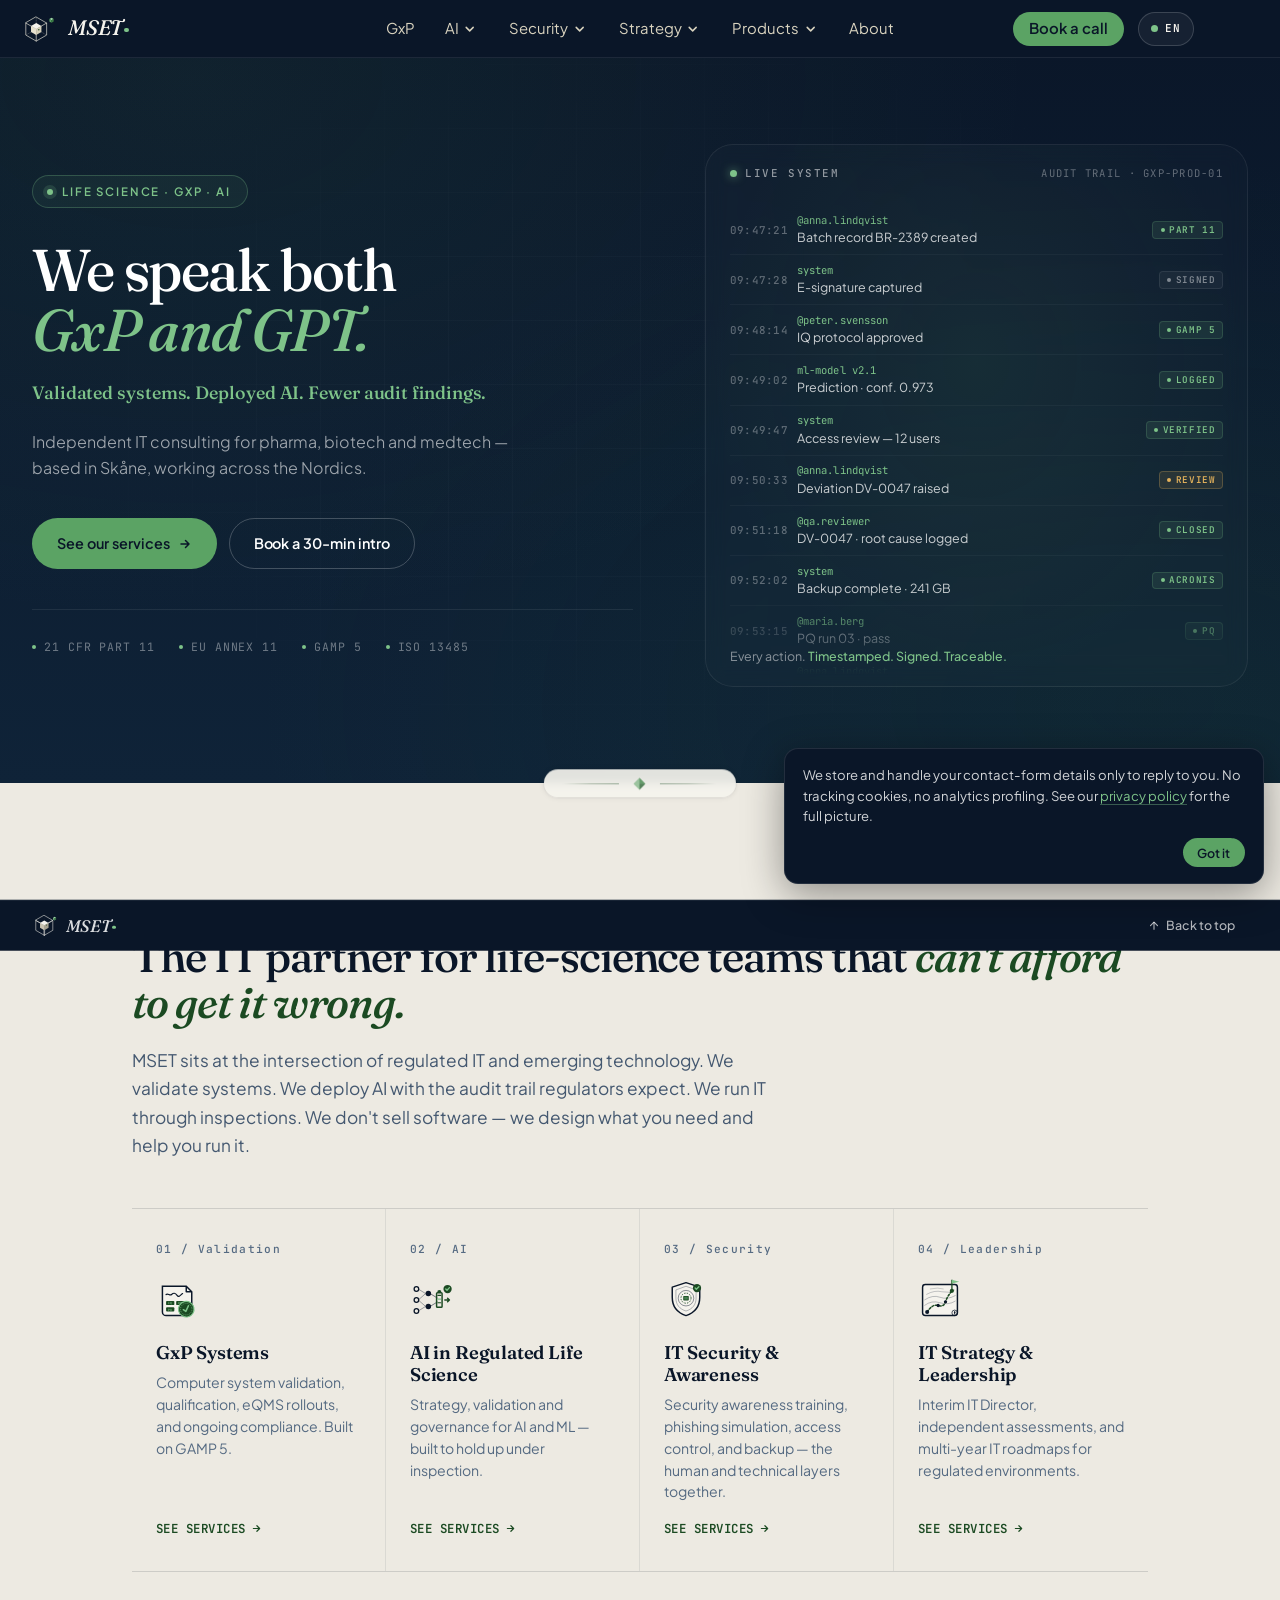
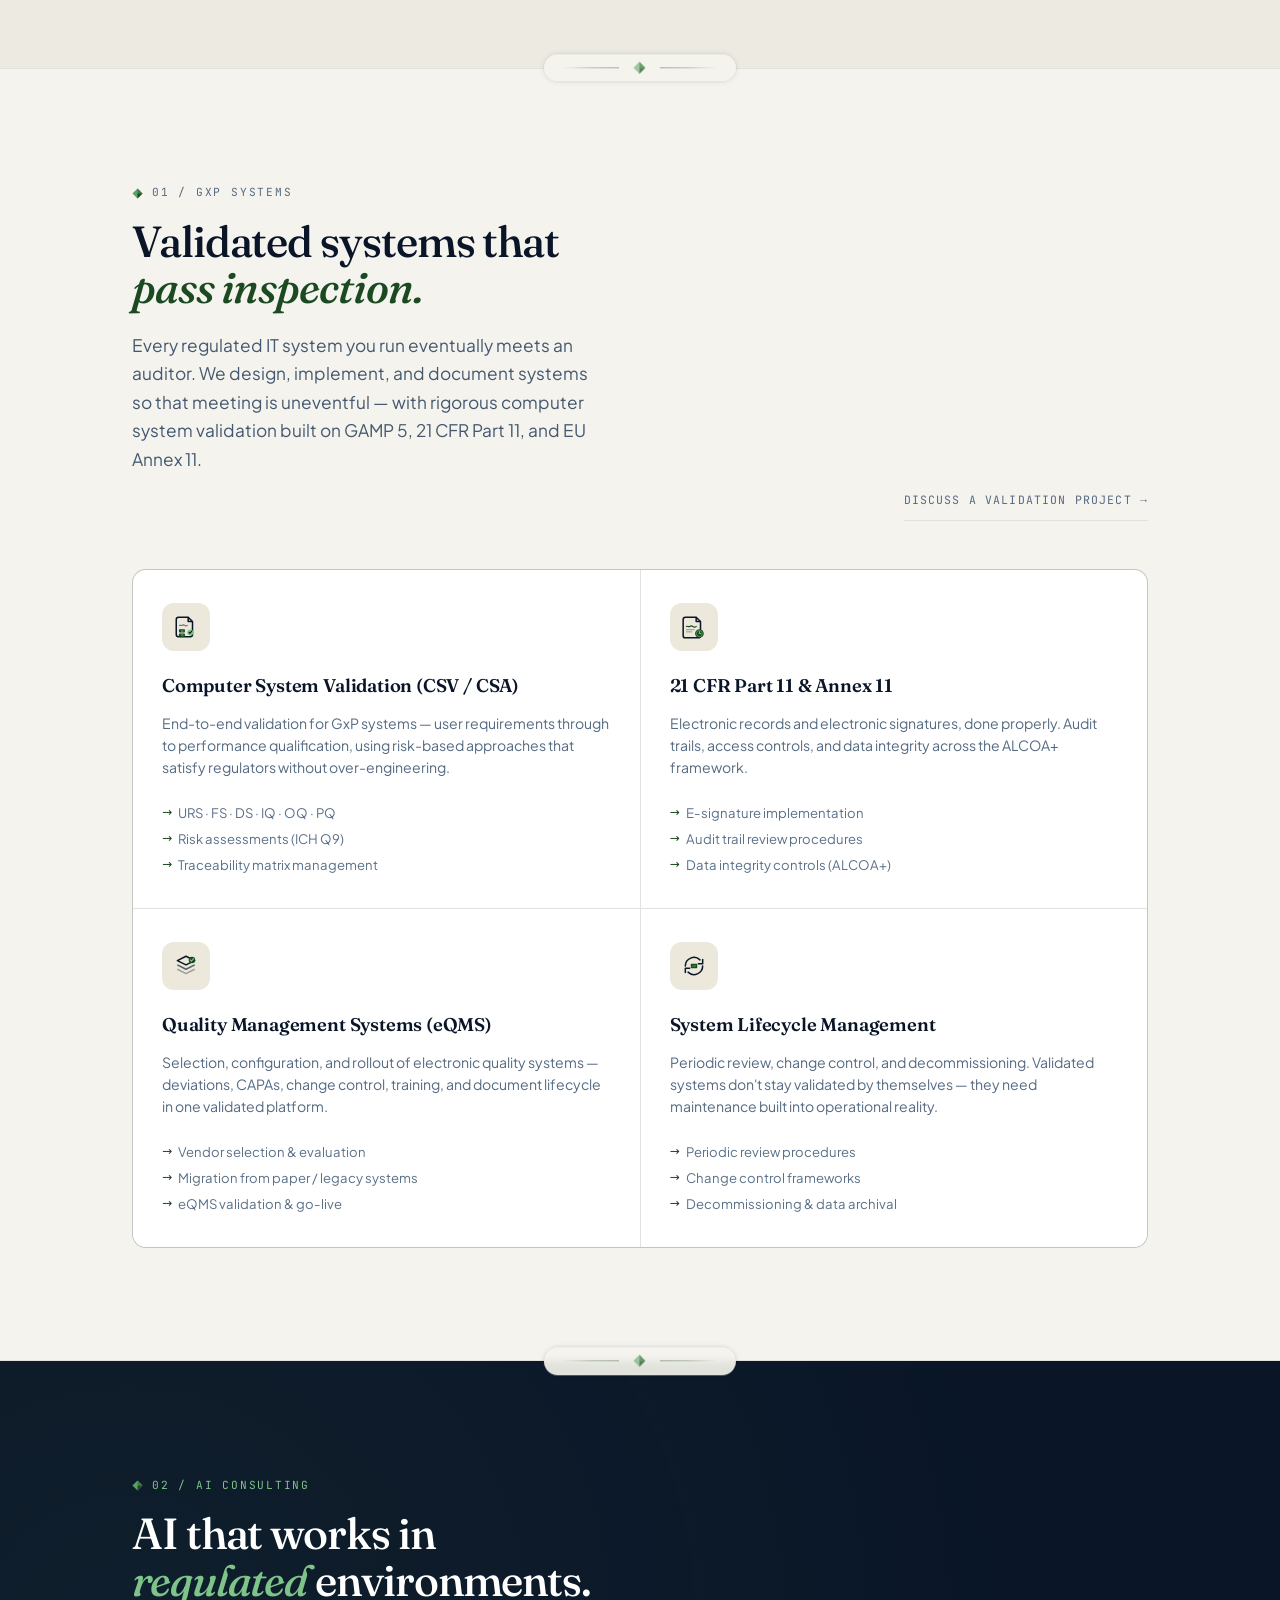
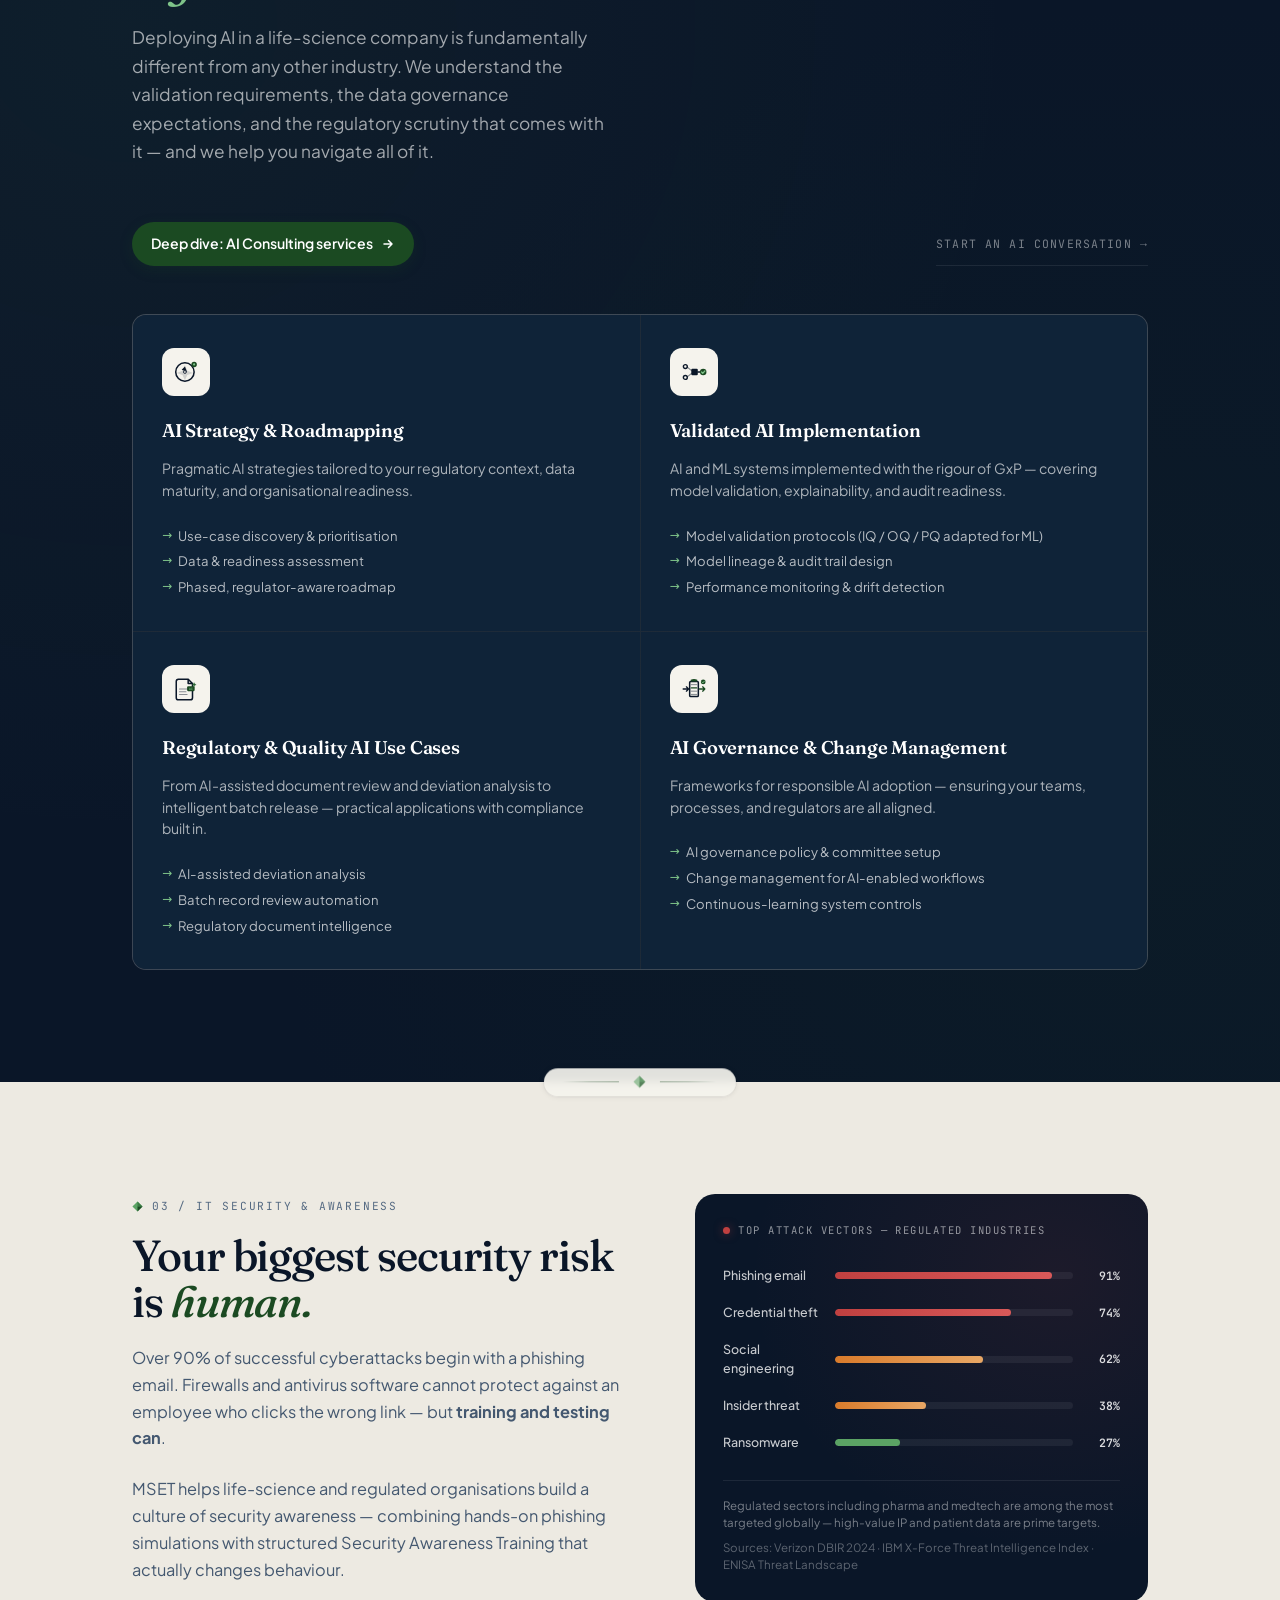
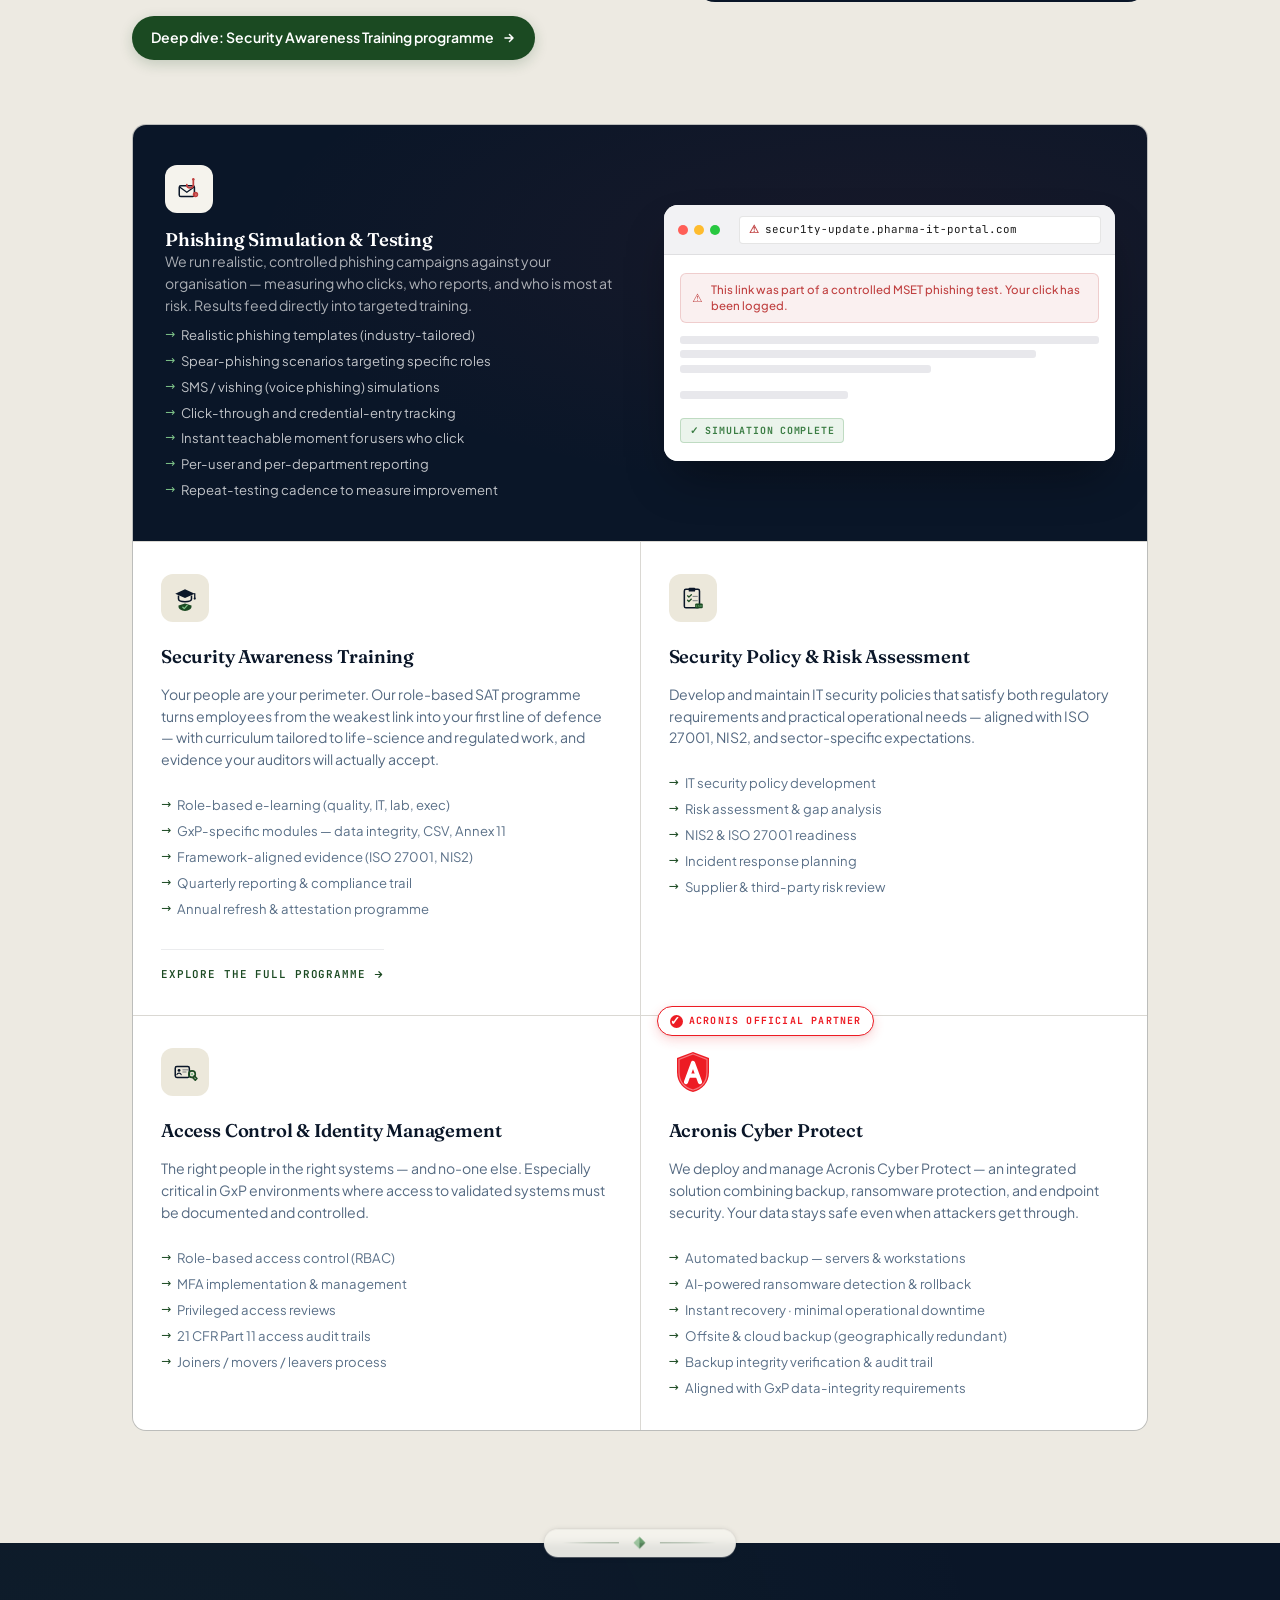
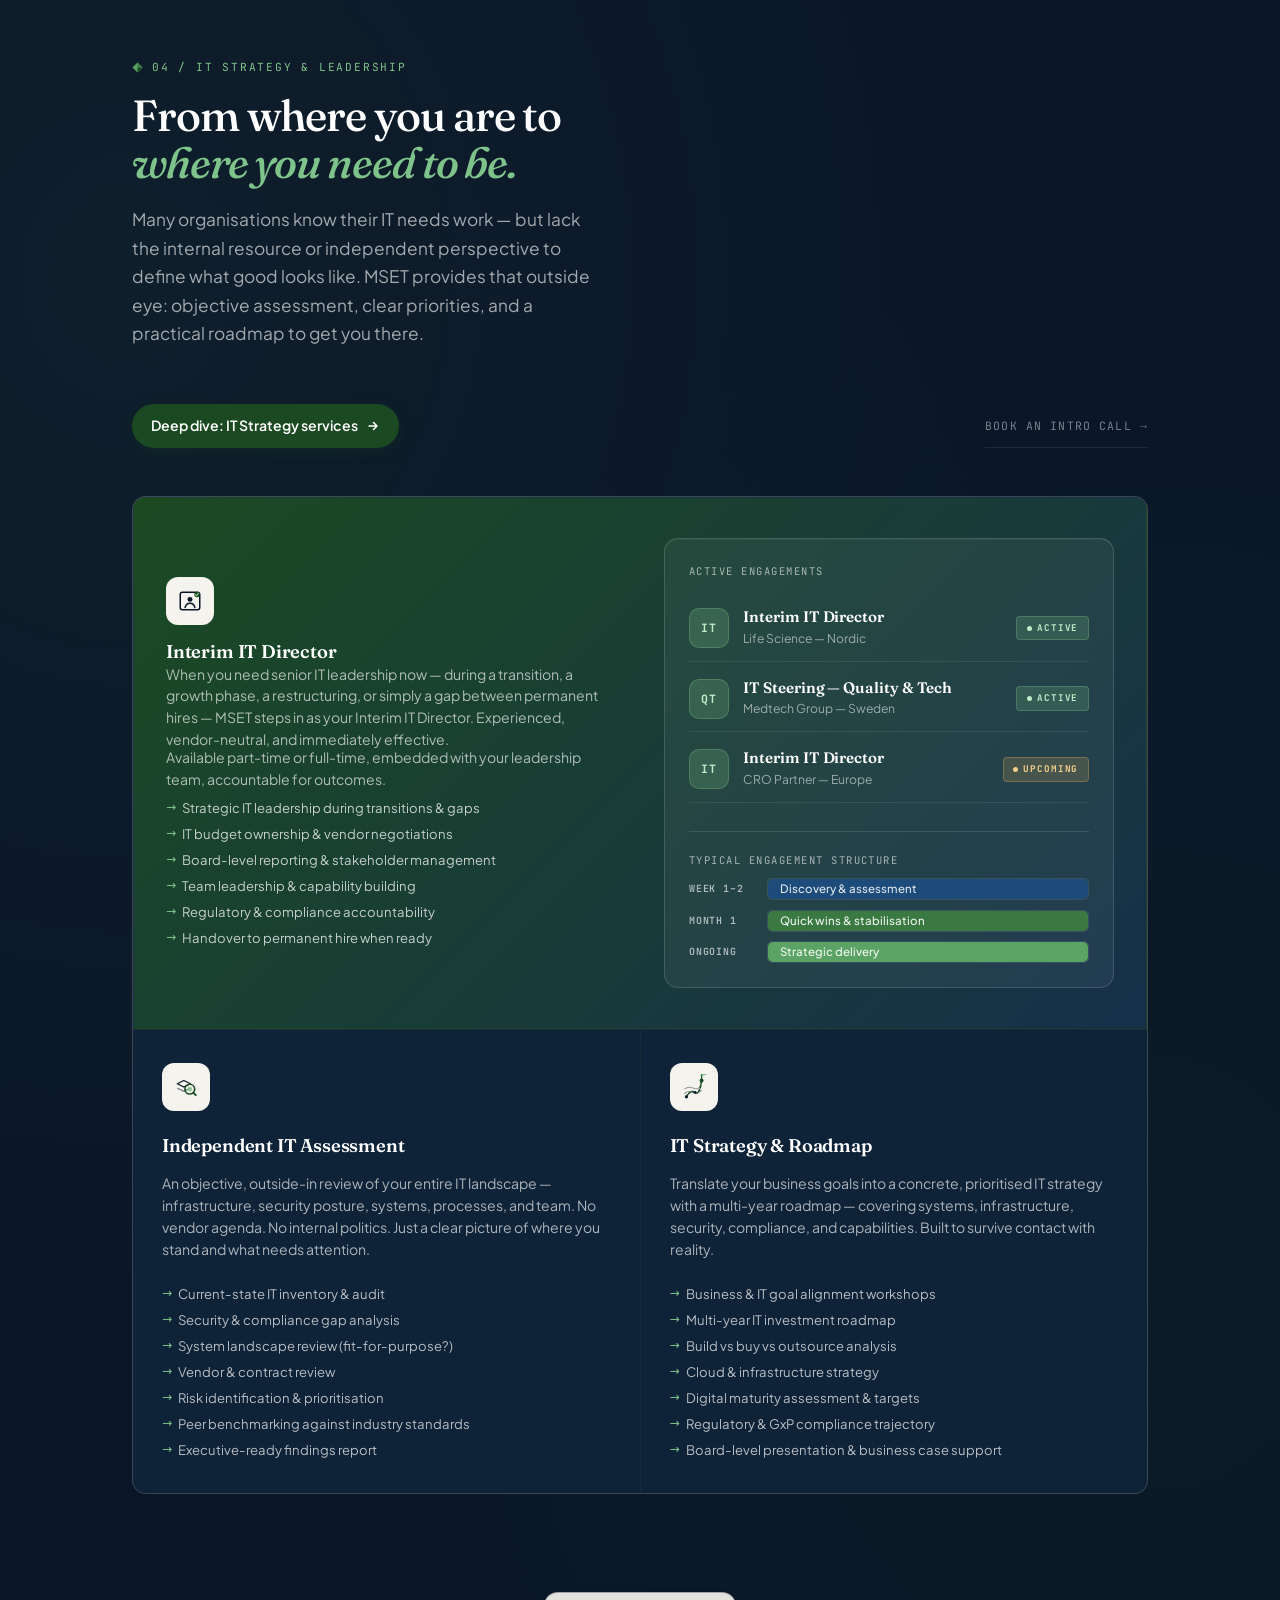
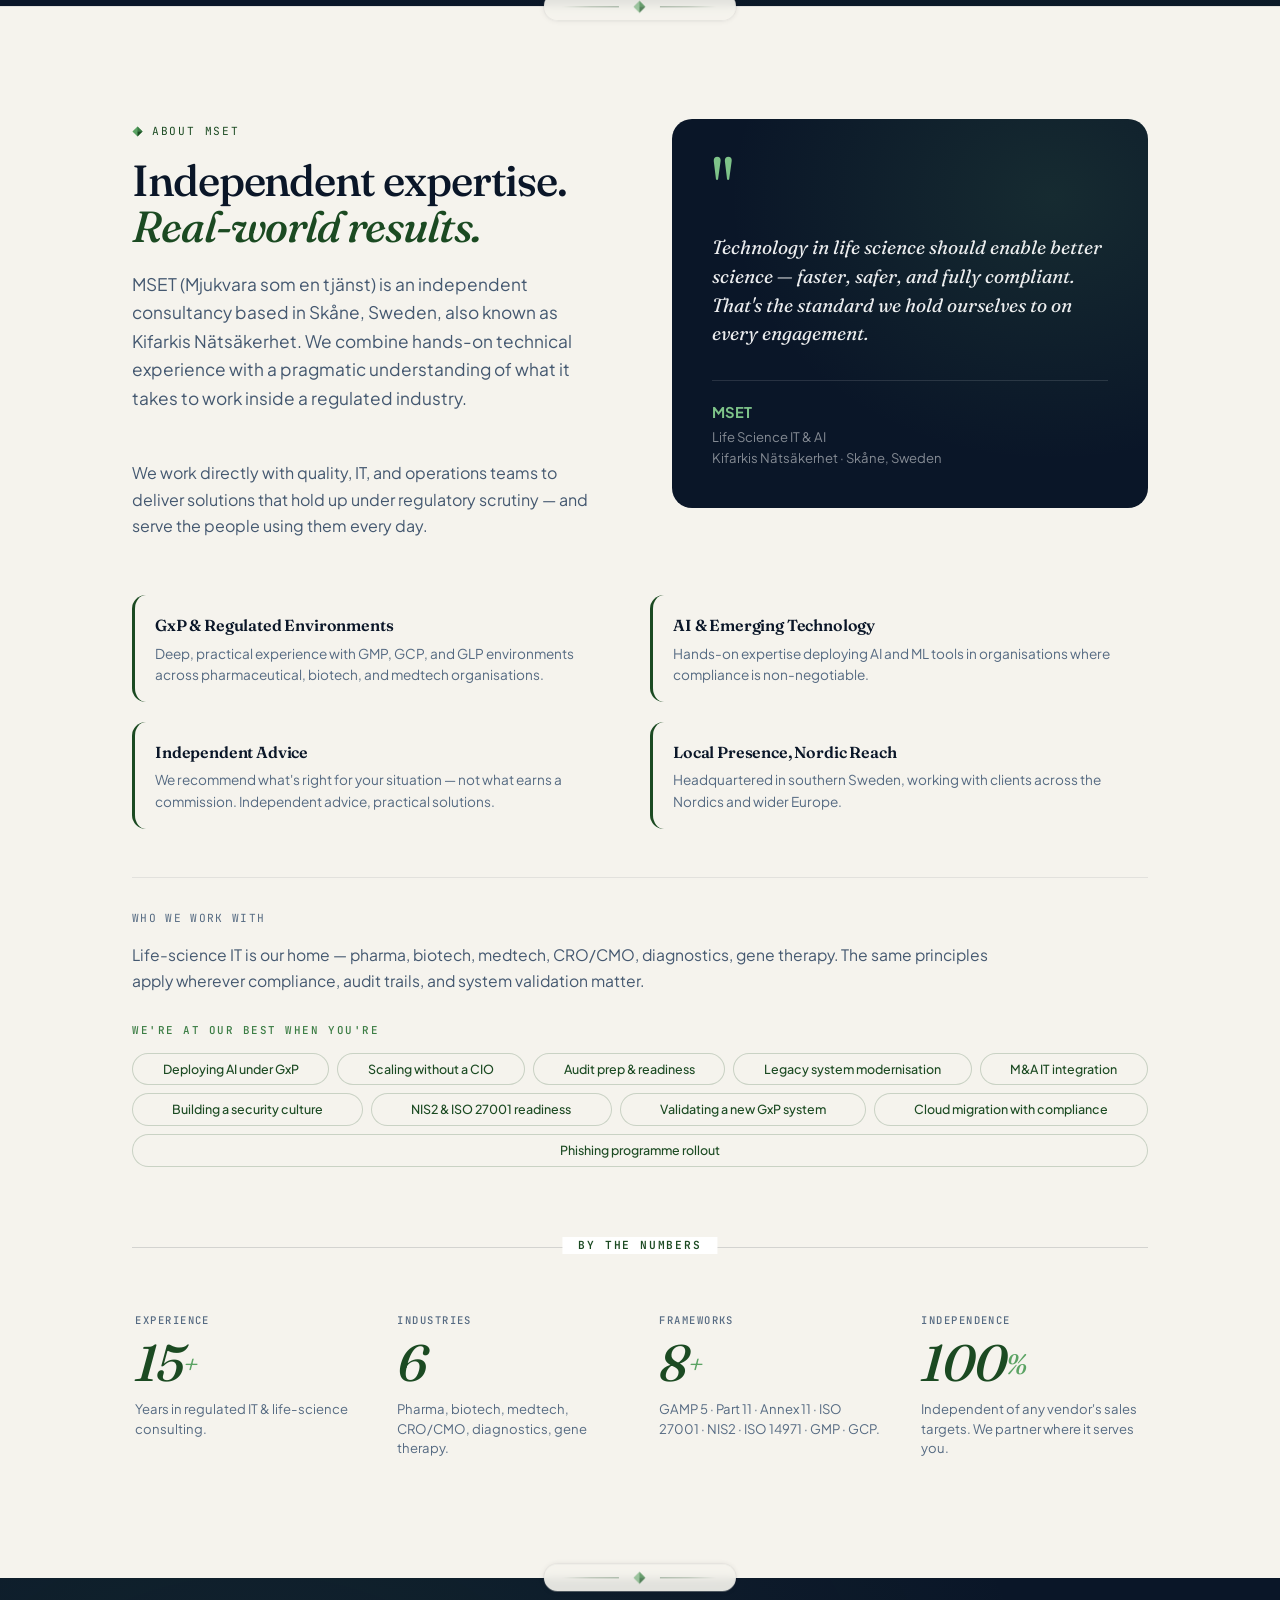
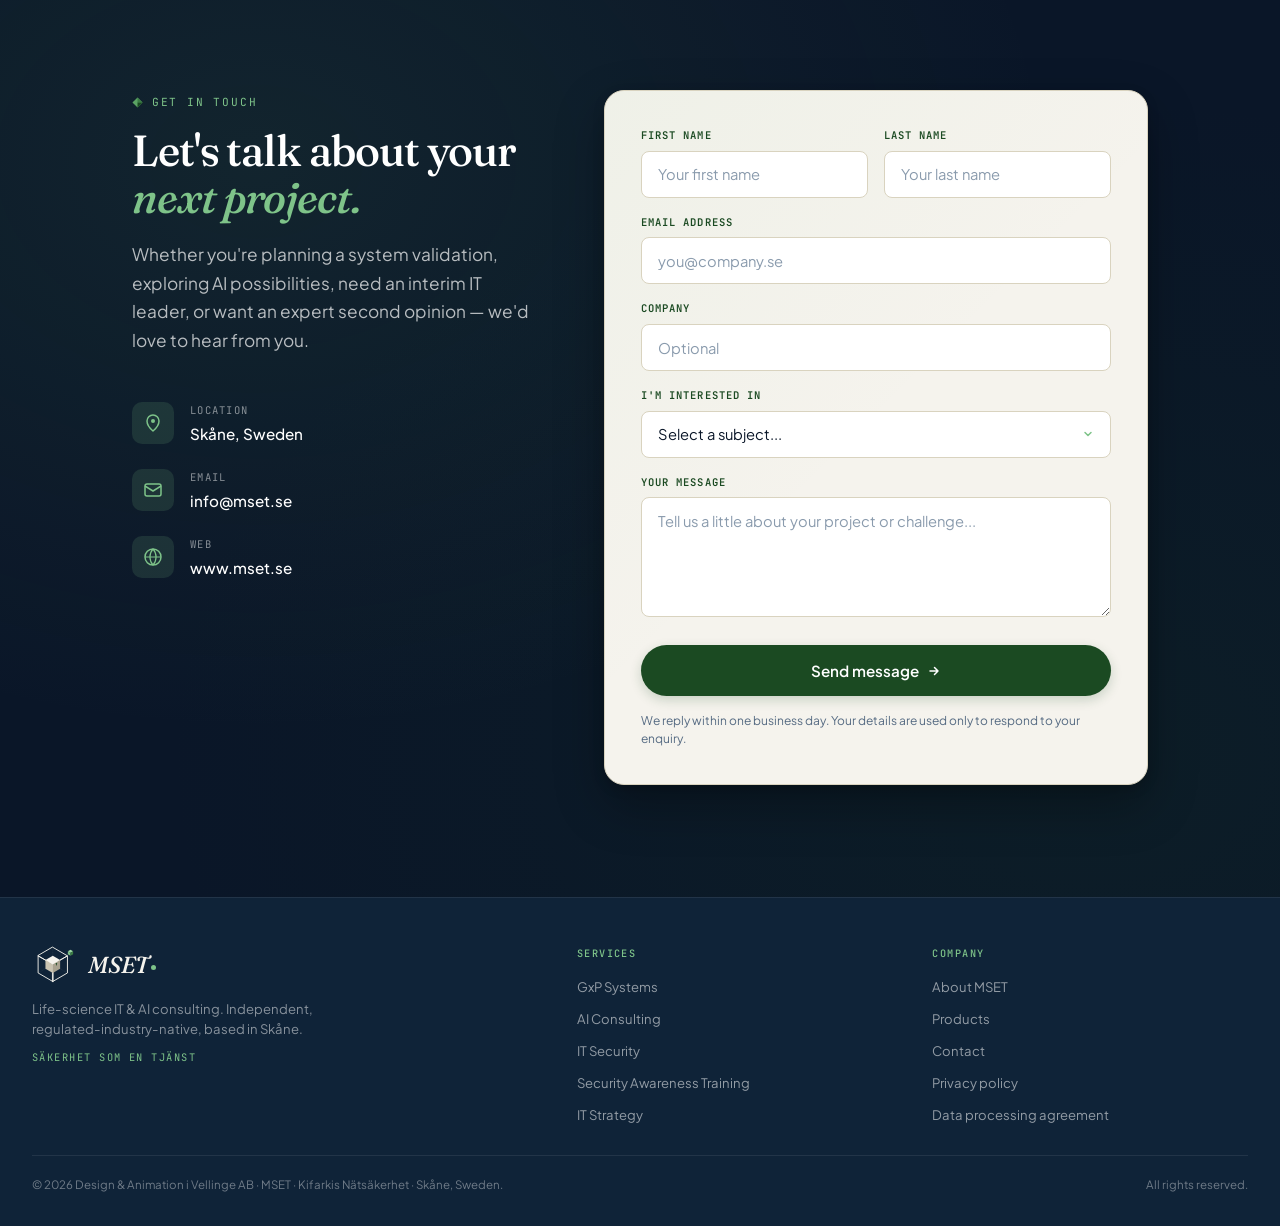
==== index.html @ 9d6210e9 "mset published from source e53536a" ====
<!DOCTYPE html>

<html lang="en">
<head>
<meta charset="utf-8"/>
<meta content="default-src 'self'; script-src 'self' 'unsafe-inline'; style-src 'self' 'unsafe-inline'; font-src 'self'; img-src 'self' data: https://mset.goatcounter.com; connect-src 'self' https://formspree.io https://mset.goatcounter.com; form-action 'self' https://formspree.io; object-src 'none'; base-uri 'self'" http-equiv="Content-Security-Policy"/>
<meta content="strict-origin-when-cross-origin" name="referrer"/>
<meta content="width=device-width, initial-scale=1" name="viewport"/>
<link href="data:image/svg+xml,&lt;svg xmlns='http://www.w3.org/2000/svg' viewBox='0 0 32 32'&gt;&lt;rect width='32' height='32' rx='6' fill='%230A1628'/&gt;&lt;path d='M16 7 L24 11.5 L24 20.5 L16 25 L8 20.5 L8 11.5 Z' fill='none' stroke='%237EC389' stroke-width='1.8' stroke-linejoin='round'/&gt;&lt;circle cx='16' cy='17' r='1.4' fill='%237EC389'/&gt;&lt;rect x='15.3' y='17.6' width='1.4' height='2.8' rx='.4' fill='%237EC389'/&gt;&lt;/svg&gt;" rel="icon" type="image/svg+xml"/>
<link href="favicon-32.png" rel="icon" sizes="32x32" type="image/png"/>
<link href="favicon-16.png" rel="icon" sizes="16x16" type="image/png"/>
<link href="favicon-192.png" rel="apple-touch-icon" sizes="192x192"/>
<link href="favicon.ico" rel="alternate icon"/>
<title data-i18n="title.index">MSET — Säkerhet som en tjänst · Life Science IT &amp; AI Consulting</title>
<meta content="Independent IT consulting for pharma, biotech and medtech — GxP validation, AI governance, cybersecurity, and IT leadership. Based in Skåne, working across the Nordics." name="description"/>
<link href="https://mset.se/" rel="canonical"/>
<meta content="website" property="og:type"/>
<meta content="https://mset.se/" property="og:url"/>
<meta content="MSET — Säkerhet som en tjänst" property="og:title"/>
<meta content="Independent IT consulting for pharma, biotech and medtech. GxP validation, AI governance, cybersecurity, and IT leadership — based in Skåne, working across the Nordics." property="og:description"/>
<meta content="https://mset.se/og-image.png" property="og:image"/>
<meta content="1200" property="og:image:width"/>
<meta content="630" property="og:image:height"/>
<meta content="MSET — Säkerhet som en tjänst. Life Science IT &amp; AI Consulting." property="og:image:alt"/>
<meta content="en_GB" property="og:locale"/>
<meta content="MSET" property="og:site_name"/>
<meta content="summary_large_image" name="twitter:card"/>
<meta content="MSET — Life Science IT &amp; AI Consulting" name="twitter:title"/>
<meta content="Independent IT consulting for pharma, biotech and medtech. GxP-validated, AI-governance-ready. Skåne → Nordics." name="twitter:description"/>
<meta content="https://mset.se/og-image.png" name="twitter:image"/>
<meta content="MSET — Säkerhet som en tjänst" name="twitter:image:alt"/>
<link as="font" crossorigin="" href="/fonts/plus-jakarta-sans-latin-wght-normal.woff2" rel="preload" type="font/woff2"/>
<link href="/fonts/fonts.css" rel="stylesheet"/>
<style>
:root{
  --ink:#0A1628; --ink-2:#0F2338; --ink-3:#16304A; --ink-4:#1E3A55; --ink-5:#2A4A6A;
  --sage-50:#F5F3ED; --sage-100:#ECE8DB; --sage-200:#D9D3BF;
  --forest:#1B4A22; --forest-2:#0F3414; --forest-light:#2E6E38;
  --emerald:#5BA364; --emerald-bright:#7EC389; --emerald-glow:#9BD7A4; --emerald-deep:#3B7D44;
  --seal:#B8934A;
  --danger:#C04040; --warn:#D97B2B;
  --muted:#556a82; --muted-soft:#9AA7B6;
  --line:rgba(10,22,40,.08); --line-strong:rgba(10,22,40,.14);
  --line-dark:rgba(255,255,255,.08); --line-dark-2:rgba(255,255,255,.14);
  --f-display:'Fraunces',Georgia,serif;
  --f-body:'Plus Jakarta Sans',system-ui,sans-serif;
  --f-mono:'JetBrains Mono',ui-monospace,monospace;
  --r-sm:8px; --r-md:14px; --r-lg:20px; --r-xl:28px; --r-full:999px;
  --ease:cubic-bezier(0.16,1,0.3,1);
  --ease-spring:cubic-bezier(0.34,1.56,0.64,1);
}

*,*::before,*::after{box-sizing:border-box;margin:0;padding:0}
html{scroll-behavior:smooth}
body{
  font-family:var(--f-body);background:var(--sage-50);color:var(--ink);
  font-size:16px;line-height:1.55;-webkit-font-smoothing:antialiased;
  text-rendering:optimizeLegibility;
}
a{color:inherit;text-decoration:none}
img{display:block;max-width:100%}
svg{display:block}
button{font-family:inherit;cursor:pointer;border:none;background:none}
input,textarea,select{font-family:inherit;font-size:inherit;color:inherit}

.container{max-width:1080px;margin:0 auto;padding:0 2rem}
.wide{max-width:1280px;margin:0 auto;padding:0 2rem}

.eyebrow{
  font-family:var(--f-mono);
  font-size:.7rem;letter-spacing:.16em;
  text-transform:uppercase;color:var(--forest);
  margin-bottom:1rem;display:inline-flex;align-items:center;gap:.5rem;
}
.eyebrow.dark{color:var(--emerald-bright)}
.eyebrow.num{color:var(--muted)}

.section-title{
  font-family:var(--f-display);font-weight:500;
  font-size:clamp(1.9rem,3.4vw,2.75rem);
  line-height:1.07;letter-spacing:-.025em;
  margin-bottom:1.25rem;color:var(--ink);
}
.section-title em{font-style:italic;font-weight:500;color:var(--forest)}
.dark .section-title{color:#fff}
.dark .section-title em{color:var(--emerald-bright)}

.section-lede{
  font-size:1.08rem;line-height:1.65;color:#445870;
  max-width:640px;margin-bottom:3rem;
}
.section-lede + .section-lede{margin-top:-2rem}
.dark .section-lede{color:rgba(255,255,255,.62)}

.btn{
  display:inline-flex;align-items:center;gap:.5rem;
  padding:.85rem 1.5rem;border-radius:var(--r-full);
  font-weight:600;font-size:.9rem;letter-spacing:-.002em;
  transition:all .2s var(--ease);cursor:pointer;
  border:1px solid transparent;font-family:var(--f-body);
}
.btn-primary{background:var(--emerald);color:var(--ink)}
.btn-primary:hover{
  background:var(--emerald-bright);transform:translateY(-1px);
  box-shadow:0 12px 24px -8px rgba(91,163,100,.4);
}
.btn-ghost{color:var(--ink);border-color:var(--line-strong);background:transparent}
.btn-ghost:hover{border-color:var(--forest);color:var(--forest)}
.dark .btn-ghost{color:#fff;border-color:rgba(255,255,255,.22)}
.dark .btn-ghost:hover{border-color:var(--emerald-bright);color:var(--emerald-bright)}
.btn-arrow{transition:transform .2s}
.btn:hover .btn-arrow{transform:translateX(3px)}

nav.site-nav{
  position:fixed;top:0;left:0;right:0;z-index:100;
  background:#0A1628;
  border-bottom:1px solid var(--line-dark);
  transition:background .2s;
}
nav.site-nav.scrolled{background:#0A1628}
.nav-inner{
  max-width:1280px;margin:0 auto;padding:.85rem 2rem;
  display:flex;align-items:center;justify-content:space-between;gap:2rem;
}
.nav-logo{display:flex;align-items:center;gap:.75rem}
.nav-logo .mark{width:44px;height:38px}
.nav-logo .wordmark{
  font-family:var(--f-display);font-style:italic;font-weight:500;
  font-size:1.45rem;line-height:.9;letter-spacing:-.01em;color:var(--sage-50);
}
.nav-logo .dot{
  display:inline-block;width:.22em;height:.22em;
  background:var(--emerald-bright);border-radius:50%;
  vertical-align:.14em;margin-left:.08em;
}
.nav-links{display:flex;align-items:center;gap:2rem;list-style:none}
.nav-links a{
  font-size:.8rem;font-weight:500;
  color:rgba(255,255,255,.68);letter-spacing:.005em;
  transition:color .2s;
}
.nav-links a:hover{color:var(--emerald-bright)}
.nav-cta{
  padding:.55rem 1.15rem;background:var(--emerald);
  color:var(--ink)!important;border-radius:var(--r-full);
  font-weight:600!important;transition:all .2s;
}
.nav-cta:hover{background:var(--emerald-bright);transform:translateY(-1px)}

.nav-hamburger{
  display:none;width:40px;height:40px;
  flex-direction:column;justify-content:center;align-items:center;gap:5px;
  background:transparent;
}
.nav-hamburger span{
  width:22px;height:2px;background:#fff;border-radius:2px;
  transition:all .3s ease;
}
.nav-hamburger.open span:nth-child(1){transform:translateY(7px) rotate(45deg)}
.nav-hamburger.open span:nth-child(2){opacity:0}
.nav-hamburger.open span:nth-child(3){transform:translateY(-7px) rotate(-45deg)}

.mobile-menu{
  display:none;position:fixed;top:62px;left:0;right:0;
  background:rgba(10,22,40,.98);
  backdrop-filter:blur(14px);
  border-bottom:1px solid var(--line-dark);
  z-index:99;padding:1.25rem 1.5rem;
  flex-direction:column;
  max-height:calc(100vh - 62px);
  overflow-y:auto;
  -webkit-overflow-scrolling:touch;
  overscroll-behavior:contain;
  opacity:0;transform:translateY(-8px);
  transition:opacity .25s ease, transform .25s ease;
}
.mobile-menu.open{display:flex;opacity:1;transform:translateY(0)}
.mobile-menu a{
  color:rgba(255,255,255,.8);font-size:1rem;font-weight:500;
  padding:.85rem 0;border-bottom:1px solid rgba(255,255,255,.06);
}
.mobile-menu a:last-child{border-bottom:none;margin-top:.5rem}
.mobile-menu .nav-cta{text-align:center;margin-top:.75rem}

.hero{
  position:relative;padding:9rem 0 6rem;
  background:
    radial-gradient(ellipse at 15% 10%, rgba(91,163,100,.08) 0%, transparent 55%),
    radial-gradient(ellipse at 90% 90%, rgba(27,74,34,.14) 0%, transparent 55%),
    linear-gradient(180deg, var(--ink) 0%, var(--ink-2) 100%);
  color:#fff;overflow:hidden;
}
.hero::before{
  content:'';position:absolute;inset:0;
  background-image:
    linear-gradient(rgba(255,255,255,.02) 1px, transparent 1px),
    linear-gradient(90deg, rgba(255,255,255,.02) 1px, transparent 1px);
  background-size:64px 64px;pointer-events:none;
  mask-image:radial-gradient(ellipse at center, black 30%, transparent 75%);
  -webkit-mask-image:radial-gradient(ellipse at center, black 30%, transparent 75%);
}
.hero-inner{max-width:1280px;margin:0 auto;padding:0 2rem;position:relative}
.hero-grid{display:grid;grid-template-columns:1.05fr .95fr;gap:4.5rem;align-items:center}
.hero-eyebrow{
  display:inline-flex;align-items:center;gap:.6rem;
  font-size:.72rem;font-weight:600;
  letter-spacing:.16em;text-transform:uppercase;
  color:var(--emerald-bright);
  padding:.4rem 1rem .4rem .85rem;
  border:1px solid rgba(126,195,137,.28);
  background:rgba(126,195,137,.06);
  border-radius:var(--r-full);margin-bottom:2rem;
}
.hero-eyebrow::before{
  content:'';width:6px;height:6px;border-radius:50%;
  background:var(--emerald-bright);
  box-shadow:0 0 0 4px rgba(126,195,137,.16);
  animation:pulse 2.6s ease-in-out infinite;
}
@keyframes pulse{0%,100%{opacity:1;transform:scale(1)}50%{opacity:.5;transform:scale(.8)}}

.hero h1{
  font-family:var(--f-display);font-weight:500;
  font-size:clamp(2.2rem,4.6vw,3.9rem);
  line-height:1.02;letter-spacing:-.028em;
  color:#fff;margin-bottom:1.25rem;max-width:640px;
}
.hero h1 em{font-style:italic;font-weight:500;color:var(--emerald-bright)}
.hero-promise{
  font-family:var(--f-display);
  font-size:clamp(1rem,1.4vw,1.2rem);
  font-weight:400;color:rgba(255,255,255,.92);
  margin-bottom:1.5rem;letter-spacing:-.005em;line-height:1.4;
}
.hero-promise strong{color:var(--emerald-bright);font-weight:500}
.hero-lede{
  font-size:1rem;line-height:1.65;
  color:rgba(255,255,255,.6);max-width:480px;
  margin-bottom:2.25rem;font-weight:350;
}
.hero-actions{display:flex;gap:.75rem;flex-wrap:wrap;margin-bottom:2.5rem}
.hero-strip{
  display:flex;align-items:center;gap:1.5rem;flex-wrap:wrap;
  padding-top:1.75rem;border-top:1px solid rgba(255,255,255,.08);
  font-size:.72rem;font-family:var(--f-mono);
  letter-spacing:.08em;text-transform:uppercase;color:rgba(255,255,255,.4);
}
.hero-strip span{display:inline-flex;align-items:center;gap:.5rem}
.hero-strip span::before{content:'';width:4px;height:4px;border-radius:50%;background:var(--emerald-bright)}

.visual{
  position:relative;width:100%;aspect-ratio:1/1;max-width:520px;margin-left:auto;
  background:
    radial-gradient(ellipse at 50% 40%, rgba(91,163,100,.08) 0%, transparent 70%),
    rgba(255,255,255,.015);
  border:1px solid rgba(255,255,255,.07);
  border-radius:var(--r-xl);overflow:hidden;
  backdrop-filter:blur(10px);
}
.visual-label{
  position:absolute;top:1.25rem;left:1.5rem;
  display:flex;align-items:center;gap:.55rem;
  font-family:var(--f-mono);font-size:.68rem;font-weight:500;
  letter-spacing:.14em;text-transform:uppercase;
  color:rgba(255,255,255,.55);z-index:3;
}
.visual-label::before{
  content:'';width:7px;height:7px;border-radius:50%;
  background:var(--emerald-bright);
  box-shadow:0 0 10px rgba(126,195,137,.7);
  animation:pulse 2s ease-in-out infinite;
}
.visual-title{
  position:absolute;top:1.25rem;right:1.5rem;
  font-family:var(--f-mono);font-size:.66rem;
  letter-spacing:.12em;text-transform:uppercase;
  color:rgba(255,255,255,.35);z-index:3;
}
.visual-caption{
  position:absolute;bottom:1.35rem;left:1.5rem;right:1.5rem;
  font-size:.78rem;color:rgba(255,255,255,.5);
  line-height:1.45;z-index:3;
}
.visual-caption strong{color:var(--emerald-bright);font-weight:500}

.audit-stream{
  position:absolute;inset:0;
  padding:3.75rem 1.5rem 4rem;overflow:hidden;
  mask-image:linear-gradient(180deg, transparent 0%, black 15%, black 82%, transparent 98%);
  -webkit-mask-image:linear-gradient(180deg, transparent 0%, black 15%, black 82%, transparent 98%);
}
.audit-stream-inner{animation:streamScroll 28s linear infinite;will-change:transform}
@keyframes streamScroll{from{transform:translateY(0)}to{transform:translateY(-50%)}}
.audit-row{
  display:grid;grid-template-columns:54px 1fr auto;gap:.8rem;
  padding:.55rem 0;font-family:var(--f-mono);
  font-size:.68rem;line-height:1.3;
  border-bottom:1px solid rgba(255,255,255,.04);align-items:center;
}
.audit-row .time{color:rgba(255,255,255,.32);font-weight:500;letter-spacing:.02em}
.audit-row .action{
  color:rgba(255,255,255,.75);font-family:var(--f-body);
  font-size:.78rem;font-weight:400;
  display:flex;flex-direction:column;gap:.1rem;min-width:0;
}
.audit-row .action .actor{color:var(--emerald-bright);font-family:var(--f-mono);font-size:.66rem;letter-spacing:.01em}
.audit-row .action .act{color:rgba(255,255,255,.78);text-overflow:ellipsis;white-space:nowrap;overflow:hidden}
.audit-row .check{
  display:inline-flex;align-items:center;gap:.3rem;
  padding:.12rem .45rem;border-radius:4px;
  font-size:.58rem;font-weight:600;letter-spacing:.06em;text-transform:uppercase;
  background:rgba(126,195,137,.1);color:var(--emerald-bright);
  border:1px solid rgba(126,195,137,.2);
}
.audit-row .check.warn{background:rgba(229,179,92,.1);color:#E5B35C;border-color:rgba(229,179,92,.25)}
.audit-row .check.sys{background:rgba(255,255,255,.04);color:rgba(255,255,255,.45);border-color:rgba(255,255,255,.08)}
.audit-row .check::before{content:'';width:4px;height:4px;border-radius:50%;background:currentColor}

.pillars{padding:7rem 0 6rem;background:var(--sage-50)}
.pillars-inner{max-width:1080px;margin:0 auto;padding:0 2rem}
.pillars-grid{
  display:grid;grid-template-columns:repeat(4,1fr);gap:0;
  border-top:1px solid var(--line-strong);border-bottom:1px solid var(--line-strong);
  margin-top:1rem;
}
.pillar{
  padding:2rem 1.5rem;border-right:1px solid var(--line);position:relative;
  transition:background .2s;cursor:pointer;
  display:flex;flex-direction:column;
}
.pillar:hover{background:var(--sage-100)}
.pillar:last-child{border-right:none}
.pillar-num{
  font-family:var(--f-mono);font-size:.7rem;font-weight:500;
  color:var(--muted);letter-spacing:.12em;
  margin-bottom:1.25rem;display:block;
}
.pillar-icon{width:44px;height:44px;margin-bottom:1.25rem}
.pillar-title{
  font-family:var(--f-display);font-size:1.15rem;font-weight:600;
  line-height:1.2;margin-bottom:.5rem;
  letter-spacing:-.01em;color:var(--ink);
}
.pillar-body{font-size:.88rem;color:#556a82;line-height:1.55;flex-grow:1}
.pillar-link{
  margin-top:1rem;font-size:.78rem;font-weight:600;
  color:var(--forest);display:inline-flex;align-items:center;gap:.3rem;
  font-family:var(--f-mono);letter-spacing:.04em;text-transform:uppercase;
  align-self:flex-start;
}
.pillar-link svg{width:11px;height:11px;transition:transform .2s}
.pillar:hover .pillar-link svg{transform:translateX(3px)}

.service-section{padding:7rem 0;position:relative;overflow:hidden}
.service-section.alt{background:#fff;border-top:1px solid var(--line);border-bottom:1px solid var(--line)}
.service-section.dark{background:var(--ink);color:#fff}
.service-section.dark::before{
  content:'';position:absolute;inset:0;
  background:
    radial-gradient(ellipse at 10% 20%, rgba(91,163,100,.06) 0%, transparent 55%),
    radial-gradient(ellipse at 90% 80%, rgba(27,74,34,.1) 0%, transparent 55%);
  pointer-events:none;
}
.service-inner{max-width:1080px;margin:0 auto;padding:0 2rem;position:relative}
.service-header{
  display:grid;grid-template-columns:1fr 1fr;gap:4rem;
  align-items:end;margin-bottom:3rem;
}
.service-header > div:first-child{max-width:520px}
.service-header > div:last-child{align-self:end;text-align:right}
.service-cta{
  font-family:var(--f-mono);font-size:.72rem;
  color:var(--muted);letter-spacing:.1em;text-transform:uppercase;
  padding-bottom:.75rem;border-bottom:1px solid var(--line);
  display:inline-block;
}
.service-section.dark .service-cta{color:rgba(255,255,255,.45);border-bottom-color:var(--line-dark)}

.service-items{
  display:grid;grid-template-columns:repeat(2,1fr);gap:1px;
  background:var(--line);
  border:1px solid var(--line-strong);
  border-radius:var(--r-md);overflow:hidden;
}
.service-section.dark .service-items{background:var(--line-dark);border-color:var(--line-dark-2)}
.service-item{
  padding:2rem 1.75rem;background:var(--sage-50);
  display:flex;flex-direction:column;gap:1rem;
  transition:background .25s var(--ease), transform .25s var(--ease), box-shadow .25s var(--ease), border-color .25s;
  position:relative;border:1px solid transparent;
}
.service-section.alt .service-item{background:#fff}
.service-section.dark .service-item{background:var(--ink-2)}
.service-item:not(.featured):hover{
  background:var(--sage-100);
  transform:translateY(-3px);
  box-shadow:0 10px 24px rgba(10,22,40,.06), 0 1px 3px rgba(10,22,40,.04);
  border-color:rgba(27,74,34,.12);
}
.service-section.alt .service-item:not(.featured):hover{
  background:var(--sage-50);border-color:rgba(27,74,34,.12);
}
.service-section.dark .service-item:not(.featured):hover{
  background:var(--ink-3);
  border-color:rgba(126,195,137,.25);
  box-shadow:0 10px 24px rgba(0,0,0,.3), inset 0 1px 0 rgba(255,255,255,.04);
}

.service-item.featured{
  grid-column:span 2;background:var(--ink);color:#fff;
  padding:2.5rem 2rem;display:grid;grid-template-columns:1fr 1fr;gap:3rem;align-items:center;
}
.service-section.dark .service-item.featured{
  background:linear-gradient(135deg, var(--forest) 0%, var(--ink-3) 100%);
}
.service-item-icon{
  width:48px;height:48px;border-radius:12px;
  background:var(--sage-100);
  color:var(--ink);
  display:inline-flex;align-items:center;justify-content:center;
  flex-shrink:0;margin-bottom:.5rem;
  transition:transform .25s var(--ease-spring), background .25s;
}
.service-item-icon svg{width:26px;height:26px}
.service-item:hover .service-item-icon{transform:scale(1.06) rotate(-3deg)}

.service-item.featured .service-item-icon,
.security-card.featured .service-item-icon{margin-bottom:1rem}

.service-section.alt .service-item-icon{background:var(--sage-100);color:var(--ink)}

.service-section.dark .service-item-icon{
  background:var(--sage-50);color:var(--ink);
}

.service-item.featured .service-item-icon{
  background:var(--sage-50);color:var(--ink);
}

.security-card.featured .service-item-icon{
  background:var(--sage-50);color:var(--ink);
}
.security-card:not(.featured) .service-item-icon{
  background:var(--sage-100);color:var(--ink);
}
.security-card:hover .service-item-icon{transform:scale(1.06) rotate(-3deg)}

.security-card:has(.partner-badge) .service-item-icon{
  background:transparent;padding:0;
  width:48px;height:48px;overflow:hidden;border-radius:12px;
}
.security-card:has(.partner-badge) .service-item-icon svg{
  width:48px;height:48px;
}

.service-item-title{
  font-family:var(--f-display);font-size:1.15rem;font-weight:600;
  letter-spacing:-.01em;line-height:1.2;color:var(--ink);
}
.service-section.dark .service-item-title,
.service-item.featured .service-item-title{color:#fff}
.service-item-body{font-size:.88rem;line-height:1.55;color:#556a82}
.service-section.dark .service-item-body,
.service-item.featured .service-item-body{color:rgba(255,255,255,.65)}
.service-item-body + .service-item-body{margin-top:-.25rem}
.service-item-list{list-style:none;display:flex;flex-direction:column;gap:.35rem;margin-top:.5rem}
.service-item-list li{
  font-size:.82rem;color:#5a7088;padding-left:1rem;position:relative;
}
.service-item-list li::before{content:'→';position:absolute;left:0;color:var(--forest);font-size:.75rem}
.service-section.dark .service-item-list li{color:rgba(255,255,255,.7)}
.service-section.dark .service-item-list li::before{color:var(--emerald-bright)}
.service-item.featured .service-item-list li{color:rgba(255,255,255,.75)}
.service-item.featured .service-item-list li::before{color:var(--emerald-bright)}

.expand-link{
  margin-top:.9rem;display:inline-flex;align-items:center;gap:.45rem;
  font-family:var(--f-mono);font-size:.68rem;font-weight:600;
  color:var(--forest);letter-spacing:.08em;text-transform:uppercase;
  padding-top:1rem;border-top:1px solid var(--line);
  align-self:flex-start;transition:color .2s;
}
.expand-link svg{width:11px;height:11px;transition:transform .2s}
.expand-link:hover{color:var(--emerald-deep)}
.expand-link:hover svg{transform:translateX(3px)}

.partner-badge{
  position:absolute;top:-10px;left:16px;z-index:2;
  display:inline-flex;align-items:center;gap:.4rem;
  font-family:var(--f-mono);font-size:.62rem;
  letter-spacing:.12em;text-transform:uppercase;font-weight:700;
  padding:.38rem .75rem;border-radius:var(--r-full);
  background:#fff;color:#ED1C24;
  border:1.5px solid #ED1C24;
  box-shadow:0 4px 12px rgba(237,28,36,.18), 0 1px 3px rgba(10,22,40,.06);
  transition:transform .25s var(--ease-spring), box-shadow .25s;
}
.partner-badge::before{
  content:'✓';font-weight:800;font-size:.72rem;
  width:13px;height:13px;border-radius:50%;
  background:#ED1C24;color:#fff;
  display:inline-flex;align-items:center;justify-content:center;
  line-height:1;
}
.security-card:has(.partner-badge):hover .partner-badge{
  transform:translateY(-2px) scale(1.03);
  box-shadow:0 8px 20px rgba(237,28,36,.28), 0 2px 6px rgba(10,22,40,.08);
}

.interim-visual{
  background:rgba(255,255,255,.055);
  border:1px solid rgba(255,255,255,.14);
  border-radius:var(--r-md);padding:1.5rem;
  display:flex;flex-direction:column;gap:.25rem;
  box-shadow:inset 0 1px 0 rgba(255,255,255,.04);
}
.interim-visual-title{
  font-family:var(--f-mono);font-size:.66rem;
  color:rgba(255,255,255,.6);letter-spacing:.14em;
  text-transform:uppercase;margin-bottom:.75rem;
}
.interim-row{
  display:grid;grid-template-columns:40px 1fr 82px;
  gap:.9rem;align-items:center;
  padding:.8rem 0;border-bottom:1px solid rgba(255,255,255,.08);
  transition:padding-left .25s var(--ease);
}
.interim-row:hover{padding-left:.4rem}
.interim-row:last-child{border-bottom:none;padding-bottom:.5rem}
.interim-avatar{
  width:40px;height:40px;border-radius:10px;
  display:inline-flex;align-items:center;justify-content:center;
  background:rgba(126,195,137,.22);color:#BEEBC8;
  font-family:var(--f-mono);font-size:.72rem;font-weight:700;
  letter-spacing:.05em;
  border:1px solid rgba(126,195,137,.3);
}
.interim-role{
  font-family:var(--f-display);font-size:.95rem;font-weight:600;
  color:#fff;letter-spacing:-.005em;line-height:1.2;margin-bottom:.15rem;
}
.interim-dept{font-size:.76rem;color:rgba(255,255,255,.55)}
.interim-badge{
  font-family:var(--f-mono);font-size:.58rem;font-weight:700;
  letter-spacing:.1em;text-transform:uppercase;
  padding:.26rem .6rem;border-radius:4px;
  display:inline-flex;align-items:center;gap:.3rem;
  justify-self:end;white-space:nowrap;
}
.interim-badge::before{content:'';width:5px;height:5px;border-radius:50%;background:currentColor}
.interim-badge.active{background:rgba(126,195,137,.2);color:#BEEBC8;border:1px solid rgba(126,195,137,.3)}
.interim-badge.pending{background:rgba(229,179,92,.18);color:#F5CF8A;border:1px solid rgba(229,179,92,.3)}

.roadmap-visual{margin-top:1.5rem;padding-top:1.25rem;border-top:1px solid rgba(255,255,255,.12)}
.roadmap-phase{display:flex;align-items:center;gap:.9rem;margin-top:.6rem}
.roadmap-phase-label{
  font-family:var(--f-mono);font-size:.62rem;font-weight:600;
  color:rgba(255,255,255,.65);letter-spacing:.08em;text-transform:uppercase;
  flex-shrink:0;width:64px;
}
.roadmap-bar-outer{
  flex:1;height:22px;background:rgba(255,255,255,.06);
  border-radius:5px;overflow:hidden;position:relative;
  border:1px solid rgba(255,255,255,.04);
}
.roadmap-bar-inner{
  height:100%;border-radius:5px;
  display:flex;align-items:center;padding:0 .7rem;
  width:0;transition:width 1.2s var(--ease);
}
.roadmap-bar-text{
  font-size:.72rem;font-weight:500;color:rgba(255,255,255,.9);
  white-space:nowrap;
}

.security{
  padding:7rem 0;position:relative;overflow:hidden;
  background:var(--sage-50);
}
.security-inner{max-width:1080px;margin:0 auto;padding:0 2rem;position:relative}
.security-header{
  display:grid;grid-template-columns:1.1fr 1fr;gap:4rem;align-items:start;
  margin-bottom:4rem;
}
.security-header > div:first-child{max-width:560px}
.security-header .section-lede{font-size:1.02rem;margin-bottom:1.5rem}
.security-header .section-lede + .section-lede{margin-top:0}
.security-deep-link{
  display:inline-flex;align-items:center;gap:.5rem;
  padding:.7rem 1.2rem;margin-top:.5rem;
  background:var(--forest);color:#fff;
  border-radius:var(--r-full);font-size:.88rem;font-weight:600;
  transition:all .25s var(--ease-spring);
  box-shadow:0 4px 14px rgba(27,74,34,.2);
}
.security-deep-link:hover{
  background:var(--forest-light);transform:translateY(-2px);
  box-shadow:0 8px 20px rgba(27,74,34,.3);
}
.security-deep-link svg{transition:transform .25s}
.security-deep-link:hover svg{transform:translateX(3px)}

.threat-meter{
  background:var(--ink);color:#fff;
  border-radius:var(--r-lg);padding:1.75rem;
  position:relative;overflow:hidden;
}
.threat-meter::before{
  content:'';position:absolute;inset:0;
  background:radial-gradient(ellipse at 80% 20%, rgba(192,64,64,.1) 0%, transparent 60%);
  pointer-events:none;
}
.threat-meter > *{position:relative}
.threat-meter-title{
  font-family:var(--f-mono);font-size:.66rem;
  color:rgba(255,255,255,.55);letter-spacing:.14em;
  text-transform:uppercase;margin-bottom:1.15rem;
  display:flex;align-items:center;gap:.55rem;
}
.threat-meter-title::before{
  content:'';width:7px;height:7px;border-radius:50%;
  background:var(--danger);
  box-shadow:0 0 10px rgba(192,64,64,.5);
  animation:pulse 2s ease-in-out infinite;
}
.threat-row{
  display:grid;grid-template-columns:100px 1fr 34px;
  gap:.8rem;align-items:center;
  padding:.55rem 0;
}
.threat-label{font-size:.78rem;color:rgba(255,255,255,.78);font-weight:500}
.threat-bar-wrap{
  height:7px;background:rgba(255,255,255,.06);
  border-radius:4px;overflow:hidden;position:relative;
}
.threat-bar{
  height:100%;background:var(--emerald);border-radius:4px;
  width:0;transition:width 1.4s var(--ease);
}
.threat-bar.high{background:linear-gradient(90deg, var(--danger), #D95959)}
.threat-bar.mid{background:linear-gradient(90deg, var(--warn), #E8A765)}
.threat-pct{
  font-family:var(--f-mono);font-size:.72rem;font-weight:600;
  color:rgba(255,255,255,.85);text-align:right;
}
.threat-note{
  font-size:.72rem;color:rgba(255,255,255,.45);
  line-height:1.5;margin-top:1.15rem;
  padding-top:1rem;border-top:1px solid rgba(255,255,255,.08);
}

.security-cards{
  display:grid;grid-template-columns:repeat(2,1fr);gap:1px;
  background:var(--line);
  border:1px solid var(--line-strong);
  border-radius:var(--r-md);overflow:hidden;
}
.security-card{
  padding:2rem 1.75rem;background:#fff;
  display:flex;flex-direction:column;gap:1rem;
  transition:background .2s, transform .25s var(--ease), box-shadow .25s var(--ease);
  position:relative;
}
.security-card:not(.featured):hover{
  transform:translateY(-3px);
  box-shadow:0 12px 28px rgba(10,22,40,.08), 0 2px 6px rgba(10,22,40,.04);
}
.security-card:hover{background:var(--sage-50)}
.security-card-title{
  font-family:var(--f-display);font-size:1.15rem;font-weight:600;
  letter-spacing:-.01em;line-height:1.2;color:var(--ink);
}
.security-card-body{font-size:.88rem;line-height:1.55;color:#556a82}
.security-card-list{list-style:none;display:flex;flex-direction:column;gap:.35rem;margin-top:.5rem}
.security-card-list li{font-size:.82rem;color:#5a7088;padding-left:1rem;position:relative}
.security-card-list li::before{content:'→';position:absolute;left:0;color:var(--forest);font-size:.75rem}

.security-card.featured{
  grid-column:span 2;background:var(--ink);color:#fff;
  padding:2.5rem 2rem;display:grid;grid-template-columns:1fr 1fr;gap:3rem;align-items:center;
  position:relative;overflow:hidden;
}
.security-card.featured::before{
  content:'';position:absolute;inset:0;
  background:radial-gradient(ellipse at 75% 30%, rgba(192,64,64,.08), transparent 60%);
  pointer-events:none;
}
.security-card.featured > *{position:relative}
.security-card.featured .security-card-title{color:#fff}
.security-card.featured .security-card-body{color:rgba(255,255,255,.65)}
.security-card.featured .security-card-list li{color:rgba(255,255,255,.75)}
.security-card.featured .security-card-list li::before{color:var(--emerald-bright)}

.phishing-demo{
  background:#fff;border-radius:var(--r-md);
  overflow:hidden;position:relative;
  box-shadow:0 24px 48px -12px rgba(0,0,0,.4);
}
.phish-bar{
  background:#F2F2F4;padding:.65rem .85rem;
  display:flex;align-items:center;gap:.4rem;
  border-bottom:1px solid rgba(0,0,0,.08);
}
.phish-dot{width:10px;height:10px;border-radius:50%;flex-shrink:0}
.phish-url{
  margin-left:.75rem;flex:1;
  font-family:var(--f-mono);font-size:.68rem;
  color:#1A1A1A;background:#fff;
  padding:.3rem .6rem;border-radius:4px;
  border:1px solid rgba(0,0,0,.1);
  display:inline-flex;align-items:center;gap:.35rem;
  white-space:nowrap;overflow:hidden;text-overflow:ellipsis;
}
.phish-url .warn{color:var(--danger);font-weight:700}
.phish-body{padding:1.1rem 1rem;background:#fff;min-height:170px;display:flex;flex-direction:column;gap:.4rem}
.phish-warning{
  display:flex;align-items:center;gap:.55rem;
  background:rgba(192,64,64,.08);
  border:1px solid rgba(192,64,64,.2);
  color:var(--danger);
  padding:.5rem .7rem;border-radius:6px;
  font-size:.72rem;font-weight:500;line-height:1.4;
  margin-bottom:.4rem;
}
.phish-warning .w-icon{font-weight:700;flex-shrink:0}
.phish-email-line{height:8px;background:#E8E8EC;border-radius:3px}
.badge-caught{
  margin-top:.75rem;display:inline-flex;align-items:center;gap:.3rem;
  font-family:var(--f-mono);font-size:.62rem;font-weight:700;
  color:var(--emerald-deep);background:rgba(91,163,100,.12);
  border:1px solid rgba(91,163,100,.3);
  padding:.25rem .55rem;border-radius:4px;
  letter-spacing:.08em;text-transform:uppercase;
  align-self:flex-start;
}

.about{padding:7rem 0;background:#fff;border-top:1px solid var(--line)}
.about-inner{max-width:1080px;margin:0 auto;padding:0 2rem}
.about-grid{display:grid;grid-template-columns:1fr 1fr;gap:4rem;align-items:start}
.about-quote{
  background:var(--ink);color:#fff;border-radius:var(--r-lg);
  padding:2.5rem;position:sticky;top:6rem;overflow:hidden;
  transition:transform .4s var(--ease), box-shadow .4s var(--ease);
}
.about-quote:hover{
  transform:translateY(-4px);
  box-shadow:0 18px 44px rgba(10,22,40,.22), 0 4px 12px rgba(10,22,40,.1);
}
.about-quote::before{
  content:'';position:absolute;inset:0;
  background:radial-gradient(ellipse at 80% 20%, rgba(91,163,100,.15), transparent 60%);
  pointer-events:none;
  transition:opacity .4s;
}
.about-quote:hover::before{opacity:1.3}
.about-quote > *{position:relative}
.quote-mark{
  font-family:var(--f-display);font-size:4.5rem;line-height:.8;
  color:var(--emerald-bright);margin-bottom:1rem;display:block;
  animation:quote-pulse 4.5s ease-in-out infinite;
}
@keyframes quote-pulse{
  0%,100%{opacity:1;transform:translateY(0)}
  50%{opacity:.7;transform:translateY(-4px)}
}
.quote-text{
  font-family:var(--f-display);font-size:1.2rem;font-style:italic;
  color:rgba(255,255,255,.92);line-height:1.5;margin-bottom:2rem;
}
.quote-meta{
  font-size:.82rem;color:rgba(255,255,255,.5);
  padding-top:1.25rem;border-top:1px solid rgba(255,255,255,.12);
}
.quote-meta strong{color:var(--emerald-bright);display:block;font-size:.92rem;margin-bottom:.2rem}
.credentials{display:grid;grid-template-columns:1fr 1fr;gap:1.25rem;margin-top:3.5rem}
.credential{
  padding:1.1rem 1.25rem;background:var(--sage-50);
  border-radius:var(--r-md);border-left:3px solid var(--forest);
  transition:transform .28s var(--ease-spring), box-shadow .28s, border-left-color .28s, background .28s;
  cursor:default;
}
.credential:hover{
  transform:translateX(5px);
  box-shadow:0 6px 18px rgba(10,22,40,.06), 0 1px 3px rgba(10,22,40,.04);
  border-left-color:var(--emerald);
  background:#fff;
}
.credential-title{
  font-family:var(--f-display);font-size:1rem;font-weight:600;
  letter-spacing:-.01em;margin-bottom:.3rem;color:var(--ink);
}
.credential-body{font-size:.85rem;color:#556a82;line-height:1.55}
.industries{margin-top:3rem;padding-top:2rem;border-top:1px solid var(--line)}
.industries-label{
  font-family:var(--f-mono);font-size:.7rem;
  color:var(--muted);letter-spacing:.12em;text-transform:uppercase;
  display:block;margin-bottom:.9rem;
}
.industries-intro{
  font-size:.98rem;color:#445870;line-height:1.65;
  max-width:880px;margin:0 0 1.75rem;
}
.industries-subhead{
  font-family:var(--f-mono);font-size:.68rem;
  color:var(--emerald-deep);letter-spacing:.14em;text-transform:uppercase;font-weight:500;
  display:block;margin-bottom:.9rem;
}
.industry-chips{display:flex;flex-wrap:wrap;gap:.5rem;justify-content:center}
.industry-chip{
  font-size:.78rem;font-weight:500;
  padding:.35rem .9rem;border-radius:var(--r-full);
  background:var(--sage-50);color:var(--forest);
  border:1px solid rgba(27,74,34,.2);
  transition:all .25s var(--ease-spring);cursor:default;
  flex:1 1 auto;text-align:center;
}
.industry-chip:hover{background:var(--forest);color:#fff;border-color:var(--forest);transform:translateY(-2px)}

.about-numbers{
  margin-top:5rem;padding-top:3.5rem;
  border-top:1px solid var(--line-strong);
  display:grid;grid-template-columns:repeat(4,1fr);gap:2rem;
  position:relative;
}
.about-numbers::before{
  content:'By the numbers';
  position:absolute;top:-.65rem;left:50%;transform:translateX(-50%);
  background:#fff;padding:0 1rem;
  font-family:var(--f-mono);font-size:.7rem;letter-spacing:.16em;
  text-transform:uppercase;color:var(--forest);font-weight:600;
}
.num-card{
  transition:transform .3s var(--ease-spring);
  padding:.5rem .2rem;
  cursor:default;
}
.num-card:hover{transform:translateY(-4px)}
.num-label{
  font-family:var(--f-mono);font-size:.66rem;
  letter-spacing:.14em;text-transform:uppercase;
  color:var(--muted);font-weight:500;margin-bottom:.7rem;
}
.num-val{
  font-family:var(--f-display);font-style:italic;font-weight:500;
  font-size:3.2rem;line-height:.95;letter-spacing:-.025em;
  color:var(--ink);margin-bottom:.7rem;
}
.num-val em{color:var(--forest);font-style:italic;font-weight:500}
.num-val .plus{color:var(--emerald);font-size:.55em;vertical-align:.25em;margin-left:.03em}
.num-caption{font-size:.82rem;color:#556a82;line-height:1.5;margin:0}

.contact{
  padding:7rem 0;background:var(--ink);color:#fff;
  position:relative;overflow:hidden;
}
.contact::before{
  content:'';position:absolute;inset:0;
  background:
    radial-gradient(ellipse at 20% 20%, rgba(91,163,100,.1) 0%, transparent 55%),
    radial-gradient(ellipse at 85% 85%, rgba(27,74,34,.14) 0%, transparent 60%);
  pointer-events:none;
}
.contact-inner{
  max-width:1080px;margin:0 auto;padding:0 2rem;
  position:relative;
  display:grid;grid-template-columns:1fr 1.2fr;gap:4rem;align-items:start;
}
.contact-info .section-lede{color:rgba(255,255,255,.7)}
.contact-info .section-title{color:#fff}
.contact-info .section-title em{color:var(--emerald-bright)}
.contact-detail{
  display:flex;align-items:flex-start;gap:1rem;margin-top:1.5rem;
  transition:transform .25s var(--ease);
}
.contact-detail:hover{transform:translateX(3px)}
.contact-detail-icon{
  width:42px;height:42px;border-radius:10px;flex-shrink:0;
  background:rgba(126,195,137,.14);color:var(--emerald-bright);
  display:flex;align-items:center;justify-content:center;
  transition:transform .3s var(--ease-spring),background .25s;
}
.contact-detail:hover .contact-detail-icon{transform:scale(1.08) rotate(-4deg);background:rgba(126,195,137,.26)}
.contact-detail-label{
  font-family:var(--f-mono);font-size:.66rem;
  color:rgba(255,255,255,.5);letter-spacing:.12em;
  text-transform:uppercase;margin-bottom:.2rem;
}
.contact-detail-value{font-size:.95rem;font-weight:500;color:#fff}
.contact-detail-value a{color:inherit;text-decoration:none}
.contact-detail-value a:hover,.contact-detail-value a:focus-visible{text-decoration:underline}

.contact-form{
  background:var(--sage-50);
  border:1px solid var(--sage-200);
  border-radius:var(--r-lg);padding:2.25rem;
  box-shadow:0 20px 50px rgba(0,0,0,.3), 0 4px 12px rgba(0,0,0,.15);
  position:relative;
}
.contact-form::before{
  content:'';position:absolute;inset:0;
  background:linear-gradient(135deg, rgba(126,195,137,.05) 0%, transparent 50%);
  border-radius:var(--r-lg);pointer-events:none;
}
.contact-form > *{position:relative}
.form-row{display:grid;grid-template-columns:1fr 1fr;gap:1rem;margin-bottom:1rem}
.form-group{display:flex;flex-direction:column;gap:.45rem;margin-bottom:1rem}
.form-group label{
  font-family:var(--f-mono);font-size:.66rem;
  color:var(--forest);letter-spacing:.1em;
  text-transform:uppercase;font-weight:600;
}
.form-group input,.form-group textarea,.form-group select{
  padding:.85rem 1rem;border-radius:var(--r-sm);
  background:#fff;
  border:1px solid var(--sage-200);
  color:var(--ink);font-size:.92rem;outline:none;
  transition:border-color .2s, background .2s, box-shadow .2s;
  font-family:var(--f-body);appearance:none;
}
.form-group input::placeholder,.form-group textarea::placeholder{color:#8a9bad}
.form-group input:hover,.form-group textarea:hover,.form-group select:hover{
  border-color:var(--emerald);
}
.form-group input:focus,.form-group textarea:focus,.form-group select:focus{
  border-color:var(--forest);background:#fff;
  box-shadow:0 0 0 3px rgba(91,163,100,.15);
}
.form-group select{
  cursor:pointer;
  background-image:url("data:image/svg+xml;charset=utf-8,%3Csvg xmlns='http://www.w3.org/2000/svg' viewBox='0 0 12 12'%3E%3Cpath d='M3 4.5l3 3 3-3' stroke='%237EC389' stroke-width='1.5' fill='none' stroke-linecap='round' stroke-linejoin='round'/%3E%3C/svg%3E");
  background-repeat:no-repeat;background-position:right 1rem center;background-size:12px;
  padding-right:2.5rem;
}
.form-group select option{background:#fff;color:var(--ink)}
.form-group textarea{min-height:120px;resize:vertical;font-family:var(--f-body)}
.form-submit{
  width:100%;padding:1rem;margin-top:.75rem;
  background:var(--forest);color:#fff;
  border-radius:var(--r-full);
  font-weight:600;font-size:.95rem;
  transition:all .25s var(--ease);cursor:pointer;
  display:inline-flex;align-items:center;justify-content:center;gap:.5rem;
  box-shadow:0 4px 12px rgba(27,74,34,.2);
}
.form-submit:hover{
  background:var(--forest-light);
  transform:translateY(-2px);
  box-shadow:0 10px 24px rgba(27,74,34,.3);
}
.form-note{font-size:.75rem;color:var(--muted);margin-top:1rem;line-height:1.5}

.form-submit:disabled{opacity:.7;cursor:wait;transform:none}
.form-submit.error-state{background:var(--danger)}
.form-error{
  margin-top:.9rem;padding:.75rem 1rem;border-radius:var(--r-md);
  background:rgba(192,64,64,.08);border:1px solid rgba(192,64,64,.25);
  color:var(--danger);font-size:.85rem;line-height:1.5;
}
.form-success{
  background:linear-gradient(180deg, rgba(126,195,137,.12), rgba(126,195,137,.04));
  border:1px solid rgba(126,195,137,.4);
  border-radius:var(--r-lg);
  padding:2.5rem 2rem;text-align:center;
  animation:fadeUp .5s var(--ease);
}
.form-success svg{margin:0 auto 1rem}
.form-success h3{
  font-family:var(--f-display);font-size:1.5rem;font-weight:500;
  color:var(--sage-50);margin:0 0 .5rem;letter-spacing:-.015em;
}
.form-success p{font-size:.95rem;color:rgba(255,255,255,.75);line-height:1.6;margin:0;max-width:380px;margin-inline:auto}
.form-success a{color:var(--emerald-bright);font-weight:500;border-bottom:1px solid currentColor}

footer{
  background:var(--ink-2);color:rgba(255,255,255,.55);
  padding:2.25rem 0 1.5rem;border-top:1px solid var(--line-dark);
}
.footer-inner{max-width:1280px;margin:0 auto;padding:0 2rem}
.footer-grid{
  display:grid;grid-template-columns:1.6fr 1fr 1fr;gap:2.5rem;
  padding-bottom:1.75rem;border-bottom:1px solid var(--line-dark);margin-bottom:1.25rem;
}
.footer-brand .nav-logo{margin-bottom:.9rem}
.footer-brand p{font-size:.82rem;line-height:1.55;color:rgba(255,255,255,.5);max-width:340px;margin:0}
.footer-brand .tag{
  font-family:var(--f-mono);font-size:.65rem;color:var(--emerald-bright);
  letter-spacing:.14em;text-transform:uppercase;margin-top:.6rem;display:block;
}
.footer-col h4{
  font-family:var(--f-mono);font-size:.64rem;color:var(--emerald-bright);
  letter-spacing:.14em;text-transform:uppercase;font-weight:500;margin:0 0 .75rem;
}
.footer-col ul{list-style:none;display:flex;flex-direction:column;gap:.45rem;margin:0;padding:0}
.footer-col a{font-size:.82rem;color:rgba(255,255,255,.55);transition:color .2s}
.footer-col a:hover{color:var(--emerald-bright)}
.footer-bottom{
  display:flex;justify-content:space-between;align-items:center;flex-wrap:wrap;gap:.5rem 1.5rem;
  font-size:.72rem;color:rgba(255,255,255,.4);
}
.footer-bottom a{color:rgba(255,255,255,.55);transition:color .2s}
.footer-bottom a:hover{color:var(--emerald-bright)}

.floating-footer{
  position:fixed;bottom:0;left:0;right:0;z-index:90;
  background:#0A1628;
  border-top:1px solid rgba(255,255,255,.08);
  transform:translateY(100%);
  transition:transform .35s var(--ease);
  pointer-events:none;
}
.floating-footer.visible{transform:translateY(0);pointer-events:auto}
.floating-footer.hidden{transform:translateY(100%);pointer-events:none}
.ff-inner{
  max-width:1280px;margin:0 auto;padding:.55rem 2rem;
  display:flex;align-items:center;justify-content:space-between;gap:1.5rem;
}
.ff-brand{
  display:inline-flex;align-items:center;gap:.5rem;
  color:rgba(255,255,255,.85);transition:color .2s;
}
.ff-brand:hover{color:var(--emerald-bright)}
.ff-brand svg{width:26px;height:22px}
.ff-brand .wordmark{
  font-family:var(--f-display);font-style:italic;font-weight:500;
  font-size:1.05rem;line-height:1;letter-spacing:-.005em;color:inherit;
}
.ff-brand .wordmark .dot{
  display:inline-block;width:.22em;height:.22em;
  background:var(--emerald-bright);border-radius:50%;
  vertical-align:.14em;margin-left:.08em;
}
.ff-action{
  display:inline-flex;align-items:center;gap:.4rem;
  color:rgba(255,255,255,.7);font-size:.78rem;font-weight:500;
  padding:.4rem .8rem;border-radius:var(--r-full);
  transition:color .2s, background .2s;
}
.ff-action:hover{color:var(--emerald-bright);background:rgba(255,255,255,.04)}
.ff-action svg{width:12px;height:12px}

.privacy-notice{
  position:fixed;bottom:1rem;left:1rem;right:1rem;z-index:95;
  max-width:480px;margin-left:auto;
  background:#0A1628;color:rgba(255,255,255,.85);
  border:1px solid rgba(255,255,255,.1);border-radius:var(--r-md);
  padding:1rem 1.15rem;box-shadow:0 10px 40px rgba(0,0,0,.4);
  font-size:.82rem;line-height:1.55;
  opacity:0;transform:translateY(20px);pointer-events:none;
  transition:opacity .35s var(--ease), transform .35s var(--ease);
}
.privacy-notice.visible{opacity:1;transform:translateY(0);pointer-events:auto}
.privacy-notice p{margin:0 0 .75rem;color:rgba(255,255,255,.82)}
.privacy-notice a{color:var(--emerald-bright);border-bottom:1px solid rgba(126,195,137,.4);transition:color .2s}
.privacy-notice a:hover{color:#fff}
.privacy-notice-actions{display:flex;gap:.5rem;align-items:center;justify-content:flex-end}
.privacy-notice-dismiss{
  padding:.4rem .9rem;background:var(--emerald);color:var(--ink);
  border-radius:var(--r-full);font-size:.78rem;font-weight:600;
  cursor:pointer;transition:background .2s;
}
.privacy-notice-dismiss:hover{background:var(--emerald-bright)}
@media (max-width:560px){
  .privacy-notice{left:.75rem;right:.75rem;bottom:.75rem;padding:.85rem 1rem;font-size:.78rem}
}

.reveal{opacity:0;transform:translateY(24px);transition:opacity .7s var(--ease), transform .7s var(--ease)}
.reveal.visible{opacity:1;transform:translateY(0)}
.reveal-left{opacity:0;transform:translateX(-24px);transition:opacity .7s var(--ease), transform .7s var(--ease)}
.reveal-left.visible{opacity:1;transform:translateX(0)}
.reveal-right{opacity:0;transform:translateX(24px);transition:opacity .7s var(--ease), transform .7s var(--ease)}
.reveal-right.visible{opacity:1;transform:translateX(0)}
@media (max-width:960px){.reveal-left,.reveal-right{transform:translateY(16px)}}
.stagger > *{opacity:0;transform:translateY(16px);transition:opacity .5s var(--ease), transform .5s var(--ease)}
.stagger.visible > *{opacity:1;transform:translateY(0)}
.stagger.visible > *:nth-child(1){transition-delay:.05s}
.stagger.visible > *:nth-child(2){transition-delay:.15s}
.stagger.visible > *:nth-child(3){transition-delay:.25s}
.stagger.visible > *:nth-child(4){transition-delay:.35s}
.stagger.visible > *:nth-child(5){transition-delay:.45s}
.stagger.visible > *:nth-child(6){transition-delay:.55s}

.hero-eyebrow{animation:fadeUp .7s var(--ease) .2s both}
.hero h1{animation:fadeUp .7s var(--ease) .35s both}
.hero-promise{animation:fadeUp .7s var(--ease) .5s both}
.hero-lede{animation:fadeUp .7s var(--ease) .65s both}
.hero-actions{animation:fadeUp .7s var(--ease) .8s both}
.hero-strip{animation:fadeUp .7s var(--ease) .95s both}
.visual{animation:fadeUp .9s var(--ease) .5s both}
@keyframes fadeUp{from{opacity:0;transform:translateY(20px)}to{opacity:1;transform:translateY(0)}}

@media (min-width:1200px){
  .hero-inner{max-width:1360px}
  .visual{max-width:576px}
}
@media (max-width:960px){
  .about-numbers{grid-template-columns:repeat(2,1fr);gap:1.5rem}
  .nav-hamburger{display:flex}
  .nav-links{display:none}
  .hero-grid{grid-template-columns:1fr;gap:3.5rem}
  .visual{margin:0 auto;max-width:440px}
  .hero{padding:7rem 0 5rem}
  .pillars-grid{grid-template-columns:repeat(2,1fr)}
  .pillar:nth-child(2){border-right:none}
  .pillar:nth-child(1),.pillar:nth-child(2){border-bottom:1px solid var(--line)}
  .service-header{grid-template-columns:1fr;gap:1.5rem}
  .service-header > div:last-child{text-align:left}
  .service-items{grid-template-columns:1fr}
  .service-item.featured{grid-column:span 1;grid-template-columns:1fr}
  .security-header{grid-template-columns:1fr;gap:2rem}
  .security-cards{grid-template-columns:1fr}
  .security-card.featured{grid-column:span 1;grid-template-columns:1fr}
  .about-grid{grid-template-columns:1fr;gap:2.5rem}
  .about-quote{position:static}
  .contact-inner{grid-template-columns:1fr;gap:2.5rem}
  .footer-grid{grid-template-columns:1fr 1fr;gap:2rem 1.5rem}
  .footer-brand{grid-column:1 / -1}
}
@media (max-width:560px){
  .nav-inner{padding:.75rem 1.25rem}
  .hero-inner,.pillars-inner,.service-inner,.security-inner,.about-inner,.contact-inner,.footer-inner{padding:0 1.25rem}
  .hero{padding:6rem 0 4rem}
  .pillars-grid{grid-template-columns:1fr}
  .pillar{border-right:none;border-bottom:1px solid var(--line)}
  .pillar:last-child{border-bottom:none}
  .form-row{grid-template-columns:1fr}
  .contact-form{padding:1.5rem}
  .credentials{grid-template-columns:1fr}
  .threat-row{grid-template-columns:88px 1fr 30px;gap:.6rem}
  .threat-label{font-size:.72rem}
  .form-success{padding:2rem 1.25rem}
  .form-success h3{font-size:1.3rem}
}
@media (max-width:420px){
  .footer-grid{grid-template-columns:1fr;gap:1.75rem}
  .footer-brand{grid-column:auto}
  .footer-bottom{font-size:.7rem;gap:.35rem}
}

.i18n > [lang]{display:none}
body[data-lang="en"] .i18n > [lang="en"],
body[data-lang="sv"] .i18n > [lang="sv"],
body[data-lang="da"] .i18n > [lang="da"]{display:inline}
.i18n-block > [lang]{display:none}
body[data-lang="en"] .i18n-block > [lang="en"],
body[data-lang="sv"] .i18n-block > [lang="sv"],
body[data-lang="da"] .i18n-block > [lang="da"]{display:block}

.nav-links{position:relative}
.nav-links > li{position:relative}

.nav-links .has-deep{
  display:inline-flex;align-items:center;gap:.25rem;
  padding:.35rem 0;margin:-.35rem 0;
  cursor:default;
}
.nav-links .has-deep > a{padding:.1rem 0}
.deep-toggle{
  width:18px;height:18px;
  display:inline-flex;align-items:center;justify-content:center;
  color:rgba(255,255,255,.5);border-radius:3px;padding:0;
  margin-left:-.1rem;background:transparent;border:none;cursor:pointer;
  transition:color .2s var(--ease,cubic-bezier(.16,1,.3,1)),transform .25s var(--ease,cubic-bezier(.16,1,.3,1));
}
.deep-toggle:hover,.deep-toggle:focus-visible{color:var(--emerald-bright);outline:none}
.deep-toggle svg{
  width:10px;height:10px;
  transition:transform .25s var(--ease,cubic-bezier(.16,1,.3,1));
}
.has-deep.open .deep-toggle{color:var(--emerald-bright)}
.has-deep.open .deep-toggle svg{transform:rotate(180deg)}

.deep-card{
  position:absolute;top:calc(100% + .85rem);left:50%;
  transform:translateX(-50%) translateY(-8px);
  width:340px;background:#fff;
  border:1px solid rgba(10,22,40,.1);border-radius:12px;
  box-shadow:0 10px 24px rgba(10,22,40,.12),0 2px 6px rgba(10,22,40,.06);
  padding:.5rem;opacity:0;visibility:hidden;pointer-events:none;
  transition:opacity .22s var(--ease,cubic-bezier(.16,1,.3,1)),transform .28s var(--ease,cubic-bezier(.16,1,.3,1)),visibility .22s;
  z-index:101;
}
.deep-card::before{
  content:"";position:absolute;top:0;left:24px;right:24px;height:2px;
  background:linear-gradient(90deg,transparent 0%,var(--emerald) 20%,var(--emerald-bright) 50%,var(--emerald) 80%,transparent 100%);
  border-radius:0 0 2px 2px;
}
.deep-card::after{
  content:"";position:absolute;top:-7px;left:50%;
  transform:translateX(-50%) rotate(45deg);
  width:12px;height:12px;background:#fff;
  border-left:1px solid rgba(10,22,40,.1);border-top:1px solid rgba(10,22,40,.1);
}
.has-deep.open .deep-card{
  opacity:1;visibility:visible;pointer-events:auto;
  transform:translateX(-50%) translateY(0);
}

.deep-row{
  display:block;padding:.85rem 1rem;border-radius:8px;
  transition:background .18s var(--ease,cubic-bezier(.16,1,.3,1));
}
.deep-row + .deep-row{margin-top:.2rem}
.deep-row:hover,.deep-row:focus-visible{background:var(--sage-50);outline:none}
.deep-row-label{
  font-family:var(--f-display,'Fraunces',Georgia,serif);font-style:italic;
  font-size:1rem;font-weight:500;color:var(--ink);
  display:flex;align-items:center;gap:.4rem;margin-bottom:.18rem;
}
.deep-row-label .arrow{
  display:inline-block;font-size:.85em;color:var(--emerald);
  transition:transform .2s var(--ease,cubic-bezier(.16,1,.3,1));
}
.deep-row:hover .deep-row-label .arrow{transform:translateX(3px)}
.deep-row-desc{
  font-family:var(--f-body,'Plus Jakarta Sans',sans-serif);
  font-size:.76rem;line-height:1.45;color:var(--muted);font-style:normal;
}
.deep-row.primary .deep-row-label::before{
  content:"";width:5px;height:5px;border-radius:50%;
  background:var(--emerald);display:inline-block;flex-shrink:0;
}

.lang-switch{position:relative;margin-left:.5rem;display:inline-flex;align-items:center}
.lang-pill{
  display:inline-flex;align-items:center;gap:.35rem;
  background:rgba(255,255,255,.06);border:1px solid rgba(255,255,255,.1);
  border-radius:999px;padding:.35rem .72rem .35rem .8rem;
  font-family:var(--f-mono,'JetBrains Mono',ui-monospace,monospace);
  font-size:.68rem;font-weight:600;letter-spacing:.1em;text-transform:uppercase;
  color:rgba(255,255,255,.85);cursor:pointer;
  transition:all .2s var(--ease,cubic-bezier(.16,1,.3,1));
}
.lang-pill:hover,.lang-pill:focus-visible{
  background:rgba(255,255,255,.1);border-color:rgba(126,195,137,.3);
  color:#fff;outline:none;
}
.lang-pill .chevron{
  width:8px;height:8px;opacity:.7;
  transition:transform .25s var(--ease,cubic-bezier(.16,1,.3,1));
}
.lang-switch.open .lang-pill .chevron{transform:rotate(180deg)}
.lang-pill .dot{
  width:5px;height:5px;border-radius:50%;
  background:var(--emerald-bright);display:inline-block;
}

.lang-pop{
  position:absolute;top:calc(100% + .75rem);right:0;
  min-width:220px;background:#fff;
  border:1px solid rgba(10,22,40,.1);border-radius:12px;
  box-shadow:0 10px 24px rgba(10,22,40,.12),0 2px 6px rgba(10,22,40,.06);
  padding:1.2rem 1.3rem 1.1rem;
  opacity:0;visibility:hidden;pointer-events:none;
  transform:translateY(-6px) scale(.97);transform-origin:top right;
  transition:opacity .22s var(--ease,cubic-bezier(.16,1,.3,1)),transform .28s var(--ease,cubic-bezier(.16,1,.3,1)),visibility .22s;
  z-index:101;
}
.lang-pop::after{
  content:"";position:absolute;top:-7px;right:18px;
  width:12px;height:12px;background:#fff;transform:rotate(45deg);
  border-left:1px solid rgba(10,22,40,.1);border-top:1px solid rgba(10,22,40,.1);
}
.lang-switch.open .lang-pop{
  opacity:1;visibility:visible;pointer-events:auto;
  transform:translateY(0) scale(1);
}
.lang-pop-label{
  font-family:var(--f-mono,'JetBrains Mono',ui-monospace,monospace);
  font-size:.55rem;font-weight:600;letter-spacing:.18em;
  text-transform:uppercase;color:var(--muted);margin-bottom:.75rem;
}
.lang-pop ul{display:flex;flex-direction:column;gap:.1rem;list-style:none;padding:0;margin:0}
.lang-pop button{
  display:flex;align-items:center;justify-content:space-between;gap:1rem;
  width:100%;padding:.55rem .6rem;border-radius:6px;text-align:left;
  background:transparent;border:none;cursor:pointer;font:inherit;
  transition:background .18s var(--ease,cubic-bezier(.16,1,.3,1));
}
.lang-pop button:hover,.lang-pop button:focus-visible{background:var(--sage-50);outline:none}
.lang-pop .native{
  font-family:var(--f-display,'Fraunces',Georgia,serif);font-style:italic;
  font-size:1.15rem;font-weight:400;color:var(--ink);letter-spacing:-.005em;
}
.lang-pop .code{
  font-family:var(--f-mono,'JetBrains Mono',ui-monospace,monospace);
  font-size:.62rem;font-weight:600;letter-spacing:.14em;
  color:var(--muted);text-transform:uppercase;
}
.lang-pop button[aria-pressed="true"] .native{color:var(--forest)}
.lang-pop button[aria-pressed="true"] .native::after{
  content:"";display:inline-block;width:6px;height:6px;border-radius:50%;
  background:var(--emerald);margin-left:.5rem;vertical-align:middle;
}
.lang-pop button[aria-pressed="true"] .code{color:var(--forest)}

@media (max-width:980px){
  .lang-switch{display:none}
  .mobile-menu .lang-switch{display:block;margin-top:1rem;position:static}
  .mobile-menu .lang-pop{
    position:static;opacity:1;visibility:visible;pointer-events:auto;
    transform:none;box-shadow:none;padding:1rem 0 0;
    background:transparent;border:none;border-top:1px solid rgba(255,255,255,.08);
  }
  .mobile-menu .lang-pop::after{display:none}
  .mobile-menu .lang-pop .native{color:rgba(255,255,255,.85)}
  .mobile-menu .lang-pop .code{color:rgba(255,255,255,.5)}
  .mobile-menu .lang-pop-label{color:rgba(255,255,255,.45)}
  .mobile-menu .lang-pop button:hover{background:rgba(255,255,255,.05)}
  .mobile-menu .lang-pop button[aria-pressed="true"] .native{color:var(--emerald-glow)}
  .mobile-menu .lang-pop button[aria-pressed="true"] .code{color:var(--emerald-bright)}
  .mobile-menu .deep-child{
    padding-left:1.2rem;font-size:.88rem;color:rgba(255,255,255,.6);
    border-bottom:1px solid rgba(255,255,255,.04)!important;
  }
  .mobile-menu .deep-child::before{content:"→ ";color:var(--emerald-bright)}
}


body {
  font-feature-settings: "onum" 1, "liga" 1, "kern" 1;
}
h1, h2, h3, h4,
.stat, .stat-num, .big-number,
.kpi-value, .reel, .scare-num,
.threat-pct, .threat-bar,
.phase-dur, .eng-duration, .eng-num, .gov-num,
.m-stat-num {
  font-feature-settings: "lnum" 1, "liga" 1, "kern" 1;
}
.eyebrow, .mono, .scare-label, .scare-meta,
.nav-links .lang-pill, .lang-pop .code,
.dash-title, .chart-title, .kpi-label,
.eng-duration, .arch-label {
  font-feature-settings: "lnum" 1;
}

abbr {
  font-variant-caps: all-small-caps;
  font-feature-settings: "smcp" 1, "c2sc" 1, "lnum" 1;
  letter-spacing: .05em;
  text-decoration: none;
}

.eyebrow {
  display: inline-flex;
  align-items: center;
  gap: .55rem;
}
.eyebrow::before {
  content: "";
  display: inline-block;
  width: 11px;
  height: 11px;
  flex-shrink: 0;
  background-image: url("data:image/svg+xml;utf8,<svg xmlns='http://www.w3.org/2000/svg' viewBox='0 0 12 12'><path d='M6 0.5 L11.5 6 L6 11.5 L0.5 6 Z' fill='%235BA364'/><path d='M6 0.5 L11.5 6 L6 6 Z' fill='%233B7D44'/><path d='M6 6 L11.5 6 L6 11.5 Z' fill='%231B4A22'/></svg>");
  background-size: contain;
  background-repeat: no-repeat;
  background-position: center;
}
.hero .eyebrow::before,
.rollout .eyebrow::before,
.scare-strip .eyebrow::before,
.dark-section .eyebrow::before,
.problem .eyebrow::before,
.final-cta .eyebrow::before {
  background-image: url("data:image/svg+xml;utf8,<svg xmlns='http://www.w3.org/2000/svg' viewBox='0 0 12 12'><path d='M6 0.5 L11.5 6 L6 11.5 L0.5 6 Z' fill='%237EC389'/><path d='M6 0.5 L11.5 6 L6 6 Z' fill='%239BD7A4'/><path d='M6 6 L11.5 6 L6 11.5 Z' fill='%235BA364'/></svg>");
}

.section-mark {
  display: inline-flex;
  align-items: center;
  justify-content: center;
  gap: .9rem;
  padding: .45rem 1.2rem;
  background: rgba(245,243,237,.92);
  backdrop-filter: blur(4px);
  -webkit-backdrop-filter: blur(4px);
  border-radius: 999px;
  box-shadow: 0 0 6px rgba(10,22,40,.1), 0 0 0 1px rgba(10,22,40,.04);
  position: relative;
  z-index: 2;
}
.section-mark-wrap {
  position: relative;
  height: 0;
  display: flex;
  justify-content: center;
  pointer-events: none;
  z-index: 3;
}
.section-mark-wrap .section-mark {
  position: absolute;
  top: 0;
  left: 50%;
  transform: translate(-50%, -50%);
  pointer-events: auto;
}

.section-mark::before,
.section-mark::after {
  content: "";
  width: 56px;
  max-width: 56px;
  flex: 0 0 56px;
  height: 1px;
  background: linear-gradient(90deg, transparent, rgba(27,74,34,.3), rgba(27,74,34,.42));
}
.section-mark::after {
  background: linear-gradient(90deg, rgba(27,74,34,.42), rgba(27,74,34,.3), transparent);
}
.section-mark .mark {
  width: 13px;
  height: 13px;
  flex-shrink: 0;
  background-image: url("data:image/svg+xml;utf8,<svg xmlns='http://www.w3.org/2000/svg' viewBox='0 0 12 12'><path d='M6 0.5 L11.5 6 L6 11.5 L0.5 6 Z' fill='%235BA364' opacity='.55'/><path d='M6 0.5 L11.5 6 L6 6 Z' fill='%233B7D44' opacity='.55'/><path d='M6 6 L11.5 6 L6 11.5 Z' fill='%231B4A22' opacity='.55'/></svg>");
  background-size: contain;
  background-repeat: no-repeat;
}
.section-mark-wrap.dark .section-mark::before,
.section-mark-wrap.dark .section-mark::after {
  background: linear-gradient(90deg, transparent, rgba(255,255,255,.08), rgba(255,255,255,.14));
}
.section-mark-wrap.dark .section-mark::after {
  background: linear-gradient(90deg, rgba(255,255,255,.14), rgba(255,255,255,.08), transparent);
}
.section-mark-wrap.dark .section-mark .mark {
  background-image: url("data:image/svg+xml;utf8,<svg xmlns='http://www.w3.org/2000/svg' viewBox='0 0 12 12'><path d='M6 0.5 L11.5 6 L6 11.5 L0.5 6 Z' fill='%237EC389' opacity='.55'/><path d='M6 0.5 L11.5 6 L6 6 Z' fill='%239BD7A4' opacity='.55'/><path d='M6 6 L11.5 6 L6 11.5 Z' fill='%235BA364' opacity='.55'/></svg>");
}

.use-list li::before,
.eng-deliverables li::before,
.comp-list li::before,
.report-meta li::before {
  content: "—" !important;
  position: absolute !important;
  left: 0 !important;
  top: 0 !important;
  width: 1rem !important;
  height: auto !important;
  color: var(--emerald) !important;
  font-weight: 500 !important;
  font-family: var(--font-body, inherit) !important;
  border: none !important;
  background: transparent !important;
  transform: none !important;
}
.use-list li,
.eng-deliverables li,
.comp-list li,
.report-meta li {
  padding-left: 1.3rem !important;
}

.final-cta::after {
  content: "";
  position: absolute;
  top: 50%;
  right: -60px;
  transform: translateY(-50%);
  width: 340px;
  height: 300px;
  background-image: url("data:image/svg+xml;utf8,<svg xmlns='http://www.w3.org/2000/svg' viewBox='0 0 72 62'><g fill='none' stroke='%23F5F3ED' stroke-linecap='round' stroke-linejoin='round' stroke-width='1.5'><path d='M34,2 L58,16 L34,30 L10,16 Z'/><path d='M34,30 L58,16 L58,44 L34,58 Z'/><path d='M34,30 L10,16 L10,44 L34,58 Z'/></g><path d='M34,16 L46,23 L34,30 L22,23 Z' fill='%23F5F3ED'/><path d='M34,30 L22,23 L22,37 L34,44 Z' fill='%23C9C3B1'/><path d='M34,30 L46,23 L46,37 L34,44 Z' fill='%23A8A290'/><circle cx='40' cy='29' fill='%231B4A22' r='1.2'/><path d='M63,6 L67.3,8.5 L63,11 L58.7,8.5 Z' fill='%239BD7A4'/><path d='M63,11 L58.7,8.5 L58.7,13.5 L63,16 Z' fill='%237EC389'/><path d='M63,11 L67.3,8.5 L67.3,13.5 L63,16 Z' fill='%233B7D44'/></svg>");
  background-size: contain;
  background-repeat: no-repeat;
  background-position: center;
  opacity: .05;
  pointer-events: none;
  z-index: 1;
}
.final-cta-inner {
  position: relative;
  z-index: 2;
}
@media (max-width: 760px) {
  .final-cta::after {
    width: 240px;
    height: 210px;
    right: -80px;
    opacity: .04;
  }
}


.field-note {
  margin: 1.8rem 0;
  padding: 0 0 0 1.2rem;
  border-left: 1.5px solid var(--emerald);
  max-width: 680px;
}
.field-note + .hero-ctas {
  margin-top: 2.4rem;
}
section:has(.field-note:last-child) {
  padding-bottom: 3rem;
}
.field-note-label {
  font-family: var(--font-mono);
  font-size: .58rem;
  font-weight: 700;
  letter-spacing: .16em;
  text-transform: uppercase;
  color: var(--forest);
  margin-right: .35rem;
  display: inline;
}
.field-note-dash {
  color: var(--emerald);
  font-weight: 500;
  margin: 0 .25rem 0 .1rem;
  display: inline;
}
.field-note-body {
  font-family: var(--font-display);
  font-style: italic;
  font-size: .97rem;
  line-height: 1.55;
  color: var(--ink);
  display: inline;
}
.rollout .field-note,
.final-cta .field-note,
.scare-strip .field-note {
  border-left-color: var(--emerald-bright);
}
.rollout .field-note-label,
.final-cta .field-note-label,
.scare-strip .field-note-label {
  color: var(--emerald-bright);
}
.rollout .field-note-dash,
.final-cta .field-note-dash,
.scare-strip .field-note-dash {
  color: var(--emerald-bright);
}
.rollout .field-note-body,
.final-cta .field-note-body,
.scare-strip .field-note-body {
  color: rgba(245,243,237,.85);
}

html{overflow-x:clip}

nav.site-nav{height:58px;box-sizing:border-box;background:#0A1628;border-bottom:1px solid rgba(255,255,255,.08)}
nav.site-nav .nav-inner{max-width:none;height:100%;margin:0;padding:0 22px;gap:16px}
nav.site-nav .sb-brand{display:flex;align-items:center;gap:11px;color:var(--sage-50);text-decoration:none;line-height:1.5}
nav.site-nav .sb-brand svg{width:35px;height:35px;flex:none}
nav.site-nav .sb-brand .brand-wm{display:flex;align-items:baseline;gap:9px}
nav.site-nav .sb-brand .wordmark{font-family:'Fraunces',Georgia,serif;font-style:italic;font-weight:500;font-size:21px;letter-spacing:-.01em;color:var(--sage-50);line-height:1}
nav.site-nav .sb-brand .wordmark .dot{display:inline-block;width:.2em;height:.2em;background:var(--emerald-bright);border-radius:50%;vertical-align:.12em;margin-left:.06em}
nav.site-nav .sb-brand .tag{font-family:'JetBrains Mono',ui-monospace,monospace;font-size:10px;letter-spacing:.22em;text-transform:uppercase;color:rgba(255,255,255,.42);padding-bottom:1px}
nav.site-nav .nav-links{gap:30px;margin-left:auto}
nav.site-nav .nav-links a{color:var(--sage-200);font-size:.93rem;font-weight:400;letter-spacing:0}
nav.site-nav .nav-links a:hover{color:var(--emerald-bright)}
nav.site-nav .deep-toggle{color:var(--sage-200)}
nav.site-nav .nav-links a.nav-cta{display:inline-flex;align-items:center;height:34px;padding:0 16px;font-size:.93rem;font-weight:600;color:var(--ink)!important}
nav.site-nav .nav-links > li:last-child{margin-left:-14px}
nav.site-nav .lang-switch{margin-left:0}
nav.site-nav .lang-pill{gap:7px;height:34px;padding:0 12px;border-radius:999px;border:1px solid rgba(255,255,255,.16);background:rgba(255,255,255,.05);color:var(--sage-50);font:600 11px/1 'JetBrains Mono',ui-monospace,monospace;letter-spacing:.08em}
nav.site-nav .lang-pill:hover{background:rgba(255,255,255,.1);border-color:rgba(255,255,255,.16)}
nav.site-nav .lang-pill .dot{width:7px;height:7px}
nav.site-nav .lang-pill .chevron{display:none}
nav.site-nav .acct-slot{width:34px;height:34px;flex:none;margin-left:14px}
.mobile-menu{top:58px}
@media (max-width:960px){
  nav.site-nav .nav-inner{padding:0 22px}
  nav.site-nav .acct-slot{display:none}
}
body{background:#EDEAE2}
.pillars,.security{background:#EDEAE2}
.service-section.alt,.about{background:#F5F3ED}
footer{background:var(--ink-2);border-top:1px solid rgba(255,255,255,.08);padding:48px 0 32px}
</style>
<style id="nav-2026-10">
nav.site-nav .nav-inner{position:relative}
nav.site-nav .nav-links > li:last-child{margin-left:0}
nav.site-nav .nav-actions{margin:0 0 0 auto;display:flex;align-items:center;gap:14px;list-style:none;padding:0}
nav.site-nav .nav-actions a.nav-cta{display:inline-flex;align-items:center;height:34px;padding:0 16px;font-size:.93rem;font-weight:600;color:var(--ink)!important;text-decoration:none}
@media (min-width:1180px){nav.site-nav .nav-links{position:absolute;left:50%;top:50%;transform:translate(-50%,-50%);margin:0!important}}
@media (max-width:960px){nav.site-nav .nav-actions{display:none}}
.deep-card.deep-wide{width:380px}
.soon{display:inline-block;margin-left:6px;font:600 9.5px/1.7 'JetBrains Mono',ui-monospace,monospace;letter-spacing:.06em;text-transform:uppercase;background:#E3EEE4;color:#1B4A22;border-radius:999px;padding:0 8px;vertical-align:1px}
</style>
<style id="form-2026-10">
.form-row{align-items:end}
.form-row>.form-group{margin-bottom:0}
.pq-box{border:1px solid rgba(10,22,40,.12);border-radius:14px;padding:16px 16px 4px;margin:0 0 1rem;background:rgba(91,163,100,.06)}
.pq-box .form-row{margin-bottom:1rem}
.pq-h{font:600 10.5px/1 'JetBrains Mono',ui-monospace,monospace;letter-spacing:.09em;text-transform:uppercase;color:#3B7D44;margin:0 0 12px}
.pq-lbl{font-family:var(--f-mono);font-size:.66rem;color:var(--forest);letter-spacing:.1em;text-transform:uppercase;font-weight:600}
.pq-chips{display:flex;flex-wrap:wrap;gap:8px}
.pq-chip{position:relative;display:inline-flex;align-items:center;padding:6px 12px;border-radius:999px;border:1px solid rgba(10,22,40,.16);font-size:.85rem;font-weight:500;color:#36433d;background:#fff;cursor:pointer}
.pq-chip input{position:absolute;opacity:0;width:1px;height:1px;pointer-events:none}
.form-group label.pq-chip{font-family:var(--f-body);font-size:.85rem;text-transform:none;letter-spacing:0;font-weight:500;color:#36433d}
.pq-chip.on,.form-group label.pq-chip.on{border-color:#3B7D44;background:#E3EEE4;color:#1B4A22;font-weight:600}
.pq-chip:focus-within{box-shadow:0 0 0 3px rgba(91,163,100,.3)}
.pq-gloss{font-size:.78rem;line-height:1.5;color:#526477;margin:-6px 0 1rem}
.pq-gloss b{color:#1B4A22;font-weight:600}
.pq-gloss a{color:#3B7D44;font-weight:600}
</style>
</head>
<body data-lang="en">
<svg aria-hidden="true" height="0" style="position:absolute" width="0">
<defs>
<symbol id="logo-vault" viewbox="0 0 72 62">
<g fill="none" opacity=".3" stroke="#0A1628" stroke-dasharray="1.2 1.4" stroke-width=".5">
<line x1="34" x2="34" y1="2" y2="30"></line>
<line x1="58" x2="34" y1="44" y2="30"></line>
<line x1="10" x2="34" y1="44" y2="30"></line>
</g>
<g fill="none" stroke="#0A1628" stroke-linecap="round" stroke-linejoin="round" stroke-width="1.5">
<path d="M34,2 L58,16 L34,30 L10,16 Z"></path>
<path d="M34,30 L58,16 L58,44 L34,58 Z"></path>
<path d="M34,30 L10,16 L10,44 L34,58 Z"></path>
</g>
<path d="M34,16 L46,23 L34,30 L22,23 Z" fill="#2A4A6A"></path>
<path d="M34,30 L22,23 L22,37 L34,44 Z" fill="#16304A"></path>
<path d="M34,30 L46,23 L46,37 L34,44 Z" fill="#0A1628"></path>
<circle cx="40" cy="29" fill="#7EC389" r="1.2"></circle>
<rect fill="#7EC389" height="2.5" rx=".3" width="1" x="39.5" y="29.5"></rect>
<path d="M63,6 L67.3,8.5 L63,11 L58.7,8.5 Z" fill="#9BD7A4"></path>
<path d="M63,11 L58.7,8.5 L58.7,13.5 L63,16 Z" fill="#7EC389"></path>
<path d="M63,11 L67.3,8.5 L67.3,13.5 L63,16 Z" fill="#3B7D44"></path>
<line opacity=".6" stroke="#7EC389" stroke-dasharray=".8 .8" stroke-width=".6" x1="58.7" x2="58" y1="12" y2="16"></line>
</symbol>
<symbol id="logo-vault-dark" viewbox="0 0 72 62">
<g fill="none" opacity=".25" stroke="#F5F3ED" stroke-dasharray="1.2 1.4" stroke-width=".5">
<line x1="34" x2="34" y1="2" y2="30"></line>
<line x1="58" x2="34" y1="44" y2="30"></line>
<line x1="10" x2="34" y1="44" y2="30"></line>
</g>
<g fill="none" stroke="#F5F3ED" stroke-linecap="round" stroke-linejoin="round" stroke-width="1.5">
<path d="M34,2 L58,16 L34,30 L10,16 Z"></path>
<path d="M34,30 L58,16 L58,44 L34,58 Z"></path>
<path d="M34,30 L10,16 L10,44 L34,58 Z"></path>
</g>
<path d="M34,16 L46,23 L34,30 L22,23 Z" fill="#F5F3ED"></path>
<path d="M34,30 L22,23 L22,37 L34,44 Z" fill="#C9C3B1"></path>
<path d="M34,30 L46,23 L46,37 L34,44 Z" fill="#A8A290"></path>
<circle cx="40" cy="29" fill="#1B4A22" r="1.2"></circle>
<rect fill="#1B4A22" height="2.5" rx=".3" width="1" x="39.5" y="29.5"></rect>
<path d="M63,6 L67.3,8.5 L63,11 L58.7,8.5 Z" fill="#9BD7A4"></path>
<path d="M63,11 L58.7,8.5 L58.7,13.5 L63,16 Z" fill="#7EC389"></path>
<path d="M63,11 L67.3,8.5 L67.3,13.5 L63,16 Z" fill="#3B7D44"></path>
<line opacity=".7" stroke="#9BD7A4" stroke-dasharray=".8 .8" stroke-width=".6" x1="58.7" x2="58" y1="12" y2="16"></line>
</symbol>
<symbol id="icon-gxp" viewbox="0 0 48 48">
<path d="M7 9h26l6 6v22a4 4 0 0 1-4 4H11a4 4 0 0 1-4-4V9z" fill="#F5F3ED" stroke="#0A1628" stroke-width="1.6"></path>
<path d="M33 9v6h6" fill="none" stroke="#0A1628" stroke-linejoin="round" stroke-width="1.6"></path>
<path d="M11 18 C 13 16, 15 20, 17 18 S 21 16, 23 19 S 27 18, 29 17" fill="none" stroke="#0A1628" stroke-linecap="round" stroke-width="1.3"></path>
<g transform="translate(11 25)">
<rect fill="#1B4A22" height="4.5" rx="1" width="9" x="0" y="0"></rect>
<text fill="#7EC389" font-family="'JetBrains Mono',monospace" font-size="3.2" font-weight="700" text-anchor="middle" x="4.5" y="3.5">IQ</text>
</g>
<g transform="translate(22 25)">
<rect fill="#1B4A22" height="4.5" rx="1" width="9" x="0" y="0"></rect>
<text fill="#7EC389" font-family="'JetBrains Mono',monospace" font-size="3.2" font-weight="700" text-anchor="middle" x="4.5" y="3.5">OQ</text>
</g>
<g transform="translate(11 32)">
<rect fill="#1B4A22" height="4.5" rx="1" width="9" x="0" y="0"></rect>
<text fill="#7EC389" font-family="'JetBrains Mono',monospace" font-size="3.2" font-weight="700" text-anchor="middle" x="4.5" y="3.5">PQ</text>
</g>
<g transform="translate(33 34) rotate(-14)">
<circle fill="#1B4A22" r="8.5" stroke="#7EC389" stroke-width="1.2"></circle>
<circle fill="none" r="6.3" stroke="#7EC389" stroke-dasharray="1.2 1" stroke-width=".6"></circle>
<path d="M-3.2 -.2 L-1 2.2 L3.2 -3" fill="none" stroke="#7EC389" stroke-linecap="round" stroke-linejoin="round" stroke-width="1.7"></path>
</g>
</symbol>
<symbol id="icon-ai" viewbox="0 0 48 48">
<circle cx="7" cy="12" fill="none" r="2.5" stroke="#0A1628" stroke-width="1.4"></circle>
<circle cx="7" cy="24" fill="none" r="2.5" stroke="#0A1628" stroke-width="1.4"></circle>
<circle cx="7" cy="36" fill="none" r="2.5" stroke="#0A1628" stroke-width="1.4"></circle>
<circle cx="20" cy="17" fill="#0A1628" r="3"></circle>
<circle cx="20" cy="31" fill="#0A1628" r="3"></circle>
<path d="M9 12 L17 17 M9 24 L17 17 M9 24 L17 31 M9 36 L17 31" opacity=".4" stroke="#0A1628" stroke-width="1"></path>
<path d="M22 17 L30 22 M22 31 L30 26" opacity=".6" stroke="#0A1628" stroke-width="1"></path>
<g transform="translate(32 24)">
<rect fill="none" height="16" rx="1" stroke="#1B4A22" stroke-width="1.6" width="6" x="-3" y="-8"></rect>
<line stroke="#1B4A22" stroke-linecap="round" stroke-width="1.3" x1="-1.5" x2="1.5" y1="-5" y2="-5"></line>
<line stroke="#7EC389" stroke-linecap="round" stroke-width="1.3" x1="-1.5" x2="1.5" y1="-1" y2="-1"></line>
<line stroke="#1B4A22" stroke-linecap="round" stroke-width="1.3" x1="-1.5" x2="1.5" y1="3" y2="3"></line>
<path d="M-2 -10 Q 0 -12, 2 -10 L 2 -8 L -2 -8 Z" fill="#1B4A22"></path>
</g>
<path d="M38 24 L43 24 M41 22 L43 24 L41 26" fill="none" stroke="#1B4A22" stroke-linecap="round" stroke-linejoin="round" stroke-width="1.6"></path>
<circle cx="41" cy="12" fill="#1B4A22" r="4.5"></circle>
<path d="M39 12 l1.4 1.4 L43 10.5" fill="none" stroke="#7EC389" stroke-linecap="round" stroke-linejoin="round" stroke-width="1.5"></path>
</symbol>
<symbol id="icon-sec" viewbox="0 0 48 48">
<path d="M24 5l15 5v11c0 10-6 17-15 20-9-3-15-10-15-20V10l15-5z" fill="#F5F3ED" stroke="#0A1628" stroke-linejoin="round" stroke-width="1.6"></path>
<path d="M24 9l11 4v9c0 7-4 12-11 14-7-2-11-7-11-14v-9l11-4z" fill="none" opacity=".35" stroke="#0A1628" stroke-width=".9"></path>
<circle cx="24" cy="22" fill="none" opacity=".55" r="8.5" stroke="#0A1628" stroke-width=".9"></circle>
<circle cx="24" cy="22" fill="none" r="5.5" stroke="#1B4A22" stroke-dasharray="1.5 1.4" stroke-width="1"></circle>
<g transform="translate(24 22)">
<rect fill="#1B4A22" height="5" rx=".8" width="6" x="-3" y="-2.5"></rect>
<line stroke="#7EC389" stroke-width=".5" x1="-2" x2="2" y1="-1" y2="-1"></line>
<line stroke="#7EC389" stroke-width=".5" x1="-2" x2="2" y1="0" y2="0"></line>
<line stroke="#7EC389" stroke-width=".5" x1="-2" x2="2" y1="1" y2="1"></line>
</g>
<g transform="translate(36 11)">
<circle fill="#1B4A22" r="4.5"></circle>
<path d="M-2 0 L-.7 1.3 L2 -1.5" fill="none" stroke="#7EC389" stroke-linecap="round" stroke-linejoin="round" stroke-width="1.5"></path>
</g>
</symbol>
<symbol id="icon-strat" viewbox="0 0 48 48">
<rect fill="#F5F3ED" height="34" rx="3" stroke="#0A1628" stroke-width="1.6" width="38" x="5" y="7"></rect>
<path d="M7 30 Q 15 24, 24 27 T 41 25" fill="none" opacity=".4" stroke="#0A1628" stroke-width=".7"></path>
<path d="M7 24 Q 16 18, 24 21 T 41 19" fill="none" opacity=".4" stroke="#0A1628" stroke-width=".7"></path>
<path d="M9 18 Q 18 13, 26 15 T 40 13" fill="none" opacity=".35" stroke="#0A1628" stroke-width=".7"></path>
<path d="M13 12 Q 22 10, 28 12" fill="none" opacity=".3" stroke="#0A1628" stroke-width=".7"></path>
<path d="M10 37 Q 16 28, 22 30 Q 28 32, 30 26 Q 32 20, 37 14" fill="none" stroke="#1B4A22" stroke-dasharray="2 2" stroke-linecap="round" stroke-width="1.7"></path>
<circle cx="10" cy="37" fill="#0A1628" r="2.2"></circle>
<circle cx="22" cy="30" fill="#0A1628" r="1.8"></circle>
<circle cx="30" cy="26" fill="#0A1628" r="1.8"></circle>
<g transform="translate(37 14)">
<circle fill="#1B4A22" r="2.3"></circle>
<line stroke="#1B4A22" stroke-width="1.4" x1="0" x2="0" y1="-2" y2="-12"></line>
<path d="M0 -12 L 8 -10 L 0 -8 Z" fill="#7EC389"></path>
</g>
<g transform="translate(40 38)">
<circle fill="none" r="3" stroke="#0A1628" stroke-width=".8"></circle>
<path d="M0 -2.3 L.8 0 L0 2.3 L-.8 0 Z" fill="#0A1628"></path>
<text fill="#0A1628" font-family="'JetBrains Mono',monospace" font-size="2.6" font-weight="700" text-anchor="middle" x="0" y=".7">N</text>
</g>
</symbol>
<symbol id="sc-csv" viewbox="0 0 24 24">
<path d="M5 3h9l4 4v12a2 2 0 0 1-2 2H5a2 2 0 0 1-2-2V5a2 2 0 0 1 2-2z" fill="none" stroke="currentColor" stroke-width="1.4"></path>
<path d="M14 3v4h4" fill="none" stroke="currentColor" stroke-linejoin="round" stroke-width="1.4"></path>
<path d="M6 10.5c.8-.6 1.6.6 2.4 0s1.6-.6 2.4 0 1.6.6 2.4 0" fill="none" opacity=".6" stroke="currentColor" stroke-linecap="round" stroke-width="1"></path>
<rect fill="#1B4A22" height="3" rx=".6" width="5.5" x="5.5" y="14"></rect>
<text fill="#7EC389" font-family="'JetBrains Mono',monospace" font-size="2.2" font-weight="700" text-anchor="middle" x="8.25" y="16.3">IQ</text>
<rect fill="#1B4A22" height="3" rx=".6" width="5.5" x="5.5" y="18"></rect>
<text fill="#7EC389" font-family="'JetBrains Mono',monospace" font-size="2.2" font-weight="700" text-anchor="middle" x="8.25" y="20.3">PQ</text>
<circle cx="16" cy="17" fill="#7EC389" r="2.8"></circle>
<path d="M14.8 17l.8.8 1.7-2" fill="none" stroke="currentColor" stroke-linecap="round" stroke-linejoin="round" stroke-width="1"></path>
</symbol>
<symbol id="sc-part11" viewbox="0 0 24 24">
<path d="M4 3h10l4 4v13a2 2 0 0 1-2 2H4a2 2 0 0 1-2-2V5a2 2 0 0 1 2-2z" fill="none" stroke="currentColor" stroke-width="1.4"></path>
<path d="M14 3v4h4" fill="none" stroke="currentColor" stroke-linejoin="round" stroke-width="1.4"></path>
<path d="M5 11.5c1-.8 2 .8 3 0s2-.8 3 0 2 .8 3 0" fill="none" stroke="#1B4A22" stroke-linecap="round" stroke-width="1.1"></path>
<path d="M5 14.5 L12 14.5" opacity=".4" stroke="currentColor" stroke-linecap="round" stroke-width=".9"></path>
<path d="M5 16.5 L10 16.5" opacity=".4" stroke="currentColor" stroke-linecap="round" stroke-width=".9"></path>
<circle cx="17" cy="18" fill="#1B4A22" r="4"></circle>
<circle cx="17" cy="18" fill="none" r="2.8" stroke="#7EC389" stroke-width=".5"></circle>
<line stroke="#7EC389" stroke-linecap="round" stroke-width=".9" x1="17" x2="17" y1="18" y2="16.2"></line>
<line stroke="#7EC389" stroke-linecap="round" stroke-width=".9" x1="17" x2="18.4" y1="18" y2="18"></line>
</symbol>
<symbol id="sc-eqms" viewbox="0 0 24 24">
<path d="M12 3l8 4-8 4-8-4 8-4z" fill="none" stroke="currentColor" stroke-linejoin="round" stroke-width="1.4"></path>
<path d="M4 11l8 4 8-4" fill="none" opacity=".65" stroke="currentColor" stroke-linejoin="round" stroke-width="1.4"></path>
<path d="M4 15l8 4 8-4" fill="none" opacity=".35" stroke="currentColor" stroke-linejoin="round" stroke-width="1.4"></path>
<circle cx="17.5" cy="6.5" fill="#1B4A22" r="3"></circle>
<path d="M16 6.5l1 1 2-2.3" fill="none" stroke="#7EC389" stroke-linecap="round" stroke-linejoin="round" stroke-width="1.1"></path>
</symbol>
<symbol id="sc-lifecycle" viewbox="0 0 24 24">
<path d="M20 12a8 8 0 0 1-13.5 5.7M4 12a8 8 0 0 1 13.5-5.7" fill="none" stroke="currentColor" stroke-linecap="round" stroke-width="1.4"></path>
<path d="M20 6v4h-4" fill="none" stroke="currentColor" stroke-linecap="round" stroke-linejoin="round" stroke-width="1.4"></path>
<path d="M4 18v-4h4" fill="none" stroke="currentColor" stroke-linecap="round" stroke-linejoin="round" stroke-width="1.4"></path>
<rect fill="#1B4A22" height="4" rx=".6" width="6" x="9" y="10"></rect>
<text fill="#7EC389" font-family="'JetBrains Mono',monospace" font-size="2.6" font-weight="700" text-anchor="middle" x="12" y="13">v2</text>
</symbol>
<symbol id="sc-ai-strategy" viewbox="0 0 24 24">
<circle cx="11" cy="12" fill="none" r="8.5" stroke="currentColor" stroke-width="1.4"></circle>
<path d="M11 5.5l2.2 5.3L18.5 13 13.2 14.8 11 19.5 8.8 14.8 3.5 13 8.8 10.8 11 5.5z" fill="currentColor" opacity=".15"></path>
<path d="M11 7l2 5-5-2z" fill="currentColor"></path>
<circle cx="11" cy="12" fill="#F5F3ED" r="1.3" stroke="currentColor" stroke-width=".8"></circle>
<circle cx="19.5" cy="5" fill="#1B4A22" r="2.5"></circle>
<circle cx="19.5" cy="5" fill="#7EC389" r="1"></circle>
</symbol>
<symbol id="sc-ai-validated" viewbox="0 0 24 24">
<circle cx="4" cy="7" fill="none" r="1.8" stroke="currentColor" stroke-width="1.3"></circle>
<circle cx="4" cy="17" fill="none" r="1.8" stroke="currentColor" stroke-width="1.3"></circle>
<path d="M5.8 7.5 L10 11 M5.8 16.5 L10 13" opacity=".5" stroke="currentColor" stroke-width="1"></path>
<rect fill="currentColor" height="6" rx="1" width="6" x="9.5" y="9"></rect>
<path d="M15.5 12 L19 12" stroke="currentColor" stroke-linecap="round" stroke-width="1.2"></path>
<circle cx="20.5" cy="12" fill="#1B4A22" r="3"></circle>
<path d="M19 12l1.1 1.2 2-2.2" fill="none" stroke="#7EC389" stroke-linecap="round" stroke-linejoin="round" stroke-width="1.2"></path>
</symbol>
<symbol id="sc-ai-usecase" viewbox="0 0 24 24">
<path d="M5 3h9l4 4v13a2 2 0 0 1-2 2H5a2 2 0 0 1-2-2V5a2 2 0 0 1 2-2z" fill="none" stroke="currentColor" stroke-width="1.4"></path>
<path d="M14 3v4h4" fill="none" stroke="currentColor" stroke-linejoin="round" stroke-width="1.4"></path>
<path d="M6 12h8M6 14.5h6M6 17h7" opacity=".45" stroke="currentColor" stroke-linecap="round" stroke-width="1"></path>
<rect fill="#1B4A22" height="4.5" rx="1" width="7" x="13" y="9.5"></rect>
<text fill="#7EC389" font-family="'JetBrains Mono',monospace" font-size="2.8" font-weight="700" text-anchor="middle" x="16.5" y="12.9">AI</text>
<circle cx="19.5" cy="8" fill="#7EC389" r="1.2"></circle>
<path d="M19.5 6.5v3M18 8h3" stroke="#1B4A22" stroke-linecap="round" stroke-width=".7"></path>
</symbol>
<symbol id="sc-ai-governance" viewbox="0 0 24 24">
<rect fill="none" height="14" rx="1" stroke="currentColor" stroke-width="1.4" width="8" x="8" y="5"></rect>
<line opacity=".5" stroke="currentColor" stroke-linecap="round" stroke-width=".9" x1="9.5" x2="14.5" y1="8" y2="8"></line>
<line stroke="#1B4A22" stroke-linecap="round" stroke-width="1.1" x1="9.5" x2="14.5" y1="11" y2="11"></line>
<line opacity=".5" stroke="currentColor" stroke-linecap="round" stroke-width=".9" x1="9.5" x2="14.5" y1="14" y2="14"></line>
<line opacity=".5" stroke="currentColor" stroke-linecap="round" stroke-width=".9" x1="9.5" x2="14.5" y1="17" y2="17"></line>
<path d="M9 3.5 Q 12 2, 15 3.5 L15 5 L9 5 Z" fill="#1B4A22"></path>
<path d="M2 12h5m-2-2l2 2-2 2" fill="none" stroke="currentColor" stroke-linecap="round" stroke-linejoin="round" stroke-width="1.2"></path>
<path d="M17 12h5m-2-2l2 2-2 2" fill="none" stroke="#1B4A22" stroke-linecap="round" stroke-linejoin="round" stroke-width="1.2"></path>
<circle cx="20.5" cy="5.5" fill="#1B4A22" r="2.2"></circle>
<path d="M19.5 5.5l.7.8 1.4-1.6" fill="none" stroke="#7EC389" stroke-linecap="round" stroke-linejoin="round" stroke-width=".9"></path>
</symbol>
<symbol id="sc-interim" viewbox="0 0 24 24">
<rect fill="none" height="16" rx="2" stroke="currentColor" stroke-width="1.4" width="18" x="3" y="4"></rect>
<circle cx="12" cy="10.5" fill="currentColor" r="2.3"></circle>
<path d="M7.5 18c.5-2.5 2.3-4 4.5-4s4 1.5 4.5 4" fill="none" stroke="currentColor" stroke-linecap="round" stroke-width="1.4"></path>
<circle cx="18.5" cy="6" fill="#1B4A22" r="2.5"></circle>
<path d="M17 6l1 1 2-2.2" fill="none" stroke="#7EC389" stroke-linecap="round" stroke-linejoin="round" stroke-width="1"></path>
</symbol>
<symbol id="sc-assessment" viewbox="0 0 24 24">
<path d="M4 9l6-3 6 3-6 3-6-3z" fill="none" stroke="currentColor" stroke-linejoin="round" stroke-width="1.2"></path>
<path d="M4 13l6 3 6-3" fill="none" opacity=".5" stroke="currentColor" stroke-linejoin="round" stroke-width="1.2"></path>
<circle cx="15.5" cy="14" fill="none" r="4.5" stroke="#1B4A22" stroke-width="1.5"></circle>
<line stroke="#1B4A22" stroke-linecap="round" stroke-width="1.8" x1="18.7" x2="21" y1="17.2" y2="19.5"></line>
<circle cx="15.5" cy="14" fill="#7EC389" opacity=".8" r="2.2"></circle>
</symbol>
<symbol id="sc-roadmap" viewbox="0 0 24 24">
<path d="M3 14 Q 7 11, 11 13 T 19 11" fill="none" opacity=".4" stroke="currentColor" stroke-width="1"></path>
<path d="M3 18 Q 7 15, 11 17 T 19 15" fill="none" opacity=".4" stroke="currentColor" stroke-width="1"></path>
<path d="M5 21 Q 9 14, 13 17 Q 17 20, 19 6" fill="none" stroke="#1B4A22" stroke-dasharray="2 1.6" stroke-linecap="round" stroke-width="1.5"></path>
<circle cx="5" cy="21" fill="currentColor" r="1.5"></circle>
<circle cx="13" cy="17" fill="currentColor" r="1.3"></circle>
<g transform="translate(19 6)">
<circle fill="#1B4A22" r="1.8"></circle>
<line stroke="#1B4A22" stroke-width="1.2" x1="0" x2="0" y1="-1.5" y2="-7"></line>
<path d="M0 -7 L 5 -5.5 L 0 -4 Z" fill="#7EC389"></path>
</g>
</symbol>
<symbol id="sc-phishing" viewbox="0 0 24 24">
<rect fill="none" height="10" rx="1.5" stroke="currentColor" stroke-width="1.4" width="14" x="3" y="9"></rect>
<path d="M3 10l7 5 7-5" fill="none" stroke="currentColor" stroke-linejoin="round" stroke-width="1.2"></path>
<path d="M16 3 L16 8 Q 16 11, 13 11 Q 10 11, 10 8" fill="none" stroke="#C04040" stroke-linecap="round" stroke-width="1.6"></path>
<circle cx="16" cy="3" fill="#C04040" r="1.1"></circle>
<circle cx="18" cy="17" fill="#C04040" r="2.5"></circle>
<text fill="#fff" font-family="'JetBrains Mono',monospace" font-size="3" font-weight="700" text-anchor="middle" x="18" y="18.2">!</text>
</symbol>
<symbol id="sc-sat" viewbox="0 0 24 24">
<path d="M12 4 L21 8 L12 12 L3 8 Z" fill="currentColor"></path>
<path d="M6 9.8 L6 13 Q 6 15.5, 12 15.5 Q 18 15.5, 18 13 L 18 9.8" fill="none" stroke="currentColor" stroke-width="1.4"></path>
<line stroke="currentColor" stroke-linecap="round" stroke-width="1.2" x1="21" x2="21" y1="8" y2="12"></line>
<circle cx="21" cy="12.5" fill="currentColor" r="1"></circle>
<path d="M12 17l6 2v1c0 2-2.5 3.5-6 4-3.5-.5-6-2-6-4v-1l6-2z" fill="#1B4A22"></path>
<path d="M10 20.5l1.3 1.3 2.7-3" fill="none" stroke="#7EC389" stroke-linecap="round" stroke-linejoin="round" stroke-width="1.2"></path>
</symbol>
<symbol id="sc-policy" viewbox="0 0 24 24">
<rect fill="none" height="17" rx="1.5" stroke="currentColor" stroke-width="1.4" width="14" x="4" y="4"></rect>
<rect fill="currentColor" height="3.5" rx=".8" width="6" x="8" y="2.5"></rect>
<path d="M7 10l1.2 1.2L10.5 9" fill="none" stroke="#1B4A22" stroke-linecap="round" stroke-linejoin="round" stroke-width="1.2"></path>
<line opacity=".5" stroke="currentColor" stroke-linecap="round" stroke-width=".9" x1="12" x2="16" y1="10.5" y2="10.5"></line>
<path d="M7 14l1.2 1.2L10.5 13" fill="none" stroke="#1B4A22" stroke-linecap="round" stroke-linejoin="round" stroke-width="1.2"></path>
<line opacity=".5" stroke="currentColor" stroke-linecap="round" stroke-width=".9" x1="12" x2="16" y1="14.5" y2="14.5"></line>
<rect fill="#1B4A22" height="4.5" rx="1" width="7" x="14" y="17"></rect>
<text fill="#7EC389" font-family="'JetBrains Mono',monospace" font-size="2.6" font-weight="700" text-anchor="middle" x="17.5" y="20.3">ISO</text>
</symbol>
<symbol id="sc-access" viewbox="0 0 24 24">
<rect fill="none" height="10" rx="1.5" stroke="currentColor" stroke-width="1.4" width="13" x="3" y="7"></rect>
<circle cx="6.5" cy="10.5" fill="currentColor" r="1.3"></circle>
<path d="M4.5 14.5c.3-1 1-1.5 2-1.5s1.7.5 2 1.5" fill="none" stroke="currentColor" stroke-linecap="round" stroke-width="1"></path>
<line opacity=".5" stroke="currentColor" stroke-linecap="round" stroke-width=".9" x1="10" x2="14.5" y1="10" y2="10"></line>
<line opacity=".5" stroke="currentColor" stroke-linecap="round" stroke-width=".9" x1="10" x2="13" y1="12" y2="12"></line>
<circle cx="18.5" cy="14" fill="none" r="3" stroke="#1B4A22" stroke-width="1.5"></circle>
<path d="M20.5 15.5 L23 18 L21.5 19.5 L19.5 17.5" fill="none" stroke="#1B4A22" stroke-linecap="round" stroke-linejoin="round" stroke-width="1.5"></path>
<circle cx="18.5" cy="14" fill="#7EC389" r="1"></circle>
</symbol>
<symbol id="sc-acronis" viewbox="0 0 24 24">
<path d="M12 2 L 20 5 L 20 12 C 20 17.5, 16.5 20.8, 12 22 C 7.5 20.8, 4 17.5, 4 12 L 4 5 Z" fill="#ED1C24"></path>
<path d="M12 3 L 19 5.7 L 19 12 C 19 16.9, 16 19.9, 12 21 C 8 19.9, 5 16.9, 5 12 L 5 5.7 Z" fill="none" opacity=".4" stroke="#fff" stroke-width=".6"></path>
<path d="M8.5 17 L 12 7.5 L 15.5 17" fill="none" stroke="#fff" stroke-linecap="round" stroke-linejoin="round" stroke-width="2.1"></path>
<path d="M10.3 13.8 L 13.7 13.8" fill="none" stroke="#fff" stroke-linecap="round" stroke-width="2.1"></path>
</symbol>
<symbol id="arrow" viewbox="0 0 14 14">
<path d="M3 7h8m0 0L7.5 3.5M11 7 7.5 10.5" fill="none" stroke="currentColor" stroke-linecap="round" stroke-linejoin="round" stroke-width="1.5"></path>
</symbol>
<symbol id="chevron-down" viewBox="0 0 10 10">
<path d="M1.5 3.5 L5 7 L8.5 3.5" fill="none" stroke="currentColor" stroke-width="1.5" stroke-linecap="round" stroke-linejoin="round"/>
</symbol>
</defs>
</svg>
<nav class="site-nav" id="siteNav">
<div class="nav-inner">
<a aria-label="MSET — Kifarkis Nätsäkerhet, back to top" data-i18n-aria="aria.logo-top" class="sb-brand" href="#">
<svg viewBox="0 0 128 120" fill="none"><path d="M52 62 52 18M52 62 90.1 84M52 62 13.9 84" stroke="#ECE8DB" stroke-width="2" stroke-dasharray="3 4.5" stroke-linecap="round" opacity=".4"/><g stroke="#ECE8DB" stroke-width="2.4" stroke-linejoin="round" stroke-linecap="round"><polygon points="52,18 90.1,40 90.1,84 52,106 13.9,84 13.9,40"/><path d="M52 62 90.1 40M52 62 52 106M52 62 13.9 40"/></g><polygon points="52,40 71,51 52,62 33,51" fill="#F5F3ED"/><polygon points="33,51 52,62 52,84 33,73" fill="#E7E1CE"/><polygon points="52,62 71,51 71,73 52,84" fill="#D6CFB8"/><circle cx="61.5" cy="64.5" r="2.6" fill="#1B4A22"/><g stroke-linejoin="round"><polygon points="108,21 115.8,25.5 108,30 100.2,25.5" fill="#9BD7A4"/><polygon points="100.2,25.5 108,30 108,39 100.2,34.5" fill="#5BA364"/><polygon points="108,30 115.8,25.5 115.8,34.5 108,39" fill="#3B7D44"/></g></svg>
<span class="brand-wm"><span class="wordmark">MSET<span class="dot"></span></span><span class="tag" aria-hidden="true">&#8203;</span></span>
</a>
<ul class="nav-links">
<li><a data-i18n="nav.gxp" href="#services">GxP</a></li>
<li class="has-deep" data-deep="ai">
<a data-i18n="nav.ai" href="#ai">AI</a>
<button class="deep-toggle" type="button" aria-label="AI — show more" data-i18n-aria="aria.ai-more" aria-expanded="false" aria-controls="deep-ai">
<svg aria-hidden="true"><use href="#chevron-down"></use></svg>
</button>
<div class="deep-card" id="deep-ai" role="menu">
<a class="deep-row" href="#ai" role="menuitem">
<div class="deep-row-label"><span data-i18n="nav.ai.overview">Overview</span></div>
<div class="deep-row-desc" data-i18n="nav.ai.desc">The 4 service cards on the homepage.</div>
</a>
<a class="deep-row primary" href="/ai" role="menuitem">
<div class="deep-row-label"><span data-i18n="nav.ai.deep">Deep dive</span> <span class="arrow">→</span></div>
<div class="deep-row-desc" data-i18n="nav.ai.deep-desc">Full AI Consulting page — 9 use cases, 3 architecture patterns, 7 governance docs.</div>
</a>
</div>
</li>
<li class="has-deep" data-deep="security">
<a data-i18n="nav.security" href="#security">Security</a>
<button class="deep-toggle" type="button" aria-label="Security — show more" data-i18n-aria="aria.sec-more" aria-expanded="false" aria-controls="deep-security">
<svg aria-hidden="true"><use href="#chevron-down"></use></svg>
</button>
<div class="deep-card" id="deep-security" role="menu"><a class="deep-row" href="#security" role="menuitem">
<div class="deep-row-label"><span data-i18n="nav.security.overview">Overview</span></div>
<div class="deep-row-desc" data-i18n="nav.security.desc">The IT security service cards on the homepage.</div>
</a>
<a class="deep-row primary" href="/sat" role="menuitem">
<div class="deep-row-label"><span data-i18n="nav.security.deep">Deep dive</span> <span class="arrow">→</span></div>
<div class="deep-row-desc" data-i18n="nav.security.deep-desc">Full Security Awareness Training page — phishing simulations, training programmes.</div>
</a>
</div>
</li>
<li class="has-deep" data-deep="strategy">
<a data-i18n="nav.strategy" href="#strategy">Strategy</a>
<button class="deep-toggle" type="button" aria-label="Strategy — show more" data-i18n-aria="aria.str-more" aria-expanded="false" aria-controls="deep-strategy">
<svg aria-hidden="true"><use href="#chevron-down"></use></svg>
</button>
<div class="deep-card" id="deep-strategy" role="menu">
<a class="deep-row" href="#strategy" role="menuitem">
<div class="deep-row-label"><span data-i18n="nav.strategy.overview">Overview</span></div>
<div class="deep-row-desc" data-i18n="nav.strategy.desc">The IT Strategy card on the homepage.</div>
</a>
<a class="deep-row primary" href="/strategy" role="menuitem">
<div class="deep-row-label"><span data-i18n="nav.strategy.deep">Deep dive</span> <span class="arrow">→</span></div>
<div class="deep-row-desc" data-i18n="nav.strategy.deep-desc">Full Strategy page — three stages (Assessment, Strategy &amp; Roadmap, Interim IT Director).</div>
</a>
</div>
</li>
<li class="has-deep" data-deep="products">
<a data-i18n="nav.products" href="/products">Products</a>
<button class="deep-toggle" type="button" aria-label="Products — show more" data-i18n-aria="aria.prod-more" aria-expanded="false" aria-controls="deep-products">
<svg aria-hidden="true"><use href="#chevron-down"></use></svg>
</button>
<div class="deep-card deep-wide" id="deep-products" role="menu">
<a class="deep-row" data-goatcounter-click="to-products-sign" data-goatcounter-title="To the sign product" href="/products#sign" role="menuitem">
<div class="deep-row-label"><span>MSET Sign</span> <span class="soon" data-i18n="nav.soon">Coming soon</span></div>
<div class="deep-row-desc" data-i18n="nav.products.sign-desc">Electronic signatures for regulated work - SES, eID and 21 CFR Part 11.</div>
</a>
<a class="deep-row" data-goatcounter-click="to-products-trust" data-goatcounter-title="To the trust product" href="/products#trust" role="menuitem">
<div class="deep-row-label"><span>MSET Trust</span> <span class="soon" data-i18n="nav.soon">Coming soon</span></div>
<div class="deep-row-desc" data-i18n="nav.products.trust-desc">A trust centre: your compliance status on the web, easy access for auditors.</div>
</a>
<a class="deep-row" data-goatcounter-click="to-products-transcribe" data-goatcounter-title="To the transcribe product" href="/products#transcribe" role="menuitem">
<div class="deep-row-label"><span>MSET Transcribe</span> <span class="soon" data-i18n="nav.soon">Coming soon</span></div>
<div class="deep-row-desc" data-i18n="nav.products.transcribe-desc">Meeting transcription, with summaries and actions to share.</div>
</a>
<a class="deep-row primary" href="/products" role="menuitem">
<div class="deep-row-label"><span data-i18n="nav.products.all">All products</span> <span class="arrow">→</span></div>
<div class="deep-row-desc" data-i18n="nav.products.all-desc">What each product does, and when it is released.</div>
</a>
</div>
</li>
<li><a data-i18n="nav.about" href="#about">About</a></li>
</ul>
<ul class="nav-actions">
<li><a class="nav-cta" data-i18n="nav.cta" href="#contact">Book a call</a></li>
<li>
<div class="lang-switch" id="langSwitch">
<button class="lang-pill" type="button" aria-haspopup="true" aria-expanded="false" aria-controls="langPop">
<span class="dot" aria-hidden="true"></span>
<span class="current-code">EN</span>
<svg class="chevron" aria-hidden="true"><use href="#chevron-down"></use></svg>
</button>
<div class="lang-pop" id="langPop" role="menu">
<div class="lang-pop-label" data-i18n="nav.lang-label">Language</div>
<ul>
<li><button type="button" data-lang="en" aria-pressed="true" role="menuitemradio"><span class="native">English</span><span class="code">EN</span></button></li>
<li><button type="button" data-lang="sv" aria-pressed="false" role="menuitemradio"><span class="native">Svenska</span><span class="code">SV</span></button></li>
<li><button type="button" data-lang="da" aria-pressed="false" role="menuitemradio"><span class="native">Dansk</span><span class="code">DA</span></button></li>
</ul>
</div>
</div>
</li>
</ul>
<span class="acct-slot" aria-hidden="true"></span>
<button aria-label="Menu" data-i18n-aria="aria.menu" class="nav-hamburger" id="hamburger">
<span></span><span></span><span></span>
</button>
</div>
</nav>
<div class="mobile-menu" id="mobileMenu">
<a data-i18n="nav.gxp" href="#services">GxP</a>
<a data-i18n="nav.ai" href="#ai">AI</a>
<a data-i18n="nav.ai.deep" class="deep-child" href="/ai">Deep dive: AI Consulting</a>
<a data-i18n="nav.security" href="#security">Security</a>
<a data-i18n="nav.security.deep" class="deep-child" href="/sat">Deep dive: Security Awareness Training</a>
<a data-i18n="nav.strategy" href="#strategy">Strategy</a>
<a data-i18n="nav.strategy.deep" class="deep-child" href="/strategy">Deep dive: Strategy</a>
<a data-i18n="nav.products" href="/products">Products</a>
<a data-i18n="nav.about" href="#about">About</a>
<a class="nav-cta" data-i18n="nav.cta" href="#contact">Book a call</a>

<div class="lang-switch" role="group" aria-label="Language" data-i18n-aria="aria.language">
<div class="lang-pop" id="langPopMobile">
<div class="lang-pop-label" data-i18n="nav.lang-label">Language</div>
<ul>
<li><button type="button" data-lang="en" aria-pressed="true"><span class="native">English</span><span class="code">EN</span></button></li>
<li><button type="button" data-lang="sv" aria-pressed="false"><span class="native">Svenska</span><span class="code">SV</span></button></li>
<li><button type="button" data-lang="da" aria-pressed="false"><span class="native">Dansk</span><span class="code">DA</span></button></li>
</ul>
</div>
</div>
</div>
<section class="hero">
<div class="hero-inner">
<div class="hero-grid">
<div>
<div class="hero-eyebrow" data-i18n="hero.eyebrow">Life Science · GxP · AI</div>
<h1><span data-i18n="hero.h1.line1">We speak both</span><br/><em data-i18n="hero.h1.line2">GxP and GPT.</em></h1>
<p class="hero-promise"><strong data-i18n="hero.promise.1">Validated systems.</strong> <strong data-i18n="hero.promise.2">Deployed AI.</strong> <strong data-i18n="hero.promise.3">Fewer audit findings.</strong></p>
<p class="hero-lede" data-i18n="hero.lede">
          Independent IT consulting for pharma, biotech and medtech — based in Skåne, working across the Nordics.
        </p>
<div class="hero-actions">
<a class="btn btn-primary" data-i18n="hero.cta.services" href="#services">
            See our services
            <svg class="btn-arrow" height="14" width="14"><use href="#arrow"></use></svg>
</a>
<a class="btn btn-ghost" data-i18n="hero.cta.intro" href="#contact" style="color:#fff;border-color:rgba(255,255,255,.22)">Book a 30-min intro</a>
</div>
<div class="hero-strip">
<span>21 CFR Part 11</span>
<span>EU Annex 11</span>
<span>GAMP 5</span>
<span>ISO 13485</span>
</div>
</div>
<div class="visual">
<div class="visual-label">Live system</div>
<div class="visual-title">audit trail · gxp-prod-01</div>
<div class="audit-stream">
<div class="audit-stream-inner">
<div class="audit-row"><span class="time">09:47:21</span><span class="action"><span class="actor">@anna.lindqvist</span><span class="act">Batch record BR-2389 created</span></span><span class="check">Part 11</span></div>
<div class="audit-row"><span class="time">09:47:28</span><span class="action"><span class="actor">system</span><span class="act">E-signature captured</span></span><span class="check sys">signed</span></div>
<div class="audit-row"><span class="time">09:48:14</span><span class="action"><span class="actor">@peter.svensson</span><span class="act">IQ protocol approved</span></span><span class="check">GAMP 5</span></div>
<div class="audit-row"><span class="time">09:49:02</span><span class="action"><span class="actor">ml-model v2.1</span><span class="act">Prediction · conf. 0.973</span></span><span class="check">logged</span></div>
<div class="audit-row"><span class="time">09:49:47</span><span class="action"><span class="actor">system</span><span class="act">Access review — 12 users</span></span><span class="check">verified</span></div>
<div class="audit-row"><span class="time">09:50:33</span><span class="action"><span class="actor">@anna.lindqvist</span><span class="act">Deviation DV-0047 raised</span></span><span class="check warn">review</span></div>
<div class="audit-row"><span class="time">09:51:18</span><span class="action"><span class="actor">@qa.reviewer</span><span class="act">DV-0047 · root cause logged</span></span><span class="check">closed</span></div>
<div class="audit-row"><span class="time">09:52:02</span><span class="action"><span class="actor">system</span><span class="act">Backup complete · 241 GB</span></span><span class="check">Acronis</span></div>
<div class="audit-row"><span class="time">09:53:15</span><span class="action"><span class="actor">@maria.berg</span><span class="act">PQ run 03 · pass</span></span><span class="check">PQ</span></div>
<div class="audit-row"><span class="time">09:47:21</span><span class="action"><span class="actor">@anna.lindqvist</span><span class="act">Batch record BR-2389 created</span></span><span class="check">Part 11</span></div>
<div class="audit-row"><span class="time">09:47:28</span><span class="action"><span class="actor">system</span><span class="act">E-signature captured</span></span><span class="check sys">signed</span></div>
<div class="audit-row"><span class="time">09:48:14</span><span class="action"><span class="actor">@peter.svensson</span><span class="act">IQ protocol approved</span></span><span class="check">GAMP 5</span></div>
<div class="audit-row"><span class="time">09:49:02</span><span class="action"><span class="actor">ml-model v2.1</span><span class="act">Prediction · conf. 0.973</span></span><span class="check">logged</span></div>
<div class="audit-row"><span class="time">09:49:47</span><span class="action"><span class="actor">system</span><span class="act">Access review — 12 users</span></span><span class="check">verified</span></div>
<div class="audit-row"><span class="time">09:50:33</span><span class="action"><span class="actor">@anna.lindqvist</span><span class="act">Deviation DV-0047 raised</span></span><span class="check warn">review</span></div>
<div class="audit-row"><span class="time">09:51:18</span><span class="action"><span class="actor">@qa.reviewer</span><span class="act">DV-0047 · root cause logged</span></span><span class="check">closed</span></div>
<div class="audit-row"><span class="time">09:52:02</span><span class="action"><span class="actor">system</span><span class="act">Backup complete · 241 GB</span></span><span class="check">Acronis</span></div>
<div class="audit-row"><span class="time">09:53:15</span><span class="action"><span class="actor">@maria.berg</span><span class="act">PQ run 03 · pass</span></span><span class="check">PQ</span></div>
</div>
</div>
<div class="visual-caption">Every action. <strong>Timestamped. Signed. Traceable.</strong></div>
</div>
</div>
</div>
</section>
<div class="section-mark-wrap"><div class="section-mark"><div class="mark"></div></div></div>
<section class="pillars">
<div class="pillars-inner">
<span class="eyebrow reveal" data-i18n="pillars.eyebrow">What we do</span>
<h2 class="section-title reveal"><span data-i18n="pillars.title.1">The IT partner for life-science teams that</span> <em data-i18n="pillars.title.2">can't afford to get it wrong.</em></h2>
<p class="section-lede reveal" data-i18n="pillars.intro">
      MSET sits at the intersection of regulated IT and emerging technology. We validate systems.
      We deploy AI with the audit trail regulators expect. We run IT through inspections.
      We don't sell software — we design what you need and help you run it.
    </p>
<div class="pillars-grid stagger">
<a class="pillar" href="#services">
<span class="pillar-num" data-i18n="pillar.gxp.num">01 / Validation</span>
<svg class="pillar-icon"><use href="#icon-gxp"></use></svg>
<h3 class="pillar-title" data-i18n="pillar.gxp.title">GxP Systems</h3>
<p class="pillar-body" data-i18n="pillar.gxp.body">Computer system validation, qualification, eQMS rollouts, and ongoing compliance. Built on GAMP 5.</p>
<span class="pillar-link">See services <svg><use href="#arrow"></use></svg></span>
</a>
<a class="pillar" href="#ai">
<span class="pillar-num" data-i18n="pillar.ai.num">02 / AI</span>
<svg class="pillar-icon"><use href="#icon-ai"></use></svg>
<h3 class="pillar-title" data-i18n="pillar.ai.title">AI in Regulated Life Science</h3>
<p class="pillar-body" data-i18n="pillar.ai.body">Strategy, validation and governance for AI and ML — built to hold up under inspection.</p>
<span class="pillar-link">See services <svg><use href="#arrow"></use></svg></span>
</a>
<a class="pillar" href="#security">
<span class="pillar-num" data-i18n="pillar.sec.num">03 / Security</span>
<svg class="pillar-icon"><use href="#icon-sec"></use></svg>
<h3 class="pillar-title" data-i18n="pillar.sec.title">IT Security &amp; Awareness</h3>
<p class="pillar-body" data-i18n="pillar.sec.body">Security awareness training, phishing simulation, access control, and backup — the human and technical layers together.</p>
<span class="pillar-link">See services <svg><use href="#arrow"></use></svg></span>
</a>
<a class="pillar" href="#strategy">
<span class="pillar-num" data-i18n="pillar.strat.num">04 / Leadership</span>
<svg class="pillar-icon"><use href="#icon-strat"></use></svg>
<h3 class="pillar-title" data-i18n="pillar.strat.title">IT Strategy &amp; Leadership</h3>
<p class="pillar-body" data-i18n="pillar.strat.body">Interim IT Director, independent assessments, and multi-year IT roadmaps for regulated environments.</p>
<span class="pillar-link">See services <svg><use href="#arrow"></use></svg></span>
</a>
</div>
</div>
</section>
<div class="section-mark-wrap"><div class="section-mark"><div class="mark"></div></div></div>
<section class="service-section alt" id="services">
<div class="service-inner">
<div class="service-header">
<div class="reveal-left">
<span class="eyebrow num" data-i18n="gxp.eyebrow">01 / GxP Systems</span>
<h2 class="section-title"><span data-i18n="gxp.title.1">Validated systems that</span> <em data-i18n="gxp.title.2">pass inspection.</em></h2>
<p class="section-lede" data-i18n="gxp.intro">
          Every regulated IT system you run eventually meets an auditor. We design, implement, and document
          systems so that meeting is uneventful — with rigorous computer system validation built on
          GAMP 5, 21 CFR Part 11, and EU Annex 11.
        </p>
</div>
<div class="reveal-right">
<a class="service-cta" data-i18n="gxp.cta" href="#contact">Discuss a validation project →</a>
</div>
</div>
<div class="service-items stagger">
<div class="service-item">
<div class="service-item-icon"><svg height="26" width="26"><use href="#sc-csv"></use></svg></div>
<h3 class="service-item-title" data-i18n="gxp.card1.title">Computer System Validation (CSV / CSA)</h3>
<p class="service-item-body" data-i18n="gxp.card1.body">End-to-end validation for GxP systems — user requirements through to performance qualification, using risk-based approaches that satisfy regulators without over-engineering.</p>
<ul class="service-item-list">
<li data-i18n="gxp.card1.b1">URS · FS · DS · IQ · OQ · PQ</li>
<li data-i18n="gxp.card1.b2">Risk assessments (ICH Q9)</li>
<li data-i18n="gxp.card1.b3">Traceability matrix management</li>
</ul>
</div>
<div class="service-item">
<div class="service-item-icon"><svg height="26" width="26"><use href="#sc-part11"></use></svg></div>
<h3 class="service-item-title" data-i18n="gxp.card2.title">21 CFR Part 11 &amp; Annex 11</h3>
<p class="service-item-body" data-i18n="gxp.card2.body">Electronic records and electronic signatures, done properly. Audit trails, access controls, and data integrity across the ALCOA+ framework.</p>
<ul class="service-item-list">
<li data-i18n="gxp.card2.b1">E-signature implementation</li>
<li data-i18n="gxp.card2.b2">Audit trail review procedures</li>
<li data-i18n="gxp.card2.b3">Data integrity controls (ALCOA+)</li>
</ul>
</div>
<div class="service-item">
<div class="service-item-icon"><svg height="26" width="26"><use href="#sc-eqms"></use></svg></div>
<h3 class="service-item-title" data-i18n="gxp.card3.title">Quality Management Systems (eQMS)</h3>
<p class="service-item-body" data-i18n="gxp.card3.body">Selection, configuration, and rollout of electronic quality systems — deviations, CAPAs, change control, training, and document lifecycle in one validated platform.</p>
<ul class="service-item-list">
<li data-i18n="gxp.card3.b1">Vendor selection &amp; evaluation</li>
<li data-i18n="gxp.card3.b2">Migration from paper / legacy systems</li>
<li data-i18n="gxp.card3.b3">eQMS validation &amp; go-live</li>
</ul>
</div>
<div class="service-item">
<div class="service-item-icon"><svg height="26" width="26"><use href="#sc-lifecycle"></use></svg></div>
<h3 class="service-item-title" data-i18n="gxp.card4.title">System Lifecycle Management</h3>
<p class="service-item-body" data-i18n="gxp.card4.body">Periodic review, change control, and decommissioning. Validated systems don't stay validated by themselves — they need maintenance built into operational reality.</p>
<ul class="service-item-list">
<li data-i18n="gxp.card4.b1">Periodic review procedures</li>
<li data-i18n="gxp.card4.b2">Change control frameworks</li>
<li data-i18n="gxp.card4.b3">Decommissioning &amp; data archival</li>
</ul>
</div>
</div>
</div>
</section>
<div class="section-mark-wrap"><div class="section-mark"><div class="mark"></div></div></div>
<section class="service-section dark" id="ai">
<div class="service-inner">
<div class="service-header">
<div class="reveal-left">
<span class="eyebrow dark" data-i18n="ai.eyebrow">02 / AI Consulting</span>
<h2 class="section-title"><span data-i18n="ai.title.1">AI that works in</span> <em data-i18n="ai.title.2">regulated</em> <span data-i18n="ai.title.3">environments.</span></h2>
<p class="section-lede" data-i18n="ai.intro">
          Deploying AI in a life-science company is fundamentally different from any other industry.
          We understand the validation requirements, the data governance expectations, and the regulatory
          scrutiny that comes with it — and we help you navigate all of it.
        </p>
<a class="security-deep-link" data-i18n="ai.deep-dive" href="/ai">
          Deep dive: AI Consulting services
          <svg height="14" width="14"><use href="#arrow"></use></svg>
</a>
</div>
<div class="reveal-right">
<a class="service-cta" data-i18n="ai.cta" href="#contact">Start an AI conversation →</a>
</div>
</div>
<div class="service-items stagger">
<div class="service-item">
<div class="service-item-icon"><svg height="26" width="26"><use href="#sc-ai-strategy"></use></svg></div>
<h3 class="service-item-title" data-i18n="ai.card1.title">AI Strategy &amp; Roadmapping</h3>
<p class="service-item-body" data-i18n="ai.card1.body">Pragmatic AI strategies tailored to your regulatory context, data maturity, and organisational readiness.</p>
<ul class="service-item-list">
<li data-i18n="ai.card1.b1">Use-case discovery &amp; prioritisation</li>
<li data-i18n="ai.card1.b2">Data &amp; readiness assessment</li>
<li data-i18n="ai.card1.b3">Phased, regulator-aware roadmap</li>
</ul>
</div>
<div class="service-item">
<div class="service-item-icon"><svg height="26" width="26"><use href="#sc-ai-validated"></use></svg></div>
<h3 class="service-item-title" data-i18n="ai.card2.title">Validated AI Implementation</h3>
<p class="service-item-body" data-i18n="ai.card2.body">AI and ML systems implemented with the rigour of GxP — covering model validation, explainability, and audit readiness.</p>
<ul class="service-item-list">
<li data-i18n="ai.card2.b1">Model validation protocols (IQ / OQ / PQ adapted for ML)</li>
<li data-i18n="ai.card2.b2">Model lineage &amp; audit trail design</li>
<li data-i18n="ai.card2.b3">Performance monitoring &amp; drift detection</li>
</ul>
</div>
<div class="service-item">
<div class="service-item-icon"><svg height="26" width="26"><use href="#sc-ai-usecase"></use></svg></div>
<h3 class="service-item-title" data-i18n="ai.card3.title">Regulatory &amp; Quality AI Use Cases</h3>
<p class="service-item-body" data-i18n="ai.card3.body">From AI-assisted document review and deviation analysis to intelligent batch release — practical applications with compliance built in.</p>
<ul class="service-item-list">
<li data-i18n="ai.card3.b1">AI-assisted deviation analysis</li>
<li data-i18n="ai.card3.b2">Batch record review automation</li>
<li data-i18n="ai.card3.b3">Regulatory document intelligence</li>
</ul>
</div>
<div class="service-item">
<div class="service-item-icon"><svg height="26" width="26"><use href="#sc-ai-governance"></use></svg></div>
<h3 class="service-item-title" data-i18n="ai.card4.title">AI Governance &amp; Change Management</h3>
<p class="service-item-body" data-i18n="ai.card4.body">Frameworks for responsible AI adoption — ensuring your teams, processes, and regulators are all aligned.</p>
<ul class="service-item-list">
<li data-i18n="ai.card4.b1">AI governance policy &amp; committee setup</li>
<li data-i18n="ai.card4.b2">Change management for AI-enabled workflows</li>
<li data-i18n="ai.card4.b3">Continuous-learning system controls</li>
</ul>
</div>
</div>
</div>
</section>
<div class="section-mark-wrap"><div class="section-mark"><div class="mark"></div></div></div>
<section class="security" id="security">
<div class="security-inner">
<div class="security-header">
<div class="reveal-left">
<span class="eyebrow num" data-i18n="sec.eyebrow">03 / IT Security &amp; Awareness</span>
<h2 class="section-title"><span data-i18n="sec.title.1">Your biggest security risk is</span> <em data-i18n="sec.title.2">human.</em></h2>
<p class="section-lede">
<span data-i18n="sec.intro.1">Over 90% of successful cyberattacks begin with a phishing email. Firewalls and antivirus software cannot protect against an employee who clicks the wrong link — but</span> <strong data-i18n="sec.intro.2">training and testing can</strong>.
        </p>
<p class="section-lede" data-i18n="sec.intro.3">
          MSET helps life-science and regulated organisations build a culture of security awareness —
          combining hands-on phishing simulations with structured Security Awareness Training that
          actually changes behaviour.
        </p>
<a class="security-deep-link" data-i18n="sec.deep-dive" href="/sat">
          Deep dive: Security Awareness Training programme
          <svg height="14" width="14"><use href="#arrow"></use></svg>
</a>
</div>
<div class="threat-meter reveal-right" id="threatMeter">
<div class="threat-meter-title" data-i18n="sec.attack-title">Top attack vectors — regulated industries</div>
<div class="threat-row"><span class="threat-label" data-i18n="sec.attack.phishing">Phishing email</span><div class="threat-bar-wrap"><div class="threat-bar high" data-pct="91"></div></div><span class="threat-pct">91%</span></div>
<div class="threat-row"><span class="threat-label" data-i18n="sec.attack.creds">Credential theft</span><div class="threat-bar-wrap"><div class="threat-bar high" data-pct="74"></div></div><span class="threat-pct">74%</span></div>
<div class="threat-row"><span class="threat-label" data-i18n="sec.attack.social">Social engineering</span><div class="threat-bar-wrap"><div class="threat-bar mid" data-pct="62"></div></div><span class="threat-pct">62%</span></div>
<div class="threat-row"><span class="threat-label" data-i18n="sec.attack.insider">Insider threat</span><div class="threat-bar-wrap"><div class="threat-bar mid" data-pct="38"></div></div><span class="threat-pct">38%</span></div>
<div class="threat-row"><span class="threat-label" data-i18n="sec.attack.ransom">Ransomware</span><div class="threat-bar-wrap"><div class="threat-bar" data-pct="27"></div></div><span class="threat-pct">27%</span></div>
<p class="threat-note" data-i18n="sec.attack.context">Regulated sectors including pharma and medtech are among the most targeted globally — high-value IP and patient data are prime targets. <span data-i18n="sec.attack.sources" style="display:block;margin-top:.5rem;opacity:.75">Sources: Verizon DBIR 2024 · IBM X-Force Threat Intelligence Index · ENISA Threat Landscape</span></p>
</div>
</div>
<div class="security-cards stagger">
<div class="security-card featured">
<div>
<div class="service-item-icon"><svg height="26" width="26"><use href="#sc-phishing"></use></svg></div>
<h3 class="security-card-title" data-i18n="sec.card1.title">Phishing Simulation &amp; Testing</h3>
<p class="security-card-body" data-i18n="sec.card1.body">
            We run realistic, controlled phishing campaigns against your organisation — measuring who clicks,
            who reports, and who is most at risk. Results feed directly into targeted training.
          </p>
<ul class="security-card-list">
<li data-i18n="sec.card1.b1">Realistic phishing templates (industry-tailored)</li>
<li data-i18n="sec.card1.b2">Spear-phishing scenarios targeting specific roles</li>
<li data-i18n="sec.card1.b3">SMS / vishing (voice phishing) simulations</li>
<li data-i18n="sec.card1.b4">Click-through and credential-entry tracking</li>
<li data-i18n="sec.card1.b5">Instant teachable moment for users who click</li>
<li data-i18n="sec.card1.b6">Per-user and per-department reporting</li>
<li data-i18n="sec.card1.b7">Repeat-testing cadence to measure improvement</li>
</ul>
</div>
<div class="phishing-demo">
<div class="phish-bar">
<div class="phish-dot" style="background:#FF5F57"></div>
<div class="phish-dot" style="background:#FEBC2E"></div>
<div class="phish-dot" style="background:#28C840"></div>
<div class="phish-url">
<span class="warn">⚠</span>
              secur1ty-update.pharma-it-portal.com
            </div>
</div>
<div class="phish-body">
<div class="phish-warning">
<span class="w-icon">⚠</span>
<span data-i18n="sec.card1.sim-msg">This link was part of a controlled MSET phishing test. Your click has been logged.</span>
</div>
<div class="phish-email-line" style="width:100%"></div>
<div class="phish-email-line" style="width:85%"></div>
<div class="phish-email-line" style="width:60%"></div>
<div class="phish-email-line" style="width:40%;margin-top:.75rem"></div>
<span class="badge-caught" data-i18n="sec.card1.sim-done">✓ Simulation complete</span>
</div>
</div>
</div>
<div class="security-card">
<div class="service-item-icon"><svg height="26" width="26"><use href="#sc-sat"></use></svg></div>
<h3 class="security-card-title" data-i18n="sec.card2.title">Security Awareness Training</h3>
<p class="security-card-body" data-i18n="sec.card2.body">
          Your people are your perimeter. Our role-based SAT programme turns employees from the weakest link
          into your first line of defence — with curriculum tailored to life-science and regulated work,
          and evidence your auditors will actually accept.
        </p>
<ul class="security-card-list">
<li data-i18n="sec.card2.b1">Role-based e-learning (quality, IT, lab, exec)</li>
<li data-i18n="sec.card2.b2">GxP-specific modules — data integrity, CSV, Annex 11</li>
<li data-i18n="sec.card2.b3">Framework-aligned evidence (ISO 27001, NIS2)</li>
<li data-i18n="sec.card2.b4">Quarterly reporting &amp; compliance trail</li>
<li data-i18n="sec.card2.b5">Annual refresh &amp; attestation programme</li>
</ul>
<a class="expand-link" data-i18n="sec.card2.explore" href="/sat">
          Explore the full programme <svg><use href="#arrow"></use></svg>
</a>
</div>
<div class="security-card">
<div class="service-item-icon"><svg height="26" width="26"><use href="#sc-policy"></use></svg></div>
<h3 class="security-card-title" data-i18n="sec.card3.title">Security Policy &amp; Risk Assessment</h3>
<p class="security-card-body" data-i18n="sec.card3.body">
          Develop and maintain IT security policies that satisfy both regulatory requirements and practical
          operational needs — aligned with ISO 27001, NIS2, and sector-specific expectations.
        </p>
<ul class="security-card-list">
<li data-i18n="sec.card3.b1">IT security policy development</li>
<li data-i18n="sec.card3.b2">Risk assessment &amp; gap analysis</li>
<li data-i18n="sec.card3.b3">NIS2 &amp; ISO 27001 readiness</li>
<li data-i18n="sec.card3.b4">Incident response planning</li>
<li data-i18n="sec.card3.b5">Supplier &amp; third-party risk review</li>
</ul>
</div>
<div class="security-card">
<div class="service-item-icon"><svg height="26" width="26"><use href="#sc-access"></use></svg></div>
<h3 class="security-card-title" data-i18n="sec.card4.title">Access Control &amp; Identity Management</h3>
<p class="security-card-body" data-i18n="sec.card4.body">
          The right people in the right systems — and no-one else. Especially critical in GxP environments
          where access to validated systems must be documented and controlled.
        </p>
<ul class="security-card-list">
<li data-i18n="sec.card4.b1">Role-based access control (RBAC)</li>
<li data-i18n="sec.card4.b2">MFA implementation &amp; management</li>
<li data-i18n="sec.card4.b3">Privileged access reviews</li>
<li data-i18n="sec.card4.b4">21 CFR Part 11 access audit trails</li>
<li data-i18n="sec.card4.b5">Joiners / movers / leavers process</li>
</ul>
</div>
<div class="security-card">
<span class="partner-badge" data-i18n="sec.acronis.badge">Acronis Official Partner</span>
<div class="service-item-icon"><svg height="26" width="26"><use href="#sc-acronis"></use></svg></div>
<h3 class="security-card-title" data-i18n="sec.acronis.title">Acronis Cyber Protect</h3>
<p class="security-card-body" data-i18n="sec.acronis.body">
          We deploy and manage Acronis Cyber Protect — an integrated solution combining backup,
          ransomware protection, and endpoint security. Your data stays safe even when attackers get through.
        </p>
<ul class="security-card-list">
<li data-i18n="sec.acronis.b1">Automated backup — servers &amp; workstations</li>
<li data-i18n="sec.acronis.b2">AI-powered ransomware detection &amp; rollback</li>
<li data-i18n="sec.acronis.b3">Instant recovery · minimal operational downtime</li>
<li data-i18n="sec.acronis.b4">Offsite &amp; cloud backup (geographically redundant)</li>
<li data-i18n="sec.acronis.b5">Backup integrity verification &amp; audit trail</li>
<li data-i18n="sec.acronis.b6">Aligned with GxP data-integrity requirements</li>
</ul>
</div>
</div>
</div>
</section>
<div class="section-mark-wrap"><div class="section-mark"><div class="mark"></div></div></div>
<section class="service-section dark" id="strategy">
<div class="service-inner">
<div class="service-header">
<div class="reveal-left">
<span class="eyebrow dark" data-i18n="strat.eyebrow">04 / IT Strategy &amp; Leadership</span>
<h2 class="section-title"><span data-i18n="strat.title.1">From where you are to</span> <em data-i18n="strat.title.2">where you need to be.</em></h2>
<p class="section-lede" data-i18n="strat.intro">
          Many organisations know their IT needs work — but lack the internal resource or independent
          perspective to define what good looks like. MSET provides that outside eye: objective assessment,
          clear priorities, and a practical roadmap to get you there.
        </p>
<a class="security-deep-link" data-i18n="strat.deep-dive" href="/strategy">
          Deep dive: IT Strategy services
          <svg height="14" width="14"><use href="#arrow"></use></svg>
</a>
</div>
<div class="reveal-right">
<a class="service-cta" data-i18n="strat.cta" href="#contact">Book an intro call →</a>
</div>
</div>
<div class="service-items stagger">
<div class="service-item featured">
<div>
<div class="service-item-icon"><svg height="26" width="26"><use href="#sc-interim"></use></svg></div>
<h3 class="service-item-title" data-i18n="strat.card1.title">Interim IT Director</h3>
<p class="service-item-body" data-i18n="strat.card1.body1">When you need senior IT leadership now — during a transition, a growth phase, a restructuring, or simply a gap between permanent hires — MSET steps in as your Interim IT Director. Experienced, vendor-neutral, and immediately effective.</p>
<p class="service-item-body" data-i18n="strat.card1.body2">Available part-time or full-time, embedded with your leadership team, accountable for outcomes.</p>
<ul class="service-item-list">
<li data-i18n="strat.card1.b1">Strategic IT leadership during transitions &amp; gaps</li>
<li data-i18n="strat.card1.b2">IT budget ownership &amp; vendor negotiations</li>
<li data-i18n="strat.card1.b3">Board-level reporting &amp; stakeholder management</li>
<li data-i18n="strat.card1.b4">Team leadership &amp; capability building</li>
<li data-i18n="strat.card1.b5">Regulatory &amp; compliance accountability</li>
<li data-i18n="strat.card1.b6">Handover to permanent hire when ready</li>
</ul>
</div>
<div class="interim-visual" id="interimVisual">
<p class="interim-visual-title" data-i18n="strat.card1.engage">Active engagements</p>
<div class="interim-row">
<div class="interim-avatar">IT</div>
<div>
<p class="interim-role">Interim IT Director</p>
<p class="interim-dept" data-i18n="strat.card1.ls">Life Science — Nordic</p>
</div>
<span class="interim-badge active" data-i18n="strat.card1.active">Active</span>
</div>
<div class="interim-row">
<div class="interim-avatar">QT</div>
<div>
<p class="interim-role" data-i18n="strat.card1.steer">IT Steering — Quality &amp; Tech</p>
<p class="interim-dept" data-i18n="strat.card1.medtech">Medtech Group — Sweden</p>
</div>
<span class="interim-badge active">Active</span>
</div>
<div class="interim-row">
<div class="interim-avatar">IT</div>
<div>
<p class="interim-role">Interim IT Director</p>
<p class="interim-dept" data-i18n="strat.card1.cro">CRO Partner — Europe</p>
</div>
<span class="interim-badge pending" data-i18n="strat.card1.upcoming">Upcoming</span>
</div>
<div class="roadmap-visual">
<p class="interim-visual-title" data-i18n="strat.card1.struct" style="margin-top:0;margin-bottom:.5rem">Typical engagement structure</p>
<div class="roadmap-phase">
<span class="roadmap-phase-label" data-i18n="strat.card1.w1">Week 1–2</span>
<div class="roadmap-bar-outer">
<div class="roadmap-bar-inner" data-w="100" style="background:#1D4B7A;">
<span class="roadmap-bar-text" data-i18n="strat.card1.w1-d" style="color:rgba(255,255,255,.85)">Discovery &amp; assessment</span>
</div>
</div>
</div>
<div class="roadmap-phase">
<span class="roadmap-phase-label" data-i18n="strat.card1.m1">Month 1</span>
<div class="roadmap-bar-outer">
<div class="roadmap-bar-inner" data-w="100" style="background:#3A7A42;">
<span class="roadmap-bar-text" data-i18n="strat.card1.m1-d">Quick wins &amp; stabilisation</span>
</div>
</div>
</div>
<div class="roadmap-phase">
<span class="roadmap-phase-label" data-i18n="strat.card1.ongoing">Ongoing</span>
<div class="roadmap-bar-outer">
<div class="roadmap-bar-inner" data-w="100" style="background:#5BA364;">
<span class="roadmap-bar-text" data-i18n="strat.card1.ongoing-d">Strategic delivery</span>
</div>
</div>
</div>
</div>
</div>
</div>
<div class="service-item">
<div class="service-item-icon"><svg height="26" width="26"><use href="#sc-assessment"></use></svg></div>
<h3 class="service-item-title" data-i18n="strat.card2.title">Independent IT Assessment</h3>
<p class="service-item-body" data-i18n="strat.card2.body">An objective, outside-in review of your entire IT landscape — infrastructure, security posture, systems, processes, and team. No vendor agenda. No internal politics. Just a clear picture of where you stand and what needs attention.</p>
<ul class="service-item-list">
<li data-i18n="strat.card2.b1">Current-state IT inventory &amp; audit</li>
<li data-i18n="strat.card2.b2">Security &amp; compliance gap analysis</li>
<li data-i18n="strat.card2.b3">System landscape review (fit-for-purpose?)</li>
<li data-i18n="strat.card2.b4">Vendor &amp; contract review</li>
<li data-i18n="strat.card2.b5">Risk identification &amp; prioritisation</li>
<li data-i18n="strat.card2.b6">Peer benchmarking against industry standards</li>
<li data-i18n="strat.card2.b7">Executive-ready findings report</li>
</ul>
</div>
<div class="service-item">
<div class="service-item-icon"><svg height="26" width="26"><use href="#sc-roadmap"></use></svg></div>
<h3 class="service-item-title" data-i18n="strat.card3.title">IT Strategy &amp; Roadmap</h3>
<p class="service-item-body" data-i18n="strat.card3.body">Translate your business goals into a concrete, prioritised IT strategy with a multi-year roadmap — covering systems, infrastructure, security, compliance, and capabilities. Built to survive contact with reality.</p>
<ul class="service-item-list">
<li data-i18n="strat.card3.b1">Business &amp; IT goal alignment workshops</li>
<li data-i18n="strat.card3.b2">Multi-year IT investment roadmap</li>
<li data-i18n="strat.card3.b3">Build vs buy vs outsource analysis</li>
<li data-i18n="strat.card3.b4">Cloud &amp; infrastructure strategy</li>
<li data-i18n="strat.card3.b5">Digital maturity assessment &amp; targets</li>
<li data-i18n="strat.card3.b6">Regulatory &amp; GxP compliance trajectory</li>
<li data-i18n="strat.card3.b7">Board-level presentation &amp; business case support</li>
</ul>
</div>
</div>
</div>
</section>
<div class="section-mark-wrap"><div class="section-mark"><div class="mark"></div></div></div>
<section class="about" id="about">
<div class="about-inner">
<div class="about-grid">
<div class="reveal-left">
<span class="eyebrow" data-i18n="about.eyebrow">About MSET</span>
<h2 class="section-title"><span data-i18n="about.title.1">Independent expertise.</span> <em data-i18n="about.title.2">Real-world results.</em></h2>
<p class="section-lede" data-i18n="about.p1">
          MSET (Mjukvara som en tjänst) is an independent consultancy based in Skåne, Sweden,
          also known as Kifarkis Nätsäkerhet. We combine hands-on technical experience with a pragmatic
          understanding of what it takes to work inside a regulated industry.
        </p>
<p data-i18n="about.p2" style="color:#445870;line-height:1.65;margin-bottom:0">
          We work directly with quality, IT, and operations teams to deliver solutions that hold up
          under regulatory scrutiny — and serve the people using them every day.
        </p>
</div>
<div class="reveal-right">
<div class="about-quote">
<span class="quote-mark">"</span>
<p class="quote-text" data-i18n="about.quote">Technology in life science should enable better science — faster, safer, and fully compliant. That's the standard we hold ourselves to on every engagement.</p>
<div class="quote-meta">
<strong>MSET</strong>
            <span data-i18n="about.tag.1">Life Science IT &amp; AI</span><br/>
            <span data-i18n="about.tag.2">Kifarkis Nätsäkerhet · Skåne, Sweden</span>
          </div>
</div>
</div>
</div>
<div class="credentials stagger">
<div class="credential">
<h4 class="credential-title" data-i18n="about.cred1.title">GxP &amp; Regulated Environments</h4>
<p class="credential-body" data-i18n="about.cred1.body">Deep, practical experience with GMP, GCP, and GLP environments across pharmaceutical, biotech, and medtech organisations.</p>
</div>
<div class="credential">
<h4 class="credential-title" data-i18n="about.cred2.title">AI &amp; Emerging Technology</h4>
<p class="credential-body" data-i18n="about.cred2.body">Hands-on expertise deploying AI and ML tools in organisations where compliance is non-negotiable.</p>
</div>
<div class="credential">
<h4 class="credential-title" data-i18n="about.cred3.title">Independent Advice</h4>
<p class="credential-body" data-i18n="about.cred3.body">We recommend what's right for your situation — not what earns a commission. Independent advice, practical solutions.</p>
</div>
<div class="credential">
<h4 class="credential-title" data-i18n="about.cred4.title">Local Presence, Nordic Reach</h4>
<p class="credential-body" data-i18n="about.cred4.body">Headquartered in southern Sweden, working with clients across the Nordics and wider Europe.</p>
</div>
</div>
<div class="industries">
<span class="industries-label" data-i18n="about.work-with.title">Who we work with</span>
<p class="industries-intro" data-i18n="about.work-with.body">Life-science IT is our home — pharma, biotech, medtech, CRO/CMO, diagnostics, gene therapy. The same principles apply wherever compliance, audit trails, and system validation matter.</p>
<span class="industries-subhead" data-i18n="about.best-when">We're at our best when you're</span>
<div class="industry-chips">
<span class="industry-chip" data-i18n="about.chip.1">Deploying AI under GxP</span>
<span class="industry-chip" data-i18n="about.chip.2">Scaling without a CIO</span>
<span class="industry-chip" data-i18n="about.chip.3">Audit prep &amp; readiness</span>
<span class="industry-chip" data-i18n="about.chip.4">Legacy system modernisation</span>
<span class="industry-chip" data-i18n="about.chip.5">M&amp;A IT integration</span>
<span class="industry-chip" data-i18n="about.chip.6">Building a security culture</span>
<span class="industry-chip" data-i18n="about.chip.10">NIS2 &amp; ISO 27001 readiness</span>
<span class="industry-chip" data-i18n="about.chip.7">Validating a new GxP system</span>
<span class="industry-chip" data-i18n="about.chip.8">Cloud migration with compliance</span>
<span class="industry-chip" data-i18n="about.chip.9">Phishing programme rollout</span>
</div>
</div>
<div class="about-numbers stagger">
<div class="num-card">
<p class="num-label" data-i18n="about.stat1.label">Experience</p>
<p class="num-val"><em>15<span class="plus">+</span></em></p>
<p class="num-caption" data-i18n="about.stat1.body">Years in regulated IT &amp; life-science consulting.</p>
</div>
<div class="num-card">
<p class="num-label" data-i18n="about.stat2.label">Industries</p>
<p class="num-val"><em>6</em></p>
<p class="num-caption" data-i18n="about.stat2.body">Pharma, biotech, medtech, CRO/CMO, diagnostics, gene therapy.</p>
</div>
<div class="num-card">
<p class="num-label" data-i18n="about.stat3.label">Frameworks</p>
<p class="num-val"><em>8<span class="plus">+</span></em></p>
<p class="num-caption" data-i18n="about.stat3.body">GAMP 5 · Part 11 · Annex 11 · ISO 27001 · NIS2 · ISO 14971 · GMP · GCP.</p>
</div>
<div class="num-card">
<p class="num-label" data-i18n="about.stat4.label">Independence</p>
<p class="num-val"><em>100<span class="plus">%</span></em></p>
<p class="num-caption" data-i18n="about.stat4.body">Independent of any vendor's sales targets. We partner where it serves you.</p>
</div>
</div>
</div>
</section>
<div class="section-mark-wrap"><div class="section-mark"><div class="mark"></div></div></div>
<section class="contact" id="contact">
<div class="contact-inner">
<div class="contact-info reveal-left">
<span class="eyebrow dark" data-i18n="contact.eyebrow">Get in touch</span>
<h2 class="section-title"><span data-i18n="contact.title.1">Let's talk about your</span> <em data-i18n="contact.title.2">next project.</em></h2>
<p class="section-lede" data-i18n="contact.intro">
        Whether you're planning a system validation, exploring AI possibilities, need an interim IT leader,
        or want an expert second opinion — we'd love to hear from you.
      </p>
<div class="contact-detail">
<div class="contact-detail-icon">
<svg fill="none" height="20" width="20"><path d="M10 2a6 6 0 0 0-6 6c0 5 6 10 6 10s6-5 6-10a6 6 0 0 0-6-6z" stroke="currentColor" stroke-linejoin="round" stroke-width="1.5"></path><circle cx="10" cy="8" fill="currentColor" r="2"></circle></svg>
</div>
<div>
<p class="contact-detail-label" data-i18n="contact.loc.label">Location</p>
<p class="contact-detail-value" data-i18n="contact.loc.value">Skåne, Sweden</p>
</div>
</div>
<div class="contact-detail">
<div class="contact-detail-icon">
<svg fill="none" height="20" width="20"><rect height="12" rx="2" stroke="currentColor" stroke-width="1.5" width="16" x="2" y="4"></rect><path d="M2 6l8 5 8-5" fill="none" stroke="currentColor" stroke-linejoin="round" stroke-width="1.5"></path></svg>
</div>
<div>
<p class="contact-detail-label" data-i18n="contact.email.label">Email</p>
<p class="contact-detail-value"><a data-goatcounter-click="mail-info" data-goatcounter-title="Email info@mset.se" href="mailto:info@mset.se">info@mset.se</a></p>
</div>
</div>
<div class="contact-detail">
<div class="contact-detail-icon">
<svg fill="none" height="20" width="20"><circle cx="10" cy="10" r="8" stroke="currentColor" stroke-width="1.5"></circle><path d="M2 10h16M10 2a12 12 0 0 1 0 16M10 2a12 12 0 0 0 0 16" fill="none" stroke="currentColor" stroke-width="1.2"></path></svg>
</div>
<div>
<p class="contact-detail-label" data-i18n="contact.web.label">Web</p>
<p class="contact-detail-value">www.mset.se</p>
</div>
</div>
</div>
<form action="https://formspree.io/f/xwvalvkj" class="contact-form reveal-right" id="contactForm" method="POST">
<input type="text" name="_gotcha" tabindex="-1" autocomplete="off" aria-hidden="true" style="position:absolute;left:-9999px;opacity:0;pointer-events:none">
<div class="form-row">
<div class="form-group">
<label data-i18n="form.first-name" for="fname">First name</label>
<input data-i18n-placeholder="form.ph.first" id="fname" name="first_name" placeholder="Your first name" required="" type="text"/>
</div>
<div class="form-group">
<label data-i18n="form.last-name" for="lname">Last name</label>
<input data-i18n-placeholder="form.ph.last" id="lname" name="last_name" placeholder="Your last name" required="" type="text"/>
</div>
</div>
<div class="form-group">
<label data-i18n="form.email" for="email">Email address</label>
<input data-i18n-placeholder="form.ph.email" id="email" name="email" placeholder="you@company.se" required="" type="email"/>
</div>
<div class="form-group">
<label data-i18n="form.company" for="company">Company</label>
<input data-i18n-placeholder="form.ph.company" id="company" name="company" placeholder="Optional" type="text"/>
</div>
<div class="form-group">
<label data-i18n="form.interest" for="topic">I'm interested in</label>
<select id="topic" name="interest" required="">
<option data-i18n="form.select" value="">Select a subject...</option>
<optgroup label="Consulting" data-i18n-label="form.grp.consulting">
<option data-i18n="form.opt.gxp" value="GxP Systems &amp; Validation">GxP Systems &amp; Validation</option>
<option data-i18n="form.opt.ai" value="AI Strategy &amp; Implementation">AI Strategy &amp; Implementation</option>
<option data-i18n="form.opt.sec" value="IT Security">IT Security</option>
<option data-i18n="form.opt.sat" value="Security Awareness Training">Security Awareness Training</option>
<option data-i18n="form.opt.net" value="Network &amp; WiFi">Network &amp; WiFi</option>
<option data-i18n="form.opt.strat" value="IT Strategy &amp; Leadership">IT Strategy &amp; Leadership</option>
<option data-i18n="form.opt.interim" value="Interim IT Director">Interim IT Director</option>
<option data-i18n="form.opt.assess" value="Independent IT Assessment">Independent IT Assessment</option>
<option data-i18n="form.opt.other" value="Something else">Something else</option>
</optgroup>
<optgroup label="Products - early access" data-i18n-label="form.grp.products">
<option data-i18n="form.opt.sign" value="MSET Sign">MSET Sign - electronic signatures</option>
<option data-i18n="form.opt.trust" value="MSET Trust">MSET Trust - trust centre</option>
<option data-i18n="form.opt.transcribe" value="MSET Transcribe">MSET Transcribe - meeting transcription</option>
</optgroup>
</select>
</div>
<div id="pqMount" aria-live="polite">
</div>
<div class="form-group">
<label data-i18n="form.message" for="message">Your message</label>
<textarea data-i18n-placeholder="form.ph.message" id="message" name="message" placeholder="Tell us a little about your project or challenge..." required=""></textarea>
</div>
<button class="form-submit" data-i18n="form.send" type="submit">
        Send message
        <svg height="14" width="14"><use href="#arrow"></use></svg>
</button>
<p class="form-note" data-i18n="form.notice">
        We reply within one business day. Your details are used only to respond to your enquiry.
      </p>
</form>
<div class="form-success" hidden="" id="formSuccess">
<svg aria-hidden="true" height="48" viewbox="0 0 32 32" width="48">
<circle cx="16" cy="16" fill="none" r="14" stroke="#7EC389" stroke-width="2"></circle>
<path d="M10 16.5 L14 20.5 L22 12" fill="none" stroke="#7EC389" stroke-linecap="round" stroke-linejoin="round" stroke-width="2.2"></path>
</svg>
<h3 data-i18n="form.success.title">Message received.</h3>
<p>Thanks — we'll reply within one business day. If it's urgent, email <a data-goatcounter-click="mail-info" data-goatcounter-title="Email info@mset.se" href="mailto:info@mset.se">info@mset.se</a>.</p>
</div>
</div>
</section>
<footer>
<div class="footer-inner">
<div class="footer-grid">
<div class="footer-brand">
<div aria-label="MSET — Kifarkis Nätsäkerhet" class="nav-logo" role="img">
<svg aria-hidden="true" class="mark"><use href="#logo-vault-dark"></use></svg>
<span class="wordmark">MSET<span class="dot"></span></span>
</div>
<p data-i18n="footer.brand.body">Life-science IT &amp; AI consulting. Independent, regulated-industry-native, based in Skåne.</p>
<span class="tag" data-i18n="footer.tag">Säkerhet som en tjänst</span>
</div>
<div class="footer-col">
<h4 data-i18n="footer.col1">Services</h4>
<ul>
<li><a data-i18n="footer.services.gxp" href="#services">GxP Systems</a></li>
<li><a data-i18n="footer.services.ai" href="#ai">AI Consulting</a></li>
<li><a data-i18n="footer.services.sec" href="#security">IT Security</a></li>
<li><a data-i18n="footer.services.sat" href="/sat">Security Awareness Training</a></li>
<li><a data-i18n="footer.services.strat" href="/strategy">IT Strategy</a></li>
</ul>
</div>
<div class="footer-col">
<h4 data-i18n="footer.col2">Company</h4>
<ul>
<li><a data-i18n="footer.about" href="#about">About MSET</a></li>
<li><a data-i18n="nav.products" href="/products">Products</a></li>
<li><a data-i18n="footer.contact" href="#contact">Contact</a></li>
<li><a data-i18n="footer.privacy" href="/privacy">Privacy policy</a></li>
<li><a data-i18n="footer.dpa" href="/dpa">Data processing agreement</a></li>
</ul>
</div>
</div>
<div class="footer-bottom">
<span data-i18n="footer.copyright">© 2026 Design &amp; Animation i Vellinge AB · MSET · Kifarkis Nätsäkerhet · Skåne, Sweden.</span>
<span data-i18n="footer.rights">All rights reserved.</span>
</div>
</div>
</footer>
<div aria-hidden="true" class="floating-footer" id="floatingFooter">
<div class="ff-inner">
<a aria-label="Back to top" data-i18n-aria="aria.back-top" class="ff-brand" href="#">
<svg aria-hidden="true"><use href="#logo-vault-dark"></use></svg>
<span class="wordmark">MSET<span class="dot"></span></span>
</a>
<a aria-label="Back to top" data-i18n-aria="aria.back-top" class="ff-action" data-i18n="floating.cta" href="#">
<svg fill="none" stroke="currentColor" stroke-linecap="round" stroke-linejoin="round" stroke-width="2.2" viewbox="0 0 24 24"><line x1="12" x2="12" y1="19" y2="5"></line><polyline points="5 12 12 5 19 12"></polyline></svg>
      Back to top
    </a>
</div>
</div>
<div aria-live="polite" class="privacy-notice" id="privacyNotice" role="status">
<p><span data-i18n="privacy-notice.body">We store and handle your contact-form details only to reply to you. No tracking cookies, no analytics profiling.</span> <span data-i18n="privacy-notice.see">See our</span> <a data-i18n="privacy-notice.link" href="/privacy">privacy policy</a> <span data-i18n="privacy-notice.for-full">for the full picture.</span></p>
<div class="privacy-notice-actions">
<button class="privacy-notice-dismiss" data-i18n="privacy-notice.got-it" id="privacyNoticeDismiss" type="button">Got it</button>
</div>
</div>
<script>
(function(){
  var nav = document.getElementById('siteNav');
  window.addEventListener('scroll', function(){
    if(window.scrollY > 60) nav.classList.add('scrolled');
    else nav.classList.remove('scrolled');
  }, { passive:true });

  var burger = document.getElementById('hamburger');
  var mobileMenu = document.getElementById('mobileMenu');
  if(burger && mobileMenu){
    burger.addEventListener('click', function(){
      burger.classList.toggle('open');
      mobileMenu.classList.toggle('open');
    });
    mobileMenu.querySelectorAll('a').forEach(function(link){
      link.addEventListener('click', function(){
        burger.classList.remove('open');
        mobileMenu.classList.remove('open');
      });
    });
  }

  document.querySelectorAll('a[href^="#"]').forEach(function(a){
    a.addEventListener('click', function(e){
      var href = this.getAttribute('href');
      if(href === '#' || href === '') return;
      var target = document.querySelector(href);
      if(target){
        e.preventDefault();
        var top = target.getBoundingClientRect().top + window.scrollY - 70;
        window.scrollTo({ top: top, behavior: 'smooth' });
      }
    });
  });

  var opts = { threshold: 0.1, rootMargin: '0px 0px -40px 0px' };
  var obs = new IntersectionObserver(function(entries){
    entries.forEach(function(entry){
      if(entry.isIntersecting){
        entry.target.classList.add('visible');
        obs.unobserve(entry.target);
      }
    });
  }, opts);
  document.querySelectorAll('.reveal, .reveal-left, .reveal-right, .stagger').forEach(function(el){
    obs.observe(el);
  });

  var threatMeter = document.getElementById('threatMeter');
  if(threatMeter){
    var threatObs = new IntersectionObserver(function(entries){
      entries.forEach(function(entry){
        if(entry.isIntersecting){
          entry.target.querySelectorAll('.threat-bar').forEach(function(bar){
            var pct = bar.getAttribute('data-pct');
            setTimeout(function(){ bar.style.width = pct + '%'; }, 150);
          });
          threatObs.unobserve(entry.target);
        }
      });
    }, { threshold: 0.3 });
    threatObs.observe(threatMeter);
  }

  var interim = document.getElementById('interimVisual');
  if(interim){
    var interimObs = new IntersectionObserver(function(entries){
      entries.forEach(function(entry){
        if(entry.isIntersecting){
          entry.target.querySelectorAll('.roadmap-bar-inner').forEach(function(bar, i){
            var w = bar.getAttribute('data-w');
            setTimeout(function(){ bar.style.width = w + '%'; }, 150 + (i * 200));
          });
          interimObs.unobserve(entry.target);
        }
      });
    }, { threshold: 0.2 });
    interimObs.observe(interim);
  }

  var floatingFooter = document.getElementById('floatingFooter');
  var realFooter = document.querySelector('footer');
  if(floatingFooter){
    var footerInView = false;
    if(realFooter && 'IntersectionObserver' in window){
      var ffIo = new IntersectionObserver(function(entries){
        entries.forEach(function(e){ footerInView = e.isIntersecting; updateFloatingFooter(); });
      }, { rootMargin: '0px 0px 0px 0px', threshold: 0 });
      ffIo.observe(realFooter);
    }
    function updateFloatingFooter(){
      var scrolledEnough = window.scrollY > 300;
      if(scrolledEnough && !footerInView){
        floatingFooter.classList.add('visible');
        floatingFooter.classList.remove('hidden');
        floatingFooter.setAttribute('aria-hidden','false');
      } else {
        floatingFooter.classList.remove('visible');
        floatingFooter.classList.add('hidden');
        floatingFooter.setAttribute('aria-hidden','true');
      }
    }
    window.addEventListener('scroll', updateFloatingFooter, { passive:true });
    updateFloatingFooter();
  }

  var form = document.getElementById('contactForm');
  var successEl = document.getElementById('formSuccess');
  if(form && successEl && window.fetch){
    form.addEventListener('submit', function(e){
      e.preventDefault();
      var submitBtn = form.querySelector('.form-submit');
      var originalLabel = submitBtn.innerHTML;

      var prevError = form.querySelector('.form-error');
      if(prevError) prevError.remove();

      submitBtn.disabled = true;
      submitBtn.innerHTML = 'Sending…';
      submitBtn.classList.remove('error-state');

      fetch(form.action, {
        method: 'POST',
        body: new FormData(form),
        headers: { 'Accept': 'application/json' }
      }).then(function(res){
        if(res.ok){
          if (window.msetCount) { var gcTopic = (form.querySelector('[name=interest]') || {}).value || ''; window.msetCount('contact-sent' + (gcTopic ? '-' + gcTopic : ''), 'Contact form sent' + (gcTopic ? ': ' + gcTopic : '')); }
          form.hidden = true;
          successEl.hidden = false;
          successEl.scrollIntoView({ behavior:'smooth', block:'center' });
        } else {
          res.json().then(function(data){
            var msg = (data && data.errors && data.errors.map(function(e){return e.message}).join(', ')) ||
                      'Something went wrong. Please try again, or email info@mset.se directly.';
            showError(msg);
          }).catch(function(){
            showError('Something went wrong. Please try again, or email info@mset.se directly.');
          });
        }
      }).catch(function(){
        showError('Network error. Please try again, or email info@mset.se directly.');
      });

      function showError(msg){
        submitBtn.disabled = false;
        submitBtn.innerHTML = originalLabel;
        submitBtn.classList.add('error-state');
        var err = document.createElement('div');
        err.className = 'form-error';
        err.textContent = msg;
        form.appendChild(err);
      }
    });
  }
  var privacyNotice = document.getElementById('privacyNotice');
  var privacyDismiss = document.getElementById('privacyNoticeDismiss');
  if(privacyNotice && privacyDismiss){
    var DISMISS_KEY = 'mset_privacy_notice_dismissed';
    try {
      if(!localStorage.getItem(DISMISS_KEY)){
        setTimeout(function(){ privacyNotice.classList.add('visible'); }, 1500);
      }
    } catch(e){
      setTimeout(function(){ privacyNotice.classList.add('visible'); }, 1500);
    }
    privacyDismiss.addEventListener('click', function(){
      privacyNotice.classList.remove('visible');
      try { localStorage.setItem(DISMISS_KEY, '1'); } catch(e){}
    });
  }
})();
</script>

<script src="translations.js"></script>
<script>
(function(){
var D={"GxP Systems & Validation": {"rows": [[{"en": "System type", "sv": "Systemtyp", "da": "Systemtype"}, [{"en": "eQMS / QMS", "sv": "eQMS / QMS", "da": "eQMS / QMS"}, {"en": "LIMS", "sv": "LIMS", "da": "LIMS"}, {"en": "ERP / MES", "sv": "ERP / MES", "da": "ERP / MES"}, {"en": "Document management", "sv": "Dokumenthantering", "da": "Dokumenthåndtering"}, {"en": "Microsoft 365 / SharePoint", "sv": "Microsoft 365 / SharePoint", "da": "Microsoft 365 / SharePoint"}, {"en": "Other", "sv": "Annat", "da": "Andet"}]], [{"en": "Timeline", "sv": "Tidsplan", "da": "Tidsplan"}, [{"en": "As soon as possible", "sv": "Så snart som möjligt", "da": "Så hurtigt som muligt"}, {"en": "Within 3 months", "sv": "Inom 3 månader", "da": "Inden for 3 måneder"}, {"en": "Within 6 months", "sv": "Inom 6 månader", "da": "Inden for 6 måneder"}, {"en": "Just exploring", "sv": "Vi undersöker bara", "da": "Vi undersøger bare"}]]], "chipsLabel": {"en": "What can we help with? (pick any)", "sv": "Vad kan vi hjälpa till med? (välj flera)", "da": "Hvad kan vi hjælpe med? (vælg flere)"}, "chips": [{"en": "Validation (CSV / CSA)", "sv": "Validering (CSV / CSA)", "da": "Validering (CSV / CSA)"}, {"en": "Annex 11 / 21 CFR Part 11", "sv": "Annex 11 / 21 CFR Part 11", "da": "Annex 11 / 21 CFR Part 11"}, {"en": "Data integrity (ALCOA+)", "sv": "Dataintegritet (ALCOA+)", "da": "Dataintegritet (ALCOA+)"}, {"en": "Supplier assessment", "sv": "Leverantörsbedömning", "da": "Leverandørvurdering"}, {"en": "Cloud & SaaS validation", "sv": "Validering av moln och SaaS", "da": "Validering af cloud og SaaS"}, {"en": "Inspection readiness", "sv": "Inspektionsberedskap", "da": "Inspektionsparathed"}, {"en": "Remediation after a finding", "sv": "Åtgärder efter en anmärkning", "da": "Afhjælpning efter et fund"}, {"en": "SOPs & periodic review", "sv": "SOP:er och periodisk granskning", "da": "SOP'er og periodisk gennemgang"}]}, "AI Strategy & Implementation": {"rows": [[{"en": "Organisation size", "sv": "Organisationens storlek", "da": "Organisationens størrelse"}, [{"en": "1 - 10 people", "sv": "1–10 personer", "da": "1–10 personer"}, {"en": "11 - 50", "sv": "11–50", "da": "11–50"}, {"en": "51 - 250", "sv": "51–250", "da": "51–250"}, {"en": "More than 250", "sv": "Fler än 250", "da": "Flere end 250"}]], [{"en": "Timeline", "sv": "Tidsplan", "da": "Tidsplan"}, [{"en": "As soon as possible", "sv": "Så snart som möjligt", "da": "Så hurtigt som muligt"}, {"en": "Within 3 months", "sv": "Inom 3 månader", "da": "Inden for 3 måneder"}, {"en": "Within 6 months", "sv": "Inom 6 månader", "da": "Inden for 6 måneder"}, {"en": "Just exploring", "sv": "Vi undersöker bara", "da": "Vi undersøger bare"}]]], "chipsLabel": {"en": "What can we help with? (pick any)", "sv": "Vad kan vi hjälpa till med? (välj flera)", "da": "Hvad kan vi hjælpe med? (vælg flere)"}, "chips": [{"en": "AI strategy & roadmap", "sv": "AI-strategi och Roadmap", "da": "AI-strategi og Roadmap"}, {"en": "Microsoft Copilot rollout", "sv": "Införande av Microsoft Copilot", "da": "Udrulning af Microsoft Copilot"}, {"en": "AI policy & EU AI Act", "sv": "AI-policy och EU:s AI-förordning", "da": "AI-politik og EU's AI-forordning"}, {"en": "Use cases & proof of concept", "sv": "Användningsfall och proof of concept", "da": "Use cases og proof of concept"}, {"en": "AI in a GxP setting", "sv": "AI i en GxP-miljö", "da": "AI i et GxP-miljø"}, {"en": "Staff training", "sv": "Utbildning av personal", "da": "Uddannelse af medarbejdere"}]}, "IT Security": {"rows": [[{"en": "Organisation size", "sv": "Organisationens storlek", "da": "Organisationens størrelse"}, [{"en": "1 - 10 people", "sv": "1–10 personer", "da": "1–10 personer"}, {"en": "11 - 50", "sv": "11–50", "da": "11–50"}, {"en": "51 - 250", "sv": "51–250", "da": "51–250"}, {"en": "More than 250", "sv": "Fler än 250", "da": "Flere end 250"}]], [{"en": "Timeline", "sv": "Tidsplan", "da": "Tidsplan"}, [{"en": "As soon as possible", "sv": "Så snart som möjligt", "da": "Så hurtigt som muligt"}, {"en": "Within 3 months", "sv": "Inom 3 månader", "da": "Inden for 3 måneder"}, {"en": "Within 6 months", "sv": "Inom 6 månader", "da": "Inden for 6 måneder"}, {"en": "Just exploring", "sv": "Vi undersöker bara", "da": "Vi undersøger bare"}]]], "chipsLabel": {"en": "What can we help with? (pick any)", "sv": "Vad kan vi hjälpa till med? (välj flera)", "da": "Hvad kan vi hjælpe med? (vælg flere)"}, "chips": [{"en": "Security assessment", "sv": "Säkerhetsbedömning", "da": "Sikkerhedsvurdering"}, {"en": "NIS2 readiness", "sv": "NIS2-beredskap", "da": "NIS2-parathed"}, {"en": "Microsoft 365 / Entra hardening", "sv": "Härdning av Microsoft 365 / Entra", "da": "Hærdning af Microsoft 365 / Entra"}, {"en": "ISO 27001", "sv": "ISO 27001", "da": "ISO 27001"}, {"en": "Incident response plan", "sv": "Incidenthanteringsplan", "da": "Beredskabsplan for hændelser"}, {"en": "Backup & recovery", "sv": "Backup och återställning", "da": "Backup og gendannelse"}, {"en": "Policies", "sv": "Policyer", "da": "Politikker"}]}, "Security Awareness Training": {"rows": [[{"en": "People to train", "sv": "Antal att utbilda", "da": "Antal der skal trænes"}, [{"en": "1 - 25", "sv": "1–25", "da": "1–25"}, {"en": "26 - 100", "sv": "26–100", "da": "26–100"}, {"en": "101 - 500", "sv": "101–500", "da": "101–500"}, {"en": "More than 500", "sv": "Fler än 500", "da": "Flere end 500"}]], [{"en": "Timeline", "sv": "Tidsplan", "da": "Tidsplan"}, [{"en": "As soon as possible", "sv": "Så snart som möjligt", "da": "Så hurtigt som muligt"}, {"en": "Within 3 months", "sv": "Inom 3 månader", "da": "Inden for 3 måneder"}, {"en": "Within 6 months", "sv": "Inom 6 månader", "da": "Inden for 6 måneder"}, {"en": "Just exploring", "sv": "Vi undersöker bara", "da": "Vi undersøger bare"}]]], "chipsLabel": {"en": "What can we help with? (pick any)", "sv": "Vad kan vi hjälpa till med? (välj flera)", "da": "Hvad kan vi hjælpe med? (vælg flere)"}, "chips": [{"en": "Phishing simulation", "sv": "Phishingsimulering", "da": "Phishing-simulering"}, {"en": "Staff sessions", "sv": "Utbildningstillfällen för personal", "da": "Sessioner for medarbejdere"}, {"en": "Management briefing", "sv": "Genomgång för ledningen", "da": "Briefing af ledelsen"}, {"en": "Ongoing programme", "sv": "Löpande program", "da": "Løbende program"}, {"en": "New-starter training", "sv": "Utbildning för nyanställda", "da": "Træning af nyansatte"}]}, "Network & WiFi": {"rows": [[{"en": "Sites", "sv": "Platser", "da": "Lokationer"}, [{"en": "One site", "sv": "En plats", "da": "Én lokation"}, {"en": "2 - 5 sites", "sv": "2–5 platser", "da": "2–5 lokationer"}, {"en": "More than 5", "sv": "Fler än 5", "da": "Flere end 5"}]], [{"en": "Timeline", "sv": "Tidsplan", "da": "Tidsplan"}, [{"en": "As soon as possible", "sv": "Så snart som möjligt", "da": "Så hurtigt som muligt"}, {"en": "Within 3 months", "sv": "Inom 3 månader", "da": "Inden for 3 måneder"}, {"en": "Within 6 months", "sv": "Inom 6 månader", "da": "Inden for 6 måneder"}, {"en": "Just exploring", "sv": "Vi undersöker bara", "da": "Vi undersøger bare"}]]], "chipsLabel": {"en": "What can we help with? (pick any)", "sv": "Vad kan vi hjälpa till med? (välj flera)", "da": "Hvad kan vi hjælpe med? (vælg flere)"}, "chips": [{"en": "New office or site", "sv": "Nytt kontor eller ny plats", "da": "Nyt kontor eller ny lokation"}, {"en": "WiFi coverage problems", "sv": "Problem med WiFi-täckning", "da": "Problemer med WiFi-dækning"}, {"en": "Segmentation & security", "sv": "Segmentering och säkerhet", "da": "Segmentering og sikkerhed"}, {"en": "Guest network", "sv": "Gästnätverk", "da": "Gæstenetværk"}, {"en": "Firewall", "sv": "Brandvägg", "da": "Firewall"}, {"en": "Ongoing support", "sv": "Löpande support", "da": "Løbende support"}]}, "IT Strategy & Leadership": {"rows": [[{"en": "Organisation size", "sv": "Organisationens storlek", "da": "Organisationens størrelse"}, [{"en": "1 - 10 people", "sv": "1–10 personer", "da": "1–10 personer"}, {"en": "11 - 50", "sv": "11–50", "da": "11–50"}, {"en": "51 - 250", "sv": "51–250", "da": "51–250"}, {"en": "More than 250", "sv": "Fler än 250", "da": "Flere end 250"}]], [{"en": "Timeline", "sv": "Tidsplan", "da": "Tidsplan"}, [{"en": "As soon as possible", "sv": "Så snart som möjligt", "da": "Så hurtigt som muligt"}, {"en": "Within 3 months", "sv": "Inom 3 månader", "da": "Inden for 3 måneder"}, {"en": "Within 6 months", "sv": "Inom 6 månader", "da": "Inden for 6 måneder"}, {"en": "Just exploring", "sv": "Vi undersöker bara", "da": "Vi undersøger bare"}]]], "chipsLabel": {"en": "What can we help with? (pick any)", "sv": "Vad kan vi hjälpa till med? (välj flera)", "da": "Hvad kan vi hjælpe med? (vælg flere)"}, "chips": [{"en": "IT strategy & roadmap", "sv": "IT-strategi och Roadmap", "da": "IT-strategi og Roadmap"}, {"en": "Budget & cost review", "sv": "Budget- och kostnadsgenomgång", "da": "Gennemgang af budget og omkostninger"}, {"en": "Supplier & contract review", "sv": "Genomgång av leverantörer och avtal", "da": "Gennemgang af leverandører og kontrakter"}, {"en": "Move to cloud", "sv": "Flytt till molnet", "da": "Flytning til cloud"}, {"en": "IT organisation", "sv": "IT-organisation", "da": "IT-organisation"}, {"en": "Board reporting", "sv": "Rapportering till styrelsen", "da": "Rapportering til bestyrelsen"}]}, "Interim IT Director": {"rows": [[{"en": "Length", "sv": "Längd", "da": "Varighed"}, [{"en": "1 - 3 months", "sv": "1–3 månader", "da": "1–3 måneder"}, {"en": "3 - 6 months", "sv": "3–6 månader", "da": "3–6 måneder"}, {"en": "More than 6 months", "sv": "Mer än 6 månader", "da": "Mere end 6 måneder"}, {"en": "Not sure yet", "sv": "Inte säkert än", "da": "Ikke sikkert endnu"}]], [{"en": "Start", "sv": "Start", "da": "Start"}, [{"en": "As soon as possible", "sv": "Så snart som möjligt", "da": "Så hurtigt som muligt"}, {"en": "Within a month", "sv": "Inom en månad", "da": "Inden for en måned"}, {"en": "Within 3 months", "sv": "Inom 3 månader", "da": "Inden for 3 måneder"}]]], "chipsLabel": {"en": "What can we help with? (pick any)", "sv": "Vad kan vi hjälpa till med? (välj flera)", "da": "Hvad kan vi hjælpe med? (vælg flere)"}, "chips": [{"en": "Covering a vacancy", "sv": "Täcka en vakans", "da": "Dække en ledig stilling"}, {"en": "Leading a change project", "sv": "Leda ett förändringsprojekt", "da": "Lede et forandringsprojekt"}, {"en": "Building an IT function", "sv": "Bygga upp en IT-funktion", "da": "Opbygge en IT-funktion"}, {"en": "Stabilising after an incident", "sv": "Stabilisera efter en incident", "da": "Stabilisere efter en hændelse"}]}, "Independent IT Assessment": {"rows": [[{"en": "Organisation size", "sv": "Organisationens storlek", "da": "Organisationens størrelse"}, [{"en": "1 - 10 people", "sv": "1–10 personer", "da": "1–10 personer"}, {"en": "11 - 50", "sv": "11–50", "da": "11–50"}, {"en": "51 - 250", "sv": "51–250", "da": "51–250"}, {"en": "More than 250", "sv": "Fler än 250", "da": "Flere end 250"}]], [{"en": "Timeline", "sv": "Tidsplan", "da": "Tidsplan"}, [{"en": "As soon as possible", "sv": "Så snart som möjligt", "da": "Så hurtigt som muligt"}, {"en": "Within 3 months", "sv": "Inom 3 månader", "da": "Inden for 3 måneder"}, {"en": "Within 6 months", "sv": "Inom 6 månader", "da": "Inden for 6 måneder"}, {"en": "Just exploring", "sv": "Vi undersöker bara", "da": "Vi undersøger bare"}]]], "chipsLabel": {"en": "What can we help with? (pick any)", "sv": "Vad kan vi hjälpa till med? (välj flera)", "da": "Hvad kan vi hjælpe med? (vælg flere)"}, "chips": [{"en": "Full IT health check", "sv": "Fullständig IT-hälsokontroll", "da": "Fuldt IT-sundhedstjek"}, {"en": "Due diligence before an acquisition", "sv": "Due diligence inför ett förvärv", "da": "Due diligence før et opkøb"}, {"en": "Supplier / MSP review", "sv": "Granskning av leverantör / MSP", "da": "Gennemgang af leverandør / MSP"}, {"en": "Security posture", "sv": "Säkerhetsläge", "da": "Sikkerhedsniveau"}, {"en": "Second opinion on a project", "sv": "Ett andra utlåtande om ett projekt", "da": "En second opinion på et projekt"}]}, "MSET Sign": {"rows": [[{"en": "People sending documents", "sv": "Personer som skickar dokument", "da": "Personer der sender dokumenter"}, [{"en": "Just me", "sv": "Bara jag", "da": "Kun mig"}, {"en": "2 - 10", "sv": "2–10", "da": "2–10"}, {"en": "11 - 50", "sv": "11–50", "da": "11–50"}, {"en": "More than 50", "sv": "Fler än 50", "da": "Flere end 50"}]], [{"en": "When would you start?", "sv": "När skulle ni börja?", "da": "Hvornår ville I starte?"}, [{"en": "As soon as it is released", "sv": "Så snart den släpps", "da": "Så snart den udkommer"}, {"en": "Within 6 months", "sv": "Inom 6 månader", "da": "Inden for 6 måneder"}, {"en": "Just curious for now", "sv": "Bara nyfiken just nu", "da": "Bare nysgerrig lige nu"}]]], "chipsLabel": {"en": "What do you need? (pick any)", "sv": "Vad behöver ni? (välj flera)", "da": "Hvad har I brug for? (vælg flere)"}, "chips": [{"en": "SES", "sv": "SES", "da": "SES"}, {"en": "eID", "sv": "eID", "da": "eID"}, {"en": "QES", "sv": "QES", "da": "QES"}, {"en": "21 CFR Part 11", "sv": "21 CFR Part 11", "da": "21 CFR Part 11"}, {"en": "Templates", "sv": "Mallar", "da": "Skabeloner"}, {"en": "SharePoint / Microsoft 365", "sv": "SharePoint / Microsoft 365", "da": "SharePoint / Microsoft 365"}, {"en": "API", "sv": "API", "da": "API"}], "gloss": {"en": "<b>SES</b> simple electronic signature · <b>eID</b> the signer is verified with an electronic ID · <b>QES</b> qualified electronic signature, the highest EU level. <a href=\"https://sign.mset.app/#eidas\" target=\"_blank\" rel=\"noopener\">What the levels mean</a>", "sv": "<b>SES</b> enkel elektronisk underskrift · <b>eID</b> undertecknaren verifieras med e-legitimation · <b>QES</b> kvalificerad elektronisk underskrift, den högsta nivån i EU. <a href=\"https://sign.mset.app/#eidas\" target=\"_blank\" rel=\"noopener\">Vad nivåerna betyder</a>", "da": "<b>SES</b> simpel elektronisk signatur · <b>eID</b> underskriveren bekræftes med elektronisk ID · <b>QES</b> kvalificeret elektronisk signatur, det højeste niveau i EU. <a href=\"https://sign.mset.app/#eidas\" target=\"_blank\" rel=\"noopener\">Hvad niveauerne betyder</a>"}, "now": [{"en": "What do you use today?", "sv": "Vad använder ni i dag?", "da": "Hvad bruger I i dag?"}, {"en": "e.g. DocuSign, Scrive, paper", "sv": "t.ex. DocuSign, Scrive, papper", "da": "f.eks. DocuSign, Scrive, papir"}]}, "MSET Trust": {"rows": [[{"en": "Who asks for your documents?", "sv": "Vem ber om era dokument?", "da": "Hvem beder om jeres dokumenter?"}, [{"en": "Customers", "sv": "Kunder", "da": "Kunder"}, {"en": "Auditors and inspectors", "sv": "Revisorer och inspektörer", "da": "Auditorer og inspektører"}, {"en": "Both", "sv": "Båda", "da": "Begge"}]], [{"en": "When would you start?", "sv": "När skulle ni börja?", "da": "Hvornår ville I starte?"}, [{"en": "As soon as it is released", "sv": "Så snart den släpps", "da": "Så snart den udkommer"}, {"en": "Within 6 months", "sv": "Inom 6 månader", "da": "Inden for 6 måneder"}, {"en": "Just curious for now", "sv": "Bara nyfiken just nu", "da": "Bare nysgerrig lige nu"}]]], "chipsLabel": {"en": "What do you need? (pick any)", "sv": "Vad behöver ni? (välj flera)", "da": "Hvad har I brug for? (vælg flere)"}, "chips": [{"en": "Show our compliance status on the web", "sv": "Visa vår regelefterlevnad på webben", "da": "Vis vores compliance-status på nettet"}, {"en": "Easy access for auditors", "sv": "Enkel åtkomst för revisorer", "da": "Nem adgang for auditorer"}, {"en": "Share documents under NDA", "sv": "Dela dokument under sekretessavtal", "da": "Del dokumenter under fortrolighedsaftale"}, {"en": "Answer security questionnaires", "sv": "Besvara säkerhetsfrågeformulär", "da": "Besvare sikkerhedsspørgeskemaer"}, {"en": "Policies & certificates in one place", "sv": "Policyer och certifikat på ett ställe", "da": "Politikker og certifikater ét sted"}], "now": [{"en": "How do you share them today?", "sv": "Hur delar ni dem i dag?", "da": "Hvordan deler I dem i dag?"}, {"en": "e.g. email, SharePoint, a data room", "sv": "t.ex. e-post, SharePoint, ett datarum", "da": "f.eks. e-mail, SharePoint, et datarum"}]}, "MSET Transcribe": {"rows": [[{"en": "People in meetings", "sv": "Antal personer i möten", "da": "Antal personer i møder"}, [{"en": "Just me", "sv": "Bara jag", "da": "Kun mig"}, {"en": "2 - 10", "sv": "2–10", "da": "2–10"}, {"en": "11 - 50", "sv": "11–50", "da": "11–50"}, {"en": "More than 50", "sv": "Fler än 50", "da": "Flere end 50"}]], [{"en": "When would you start?", "sv": "När skulle ni börja?", "da": "Hvornår ville I starte?"}, [{"en": "As soon as it is released", "sv": "Så snart den släpps", "da": "Så snart den udkommer"}, {"en": "Within 6 months", "sv": "Inom 6 månader", "da": "Inden for 6 måneder"}, {"en": "Just curious for now", "sv": "Bara nyfiken just nu", "da": "Bare nysgerrig lige nu"}]]], "chips2": [{"en": "Where do your meetings happen? (pick any)", "sv": "Var hålls era möten? (välj flera)", "da": "Hvor holdes jeres møder? (vælg flere)"}, [{"en": "Microsoft Teams", "sv": "Microsoft Teams", "da": "Microsoft Teams"}, {"en": "Zoom", "sv": "Zoom", "da": "Zoom"}, {"en": "Google Meet", "sv": "Google Meet", "da": "Google Meet"}, {"en": "In person", "sv": "På plats", "da": "Fysisk"}, {"en": "Phone calls", "sv": "Telefonsamtal", "da": "Telefonopkald"}, {"en": "Other", "sv": "Annat", "da": "Andet"}]], "chipsLabel": {"en": "What do you need? (pick any)", "sv": "Vad behöver ni? (välj flera)", "da": "Hvad har I brug for? (vælg flere)"}, "chips": [{"en": "Transcripts", "sv": "Transkriptioner", "da": "Transskriptioner"}, {"en": "Summaries and actions", "sv": "Sammanfattningar och åtgärder", "da": "Resuméer og handlingspunkter"}, {"en": "Share with attendees", "sv": "Dela med deltagarna", "da": "Del med deltagerne"}, {"en": "Speaker names", "sv": "Talarnas namn", "da": "Talernes navne"}]}}, SEL={"en": "Select...", "sv": "Välj...", "da": "Vælg..."}, ABOUT={"en": "About", "sv": "Om", "da": "Om"};
function L(){return document.body.getAttribute('data-lang')||'en';}
function tr(t){return (t&&(t[L()]||t.en))||'';}
function esc(s){return String(s).replace(/[&<>"]/g,function(c){return {'&':'&amp;','<':'&lt;','>':'&gt;','"':'&quot;'}[c];});}
function slug(s){return s.toLowerCase().replace(/[^a-z0-9]+/g,'_').replace(/^_|_$/g,'');}
function chips(name,label,list,keep){
  return '<div class="form-group"><span class="pq-lbl">'+esc(tr(label))+'</span><div class="pq-chips" role="group" aria-label="'+esc(tr(label))+'">'+list.map(function(c){
    var on=keep.indexOf(name+'|'+c.en)>=0;
    return '<label class="pq-chip'+(on?' on':'')+'"><input type="checkbox" name="'+name+'[]" value="'+esc(c.en)+'"'+(on?' checked':'')+'>'+esc(tr(c))+'</label>';}).join('')+'</div></div>';
}
function render(){
  var m=document.getElementById('pqMount'); if(!m) return;
  var v=document.getElementById('topic').value, d=D[v];
  var keep=[].slice.call(m.querySelectorAll('input:checked')).map(function(i){return i.name.replace('[]','')+'|'+i.value;});
  var vals={}; [].slice.call(m.querySelectorAll('select,input[type=text]')).forEach(function(e){vals[e.name]=e.value;});
  if(!d){m.innerHTML='';return;}
  var h='<div class="pq-box"><div class="pq-h">'+esc(tr(ABOUT))+' '+esc(v)+'</div><div class="form-row">';
  d.rows.forEach(function(r,i){var id='pq'+i, n=slug(r[0].en);
    h+='<div class="form-group"><label for="'+id+'">'+esc(tr(r[0]))+'</label><select id="'+id+'" name="'+n+'"><option value="">'+esc(tr(SEL))+'</option>'+r[1].map(function(o){return '<option value="'+esc(o.en)+'"'+(vals[n]===o.en?' selected':'')+'>'+esc(tr(o))+'</option>';}).join('')+'</select></div>';});
  h+='</div>';
  if(d.chips2) h+=chips('meetings',d.chips2[0],d.chips2[1],keep);
  h+=chips('needs',d.chipsLabel,d.chips,keep);
  if(d.gloss) h+='<p class="pq-gloss">'+tr(d.gloss)+'</p>';
  if(d.now) h+='<div class="form-group"><label for="pqNow">'+esc(tr(d.now[0]))+'</label><input id="pqNow" name="current_tool" type="text" maxlength="200" value="'+esc(vals.current_tool||'')+'" placeholder="'+esc(tr(d.now[1]))+'"></div>';
  m.innerHTML=h+'</div>';
}
function optgroups(){
  var dict=window.MSET_TRANSLATIONS||{}, l=L();
  [].slice.call(document.querySelectorAll('optgroup[data-i18n-label]')).forEach(function(g){
    if(!g.hasAttribute('data-label-en')) g.setAttribute('data-label-en',g.label);
    var e=dict[g.getAttribute('data-i18n-label')]; g.label=(l!=='en'&&e&&e[l])?e[l]:g.getAttribute('data-label-en');
  });
}
document.addEventListener('change',function(e){
  if(e.target.id==='topic') render();
  var c=e.target.closest&&e.target.closest('.pq-chip'); if(c) c.classList.toggle('on',e.target.checked);
});
new MutationObserver(function(ms){ms.forEach(function(m){if(m.attributeName==='data-lang'){render();optgroups();}});}).observe(document.body,{attributes:true});
render(); optgroups();
})();
</script>

<script>
(function(){
  function getDict(){ return window.MSET_TRANSLATIONS || {}; }
  function apply(){
    var dict = getDict();
    var lang = document.body.getAttribute('data-lang') || 'en';
    document.querySelectorAll('[data-i18n-aria]').forEach(function(el){
      if (!el.hasAttribute('data-i18n-aria-en')) el.setAttribute('data-i18n-aria-en', el.getAttribute('aria-label') || '');
      var en = el.getAttribute('data-i18n-aria-en'), e = dict[el.getAttribute('data-i18n-aria')];
      el.setAttribute('aria-label', (lang !== 'en' && e && e[lang]) ? e[lang] : en);
    });
    document.querySelectorAll('[data-i18n]').forEach(function(el){
      var key = el.getAttribute('data-i18n');
      if (!el.hasAttribute('data-i18n-en')){
        var orig = Array.prototype.filter.call(el.childNodes, function(n){
          return n.nodeType === 3;
        }).map(function(n){ return n.nodeValue; }).join('').trim();
        if (!orig) orig = el.textContent.trim();
        el.setAttribute('data-i18n-en', orig);
      }
      if (lang === 'en'){
        var target = el.getAttribute('data-i18n-en');
        var replaced = false;
        for (var i=0; i<el.childNodes.length; i++){
          var n = el.childNodes[i];
          if (n.nodeType === 3 && n.nodeValue.trim()){
            n.nodeValue = (replaced ? '' : target);
            replaced = true;
          }
        }
        if (!replaced){ el.textContent = target; }
        return;
      }
      var entry = dict[key];
      if (!entry || !entry[lang]) return;
      var replaced = false;
      for (var i=0; i<el.childNodes.length; i++){
        var n = el.childNodes[i];
        if (n.nodeType === 3 && n.nodeValue.trim()){
          n.nodeValue = (replaced ? '' : entry[lang]);
          replaced = true;
        }
      }
      if (!replaced){ el.textContent = entry[lang]; }
    });
    document.querySelectorAll('[data-i18n-placeholder]').forEach(function(el){
      var key = el.getAttribute('data-i18n-placeholder');
      if (!el.hasAttribute('data-i18n-placeholder-en')){
        el.setAttribute('data-i18n-placeholder-en', el.getAttribute('placeholder') || '');
      }
      if (lang === 'en'){
        el.setAttribute('placeholder', el.getAttribute('data-i18n-placeholder-en'));
        return;
      }
      var entry = dict[key];
      if (!entry || !entry[lang]) return;
      el.setAttribute('placeholder', entry[lang]);
    });
  }
  var mo = new MutationObserver(function(muts){
    muts.forEach(function(m){
      if (m.attributeName === 'data-lang') apply();
    });
  });
  mo.observe(document.body, { attributes: true });
  if (document.readyState === 'loading'){
    document.addEventListener('DOMContentLoaded', apply);
  } else {
    apply();
  }
})();
</script>

<script>
(function(){
  var SUPPORTED = ['en','sv','da'];
  var STORAGE_KEY = 'mset_lang';
  var OPEN_DELAY = 140;
  var CLOSE_DELAY = 320;
  var supportsHover = window.matchMedia('(hover: hover) and (pointer: fine)').matches;

  function getInitialLang(){
    try {
      var hash = window.location.hash.replace('#','');
      if (SUPPORTED.indexOf(hash) !== -1) return hash;
      var params = new URLSearchParams(window.location.search);
      var q = params.get('lang');
      if (q && SUPPORTED.indexOf(q) !== -1) return q;
    } catch(e){}
    try {
      var stored = localStorage.getItem(STORAGE_KEY);
      if (stored && SUPPORTED.indexOf(stored) !== -1) return stored;
    } catch(e){}
    try {
      var nav = (navigator.language || 'en').slice(0,2).toLowerCase();
      if (SUPPORTED.indexOf(nav) !== -1) return nav;
    } catch(e){}
    return 'en';
  }

  function setLang(lang){
    if (SUPPORTED.indexOf(lang) === -1) lang = 'en';
    document.body.setAttribute('data-lang', lang);
    document.documentElement.setAttribute('lang', lang);
    try { localStorage.setItem(STORAGE_KEY, lang); } catch(e){}
    document.querySelectorAll('.lang-pop button[data-lang]').forEach(function(b){
      b.setAttribute('aria-pressed', b.dataset.lang === lang ? 'true' : 'false');
    });
    document.querySelectorAll('.current-code').forEach(function(el){
      el.textContent = lang.toUpperCase();
    });
    if (typeof window.__msetApplyI18n === 'function') window.__msetApplyI18n();
  }

  var deepItems = document.querySelectorAll('.nav-links .has-deep');
  var openTimers = new WeakMap();
  var closeTimers = new WeakMap();

  function openDeep(item){
    clearTimeout(closeTimers.get(item));
    deepItems.forEach(function(other){
      if (other !== item && other.classList.contains('open')) closeDeep(other);
    });
    closeLangPop();
    item.classList.add('open');
    var btn = item.querySelector('.deep-toggle');
    if (btn) btn.setAttribute('aria-expanded', 'true');
  }
  function closeDeep(item){
    clearTimeout(openTimers.get(item));
    item.classList.remove('open');
    var btn = item.querySelector('.deep-toggle');
    if (btn) btn.setAttribute('aria-expanded', 'false');
  }
  function closeAllDeeps(){ deepItems.forEach(closeDeep); }

  deepItems.forEach(function(item){
    var toggle = item.querySelector('.deep-toggle');
    if (supportsHover){
      item.addEventListener('mouseenter', function(){
        clearTimeout(closeTimers.get(item));
        openTimers.set(item, setTimeout(function(){ openDeep(item); }, OPEN_DELAY));
      });
      item.addEventListener('mouseleave', function(){
        clearTimeout(openTimers.get(item));
        closeTimers.set(item, setTimeout(function(){ closeDeep(item); }, CLOSE_DELAY));
      });
    }
    if (toggle){
      toggle.addEventListener('click', function(e){
        e.preventDefault();
        e.stopPropagation();
        if (item.classList.contains('open')) closeDeep(item);
        else openDeep(item);
      });
    }
  });

  var langSwitchDesktop = document.querySelector('.nav-links .lang-switch');
  var langPill = langSwitchDesktop ? langSwitchDesktop.querySelector('.lang-pill') : null;
  var langOpenTimer, langCloseTimer;

  function openLangPop(){
    clearTimeout(langCloseTimer);
    if (!langSwitchDesktop) return;
    closeAllDeeps();
    langSwitchDesktop.classList.add('open');
    if (langPill) langPill.setAttribute('aria-expanded', 'true');
  }
  function closeLangPop(){
    clearTimeout(langOpenTimer);
    document.querySelectorAll('.nav-links .lang-switch').forEach(function(ls){
      ls.classList.remove('open');
    });
    if (langPill) langPill.setAttribute('aria-expanded', 'false');
  }

  if (supportsHover && langSwitchDesktop){
    langSwitchDesktop.addEventListener('mouseenter', function(){
      clearTimeout(langCloseTimer);
      langOpenTimer = setTimeout(openLangPop, OPEN_DELAY);
    });
    langSwitchDesktop.addEventListener('mouseleave', function(){
      clearTimeout(langOpenTimer);
      langCloseTimer = setTimeout(closeLangPop, CLOSE_DELAY);
    });
  }
  if (langPill){
    langPill.addEventListener('click', function(e){
      e.stopPropagation();
      if (langSwitchDesktop.classList.contains('open')) closeLangPop();
      else openLangPop();
    });
  }

  document.querySelectorAll('.lang-pop button[data-lang]').forEach(function(btn){
    btn.addEventListener('click', function(e){
      e.stopPropagation();
      setLang(btn.dataset.lang);
      closeLangPop();
    });
  });

  document.addEventListener('click', function(e){
    if (!e.target.closest('.has-deep') && !e.target.closest('.lang-switch')){
      closeAllDeeps();
      closeLangPop();
    }
  });
  document.addEventListener('keydown', function(e){
    if (e.key === 'Escape'){ closeAllDeeps(); closeLangPop(); }
  });

  function init(){ setLang(getInitialLang()); }
  if (document.readyState === 'loading'){
    document.addEventListener('DOMContentLoaded', init);
  } else {
    init();
  }
})();
</script>
<script>
(function(){try{var t=new URLSearchParams(location.search).get('topic');var m={ai:'AI Strategy & Implementation',sat:'Security Awareness Training',strategy:'IT Strategy & Leadership',gxp:'GxP Systems & Validation'};var s=document.querySelector('#contact select[name=interest]');if(s&&m[t])s.value=m[t];}catch(e){}})();
</script>
<script defer src="/events.js"></script>
<script async data-goatcounter="https://mset.goatcounter.com/count" src="/count.js"></script>
</body>
</html>
---- fonts/fonts.css ----
@font-face {
  font-family: 'Fraunces';
  font-style: normal;
  font-weight: 100 900;
  font-display: swap;
  src: url('fraunces-latin-ext-standard-normal.woff2') format('woff2');
  unicode-range: U+0100-02BA,U+02BD-02C5,U+02C7-02CC,U+02CE-02D7,U+02DD-02FF,U+0304,U+0308,U+0329,U+1D00-1DBF,U+1E00-1E9F,U+1EF2-1EFF,U+2020,U+20A0-20AB,U+20AD-20C0,U+2113,U+2C60-2C7F,U+A720-A7FF;
}

@font-face {
  font-family: 'Fraunces';
  font-style: normal;
  font-weight: 100 900;
  font-display: swap;
  src: url('fraunces-latin-standard-normal.woff2') format('woff2');
  unicode-range: U+0000-00FF,U+0131,U+0152-0153,U+02BB-02BC,U+02C6,U+02DA,U+02DC,U+0304,U+0308,U+0329,U+2000-206F,U+20AC,U+2122,U+2191,U+2193,U+2212,U+2215,U+FEFF,U+FFFD;
}

@font-face {
  font-family: 'Fraunces';
  font-style: italic;
  font-weight: 100 900;
  font-display: swap;
  src: url('fraunces-latin-ext-standard-italic.woff2') format('woff2');
  unicode-range: U+0100-02BA,U+02BD-02C5,U+02C7-02CC,U+02CE-02D7,U+02DD-02FF,U+0304,U+0308,U+0329,U+1D00-1DBF,U+1E00-1E9F,U+1EF2-1EFF,U+2020,U+20A0-20AB,U+20AD-20C0,U+2113,U+2C60-2C7F,U+A720-A7FF;
}

@font-face {
  font-family: 'Fraunces';
  font-style: italic;
  font-weight: 100 900;
  font-display: swap;
  src: url('fraunces-latin-standard-italic.woff2') format('woff2');
  unicode-range: U+0000-00FF,U+0131,U+0152-0153,U+02BB-02BC,U+02C6,U+02DA,U+02DC,U+0304,U+0308,U+0329,U+2000-206F,U+20AC,U+2122,U+2191,U+2193,U+2212,U+2215,U+FEFF,U+FFFD;
}

@font-face {
  font-family: 'Plus Jakarta Sans';
  font-style: normal;
  font-weight: 200 800;
  font-display: swap;
  src: url('plus-jakarta-sans-latin-ext-wght-normal.woff2') format('woff2');
  unicode-range: U+0100-02BA,U+02BD-02C5,U+02C7-02CC,U+02CE-02D7,U+02DD-02FF,U+0304,U+0308,U+0329,U+1D00-1DBF,U+1E00-1E9F,U+1EF2-1EFF,U+2020,U+20A0-20AB,U+20AD-20C0,U+2113,U+2C60-2C7F,U+A720-A7FF;
}

@font-face {
  font-family: 'Plus Jakarta Sans';
  font-style: normal;
  font-weight: 200 800;
  font-display: swap;
  src: url('plus-jakarta-sans-latin-wght-normal.woff2') format('woff2');
  unicode-range: U+0000-00FF,U+0131,U+0152-0153,U+02BB-02BC,U+02C6,U+02DA,U+02DC,U+0304,U+0308,U+0329,U+2000-206F,U+20AC,U+2122,U+2191,U+2193,U+2212,U+2215,U+FEFF,U+FFFD;
}

@font-face {
  font-family: 'JetBrains Mono';
  font-style: normal;
  font-weight: 100 800;
  font-display: swap;
  src: url('jetbrains-mono-latin-ext-wght-normal.woff2') format('woff2');
  unicode-range: U+0100-02BA,U+02BD-02C5,U+02C7-02CC,U+02CE-02D7,U+02DD-02FF,U+0304,U+0308,U+0329,U+1D00-1DBF,U+1E00-1E9F,U+1EF2-1EFF,U+2020,U+20A0-20AB,U+20AD-20C0,U+2113,U+2C60-2C7F,U+A720-A7FF;
}

@font-face {
  font-family: 'JetBrains Mono';
  font-style: normal;
  font-weight: 100 800;
  font-display: swap;
  src: url('jetbrains-mono-latin-wght-normal.woff2') format('woff2');
  unicode-range: U+0000-00FF,U+0131,U+0152-0153,U+02BB-02BC,U+02C6,U+02DA,U+02DC,U+0304,U+0308,U+0329,U+2000-206F,U+20AC,U+2122,U+2191,U+2193,U+2212,U+2215,U+FEFF,U+FFFD;
}
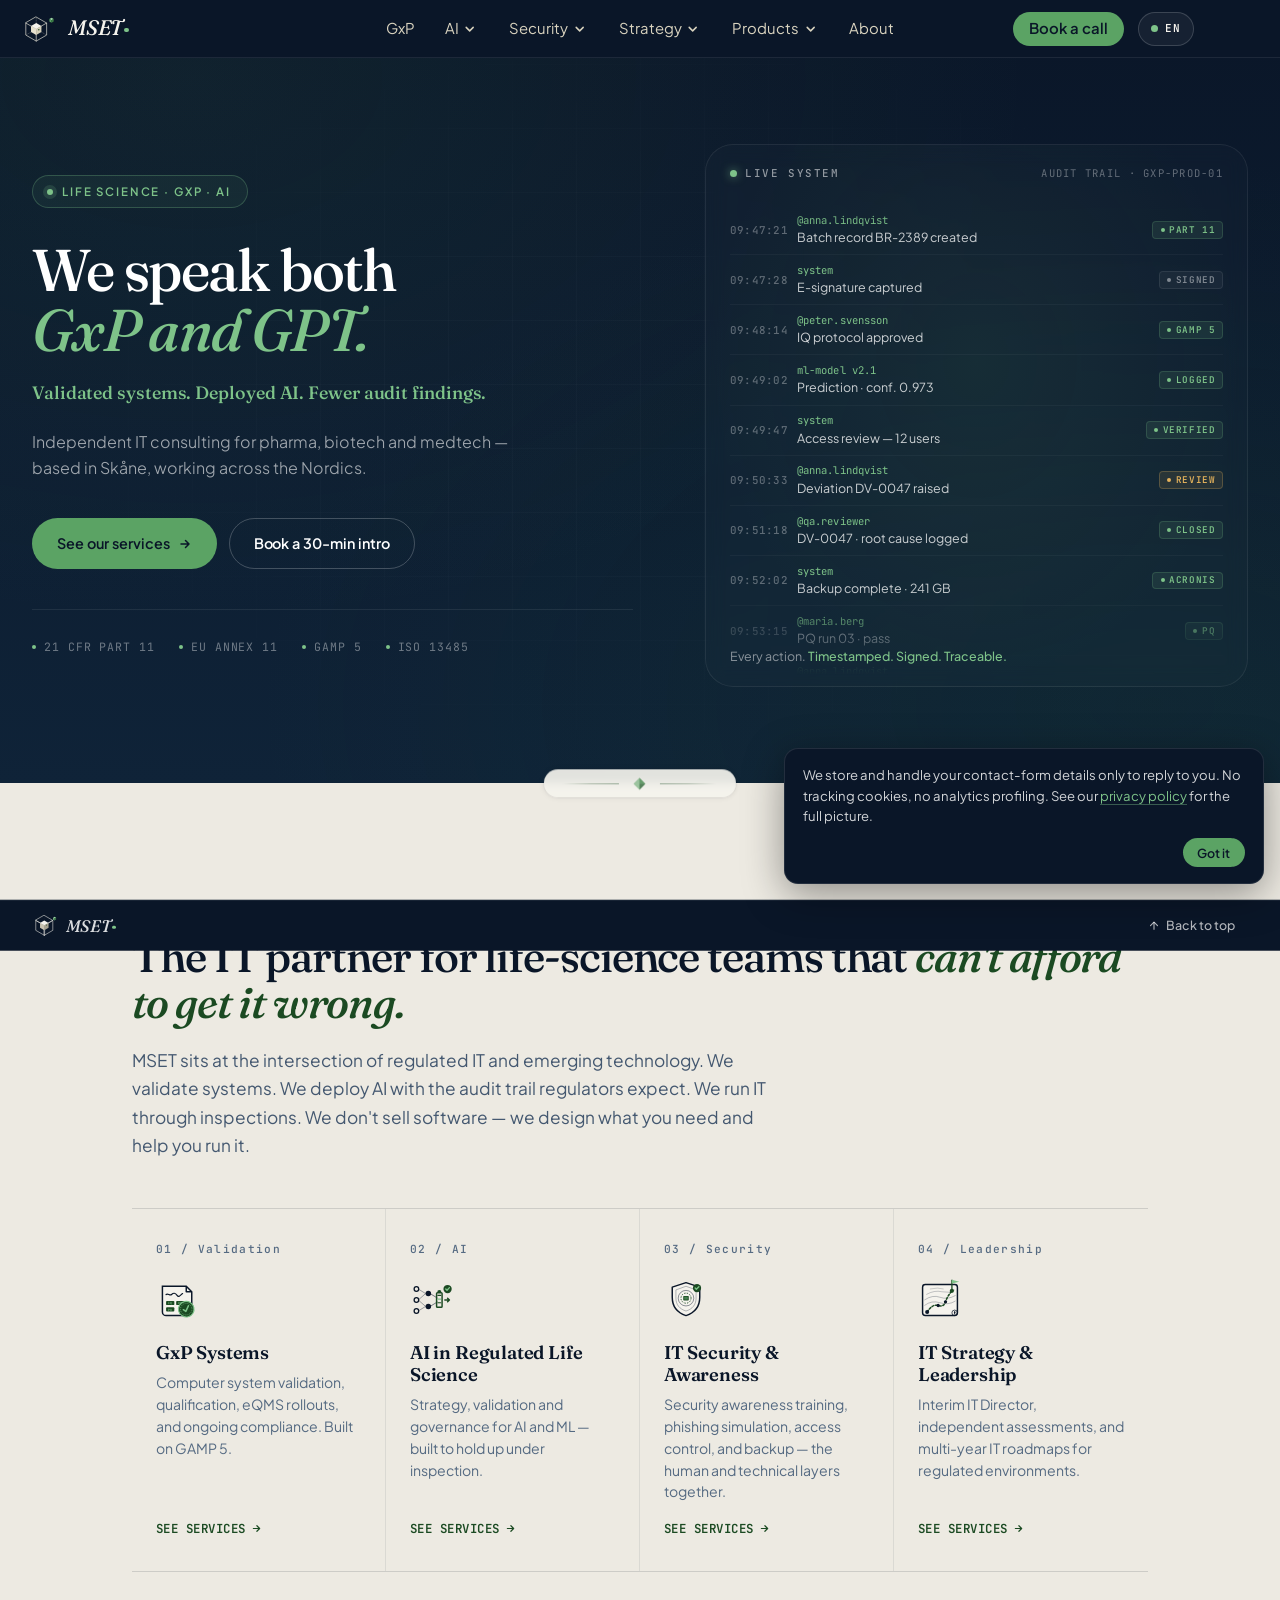
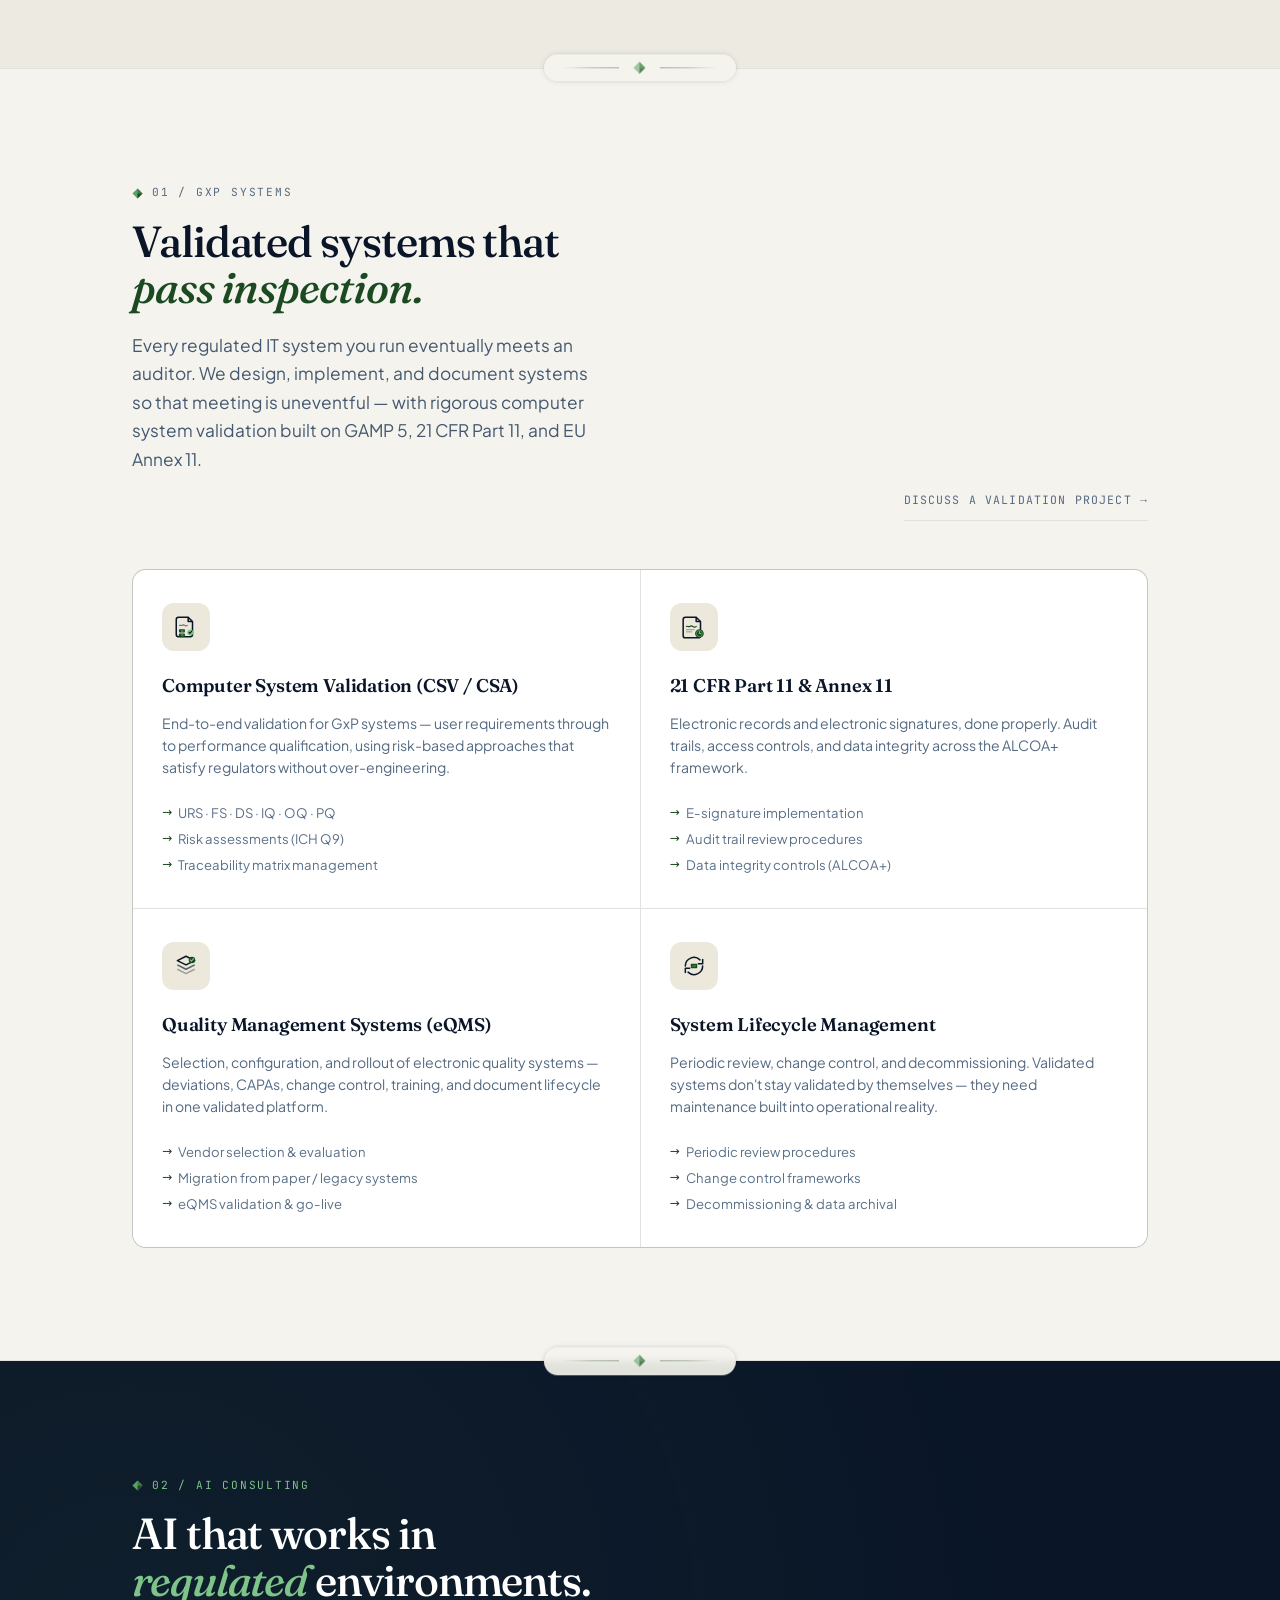
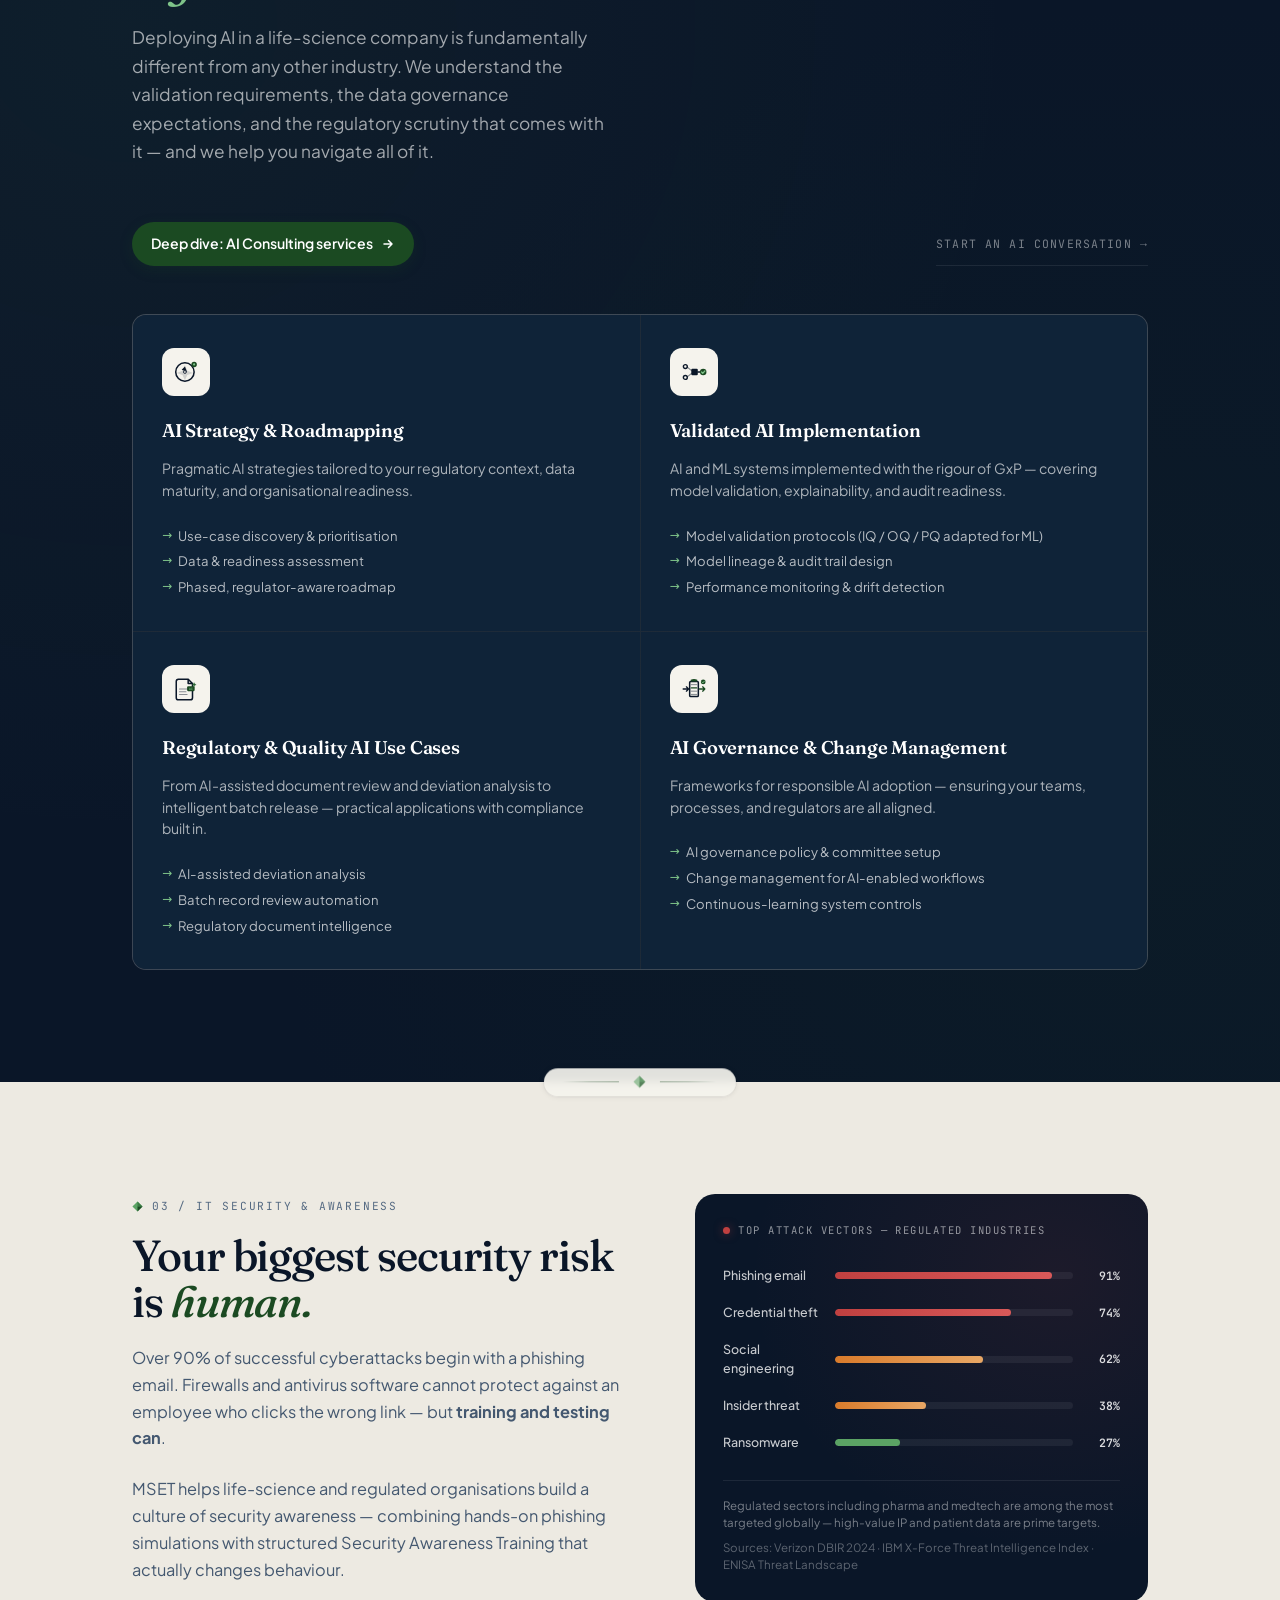
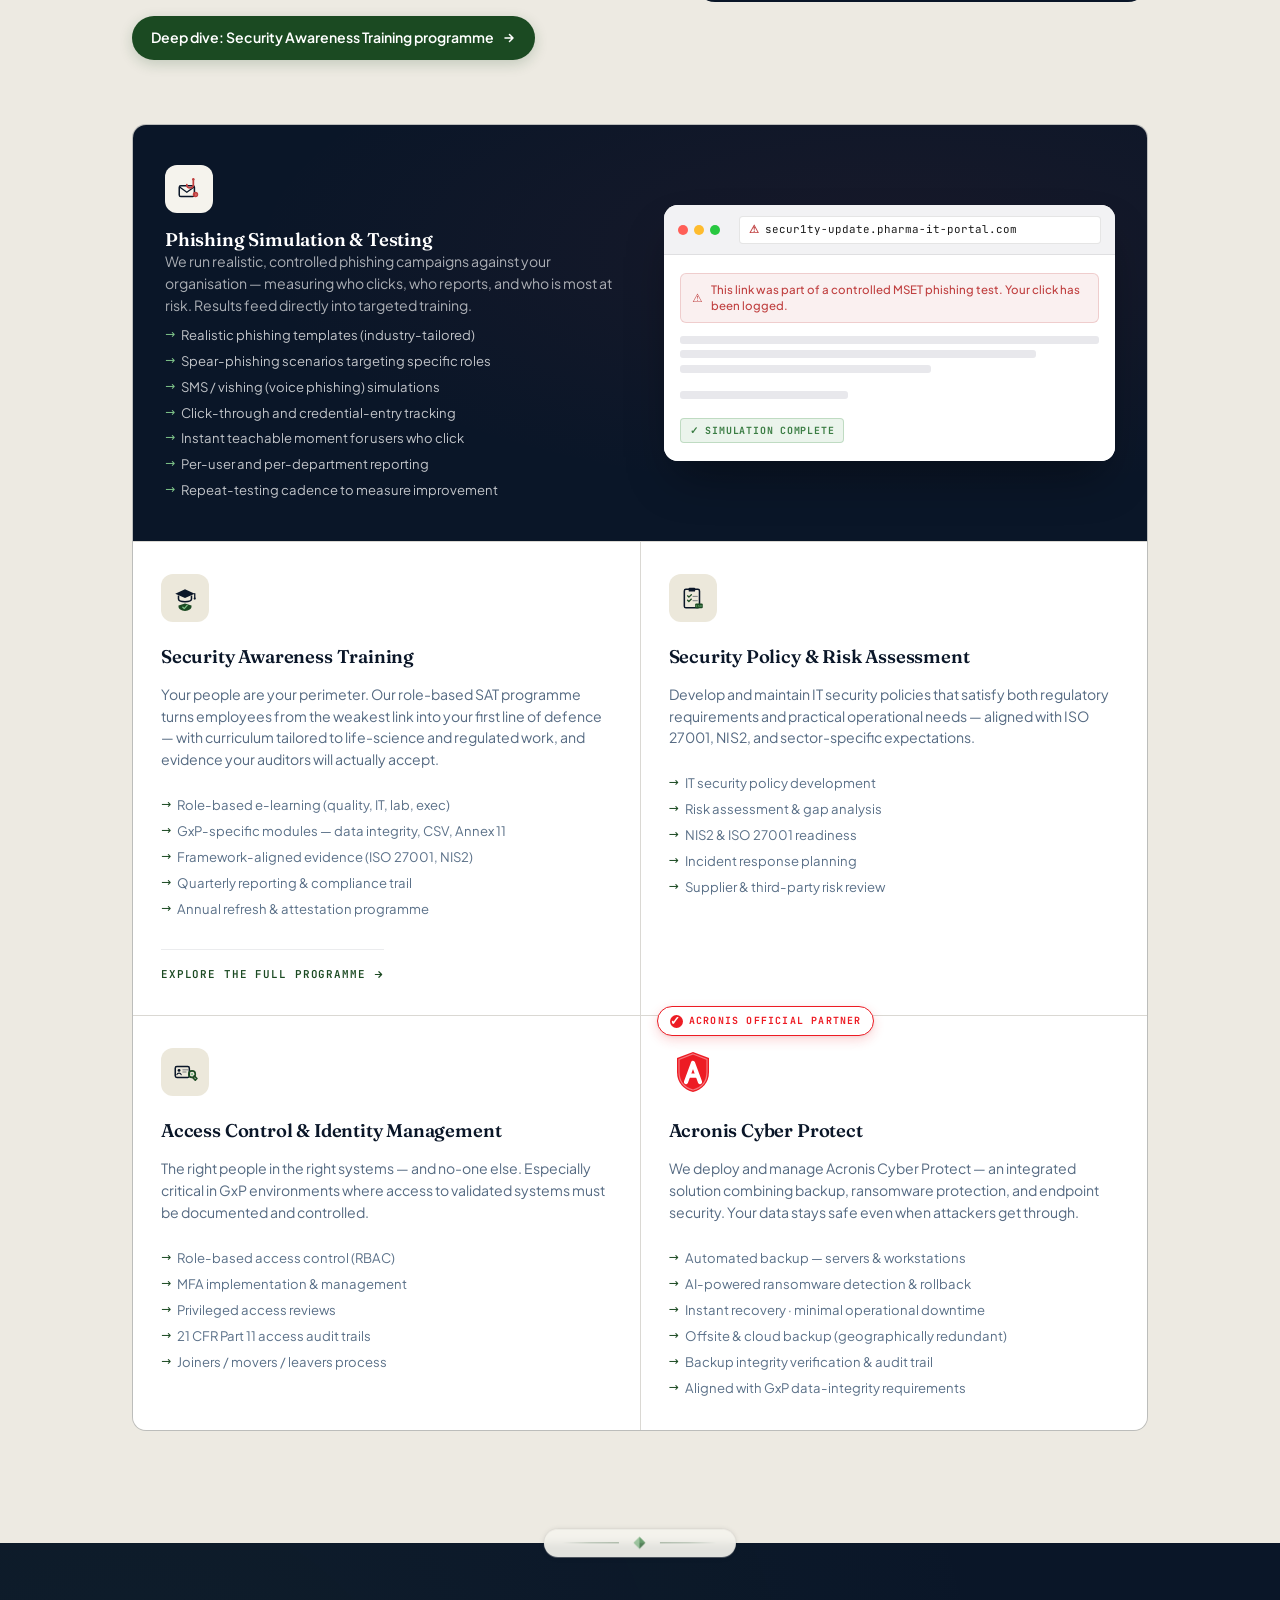
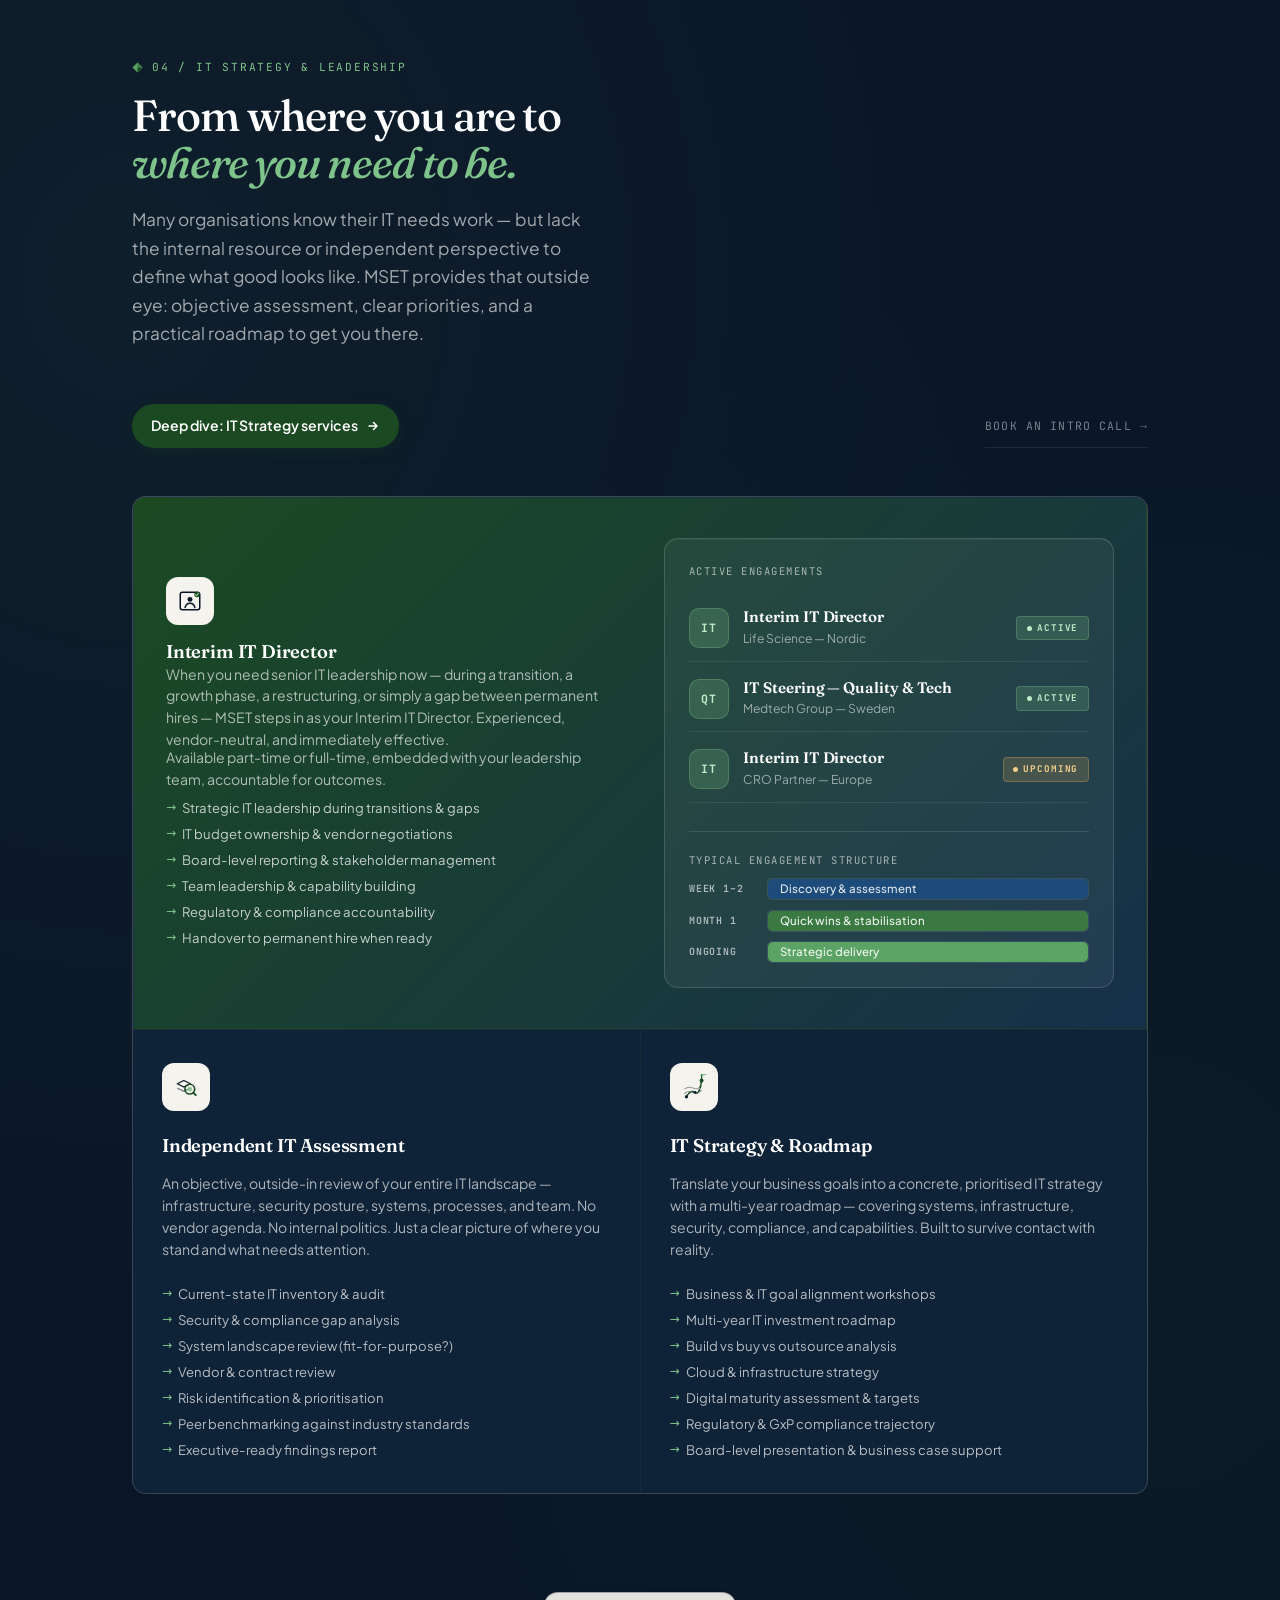
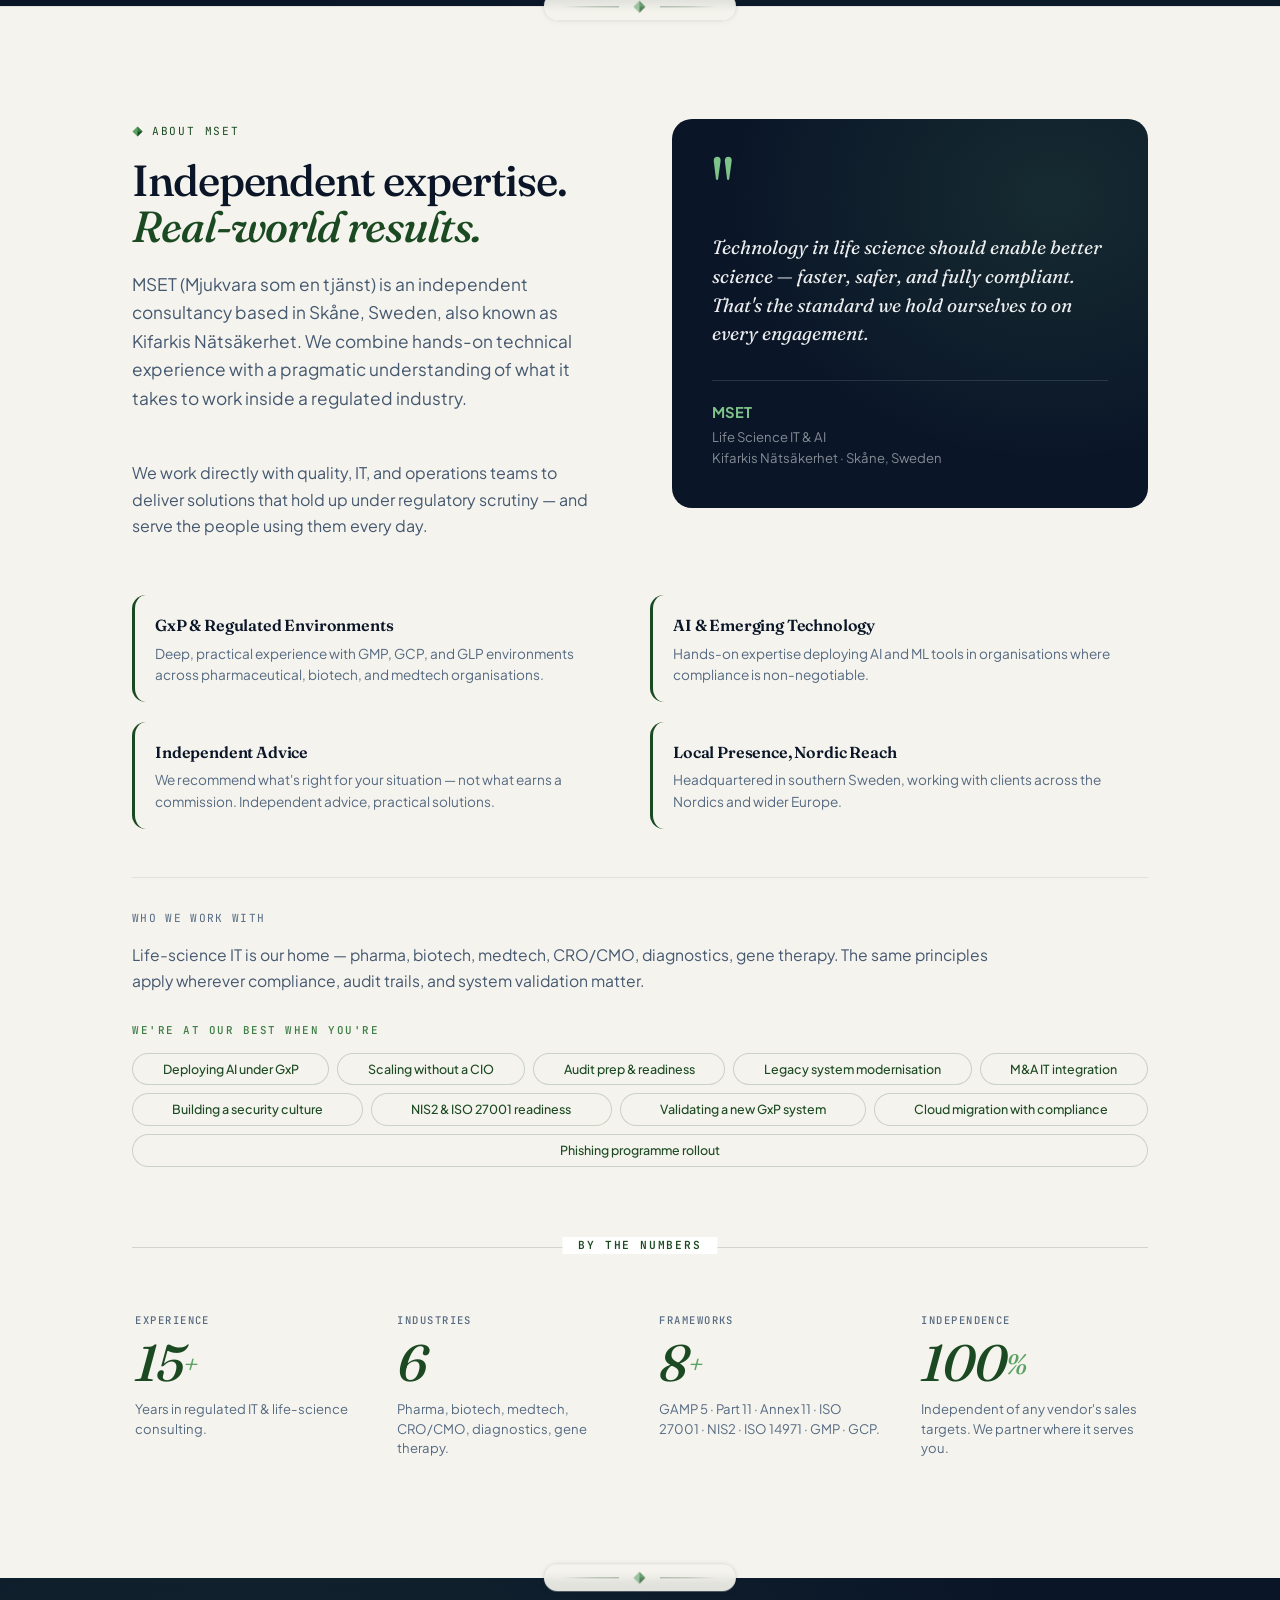
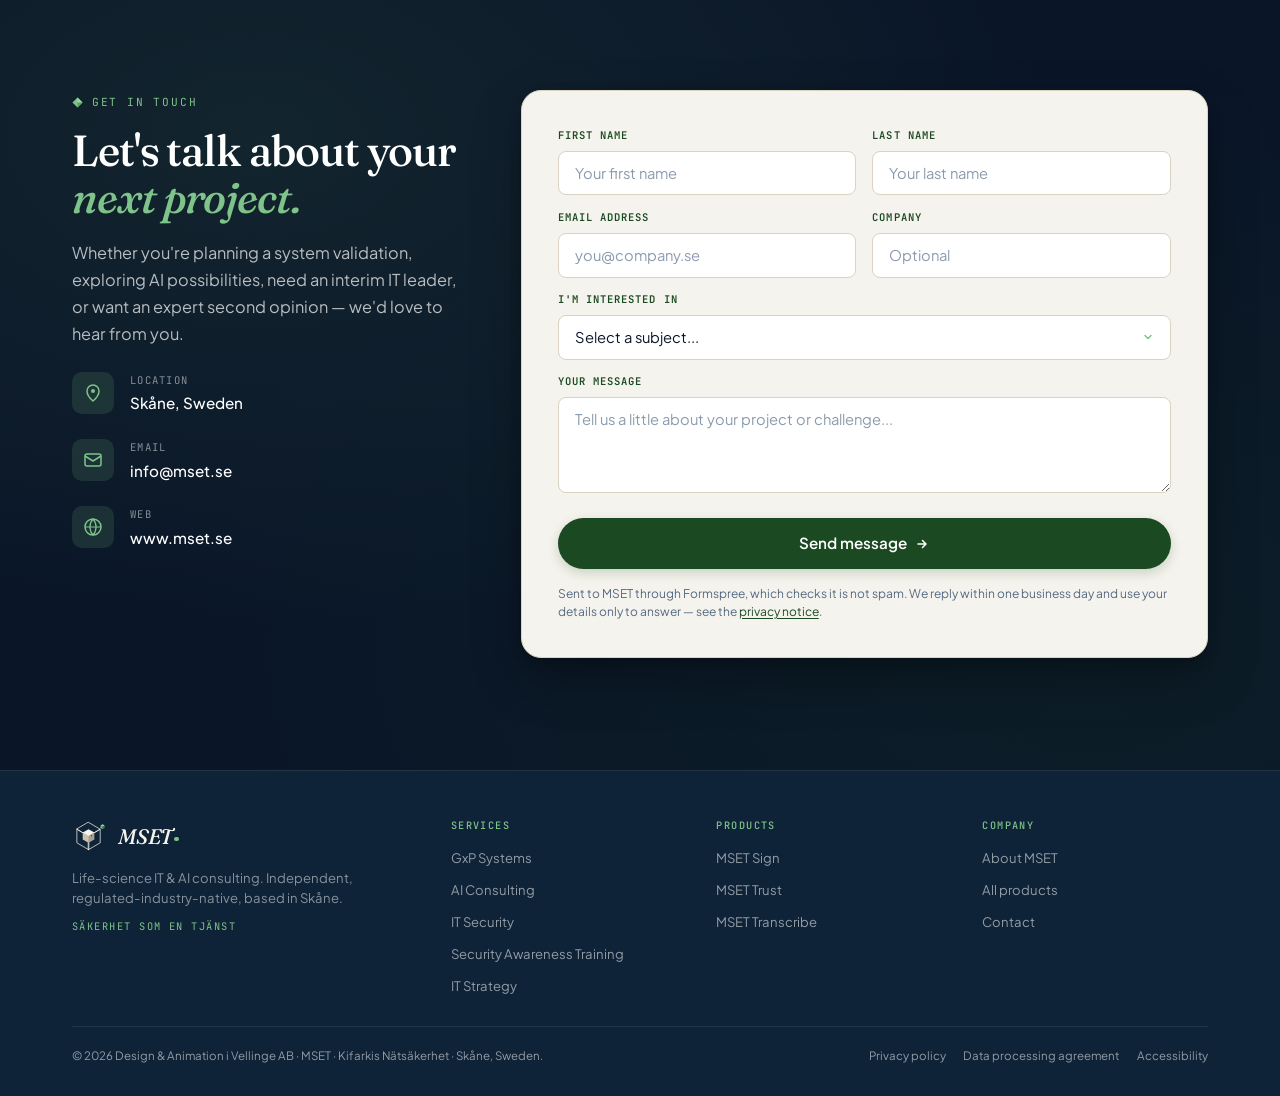
==== commit ea7d0aed: "mset.se published from source f722788" ====
--- a/index.html
+++ b/index.html
@@ -849,156 +849,60 @@
 .num-val .plus{color:var(--emerald);font-size:.55em;vertical-align:.25em;margin-left:.03em}
 .num-caption{font-size:.82rem;color:#556a82;line-height:1.5;margin:0}
 
-.contact{
-  padding:7rem 0;background:var(--ink);color:#fff;
-  position:relative;overflow:hidden;
-}
-.contact::before{
-  content:'';position:absolute;inset:0;
-  background:
-    radial-gradient(ellipse at 20% 20%, rgba(91,163,100,.1) 0%, transparent 55%),
-    radial-gradient(ellipse at 85% 85%, rgba(27,74,34,.14) 0%, transparent 60%);
-  pointer-events:none;
-}
-.contact-inner{
-  max-width:1080px;margin:0 auto;padding:0 2rem;
-  position:relative;
-  display:grid;grid-template-columns:1fr 1.2fr;gap:4rem;align-items:start;
-}
-.contact-info .section-lede{color:rgba(255,255,255,.7)}
-.contact-info .section-title{color:#fff}
-.contact-info .section-title em{color:var(--emerald-bright)}
-.contact-detail{
-  display:flex;align-items:flex-start;gap:1rem;margin-top:1.5rem;
-  transition:transform .25s var(--ease);
-}
-.contact-detail:hover{transform:translateX(3px)}
-.contact-detail-icon{
-  width:42px;height:42px;border-radius:10px;flex-shrink:0;
-  background:rgba(126,195,137,.14);color:var(--emerald-bright);
-  display:flex;align-items:center;justify-content:center;
-  transition:transform .3s var(--ease-spring),background .25s;
-}
-.contact-detail:hover .contact-detail-icon{transform:scale(1.08) rotate(-4deg);background:rgba(126,195,137,.26)}
-.contact-detail-label{
-  font-family:var(--f-mono);font-size:.66rem;
-  color:rgba(255,255,255,.5);letter-spacing:.12em;
-  text-transform:uppercase;margin-bottom:.2rem;
-}
-.contact-detail-value{font-size:.95rem;font-weight:500;color:#fff}
-.contact-detail-value a{color:inherit;text-decoration:none}
-.contact-detail-value a:hover,.contact-detail-value a:focus-visible{text-decoration:underline}
-
-.contact-form{
-  background:var(--sage-50);
-  border:1px solid var(--sage-200);
-  border-radius:var(--r-lg);padding:2.25rem;
-  box-shadow:0 20px 50px rgba(0,0,0,.3), 0 4px 12px rgba(0,0,0,.15);
-  position:relative;
-}
-.contact-form::before{
-  content:'';position:absolute;inset:0;
-  background:linear-gradient(135deg, rgba(126,195,137,.05) 0%, transparent 50%);
-  border-radius:var(--r-lg);pointer-events:none;
-}
-.contact-form > *{position:relative}
-.form-row{display:grid;grid-template-columns:1fr 1fr;gap:1rem;margin-bottom:1rem}
-.form-group{display:flex;flex-direction:column;gap:.45rem;margin-bottom:1rem}
-.form-group label{
-  font-family:var(--f-mono);font-size:.66rem;
-  color:var(--forest);letter-spacing:.1em;
-  text-transform:uppercase;font-weight:600;
-}
-.form-group input,.form-group textarea,.form-group select{
-  padding:.85rem 1rem;border-radius:var(--r-sm);
-  background:#fff;
-  border:1px solid var(--sage-200);
-  color:var(--ink);font-size:.92rem;outline:none;
-  transition:border-color .2s, background .2s, box-shadow .2s;
-  font-family:var(--f-body);appearance:none;
-}
-.form-group input::placeholder,.form-group textarea::placeholder{color:#8a9bad}
-.form-group input:hover,.form-group textarea:hover,.form-group select:hover{
-  border-color:var(--emerald);
-}
-.form-group input:focus,.form-group textarea:focus,.form-group select:focus{
-  border-color:var(--forest);background:#fff;
-  box-shadow:0 0 0 3px rgba(91,163,100,.15);
-}
-.form-group select{
-  cursor:pointer;
-  background-image:url("data:image/svg+xml;charset=utf-8,%3Csvg xmlns='http://www.w3.org/2000/svg' viewBox='0 0 12 12'%3E%3Cpath d='M3 4.5l3 3 3-3' stroke='%237EC389' stroke-width='1.5' fill='none' stroke-linecap='round' stroke-linejoin='round'/%3E%3C/svg%3E");
-  background-repeat:no-repeat;background-position:right 1rem center;background-size:12px;
-  padding-right:2.5rem;
-}
-.form-group select option{background:#fff;color:var(--ink)}
-.form-group textarea{min-height:120px;resize:vertical;font-family:var(--f-body)}
-.form-submit{
-  width:100%;padding:1rem;margin-top:.75rem;
-  background:var(--forest);color:#fff;
-  border-radius:var(--r-full);
-  font-weight:600;font-size:.95rem;
-  transition:all .25s var(--ease);cursor:pointer;
-  display:inline-flex;align-items:center;justify-content:center;gap:.5rem;
-  box-shadow:0 4px 12px rgba(27,74,34,.2);
-}
-.form-submit:hover{
-  background:var(--forest-light);
-  transform:translateY(-2px);
-  box-shadow:0 10px 24px rgba(27,74,34,.3);
-}
-.form-note{font-size:.75rem;color:var(--muted);margin-top:1rem;line-height:1.5}
-
-.form-submit:disabled{opacity:.7;cursor:wait;transform:none}
-.form-submit.error-state{background:var(--danger)}
-.form-error{
-  margin-top:.9rem;padding:.75rem 1rem;border-radius:var(--r-md);
-  background:rgba(192,64,64,.08);border:1px solid rgba(192,64,64,.25);
-  color:var(--danger);font-size:.85rem;line-height:1.5;
-}
-.form-success{
-  background:linear-gradient(180deg, rgba(126,195,137,.12), rgba(126,195,137,.04));
-  border:1px solid rgba(126,195,137,.4);
-  border-radius:var(--r-lg);
-  padding:2.5rem 2rem;text-align:center;
-  animation:fadeUp .5s var(--ease);
-}
-.form-success svg{margin:0 auto 1rem}
-.form-success h3{
-  font-family:var(--f-display);font-size:1.5rem;font-weight:500;
-  color:var(--sage-50);margin:0 0 .5rem;letter-spacing:-.015em;
-}
-.form-success p{font-size:.95rem;color:rgba(255,255,255,.75);line-height:1.6;margin:0;max-width:380px;margin-inline:auto}
-.form-success a{color:var(--emerald-bright);font-weight:500;border-bottom:1px solid currentColor}
-
-footer{
-  background:var(--ink-2);color:rgba(255,255,255,.55);
-  padding:2.25rem 0 1.5rem;border-top:1px solid var(--line-dark);
-}
-.footer-inner{max-width:1280px;margin:0 auto;padding:0 2rem}
-.footer-grid{
-  display:grid;grid-template-columns:1.6fr 1fr 1fr;gap:2.5rem;
-  padding-bottom:1.75rem;border-bottom:1px solid var(--line-dark);margin-bottom:1.25rem;
-}
-.footer-brand .nav-logo{margin-bottom:.9rem}
-.footer-brand p{font-size:.82rem;line-height:1.55;color:rgba(255,255,255,.5);max-width:340px;margin:0}
-.footer-brand .tag{
-  font-family:var(--f-mono);font-size:.65rem;color:var(--emerald-bright);
-  letter-spacing:.14em;text-transform:uppercase;margin-top:.6rem;display:block;
-}
-.footer-col h4{
-  font-family:var(--f-mono);font-size:.64rem;color:var(--emerald-bright);
-  letter-spacing:.14em;text-transform:uppercase;font-weight:500;margin:0 0 .75rem;
-}
-.footer-col ul{list-style:none;display:flex;flex-direction:column;gap:.45rem;margin:0;padding:0}
-.footer-col a{font-size:.82rem;color:rgba(255,255,255,.55);transition:color .2s}
-.footer-col a:hover{color:var(--emerald-bright)}
-.footer-bottom{
-  display:flex;justify-content:space-between;align-items:center;flex-wrap:wrap;gap:.5rem 1.5rem;
-  font-size:.72rem;color:rgba(255,255,255,.4);
-}
-.footer-bottom a{color:rgba(255,255,255,.55);transition:color .2s}
-.footer-bottom a:hover{color:var(--emerald-bright)}
+
+
+
+
+
+
+
+
+
+
+
+
+
+
+
+
+
+
+
+
+
+
+
+
+
+
+
+
+
+
+
+
+
+
+
+
+
+
+
+
+
+
+
+
+
+
+
+
+
+
+
+
+
+
 
 .floating-footer{
   position:fixed;bottom:0;left:0;right:0;z-index:90;
@@ -1111,29 +1015,29 @@
   .security-card.featured{grid-column:span 1;grid-template-columns:1fr}
   .about-grid{grid-template-columns:1fr;gap:2.5rem}
   .about-quote{position:static}
-  .contact-inner{grid-template-columns:1fr;gap:2.5rem}
-  .footer-grid{grid-template-columns:1fr 1fr;gap:2rem 1.5rem}
-  .footer-brand{grid-column:1 / -1}
+
+
+
 }
 @media (max-width:560px){
   .nav-inner{padding:.75rem 1.25rem}
-  .hero-inner,.pillars-inner,.service-inner,.security-inner,.about-inner,.contact-inner,.footer-inner{padding:0 1.25rem}
+  .hero-inner,.pillars-inner,.service-inner,.security-inner,.about-inner{padding:0 1.25rem}
   .hero{padding:6rem 0 4rem}
   .pillars-grid{grid-template-columns:1fr}
   .pillar{border-right:none;border-bottom:1px solid var(--line)}
   .pillar:last-child{border-bottom:none}
-  .form-row{grid-template-columns:1fr}
-  .contact-form{padding:1.5rem}
+
+
   .credentials{grid-template-columns:1fr}
   .threat-row{grid-template-columns:88px 1fr 30px;gap:.6rem}
   .threat-label{font-size:.72rem}
-  .form-success{padding:2rem 1.25rem}
-  .form-success h3{font-size:1.3rem}
+
+
 }
 @media (max-width:420px){
   .footer-grid{grid-template-columns:1fr;gap:1.75rem}
-  .footer-brand{grid-column:auto}
-  .footer-bottom{font-size:.7rem;gap:.35rem}
+
+
 }
 
 .i18n > [lang]{display:none}
@@ -1568,7 +1472,7 @@
 body{background:#EDEAE2}
 .pillars,.security{background:#EDEAE2}
 .service-section.alt,.about{background:#F5F3ED}
-footer{background:var(--ink-2);border-top:1px solid rgba(255,255,255,.08);padding:48px 0 32px}
+
 </style>
 <style id="nav-2026-10">
 nav.site-nav .nav-inner{position:relative}
@@ -1581,22 +1485,23 @@
 .soon{display:inline-block;margin-left:6px;font:600 9.5px/1.7 'JetBrains Mono',ui-monospace,monospace;letter-spacing:.06em;text-transform:uppercase;background:#E3EEE4;color:#1B4A22;border-radius:999px;padding:0 8px;vertical-align:1px}
 </style>
 <style id="form-2026-10">
-.form-row{align-items:end}
-.form-row>.form-group{margin-bottom:0}
-.pq-box{border:1px solid rgba(10,22,40,.12);border-radius:14px;padding:16px 16px 4px;margin:0 0 1rem;background:rgba(91,163,100,.06)}
-.pq-box .form-row{margin-bottom:1rem}
-.pq-h{font:600 10.5px/1 'JetBrains Mono',ui-monospace,monospace;letter-spacing:.09em;text-transform:uppercase;color:#3B7D44;margin:0 0 12px}
-.pq-lbl{font-family:var(--f-mono);font-size:.66rem;color:var(--forest);letter-spacing:.1em;text-transform:uppercase;font-weight:600}
-.pq-chips{display:flex;flex-wrap:wrap;gap:8px}
-.pq-chip{position:relative;display:inline-flex;align-items:center;padding:6px 12px;border-radius:999px;border:1px solid rgba(10,22,40,.16);font-size:.85rem;font-weight:500;color:#36433d;background:#fff;cursor:pointer}
-.pq-chip input{position:absolute;opacity:0;width:1px;height:1px;pointer-events:none}
-.form-group label.pq-chip{font-family:var(--f-body);font-size:.85rem;text-transform:none;letter-spacing:0;font-weight:500;color:#36433d}
-.pq-chip.on,.form-group label.pq-chip.on{border-color:#3B7D44;background:#E3EEE4;color:#1B4A22;font-weight:600}
-.pq-chip:focus-within{box-shadow:0 0 0 3px rgba(91,163,100,.3)}
-.pq-gloss{font-size:.78rem;line-height:1.5;color:#526477;margin:-6px 0 1rem}
-.pq-gloss b{color:#1B4A22;font-weight:600}
-.pq-gloss a{color:#3B7D44;font-weight:600}
+
+
+
+
+
+
+
+
+
+
+
+
+
+
+
 </style>
+<link href="/shell.css" rel="stylesheet"/>
 </head>
 <body data-lang="en">
 <svg aria-hidden="true" height="0" style="position:absolute" width="0">
@@ -2576,144 +2481,62 @@
 </div>
 </section>
 <div class="section-mark-wrap"><div class="section-mark"><div class="mark"></div></div></div>
-<section class="contact" id="contact">
-<div class="contact-inner">
-<div class="contact-info reveal-left">
-<span class="eyebrow dark" data-i18n="contact.eyebrow">Get in touch</span>
-<h2 class="section-title"><span data-i18n="contact.title.1">Let's talk about your</span> <em data-i18n="contact.title.2">next project.</em></h2>
-<p class="section-lede" data-i18n="contact.intro">
-        Whether you're planning a system validation, exploring AI possibilities, need an interim IT leader,
-        or want an expert second opinion — we'd love to hear from you.
-      </p>
-<div class="contact-detail">
-<div class="contact-detail-icon">
-<svg fill="none" height="20" width="20"><path d="M10 2a6 6 0 0 0-6 6c0 5 6 10 6 10s6-5 6-10a6 6 0 0 0-6-6z" stroke="currentColor" stroke-linejoin="round" stroke-width="1.5"></path><circle cx="10" cy="8" fill="currentColor" r="2"></circle></svg>
+<section class="fs-contact" id="contact">
+<div class="fs-contact-inner">
+<div class="fs-contact-info">
+<p data-i18n="contact.eyebrow" class="fs-eyebrow">Get in touch</p>
+<h2 class="fs-title"><span data-i18n="contact.title.1">Let&#x27;s talk about your</span> <em data-i18n="contact.title.2">next project.</em></h2>
+<p data-i18n="contact.intro" class="fs-lede">Whether you&#x27;re planning a system validation, exploring AI possibilities, need an interim IT leader, or want an expert second opinion — we&#x27;d love to hear from you.</p>
+<div class="fs-detail"><div class="fs-detail-icon"><svg aria-hidden="true" fill="none" height="20" width="20"><path d="M10 2a6 6 0 0 0-6 6c0 5 6 10 6 10s6-5 6-10a6 6 0 0 0-6-6z" stroke="currentColor" stroke-linejoin="round" stroke-width="1.5"/><circle cx="10" cy="8" fill="currentColor" r="2"/></svg></div><div><p data-i18n="contact.loc.label" class="fs-detail-label">Location</p><p class="fs-detail-value" data-i18n="contact.loc.value">Skåne, Sweden</p></div></div>
+<div class="fs-detail"><div class="fs-detail-icon"><svg aria-hidden="true" fill="none" height="20" width="20"><rect height="12" rx="2" stroke="currentColor" stroke-width="1.5" width="16" x="2" y="4"/><path d="M2 6l8 5 8-5" stroke="currentColor" stroke-linejoin="round" stroke-width="1.5"/></svg></div><div><p data-i18n="contact.email.label" class="fs-detail-label">Email</p><p class="fs-detail-value"><a data-goatcounter-click="mail-info" data-goatcounter-title="Email info@mset.se" href="mailto:info@mset.se">info@mset.se</a></p></div></div>
+<div class="fs-detail"><div class="fs-detail-icon"><svg aria-hidden="true" fill="none" height="20" width="20"><circle cx="10" cy="10" r="8" stroke="currentColor" stroke-width="1.5"/><path d="M2 10h16M10 2a12 12 0 0 1 0 16M10 2a12 12 0 0 0 0 16" stroke="currentColor" stroke-width="1.2"/></svg></div><div><p data-i18n="contact.web.label" class="fs-detail-label">Web</p><p class="fs-detail-value"><a href="https://mset.se/">www.mset.se</a></p></div></div>
 </div>
 <div>
-<p class="contact-detail-label" data-i18n="contact.loc.label">Location</p>
-<p class="contact-detail-value" data-i18n="contact.loc.value">Skåne, Sweden</p>
-</div>
-</div>
-<div class="contact-detail">
-<div class="contact-detail-icon">
-<svg fill="none" height="20" width="20"><rect height="12" rx="2" stroke="currentColor" stroke-width="1.5" width="16" x="2" y="4"></rect><path d="M2 6l8 5 8-5" fill="none" stroke="currentColor" stroke-linejoin="round" stroke-width="1.5"></path></svg>
-</div>
-<div>
-<p class="contact-detail-label" data-i18n="contact.email.label">Email</p>
-<p class="contact-detail-value"><a data-goatcounter-click="mail-info" data-goatcounter-title="Email info@mset.se" href="mailto:info@mset.se">info@mset.se</a></p>
-</div>
-</div>
-<div class="contact-detail">
-<div class="contact-detail-icon">
-<svg fill="none" height="20" width="20"><circle cx="10" cy="10" r="8" stroke="currentColor" stroke-width="1.5"></circle><path d="M2 10h16M10 2a12 12 0 0 1 0 16M10 2a12 12 0 0 0 0 16" fill="none" stroke="currentColor" stroke-width="1.2"></path></svg>
-</div>
-<div>
-<p class="contact-detail-label" data-i18n="contact.web.label">Web</p>
-<p class="contact-detail-value">www.mset.se</p>
-</div>
-</div>
-</div>
-<form action="https://formspree.io/f/xwvalvkj" class="contact-form reveal-right" id="contactForm" method="POST">
-<input type="text" name="_gotcha" tabindex="-1" autocomplete="off" aria-hidden="true" style="position:absolute;left:-9999px;opacity:0;pointer-events:none">
-<div class="form-row">
-<div class="form-group">
-<label data-i18n="form.first-name" for="fname">First name</label>
-<input data-i18n-placeholder="form.ph.first" id="fname" name="first_name" placeholder="Your first name" required="" type="text"/>
-</div>
-<div class="form-group">
-<label data-i18n="form.last-name" for="lname">Last name</label>
-<input data-i18n-placeholder="form.ph.last" id="lname" name="last_name" placeholder="Your last name" required="" type="text"/>
-</div>
-</div>
-<div class="form-group">
-<label data-i18n="form.email" for="email">Email address</label>
-<input data-i18n-placeholder="form.ph.email" id="email" name="email" placeholder="you@company.se" required="" type="email"/>
-</div>
-<div class="form-group">
-<label data-i18n="form.company" for="company">Company</label>
-<input data-i18n-placeholder="form.ph.company" id="company" name="company" placeholder="Optional" type="text"/>
-</div>
-<div class="form-group">
-<label data-i18n="form.interest" for="topic">I'm interested in</label>
-<select id="topic" name="interest" required="">
-<option data-i18n="form.select" value="">Select a subject...</option>
-<optgroup label="Consulting" data-i18n-label="form.grp.consulting">
-<option data-i18n="form.opt.gxp" value="GxP Systems &amp; Validation">GxP Systems &amp; Validation</option>
-<option data-i18n="form.opt.ai" value="AI Strategy &amp; Implementation">AI Strategy &amp; Implementation</option>
-<option data-i18n="form.opt.sec" value="IT Security">IT Security</option>
-<option data-i18n="form.opt.sat" value="Security Awareness Training">Security Awareness Training</option>
-<option data-i18n="form.opt.net" value="Network &amp; WiFi">Network &amp; WiFi</option>
-<option data-i18n="form.opt.strat" value="IT Strategy &amp; Leadership">IT Strategy &amp; Leadership</option>
-<option data-i18n="form.opt.interim" value="Interim IT Director">Interim IT Director</option>
-<option data-i18n="form.opt.assess" value="Independent IT Assessment">Independent IT Assessment</option>
-<option data-i18n="form.opt.other" value="Something else">Something else</option>
-</optgroup>
-<optgroup label="Products - early access" data-i18n-label="form.grp.products">
-<option data-i18n="form.opt.sign" value="MSET Sign">MSET Sign - electronic signatures</option>
-<option data-i18n="form.opt.trust" value="MSET Trust">MSET Trust - trust centre</option>
-<option data-i18n="form.opt.transcribe" value="MSET Transcribe">MSET Transcribe - meeting transcription</option>
-</optgroup>
-</select>
-</div>
-<div id="pqMount" aria-live="polite">
-</div>
-<div class="form-group">
-<label data-i18n="form.message" for="message">Your message</label>
-<textarea data-i18n-placeholder="form.ph.message" id="message" name="message" placeholder="Tell us a little about your project or challenge..." required=""></textarea>
-</div>
-<button class="form-submit" data-i18n="form.send" type="submit">
-        Send message
-        <svg height="14" width="14"><use href="#arrow"></use></svg>
-</button>
-<p class="form-note" data-i18n="form.notice">
-        We reply within one business day. Your details are used only to respond to your enquiry.
-      </p>
+<form action="https://formspree.io/f/xwvalvkj" class="fs-form" id="contactForm" method="POST">
+<input name="_site" type="hidden" value="mset.se"/>
+<input aria-hidden="true" autocomplete="off" class="fs-trap" name="_gotcha" tabindex="-1" type="text"/>
+<div class="fs-row">
+<div class="fs-group"><label data-i18n="form.first-name" for="fname">First name</label><input autocomplete="given-name" id="fname" name="first_name" data-i18n-placeholder="form.ph.first" placeholder="Your first name" required="" type="text"/></div>
+<div class="fs-group"><label data-i18n="form.last-name" for="lname">Last name</label><input autocomplete="family-name" id="lname" name="last_name" data-i18n-placeholder="form.ph.last" placeholder="Your last name" required="" type="text"/></div>
+</div>
+<div class="fs-row">
+<div class="fs-group"><label data-i18n="form.email" for="email">Email address</label><input autocomplete="email" id="email" name="email" data-i18n-placeholder="form.ph.email" placeholder="you@company.se" required="" type="email"/></div>
+<div class="fs-group"><label data-i18n="form.company" for="company">Company</label><input autocomplete="organization" id="company" name="company" data-i18n-placeholder="form.ph.company" placeholder="Optional" type="text"/></div>
+</div>
+<div class="fs-group"><label data-i18n="form.interest" for="topic">I&#x27;m interested in</label><select id="topic" name="interest" required=""><option data-i18n="form.select" value="">Select a subject...</option><optgroup data-i18n-label="form.grp.consulting" label="Consulting"><option data-i18n="form.opt.gxp" value="GxP Systems &amp; Validation">GxP Systems &amp; Validation</option><option data-i18n="form.opt.ai" value="AI Strategy &amp; Implementation">AI Strategy &amp; Implementation</option><option data-i18n="form.opt.sec" value="IT Security">IT Security</option><option data-i18n="form.opt.sat" value="Security Awareness Training">Security Awareness Training</option><option data-i18n="form.opt.net" value="Network &amp; WiFi">Network &amp; WiFi</option><option data-i18n="form.opt.strat" value="IT Strategy &amp; Leadership">IT Strategy &amp; Leadership</option><option data-i18n="form.opt.interim" value="Interim IT Director">Interim IT Director</option><option data-i18n="form.opt.assess" value="Independent IT Assessment">Independent IT Assessment</option><option data-i18n="form.opt.other" value="Something else">Something else</option></optgroup><optgroup data-i18n-label="form.grp.products" label="Products - early access"><option data-i18n="form.opt.sign" value="MSET Sign">MSET Sign - electronic signatures</option><option data-i18n="form.opt.trust" value="MSET Trust">MSET Trust - trust centre</option><option data-i18n="form.opt.transcribe" value="MSET Transcribe">MSET Transcribe - meeting transcription</option></optgroup></select></div>
+<div aria-live="polite" id="pqMount"></div>
+<div class="fs-group"><label data-i18n="form.message" for="message">Your message</label><textarea id="message" name="message" data-i18n-placeholder="form.ph.message" placeholder="Tell us a little about your project or challenge..." required=""></textarea></div>
+<button class="fs-submit" type="submit"><span data-i18n="form.send">Send message</span><svg aria-hidden="true" focusable="false" height="14" viewBox="0 0 14 14" width="14"><path d="M3 7h8m0 0L7.5 3.5M11 7 7.5 10.5" fill="none" stroke="currentColor" stroke-linecap="round" stroke-linejoin="round" stroke-width="1.5"/></svg></button>
+<p class="fs-note"><span data-i18n="form.notice2">Sent to MSET through Formspree, which checks it is not spam. We reply within one business day and use your details only to answer — see the</span> <a data-i18n="form.notice.link" href="/privacy">privacy notice</a>.</p>
 </form>
-<div class="form-success" hidden="" id="formSuccess">
-<svg aria-hidden="true" height="48" viewbox="0 0 32 32" width="48">
-<circle cx="16" cy="16" fill="none" r="14" stroke="#7EC389" stroke-width="2"></circle>
-<path d="M10 16.5 L14 20.5 L22 12" fill="none" stroke="#7EC389" stroke-linecap="round" stroke-linejoin="round" stroke-width="2.2"></path>
-</svg>
-<h3 data-i18n="form.success.title">Message received.</h3>
-<p>Thanks — we'll reply within one business day. If it's urgent, email <a data-goatcounter-click="mail-info" data-goatcounter-title="Email info@mset.se" href="mailto:info@mset.se">info@mset.se</a>.</p>
+<div class="fs-success" hidden="" id="formSuccess" role="status"><svg aria-hidden="true" height="48" viewBox="0 0 32 32" width="48"><circle cx="16" cy="16" fill="none" r="14" stroke="#7EC389" stroke-width="2"/><path d="M10 16.5 L14 20.5 L22 12" fill="none" stroke="#7EC389" stroke-linecap="round" stroke-linejoin="round" stroke-width="2.2"/></svg><h3 data-i18n="form.success.title">Message received.</h3><p><span data-i18n="form.success.body">Thanks — we&#x27;ll reply within one business day. If it&#x27;s urgent, email</span> <a href="mailto:info@mset.se" data-goatcounter-click="mail-info" data-goatcounter-title="Email info@mset.se">info@mset.se</a>.</p></div>
 </div>
 </div>
 </section>
-<footer>
-<div class="footer-inner">
-<div class="footer-grid">
-<div class="footer-brand">
-<div aria-label="MSET — Kifarkis Nätsäkerhet" class="nav-logo" role="img">
-<svg aria-hidden="true" class="mark"><use href="#logo-vault-dark"></use></svg>
-<span class="wordmark">MSET<span class="dot"></span></span>
-</div>
+<footer class="fs-foot">
+<div class="fs-foot-inner">
+<div class="fs-foot-grid">
+<div class="fs-foot-brand">
+<a aria-label="MSET — Kifarkis Nätsäkerhet" class="fs-brand" href="/"><svg aria-hidden="true" focusable="false" viewBox="0 0 72 62"><g fill="none" opacity=".25" stroke="#F5F3ED" stroke-dasharray="1.2 1.4" stroke-width=".5"><line x1="34" x2="34" y1="2" y2="30"/><line x1="58" x2="34" y1="44" y2="30"/><line x1="10" x2="34" y1="44" y2="30"/></g><g fill="none" stroke="#F5F3ED" stroke-linecap="round" stroke-linejoin="round" stroke-width="1.5"><path d="M34,2 L58,16 L34,30 L10,16 Z"/><path d="M34,30 L58,16 L58,44 L34,58 Z"/><path d="M34,30 L10,16 L10,44 L34,58 Z"/></g><path d="M34,16 L46,23 L34,30 L22,23 Z" fill="#F5F3ED"/><path d="M34,30 L22,23 L22,37 L34,44 Z" fill="#C9C3B1"/><path d="M34,30 L46,23 L46,37 L34,44 Z" fill="#A8A290"/><circle cx="40" cy="29" fill="#1B4A22" r="1.2"/><rect fill="#1B4A22" height="2.5" rx=".3" width="1" x="39.5" y="29.5"/><path d="M63,6 L67.3,8.5 L63,11 L58.7,8.5 Z" fill="#9BD7A4"/><path d="M63,11 L58.7,8.5 L58.7,13.5 L63,16 Z" fill="#7EC389"/><path d="M63,11 L67.3,8.5 L67.3,13.5 L63,16 Z" fill="#3B7D44"/><line opacity=".7" stroke="#9BD7A4" stroke-dasharray=".8 .8" stroke-width=".6" x1="58.7" x2="58" y1="12" y2="16"/></svg><span class="fs-wm"><span class="fs-word">MSET<span class="fs-dot"></span></span></span></a>
 <p data-i18n="footer.brand.body">Life-science IT &amp; AI consulting. Independent, regulated-industry-native, based in Skåne.</p>
-<span class="tag" data-i18n="footer.tag">Säkerhet som en tjänst</span>
-</div>
-<div class="footer-col">
-<h4 data-i18n="footer.col1">Services</h4>
-<ul>
-<li><a data-i18n="footer.services.gxp" href="#services">GxP Systems</a></li>
-<li><a data-i18n="footer.services.ai" href="#ai">AI Consulting</a></li>
-<li><a data-i18n="footer.services.sec" href="#security">IT Security</a></li>
-<li><a data-i18n="footer.services.sat" href="/sat">Security Awareness Training</a></li>
-<li><a data-i18n="footer.services.strat" href="/strategy">IT Strategy</a></li>
-</ul>
-</div>
-<div class="footer-col">
-<h4 data-i18n="footer.col2">Company</h4>
-<ul>
-<li><a data-i18n="footer.about" href="#about">About MSET</a></li>
-<li><a data-i18n="nav.products" href="/products">Products</a></li>
-<li><a data-i18n="footer.contact" href="#contact">Contact</a></li>
-<li><a data-i18n="footer.privacy" href="/privacy">Privacy policy</a></li>
-<li><a data-i18n="footer.dpa" href="/dpa">Data processing agreement</a></li>
-</ul>
-</div>
-</div>
-<div class="footer-bottom">
-<span data-i18n="footer.copyright">© 2026 Design &amp; Animation i Vellinge AB · MSET · Kifarkis Nätsäkerhet · Skåne, Sweden.</span>
-<span data-i18n="footer.rights">All rights reserved.</span>
+<span data-i18n="footer.tag" class="fs-tag">Säkerhet som en tjänst</span>
+</div>
+<div class="fs-foot-col">
+<h2 data-i18n="footer.col1">Services</h2>
+<ul><li><a data-i18n="footer.services.gxp" href="/#services">GxP Systems</a></li><li><a data-i18n="footer.services.ai" href="/ai">AI Consulting</a></li><li><a data-i18n="footer.services.sec" href="/#security">IT Security</a></li><li><a data-i18n="footer.services.sat" href="/sat">Security Awareness Training</a></li><li><a data-i18n="footer.services.strat" href="/strategy">IT Strategy</a></li></ul>
+</div>
+<div class="fs-foot-col">
+<h2 data-i18n="footer.col.products">Products</h2>
+<ul><li><a href="/products#sign">MSET Sign</a></li><li><a href="/products#trust">MSET Trust</a></li><li><a href="/products#transcribe">MSET Transcribe</a></li></ul>
+</div>
+<div class="fs-foot-col">
+<h2 data-i18n="footer.col2">Company</h2>
+<ul><li><a data-i18n="footer.about" href="/#about">About MSET</a></li><li><a data-i18n="footer.allproducts" href="/products">All products</a></li><li><a data-i18n="footer.contact" href="/#contact">Contact</a></li></ul>
+</div>
+</div>
+<div class="fs-foot-bottom">
+<p data-i18n="footer.copyright">© 2026 Design &amp; Animation i Vellinge AB · MSET · Kifarkis Nätsäkerhet · Skåne, Sweden.</p>
+<nav aria-label="Legal"><a data-i18n="footer.privacy" href="/privacy">Privacy policy</a><a data-i18n="footer.dpa" href="/dpa">Data processing agreement</a><a data-i18n="footer.a11y" href="/accessibility">Accessibility</a></nav>
 </div>
 </div>
 </footer>
@@ -2842,55 +2665,6 @@
     updateFloatingFooter();
   }
 
-  var form = document.getElementById('contactForm');
-  var successEl = document.getElementById('formSuccess');
-  if(form && successEl && window.fetch){
-    form.addEventListener('submit', function(e){
-      e.preventDefault();
-      var submitBtn = form.querySelector('.form-submit');
-      var originalLabel = submitBtn.innerHTML;
-
-      var prevError = form.querySelector('.form-error');
-      if(prevError) prevError.remove();
-
-      submitBtn.disabled = true;
-      submitBtn.innerHTML = 'Sending…';
-      submitBtn.classList.remove('error-state');
-
-      fetch(form.action, {
-        method: 'POST',
-        body: new FormData(form),
-        headers: { 'Accept': 'application/json' }
-      }).then(function(res){
-        if(res.ok){
-          if (window.msetCount) { var gcTopic = (form.querySelector('[name=interest]') || {}).value || ''; window.msetCount('contact-sent' + (gcTopic ? '-' + gcTopic : ''), 'Contact form sent' + (gcTopic ? ': ' + gcTopic : '')); }
-          form.hidden = true;
-          successEl.hidden = false;
-          successEl.scrollIntoView({ behavior:'smooth', block:'center' });
-        } else {
-          res.json().then(function(data){
-            var msg = (data && data.errors && data.errors.map(function(e){return e.message}).join(', ')) ||
-                      'Something went wrong. Please try again, or email info@mset.se directly.';
-            showError(msg);
-          }).catch(function(){
-            showError('Something went wrong. Please try again, or email info@mset.se directly.');
-          });
-        }
-      }).catch(function(){
-        showError('Network error. Please try again, or email info@mset.se directly.');
-      });
-
-      function showError(msg){
-        submitBtn.disabled = false;
-        submitBtn.innerHTML = originalLabel;
-        submitBtn.classList.add('error-state');
-        var err = document.createElement('div');
-        err.className = 'form-error';
-        err.textContent = msg;
-        form.appendChild(err);
-      }
-    });
-  }
   var privacyNotice = document.getElementById('privacyNotice');
   var privacyDismiss = document.getElementById('privacyNoticeDismiss');
   if(privacyNotice && privacyDismiss){
@@ -2911,49 +2685,6 @@
 </script>
 
 <script src="translations.js"></script>
-<script>
-(function(){
-var D={"GxP Systems & Validation": {"rows": [[{"en": "System type", "sv": "Systemtyp", "da": "Systemtype"}, [{"en": "eQMS / QMS", "sv": "eQMS / QMS", "da": "eQMS / QMS"}, {"en": "LIMS", "sv": "LIMS", "da": "LIMS"}, {"en": "ERP / MES", "sv": "ERP / MES", "da": "ERP / MES"}, {"en": "Document management", "sv": "Dokumenthantering", "da": "Dokumenthåndtering"}, {"en": "Microsoft 365 / SharePoint", "sv": "Microsoft 365 / SharePoint", "da": "Microsoft 365 / SharePoint"}, {"en": "Other", "sv": "Annat", "da": "Andet"}]], [{"en": "Timeline", "sv": "Tidsplan", "da": "Tidsplan"}, [{"en": "As soon as possible", "sv": "Så snart som möjligt", "da": "Så hurtigt som muligt"}, {"en": "Within 3 months", "sv": "Inom 3 månader", "da": "Inden for 3 måneder"}, {"en": "Within 6 months", "sv": "Inom 6 månader", "da": "Inden for 6 måneder"}, {"en": "Just exploring", "sv": "Vi undersöker bara", "da": "Vi undersøger bare"}]]], "chipsLabel": {"en": "What can we help with? (pick any)", "sv": "Vad kan vi hjälpa till med? (välj flera)", "da": "Hvad kan vi hjælpe med? (vælg flere)"}, "chips": [{"en": "Validation (CSV / CSA)", "sv": "Validering (CSV / CSA)", "da": "Validering (CSV / CSA)"}, {"en": "Annex 11 / 21 CFR Part 11", "sv": "Annex 11 / 21 CFR Part 11", "da": "Annex 11 / 21 CFR Part 11"}, {"en": "Data integrity (ALCOA+)", "sv": "Dataintegritet (ALCOA+)", "da": "Dataintegritet (ALCOA+)"}, {"en": "Supplier assessment", "sv": "Leverantörsbedömning", "da": "Leverandørvurdering"}, {"en": "Cloud & SaaS validation", "sv": "Validering av moln och SaaS", "da": "Validering af cloud og SaaS"}, {"en": "Inspection readiness", "sv": "Inspektionsberedskap", "da": "Inspektionsparathed"}, {"en": "Remediation after a finding", "sv": "Åtgärder efter en anmärkning", "da": "Afhjælpning efter et fund"}, {"en": "SOPs & periodic review", "sv": "SOP:er och periodisk granskning", "da": "SOP'er og periodisk gennemgang"}]}, "AI Strategy & Implementation": {"rows": [[{"en": "Organisation size", "sv": "Organisationens storlek", "da": "Organisationens størrelse"}, [{"en": "1 - 10 people", "sv": "1–10 personer", "da": "1–10 personer"}, {"en": "11 - 50", "sv": "11–50", "da": "11–50"}, {"en": "51 - 250", "sv": "51–250", "da": "51–250"}, {"en": "More than 250", "sv": "Fler än 250", "da": "Flere end 250"}]], [{"en": "Timeline", "sv": "Tidsplan", "da": "Tidsplan"}, [{"en": "As soon as possible", "sv": "Så snart som möjligt", "da": "Så hurtigt som muligt"}, {"en": "Within 3 months", "sv": "Inom 3 månader", "da": "Inden for 3 måneder"}, {"en": "Within 6 months", "sv": "Inom 6 månader", "da": "Inden for 6 måneder"}, {"en": "Just exploring", "sv": "Vi undersöker bara", "da": "Vi undersøger bare"}]]], "chipsLabel": {"en": "What can we help with? (pick any)", "sv": "Vad kan vi hjälpa till med? (välj flera)", "da": "Hvad kan vi hjælpe med? (vælg flere)"}, "chips": [{"en": "AI strategy & roadmap", "sv": "AI-strategi och Roadmap", "da": "AI-strategi og Roadmap"}, {"en": "Microsoft Copilot rollout", "sv": "Införande av Microsoft Copilot", "da": "Udrulning af Microsoft Copilot"}, {"en": "AI policy & EU AI Act", "sv": "AI-policy och EU:s AI-förordning", "da": "AI-politik og EU's AI-forordning"}, {"en": "Use cases & proof of concept", "sv": "Användningsfall och proof of concept", "da": "Use cases og proof of concept"}, {"en": "AI in a GxP setting", "sv": "AI i en GxP-miljö", "da": "AI i et GxP-miljø"}, {"en": "Staff training", "sv": "Utbildning av personal", "da": "Uddannelse af medarbejdere"}]}, "IT Security": {"rows": [[{"en": "Organisation size", "sv": "Organisationens storlek", "da": "Organisationens størrelse"}, [{"en": "1 - 10 people", "sv": "1–10 personer", "da": "1–10 personer"}, {"en": "11 - 50", "sv": "11–50", "da": "11–50"}, {"en": "51 - 250", "sv": "51–250", "da": "51–250"}, {"en": "More than 250", "sv": "Fler än 250", "da": "Flere end 250"}]], [{"en": "Timeline", "sv": "Tidsplan", "da": "Tidsplan"}, [{"en": "As soon as possible", "sv": "Så snart som möjligt", "da": "Så hurtigt som muligt"}, {"en": "Within 3 months", "sv": "Inom 3 månader", "da": "Inden for 3 måneder"}, {"en": "Within 6 months", "sv": "Inom 6 månader", "da": "Inden for 6 måneder"}, {"en": "Just exploring", "sv": "Vi undersöker bara", "da": "Vi undersøger bare"}]]], "chipsLabel": {"en": "What can we help with? (pick any)", "sv": "Vad kan vi hjälpa till med? (välj flera)", "da": "Hvad kan vi hjælpe med? (vælg flere)"}, "chips": [{"en": "Security assessment", "sv": "Säkerhetsbedömning", "da": "Sikkerhedsvurdering"}, {"en": "NIS2 readiness", "sv": "NIS2-beredskap", "da": "NIS2-parathed"}, {"en": "Microsoft 365 / Entra hardening", "sv": "Härdning av Microsoft 365 / Entra", "da": "Hærdning af Microsoft 365 / Entra"}, {"en": "ISO 27001", "sv": "ISO 27001", "da": "ISO 27001"}, {"en": "Incident response plan", "sv": "Incidenthanteringsplan", "da": "Beredskabsplan for hændelser"}, {"en": "Backup & recovery", "sv": "Backup och återställning", "da": "Backup og gendannelse"}, {"en": "Policies", "sv": "Policyer", "da": "Politikker"}]}, "Security Awareness Training": {"rows": [[{"en": "People to train", "sv": "Antal att utbilda", "da": "Antal der skal trænes"}, [{"en": "1 - 25", "sv": "1–25", "da": "1–25"}, {"en": "26 - 100", "sv": "26–100", "da": "26–100"}, {"en": "101 - 500", "sv": "101–500", "da": "101–500"}, {"en": "More than 500", "sv": "Fler än 500", "da": "Flere end 500"}]], [{"en": "Timeline", "sv": "Tidsplan", "da": "Tidsplan"}, [{"en": "As soon as possible", "sv": "Så snart som möjligt", "da": "Så hurtigt som muligt"}, {"en": "Within 3 months", "sv": "Inom 3 månader", "da": "Inden for 3 måneder"}, {"en": "Within 6 months", "sv": "Inom 6 månader", "da": "Inden for 6 måneder"}, {"en": "Just exploring", "sv": "Vi undersöker bara", "da": "Vi undersøger bare"}]]], "chipsLabel": {"en": "What can we help with? (pick any)", "sv": "Vad kan vi hjälpa till med? (välj flera)", "da": "Hvad kan vi hjælpe med? (vælg flere)"}, "chips": [{"en": "Phishing simulation", "sv": "Phishingsimulering", "da": "Phishing-simulering"}, {"en": "Staff sessions", "sv": "Utbildningstillfällen för personal", "da": "Sessioner for medarbejdere"}, {"en": "Management briefing", "sv": "Genomgång för ledningen", "da": "Briefing af ledelsen"}, {"en": "Ongoing programme", "sv": "Löpande program", "da": "Løbende program"}, {"en": "New-starter training", "sv": "Utbildning för nyanställda", "da": "Træning af nyansatte"}]}, "Network & WiFi": {"rows": [[{"en": "Sites", "sv": "Platser", "da": "Lokationer"}, [{"en": "One site", "sv": "En plats", "da": "Én lokation"}, {"en": "2 - 5 sites", "sv": "2–5 platser", "da": "2–5 lokationer"}, {"en": "More than 5", "sv": "Fler än 5", "da": "Flere end 5"}]], [{"en": "Timeline", "sv": "Tidsplan", "da": "Tidsplan"}, [{"en": "As soon as possible", "sv": "Så snart som möjligt", "da": "Så hurtigt som muligt"}, {"en": "Within 3 months", "sv": "Inom 3 månader", "da": "Inden for 3 måneder"}, {"en": "Within 6 months", "sv": "Inom 6 månader", "da": "Inden for 6 måneder"}, {"en": "Just exploring", "sv": "Vi undersöker bara", "da": "Vi undersøger bare"}]]], "chipsLabel": {"en": "What can we help with? (pick any)", "sv": "Vad kan vi hjälpa till med? (välj flera)", "da": "Hvad kan vi hjælpe med? (vælg flere)"}, "chips": [{"en": "New office or site", "sv": "Nytt kontor eller ny plats", "da": "Nyt kontor eller ny lokation"}, {"en": "WiFi coverage problems", "sv": "Problem med WiFi-täckning", "da": "Problemer med WiFi-dækning"}, {"en": "Segmentation & security", "sv": "Segmentering och säkerhet", "da": "Segmentering og sikkerhed"}, {"en": "Guest network", "sv": "Gästnätverk", "da": "Gæstenetværk"}, {"en": "Firewall", "sv": "Brandvägg", "da": "Firewall"}, {"en": "Ongoing support", "sv": "Löpande support", "da": "Løbende support"}]}, "IT Strategy & Leadership": {"rows": [[{"en": "Organisation size", "sv": "Organisationens storlek", "da": "Organisationens størrelse"}, [{"en": "1 - 10 people", "sv": "1–10 personer", "da": "1–10 personer"}, {"en": "11 - 50", "sv": "11–50", "da": "11–50"}, {"en": "51 - 250", "sv": "51–250", "da": "51–250"}, {"en": "More than 250", "sv": "Fler än 250", "da": "Flere end 250"}]], [{"en": "Timeline", "sv": "Tidsplan", "da": "Tidsplan"}, [{"en": "As soon as possible", "sv": "Så snart som möjligt", "da": "Så hurtigt som muligt"}, {"en": "Within 3 months", "sv": "Inom 3 månader", "da": "Inden for 3 måneder"}, {"en": "Within 6 months", "sv": "Inom 6 månader", "da": "Inden for 6 måneder"}, {"en": "Just exploring", "sv": "Vi undersöker bara", "da": "Vi undersøger bare"}]]], "chipsLabel": {"en": "What can we help with? (pick any)", "sv": "Vad kan vi hjälpa till med? (välj flera)", "da": "Hvad kan vi hjælpe med? (vælg flere)"}, "chips": [{"en": "IT strategy & roadmap", "sv": "IT-strategi och Roadmap", "da": "IT-strategi og Roadmap"}, {"en": "Budget & cost review", "sv": "Budget- och kostnadsgenomgång", "da": "Gennemgang af budget og omkostninger"}, {"en": "Supplier & contract review", "sv": "Genomgång av leverantörer och avtal", "da": "Gennemgang af leverandører og kontrakter"}, {"en": "Move to cloud", "sv": "Flytt till molnet", "da": "Flytning til cloud"}, {"en": "IT organisation", "sv": "IT-organisation", "da": "IT-organisation"}, {"en": "Board reporting", "sv": "Rapportering till styrelsen", "da": "Rapportering til bestyrelsen"}]}, "Interim IT Director": {"rows": [[{"en": "Length", "sv": "Längd", "da": "Varighed"}, [{"en": "1 - 3 months", "sv": "1–3 månader", "da": "1–3 måneder"}, {"en": "3 - 6 months", "sv": "3–6 månader", "da": "3–6 måneder"}, {"en": "More than 6 months", "sv": "Mer än 6 månader", "da": "Mere end 6 måneder"}, {"en": "Not sure yet", "sv": "Inte säkert än", "da": "Ikke sikkert endnu"}]], [{"en": "Start", "sv": "Start", "da": "Start"}, [{"en": "As soon as possible", "sv": "Så snart som möjligt", "da": "Så hurtigt som muligt"}, {"en": "Within a month", "sv": "Inom en månad", "da": "Inden for en måned"}, {"en": "Within 3 months", "sv": "Inom 3 månader", "da": "Inden for 3 måneder"}]]], "chipsLabel": {"en": "What can we help with? (pick any)", "sv": "Vad kan vi hjälpa till med? (välj flera)", "da": "Hvad kan vi hjælpe med? (vælg flere)"}, "chips": [{"en": "Covering a vacancy", "sv": "Täcka en vakans", "da": "Dække en ledig stilling"}, {"en": "Leading a change project", "sv": "Leda ett förändringsprojekt", "da": "Lede et forandringsprojekt"}, {"en": "Building an IT function", "sv": "Bygga upp en IT-funktion", "da": "Opbygge en IT-funktion"}, {"en": "Stabilising after an incident", "sv": "Stabilisera efter en incident", "da": "Stabilisere efter en hændelse"}]}, "Independent IT Assessment": {"rows": [[{"en": "Organisation size", "sv": "Organisationens storlek", "da": "Organisationens størrelse"}, [{"en": "1 - 10 people", "sv": "1–10 personer", "da": "1–10 personer"}, {"en": "11 - 50", "sv": "11–50", "da": "11–50"}, {"en": "51 - 250", "sv": "51–250", "da": "51–250"}, {"en": "More than 250", "sv": "Fler än 250", "da": "Flere end 250"}]], [{"en": "Timeline", "sv": "Tidsplan", "da": "Tidsplan"}, [{"en": "As soon as possible", "sv": "Så snart som möjligt", "da": "Så hurtigt som muligt"}, {"en": "Within 3 months", "sv": "Inom 3 månader", "da": "Inden for 3 måneder"}, {"en": "Within 6 months", "sv": "Inom 6 månader", "da": "Inden for 6 måneder"}, {"en": "Just exploring", "sv": "Vi undersöker bara", "da": "Vi undersøger bare"}]]], "chipsLabel": {"en": "What can we help with? (pick any)", "sv": "Vad kan vi hjälpa till med? (välj flera)", "da": "Hvad kan vi hjælpe med? (vælg flere)"}, "chips": [{"en": "Full IT health check", "sv": "Fullständig IT-hälsokontroll", "da": "Fuldt IT-sundhedstjek"}, {"en": "Due diligence before an acquisition", "sv": "Due diligence inför ett förvärv", "da": "Due diligence før et opkøb"}, {"en": "Supplier / MSP review", "sv": "Granskning av leverantör / MSP", "da": "Gennemgang af leverandør / MSP"}, {"en": "Security posture", "sv": "Säkerhetsläge", "da": "Sikkerhedsniveau"}, {"en": "Second opinion on a project", "sv": "Ett andra utlåtande om ett projekt", "da": "En second opinion på et projekt"}]}, "MSET Sign": {"rows": [[{"en": "People sending documents", "sv": "Personer som skickar dokument", "da": "Personer der sender dokumenter"}, [{"en": "Just me", "sv": "Bara jag", "da": "Kun mig"}, {"en": "2 - 10", "sv": "2–10", "da": "2–10"}, {"en": "11 - 50", "sv": "11–50", "da": "11–50"}, {"en": "More than 50", "sv": "Fler än 50", "da": "Flere end 50"}]], [{"en": "When would you start?", "sv": "När skulle ni börja?", "da": "Hvornår ville I starte?"}, [{"en": "As soon as it is released", "sv": "Så snart den släpps", "da": "Så snart den udkommer"}, {"en": "Within 6 months", "sv": "Inom 6 månader", "da": "Inden for 6 måneder"}, {"en": "Just curious for now", "sv": "Bara nyfiken just nu", "da": "Bare nysgerrig lige nu"}]]], "chipsLabel": {"en": "What do you need? (pick any)", "sv": "Vad behöver ni? (välj flera)", "da": "Hvad har I brug for? (vælg flere)"}, "chips": [{"en": "SES", "sv": "SES", "da": "SES"}, {"en": "eID", "sv": "eID", "da": "eID"}, {"en": "QES", "sv": "QES", "da": "QES"}, {"en": "21 CFR Part 11", "sv": "21 CFR Part 11", "da": "21 CFR Part 11"}, {"en": "Templates", "sv": "Mallar", "da": "Skabeloner"}, {"en": "SharePoint / Microsoft 365", "sv": "SharePoint / Microsoft 365", "da": "SharePoint / Microsoft 365"}, {"en": "API", "sv": "API", "da": "API"}], "gloss": {"en": "<b>SES</b> simple electronic signature · <b>eID</b> the signer is verified with an electronic ID · <b>QES</b> qualified electronic signature, the highest EU level. <a href=\"https://sign.mset.app/#eidas\" target=\"_blank\" rel=\"noopener\">What the levels mean</a>", "sv": "<b>SES</b> enkel elektronisk underskrift · <b>eID</b> undertecknaren verifieras med e-legitimation · <b>QES</b> kvalificerad elektronisk underskrift, den högsta nivån i EU. <a href=\"https://sign.mset.app/#eidas\" target=\"_blank\" rel=\"noopener\">Vad nivåerna betyder</a>", "da": "<b>SES</b> simpel elektronisk signatur · <b>eID</b> underskriveren bekræftes med elektronisk ID · <b>QES</b> kvalificeret elektronisk signatur, det højeste niveau i EU. <a href=\"https://sign.mset.app/#eidas\" target=\"_blank\" rel=\"noopener\">Hvad niveauerne betyder</a>"}, "now": [{"en": "What do you use today?", "sv": "Vad använder ni i dag?", "da": "Hvad bruger I i dag?"}, {"en": "e.g. DocuSign, Scrive, paper", "sv": "t.ex. DocuSign, Scrive, papper", "da": "f.eks. DocuSign, Scrive, papir"}]}, "MSET Trust": {"rows": [[{"en": "Who asks for your documents?", "sv": "Vem ber om era dokument?", "da": "Hvem beder om jeres dokumenter?"}, [{"en": "Customers", "sv": "Kunder", "da": "Kunder"}, {"en": "Auditors and inspectors", "sv": "Revisorer och inspektörer", "da": "Auditorer og inspektører"}, {"en": "Both", "sv": "Båda", "da": "Begge"}]], [{"en": "When would you start?", "sv": "När skulle ni börja?", "da": "Hvornår ville I starte?"}, [{"en": "As soon as it is released", "sv": "Så snart den släpps", "da": "Så snart den udkommer"}, {"en": "Within 6 months", "sv": "Inom 6 månader", "da": "Inden for 6 måneder"}, {"en": "Just curious for now", "sv": "Bara nyfiken just nu", "da": "Bare nysgerrig lige nu"}]]], "chipsLabel": {"en": "What do you need? (pick any)", "sv": "Vad behöver ni? (välj flera)", "da": "Hvad har I brug for? (vælg flere)"}, "chips": [{"en": "Show our compliance status on the web", "sv": "Visa vår regelefterlevnad på webben", "da": "Vis vores compliance-status på nettet"}, {"en": "Easy access for auditors", "sv": "Enkel åtkomst för revisorer", "da": "Nem adgang for auditorer"}, {"en": "Share documents under NDA", "sv": "Dela dokument under sekretessavtal", "da": "Del dokumenter under fortrolighedsaftale"}, {"en": "Answer security questionnaires", "sv": "Besvara säkerhetsfrågeformulär", "da": "Besvare sikkerhedsspørgeskemaer"}, {"en": "Policies & certificates in one place", "sv": "Policyer och certifikat på ett ställe", "da": "Politikker og certifikater ét sted"}], "now": [{"en": "How do you share them today?", "sv": "Hur delar ni dem i dag?", "da": "Hvordan deler I dem i dag?"}, {"en": "e.g. email, SharePoint, a data room", "sv": "t.ex. e-post, SharePoint, ett datarum", "da": "f.eks. e-mail, SharePoint, et datarum"}]}, "MSET Transcribe": {"rows": [[{"en": "People in meetings", "sv": "Antal personer i möten", "da": "Antal personer i møder"}, [{"en": "Just me", "sv": "Bara jag", "da": "Kun mig"}, {"en": "2 - 10", "sv": "2–10", "da": "2–10"}, {"en": "11 - 50", "sv": "11–50", "da": "11–50"}, {"en": "More than 50", "sv": "Fler än 50", "da": "Flere end 50"}]], [{"en": "When would you start?", "sv": "När skulle ni börja?", "da": "Hvornår ville I starte?"}, [{"en": "As soon as it is released", "sv": "Så snart den släpps", "da": "Så snart den udkommer"}, {"en": "Within 6 months", "sv": "Inom 6 månader", "da": "Inden for 6 måneder"}, {"en": "Just curious for now", "sv": "Bara nyfiken just nu", "da": "Bare nysgerrig lige nu"}]]], "chips2": [{"en": "Where do your meetings happen? (pick any)", "sv": "Var hålls era möten? (välj flera)", "da": "Hvor holdes jeres møder? (vælg flere)"}, [{"en": "Microsoft Teams", "sv": "Microsoft Teams", "da": "Microsoft Teams"}, {"en": "Zoom", "sv": "Zoom", "da": "Zoom"}, {"en": "Google Meet", "sv": "Google Meet", "da": "Google Meet"}, {"en": "In person", "sv": "På plats", "da": "Fysisk"}, {"en": "Phone calls", "sv": "Telefonsamtal", "da": "Telefonopkald"}, {"en": "Other", "sv": "Annat", "da": "Andet"}]], "chipsLabel": {"en": "What do you need? (pick any)", "sv": "Vad behöver ni? (välj flera)", "da": "Hvad har I brug for? (vælg flere)"}, "chips": [{"en": "Transcripts", "sv": "Transkriptioner", "da": "Transskriptioner"}, {"en": "Summaries and actions", "sv": "Sammanfattningar och åtgärder", "da": "Resuméer og handlingspunkter"}, {"en": "Share with attendees", "sv": "Dela med deltagarna", "da": "Del med deltagerne"}, {"en": "Speaker names", "sv": "Talarnas namn", "da": "Talernes navne"}]}}, SEL={"en": "Select...", "sv": "Välj...", "da": "Vælg..."}, ABOUT={"en": "About", "sv": "Om", "da": "Om"};
-function L(){return document.body.getAttribute('data-lang')||'en';}
-function tr(t){return (t&&(t[L()]||t.en))||'';}
-function esc(s){return String(s).replace(/[&<>"]/g,function(c){return {'&':'&amp;','<':'&lt;','>':'&gt;','"':'&quot;'}[c];});}
-function slug(s){return s.toLowerCase().replace(/[^a-z0-9]+/g,'_').replace(/^_|_$/g,'');}
-function chips(name,label,list,keep){
-  return '<div class="form-group"><span class="pq-lbl">'+esc(tr(label))+'</span><div class="pq-chips" role="group" aria-label="'+esc(tr(label))+'">'+list.map(function(c){
-    var on=keep.indexOf(name+'|'+c.en)>=0;
-    return '<label class="pq-chip'+(on?' on':'')+'"><input type="checkbox" name="'+name+'[]" value="'+esc(c.en)+'"'+(on?' checked':'')+'>'+esc(tr(c))+'</label>';}).join('')+'</div></div>';
-}
-function render(){
-  var m=document.getElementById('pqMount'); if(!m) return;
-  var v=document.getElementById('topic').value, d=D[v];
-  var keep=[].slice.call(m.querySelectorAll('input:checked')).map(function(i){return i.name.replace('[]','')+'|'+i.value;});
-  var vals={}; [].slice.call(m.querySelectorAll('select,input[type=text]')).forEach(function(e){vals[e.name]=e.value;});
-  if(!d){m.innerHTML='';return;}
-  var h='<div class="pq-box"><div class="pq-h">'+esc(tr(ABOUT))+' '+esc(v)+'</div><div class="form-row">';
-  d.rows.forEach(function(r,i){var id='pq'+i, n=slug(r[0].en);
-    h+='<div class="form-group"><label for="'+id+'">'+esc(tr(r[0]))+'</label><select id="'+id+'" name="'+n+'"><option value="">'+esc(tr(SEL))+'</option>'+r[1].map(function(o){return '<option value="'+esc(o.en)+'"'+(vals[n]===o.en?' selected':'')+'>'+esc(tr(o))+'</option>';}).join('')+'</select></div>';});
-  h+='</div>';
-  if(d.chips2) h+=chips('meetings',d.chips2[0],d.chips2[1],keep);
-  h+=chips('needs',d.chipsLabel,d.chips,keep);
-  if(d.gloss) h+='<p class="pq-gloss">'+tr(d.gloss)+'</p>';
-  if(d.now) h+='<div class="form-group"><label for="pqNow">'+esc(tr(d.now[0]))+'</label><input id="pqNow" name="current_tool" type="text" maxlength="200" value="'+esc(vals.current_tool||'')+'" placeholder="'+esc(tr(d.now[1]))+'"></div>';
-  m.innerHTML=h+'</div>';
-}
-function optgroups(){
-  var dict=window.MSET_TRANSLATIONS||{}, l=L();
-  [].slice.call(document.querySelectorAll('optgroup[data-i18n-label]')).forEach(function(g){
-    if(!g.hasAttribute('data-label-en')) g.setAttribute('data-label-en',g.label);
-    var e=dict[g.getAttribute('data-i18n-label')]; g.label=(l!=='en'&&e&&e[l])?e[l]:g.getAttribute('data-label-en');
-  });
-}
-document.addEventListener('change',function(e){
-  if(e.target.id==='topic') render();
-  var c=e.target.closest&&e.target.closest('.pq-chip'); if(c) c.classList.toggle('on',e.target.checked);
-});
-new MutationObserver(function(ms){ms.forEach(function(m){if(m.attributeName==='data-lang'){render();optgroups();}});}).observe(document.body,{attributes:true});
-render(); optgroups();
-})();
-</script>
 
 <script>
 (function(){
@@ -3181,5 +2912,6 @@
 </script>
 <script defer src="/events.js"></script>
 <script async data-goatcounter="https://mset.goatcounter.com/count" src="/count.js"></script>
+<script defer src="/shell.js"></script>
 </body>
 </html>
--- a/shell.css
+++ b/shell.css
@@ -0,0 +1,153 @@
+.fs-contact,.fs-foot{
+  --fs-ink:#0A1628;--fs-ink-2:#0F2338;--fs-cream:#F5F3ED;--fs-cream-2:#D9D3BF;
+  --fs-forest:#1B4A22;--fs-forest-light:#2E6E38;--fs-emerald:#5BA364;--fs-emerald-bright:#7EC389;
+  --fs-emerald-deep:#3B7D44;--fs-muted:#556a82;--fs-danger:#C04040;
+  --fs-display:'Fraunces',Georgia,serif;--fs-body:'Plus Jakarta Sans',system-ui,sans-serif;
+  --fs-mono:'JetBrains Mono',ui-monospace,monospace;
+  --fs-width:1200px;--fs-gutter:2rem;
+  box-sizing:border-box;font-family:var(--fs-body);-webkit-font-smoothing:antialiased;
+}
+.fs-contact *,.fs-contact *::before,.fs-contact *::after,
+.fs-foot *,.fs-foot *::before,.fs-foot *::after{box-sizing:border-box}
+
+.fs-contact{padding:7rem 0;background:var(--fs-ink);color:#fff;position:relative;overflow:hidden}
+.fs-contact::before{content:'';position:absolute;inset:0;pointer-events:none;
+  background:radial-gradient(ellipse at 20% 20%,rgba(91,163,100,.1) 0%,transparent 55%),
+             radial-gradient(ellipse at 85% 85%,rgba(27,74,34,.14) 0%,transparent 60%)}
+.fs-contact-inner{max-width:var(--fs-width);margin:0 auto;padding:0 var(--fs-gutter);position:relative;
+  display:grid;grid-template-columns:.8fr 1.4fr;gap:3.5rem;align-items:start}
+.fs-eyebrow{font-family:var(--fs-mono);font-size:.7rem;letter-spacing:.16em;text-transform:uppercase;
+  color:var(--fs-emerald-bright);margin:0 0 1rem;display:inline-flex;align-items:center;gap:.55rem;
+  font-feature-settings:"lnum" 1}
+.fs-eyebrow::before{content:"";width:11px;height:11px;flex-shrink:0;background-size:contain;background-repeat:no-repeat;
+  background-image:url("data:image/svg+xml;utf8,<svg xmlns='http://www.w3.org/2000/svg' viewBox='0 0 12 12'><path d='M6 0.5 L11.5 6 L6 11.5 L0.5 6 Z' fill='%237EC389'/><path d='M6 0.5 L11.5 6 L6 6 Z' fill='%239BD7A4'/><path d='M6 6 L11.5 6 L6 11.5 Z' fill='%235BA364'/></svg>")}
+.fs-title{font-family:var(--fs-display);font-weight:500;font-size:clamp(1.9rem,3.4vw,2.75rem);
+  line-height:1.07;letter-spacing:-.025em;margin:0 0 1.25rem;color:#fff}
+.fs-title em{font-style:italic;font-weight:500;color:var(--fs-emerald-bright)}
+.fs-lede{font-size:1.02rem;line-height:1.65;color:rgba(255,255,255,.7);max-width:640px;margin:0 0 1.5rem}
+.fs-detail{display:flex;align-items:flex-start;gap:1rem;margin-top:1.5rem}
+.fs-detail-icon{width:42px;height:42px;border-radius:10px;flex-shrink:0;display:flex;align-items:center;
+  justify-content:center;background:rgba(126,195,137,.14);color:var(--fs-emerald-bright)}
+.fs-detail-label{font-family:var(--fs-mono);font-size:.66rem;color:rgba(255,255,255,.5);letter-spacing:.12em;
+  text-transform:uppercase;margin:0 0 .2rem}
+.fs-detail-value{font-size:.95rem;font-weight:500;color:#fff;margin:0}
+.fs-detail-value a{color:inherit;text-decoration:none}
+.fs-detail-value a:hover,.fs-detail-value a:focus-visible{text-decoration:underline}
+
+.fs-form{background:var(--fs-cream);border:1px solid var(--fs-cream-2);border-radius:20px;padding:2.25rem;
+  box-shadow:0 20px 50px rgba(0,0,0,.3),0 4px 12px rgba(0,0,0,.15);position:relative;color:var(--fs-ink);margin:0}
+.fs-row{display:grid;grid-template-columns:1fr 1fr;gap:1rem}
+.fs-group{display:flex;flex-direction:column;gap:.45rem;margin:0 0 .85rem}
+.fs-group label,.fs-pq-lbl{font-family:var(--fs-mono);font-size:.66rem;color:var(--fs-forest);letter-spacing:.1em;
+  text-transform:uppercase;font-weight:600}
+.fs-group input,.fs-group textarea,.fs-group select{width:100%;padding:.7rem 1rem;border-radius:8px;background:#fff;
+  border:1px solid var(--fs-cream-2);color:var(--fs-ink);font:400 .92rem/1.4 var(--fs-body);outline:none;
+  appearance:none;-webkit-appearance:none;transition:border-color .2s,box-shadow .2s;margin:0}
+.fs-group input::placeholder,.fs-group textarea::placeholder{color:#8a9bad}
+.fs-group input:hover,.fs-group textarea:hover,.fs-group select:hover{border-color:var(--fs-emerald)}
+.fs-group input:focus,.fs-group textarea:focus,.fs-group select:focus{border-color:var(--fs-forest);
+  box-shadow:0 0 0 3px rgba(91,163,100,.15)}
+.fs-group select{cursor:pointer;padding-right:2.5rem;background-repeat:no-repeat;background-position:right 1rem center;
+  background-size:12px;background-image:url("data:image/svg+xml;charset=utf-8,%3Csvg xmlns='http://www.w3.org/2000/svg' viewBox='0 0 12 12'%3E%3Cpath d='M3 4.5l3 3 3-3' stroke='%237EC389' stroke-width='1.5' fill='none' stroke-linecap='round' stroke-linejoin='round'/%3E%3C/svg%3E")}
+.fs-group select option,.fs-group select optgroup{background:#12222F;color:#9BD7A4}
+@supports (appearance:base-select){
+  .fs-group select,.fs-group select::picker(select){appearance:base-select}
+  .fs-group select::picker-icon{display:none}
+  .fs-group select::picker(select){background:#12222F;border:1px solid rgba(126,195,137,.28);border-radius:12px;
+    padding:6px;margin:6px 0;box-shadow:0 18px 40px rgba(0,0,0,.35),0 2px 8px rgba(0,0,0,.2);max-height:min(60vh,420px);overflow-y:auto}
+  .fs-group select optgroup{background:transparent;padding:4px 0 2px;font:600 10px/1.4 var(--fs-mono);letter-spacing:.12em;
+    text-transform:uppercase;color:rgba(155,215,164,.55)}
+  .fs-group select optgroup legend{padding:6px 12px 4px}
+  .fs-group select option{display:flex;align-items:center;gap:12px;background:transparent;color:#9BD7A4;
+    font:600 12px/1.35 var(--fs-mono);letter-spacing:.04em;text-transform:none;padding:9px 12px;border-radius:8px;cursor:pointer}
+  .fs-group select option:hover,.fs-group select option:focus-visible{background:rgba(126,195,137,.12);color:#C9EBCE;outline:none}
+  .fs-group select option:checked{color:#C9EBCE}
+  .fs-group select option::checkmark{order:1;margin-left:auto;content:"\2713";color:#9BD7A4;font-weight:600}
+  .fs-group select option:not(:checked)::checkmark{visibility:hidden}
+}
+.fs-group textarea{min-height:96px;resize:vertical}
+.fs-trap{position:absolute;left:-9999px;width:1px;height:1px;opacity:0;pointer-events:none}
+.fs-submit{width:100%;padding:1rem;margin:.75rem 0 0;border:0;border-radius:999px;background:var(--fs-forest);color:#fff;
+  font:600 .95rem/1.2 var(--fs-body);cursor:pointer;display:inline-flex;align-items:center;justify-content:center;
+  gap:.5rem;box-shadow:0 4px 12px rgba(27,74,34,.2);transition:background .25s,transform .25s,box-shadow .25s}
+.fs-submit:hover{background:var(--fs-forest-light);transform:translateY(-2px);box-shadow:0 10px 24px rgba(27,74,34,.3)}
+.fs-submit:focus-visible{outline:3px solid var(--fs-emerald-bright);outline-offset:3px}
+.fs-submit:disabled{opacity:.7;cursor:wait;transform:none}
+.fs-submit.fs-error-state{background:var(--fs-danger)}
+.fs-note{font-size:.75rem;color:var(--fs-muted);margin:1rem 0 0;line-height:1.5}
+.fs-note a{color:var(--fs-forest);text-decoration:underline;text-underline-offset:2px}
+.fs-error{margin:.9rem 0 0;padding:.75rem 1rem;border-radius:14px;background:rgba(192,64,64,.08);
+  border:1px solid rgba(192,64,64,.25);color:var(--fs-danger);font-size:.85rem;line-height:1.5}
+.fs-success{background:linear-gradient(180deg,rgba(126,195,137,.12),rgba(126,195,137,.04));
+  border:1px solid rgba(126,195,137,.4);border-radius:20px;padding:2.5rem 2rem;text-align:center}
+.fs-success[hidden]{display:none}
+.fs-success svg{display:block;margin:0 auto 1rem}
+.fs-success h3{font-family:var(--fs-display);font-size:1.5rem;font-weight:500;color:var(--fs-cream);margin:0 0 .5rem;letter-spacing:-.015em}
+.fs-success p{font-size:.95rem;color:rgba(255,255,255,.75);line-height:1.6;margin:0 auto;max-width:380px}
+.fs-success a{color:var(--fs-emerald-bright);font-weight:500}
+
+.fs-pq-box{border:1px solid var(--fs-cream-2);border-radius:14px;margin:0 0 .85rem;background:#ECE8DB}
+.fs-pq-box>summary{list-style:none;cursor:pointer;display:flex;align-items:center;gap:8px;padding:14px 16px;border-radius:14px}
+.fs-pq-box>summary::-webkit-details-marker{display:none}
+.fs-pq-box>summary::after{content:"\25B8";margin-left:auto;font-size:12px;color:var(--fs-emerald-deep);transition:transform .15s}
+.fs-pq-box[open]>summary::after{transform:rotate(90deg)}
+.fs-pq-box>summary:hover{background:#E4DFCF}
+.fs-pq-box>summary:focus-visible{outline:3px solid var(--fs-emerald-bright);outline-offset:2px}
+.fs-pq-body{padding:2px 16px 4px}
+.fs-pq-h{font:600 10.5px/1.3 var(--fs-mono);letter-spacing:.09em;text-transform:uppercase;color:var(--fs-emerald-deep);margin:0}
+.fs-pq-opt{font:500 .72rem/1 var(--fs-body);letter-spacing:0;text-transform:none;color:var(--fs-muted)}
+.fs-pq-chips{display:flex;flex-wrap:wrap;gap:8px}
+.fs-pq-chip{position:relative;display:inline-flex;align-items:center;padding:6px 12px;border-radius:999px;
+  border:1px solid rgba(10,22,40,.16);font:500 .85rem/1.3 var(--fs-body);color:#36433d;background:#fff;cursor:pointer}
+.fs-group label.fs-pq-chip{font-family:var(--fs-body);font-size:.85rem;text-transform:none;letter-spacing:0;font-weight:500;color:#36433d}
+.fs-pq-chip input{position:absolute;opacity:0;width:1px;height:1px;pointer-events:none}
+.fs-pq-chip.on,.fs-group label.fs-pq-chip.on{border-color:var(--fs-forest);background:var(--fs-forest);color:var(--fs-cream);font-weight:600}
+.fs-pq-chip:focus-within{box-shadow:0 0 0 3px rgba(91,163,100,.3)}
+.fs-pq-gloss{font-size:.78rem;line-height:1.5;color:#526477;margin:-6px 0 1rem}
+.fs-pq-gloss b{color:var(--fs-forest);font-weight:600}
+.fs-pq-gloss a{color:var(--fs-emerald-deep);font-weight:600}
+
+.fs-foot{background:var(--fs-ink-2);color:rgba(255,255,255,.55);border-top:1px solid rgba(255,255,255,.08);padding:48px 0 32px}
+.fs-foot-inner{max-width:var(--fs-width);margin:0 auto;padding:0 var(--fs-gutter)}
+.fs-foot-grid{display:grid;grid-template-columns:1.5fr 1fr 1fr 1fr;gap:2.5rem;padding-bottom:1.75rem;
+  border-bottom:1px solid rgba(255,255,255,.08);margin-bottom:1.25rem}
+.fs-foot a.fs-brand{display:inline-flex;align-items:center;gap:11px;color:var(--fs-cream);text-decoration:none;margin:0 0 .9rem}
+.fs-brand svg{width:35px;height:35px;flex:none}
+.fs-brand .fs-wm{display:flex;align-items:baseline;gap:9px}
+.fs-brand .fs-word{font-family:var(--fs-display);font-style:italic;font-weight:500;font-size:21px;letter-spacing:-.01em;line-height:1}
+.fs-brand .fs-dot{display:inline-block;width:.2em;height:.2em;background:var(--fs-emerald-bright);border-radius:50%;vertical-align:.12em;margin-left:.06em}
+.fs-brand .fs-prod{font-family:var(--fs-mono);font-size:10px;letter-spacing:.22em;text-transform:uppercase;color:rgba(255,255,255,.42)}
+.fs-foot-brand p{font-size:.82rem;line-height:1.55;color:rgba(255,255,255,.5);max-width:340px;margin:0}
+.fs-tag{display:block;font-family:var(--fs-mono);font-size:.65rem;color:var(--fs-emerald-bright);letter-spacing:.14em;
+  text-transform:uppercase;margin-top:.6rem}
+.fs-foot-col h2{font-family:var(--fs-mono);font-size:.64rem;color:var(--fs-emerald-bright);letter-spacing:.14em;
+  text-transform:uppercase;font-weight:500;margin:0 0 .75rem;line-height:1.4}
+.fs-foot-col ul{list-style:none;display:flex;flex-direction:column;gap:.45rem;margin:0;padding:0}
+.fs-foot a{color:rgba(255,255,255,.55);text-decoration:none;transition:color .2s}
+.fs-foot-col a{font-size:.82rem;line-height:1.45}
+.fs-foot a:hover,.fs-foot a:focus-visible{color:var(--fs-emerald-bright)}
+.fs-foot a[aria-current="page"]{color:#fff}
+.fs-foot-bottom{display:flex;justify-content:space-between;align-items:center;flex-wrap:wrap;gap:.5rem 1.5rem;
+  font-size:.72rem;line-height:1.5;color:rgba(255,255,255,.55)}
+.fs-foot-bottom nav{display:flex;flex-wrap:wrap;gap:.25rem 1.1rem}
+.fs-foot-bottom p{margin:0}
+
+@media (max-width:960px){
+  .fs-contact-inner{grid-template-columns:1fr;gap:2.5rem}
+  .fs-foot-grid{grid-template-columns:repeat(3,1fr);gap:2rem 1.5rem}
+  .fs-foot-brand{grid-column:1 / -1}
+}
+@media (max-width:560px){
+  .fs-contact,.fs-foot{--fs-gutter:1.25rem}
+  .fs-contact{padding:5rem 0}
+  .fs-row{grid-template-columns:1fr;gap:0}
+  .fs-form{padding:1.5rem}
+  .fs-success{padding:2rem 1.25rem}
+  .fs-success h3{font-size:1.3rem}
+  .fs-foot-grid{grid-template-columns:1fr 1fr}
+}
+@media (max-width:360px){
+  .fs-foot-grid{grid-template-columns:1fr;gap:1.75rem}
+  .fs-foot-bottom{font-size:.7rem}
+}
+@media (prefers-reduced-motion:reduce){.fs-submit,.fs-foot a,.fs-pq-box>summary::after{transition:none}.fs-submit:hover{transform:none}}
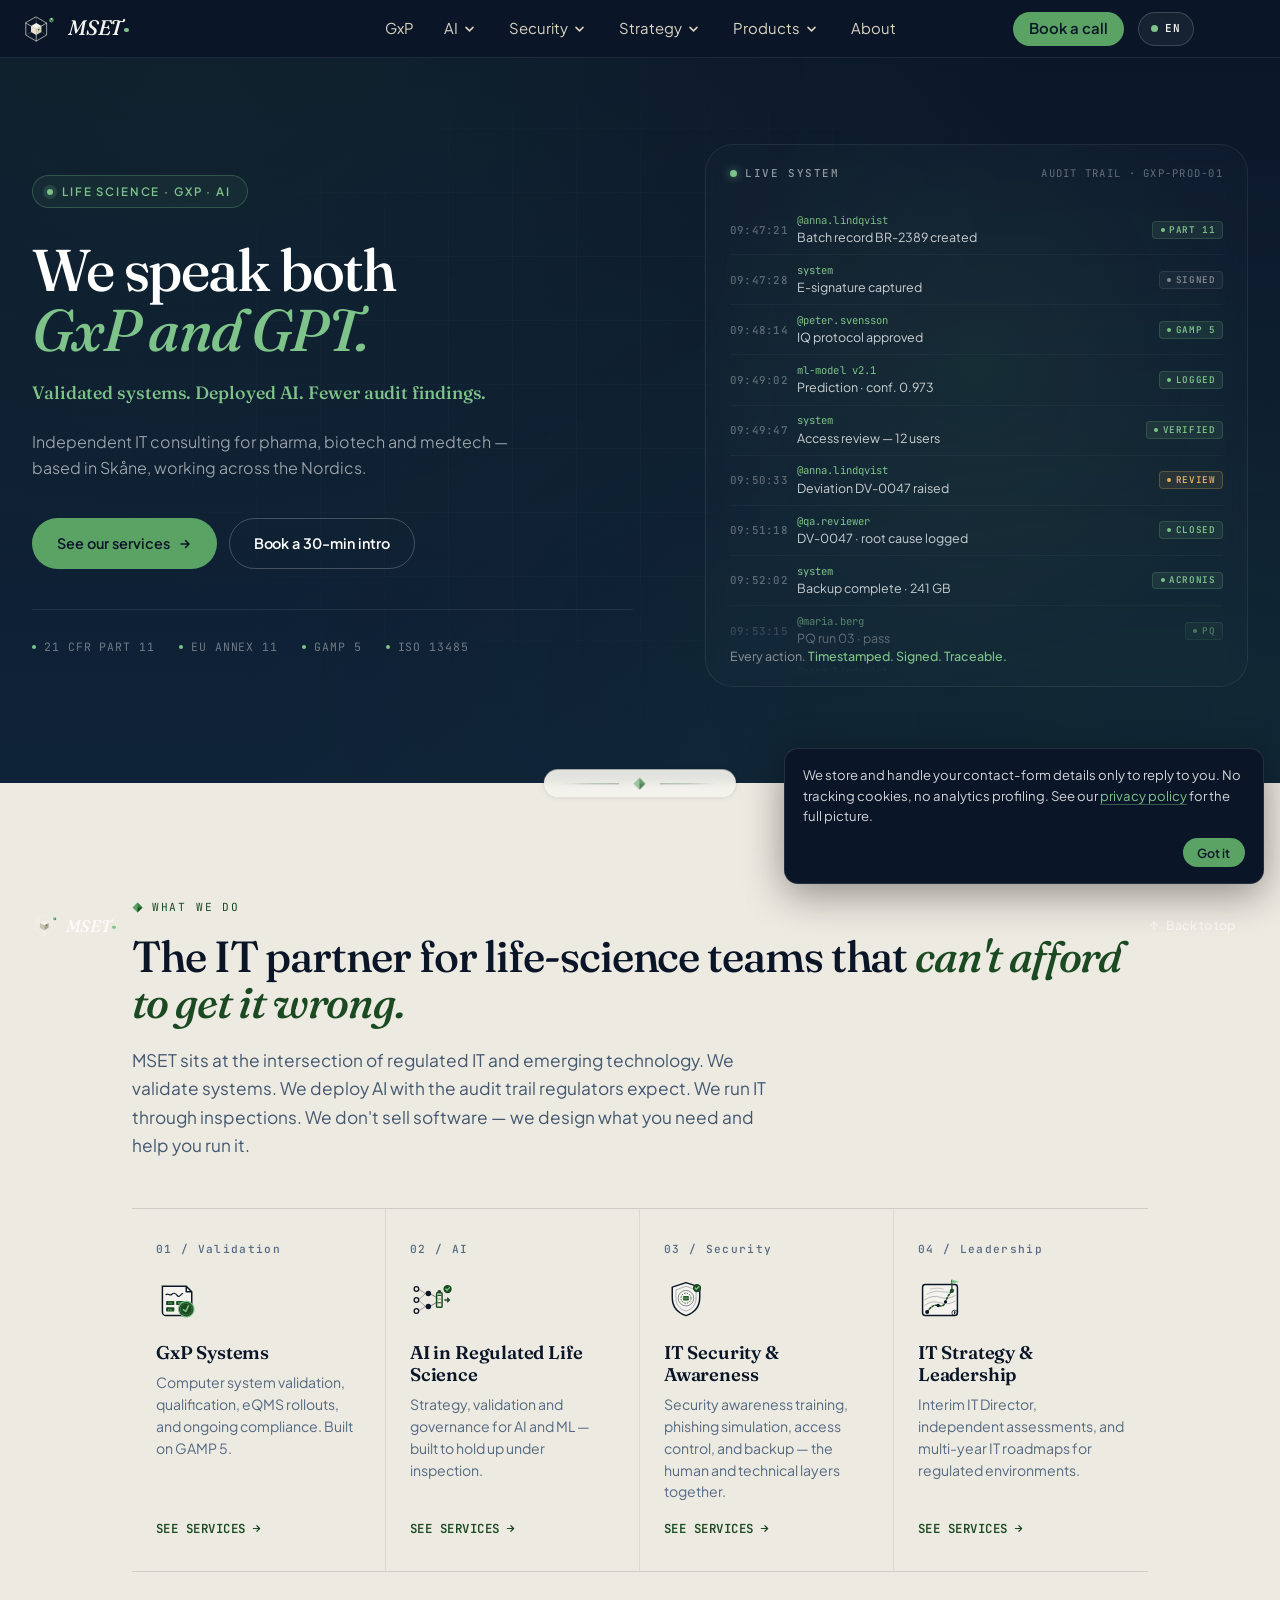
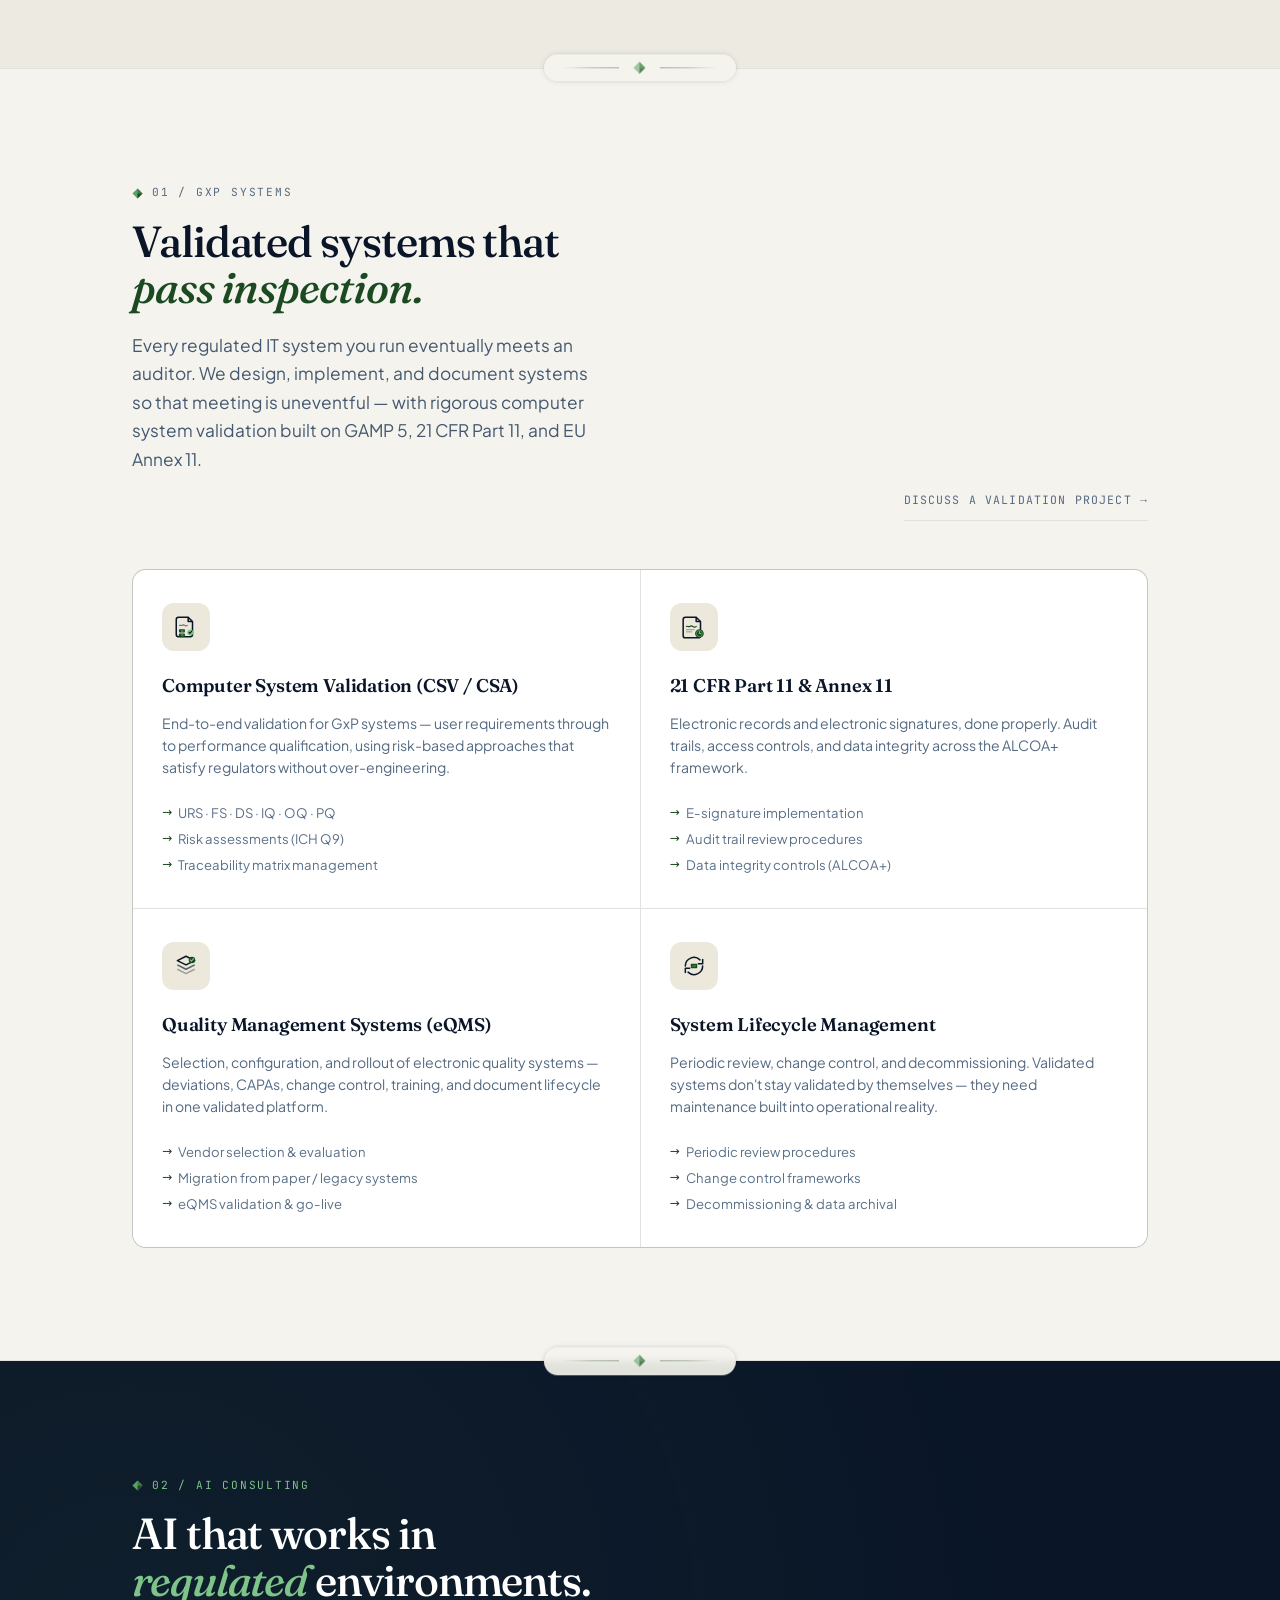
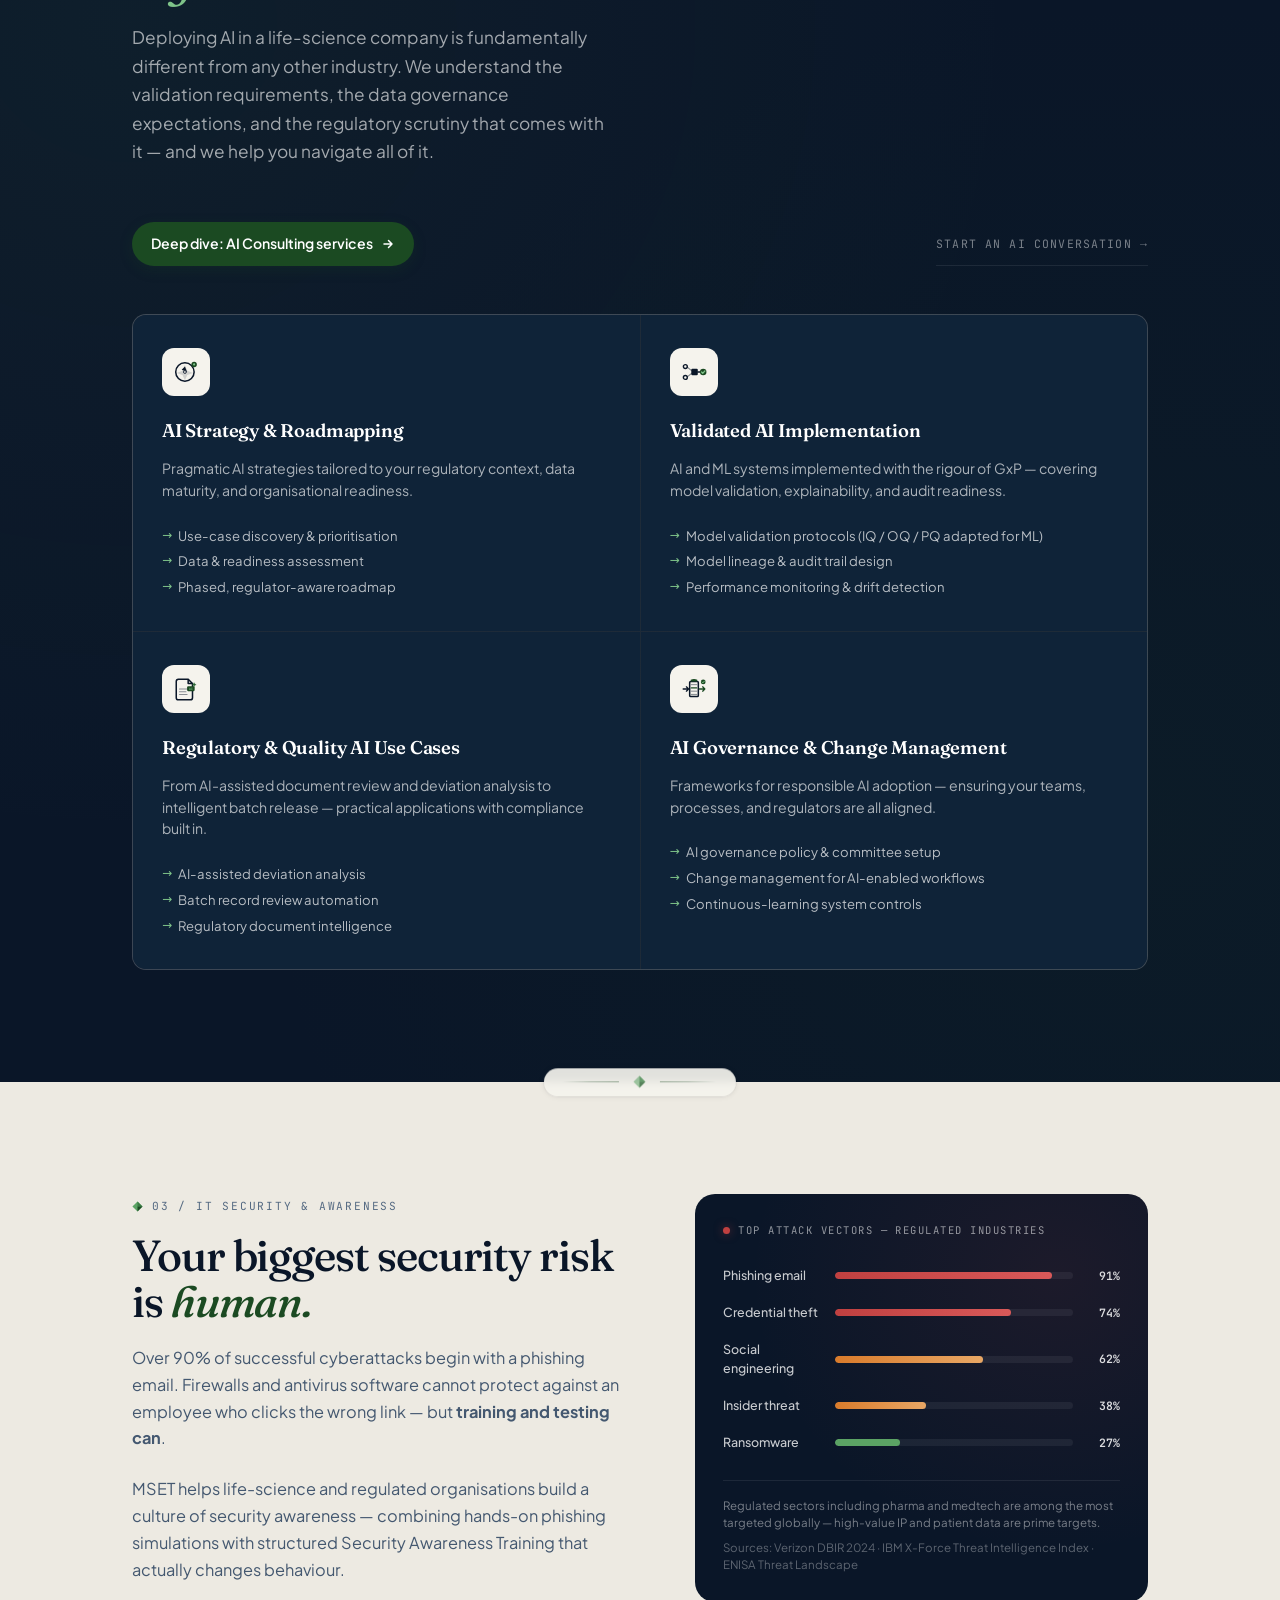
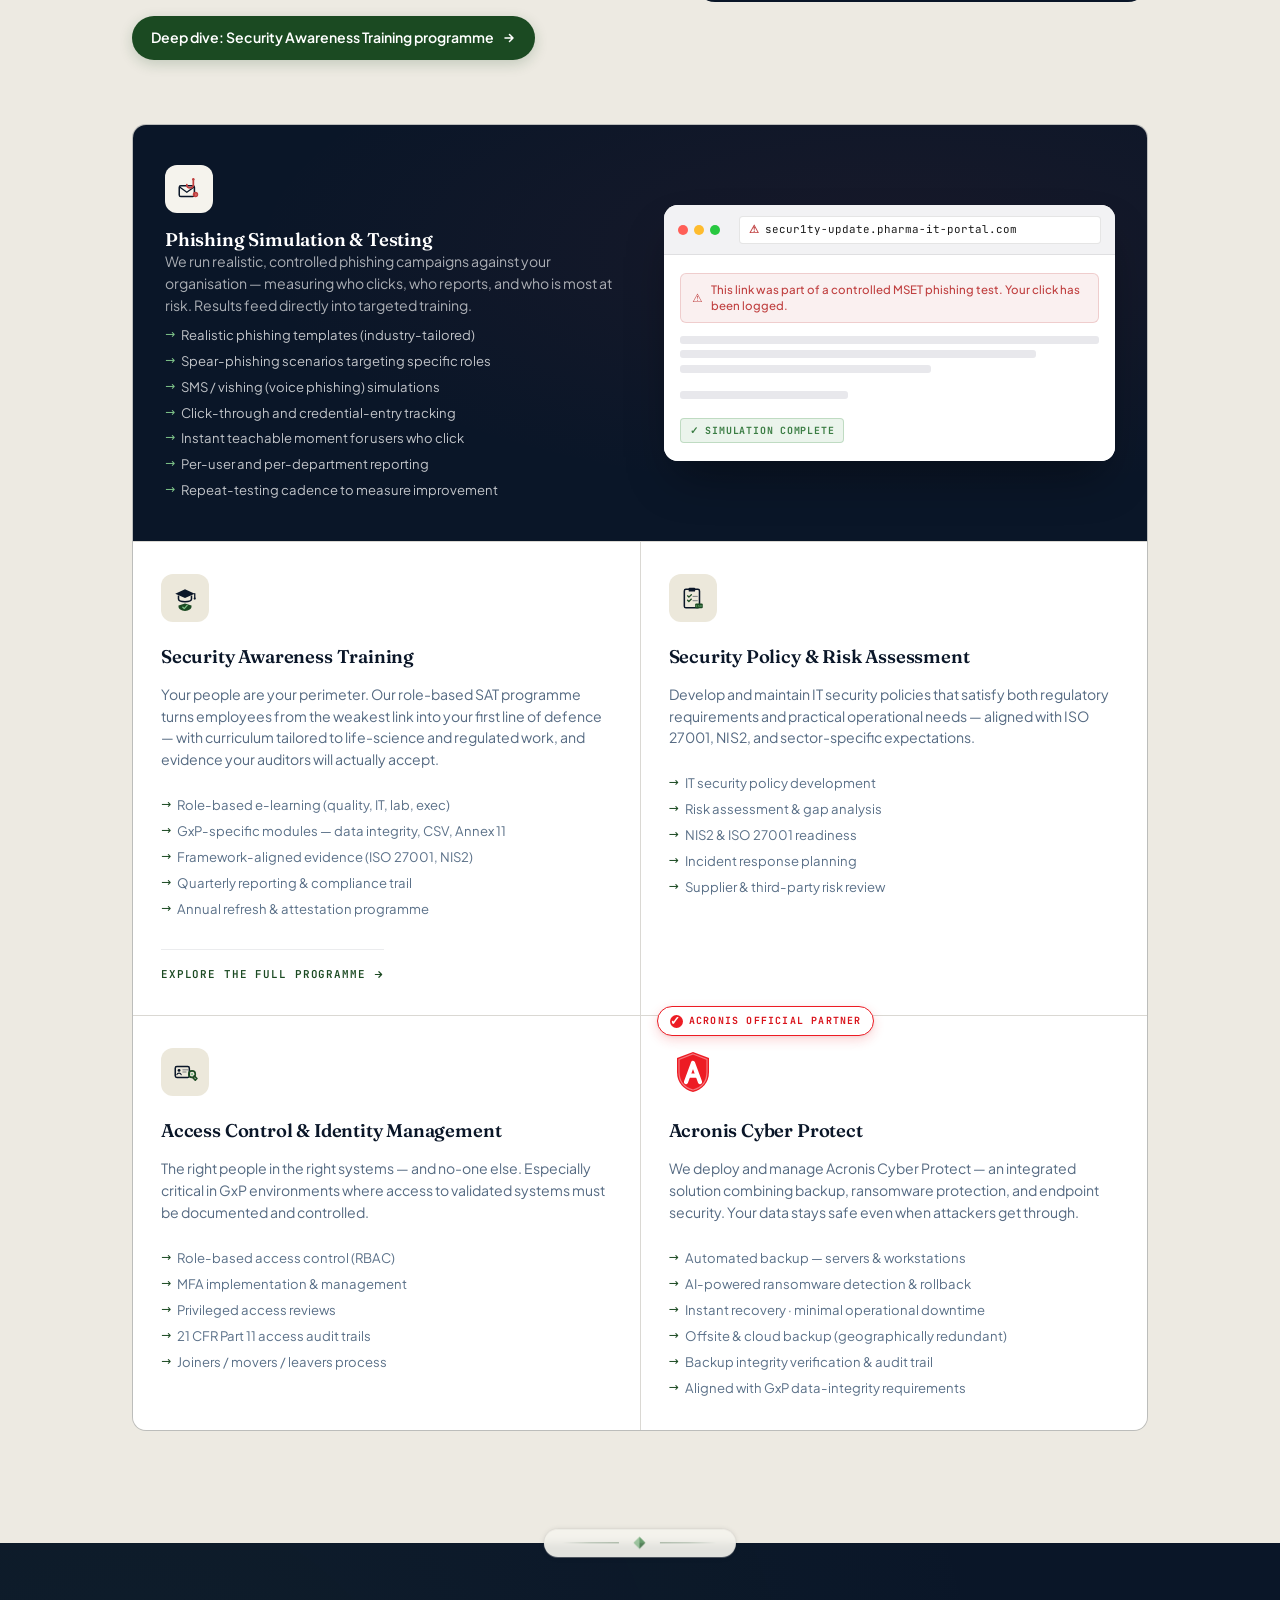
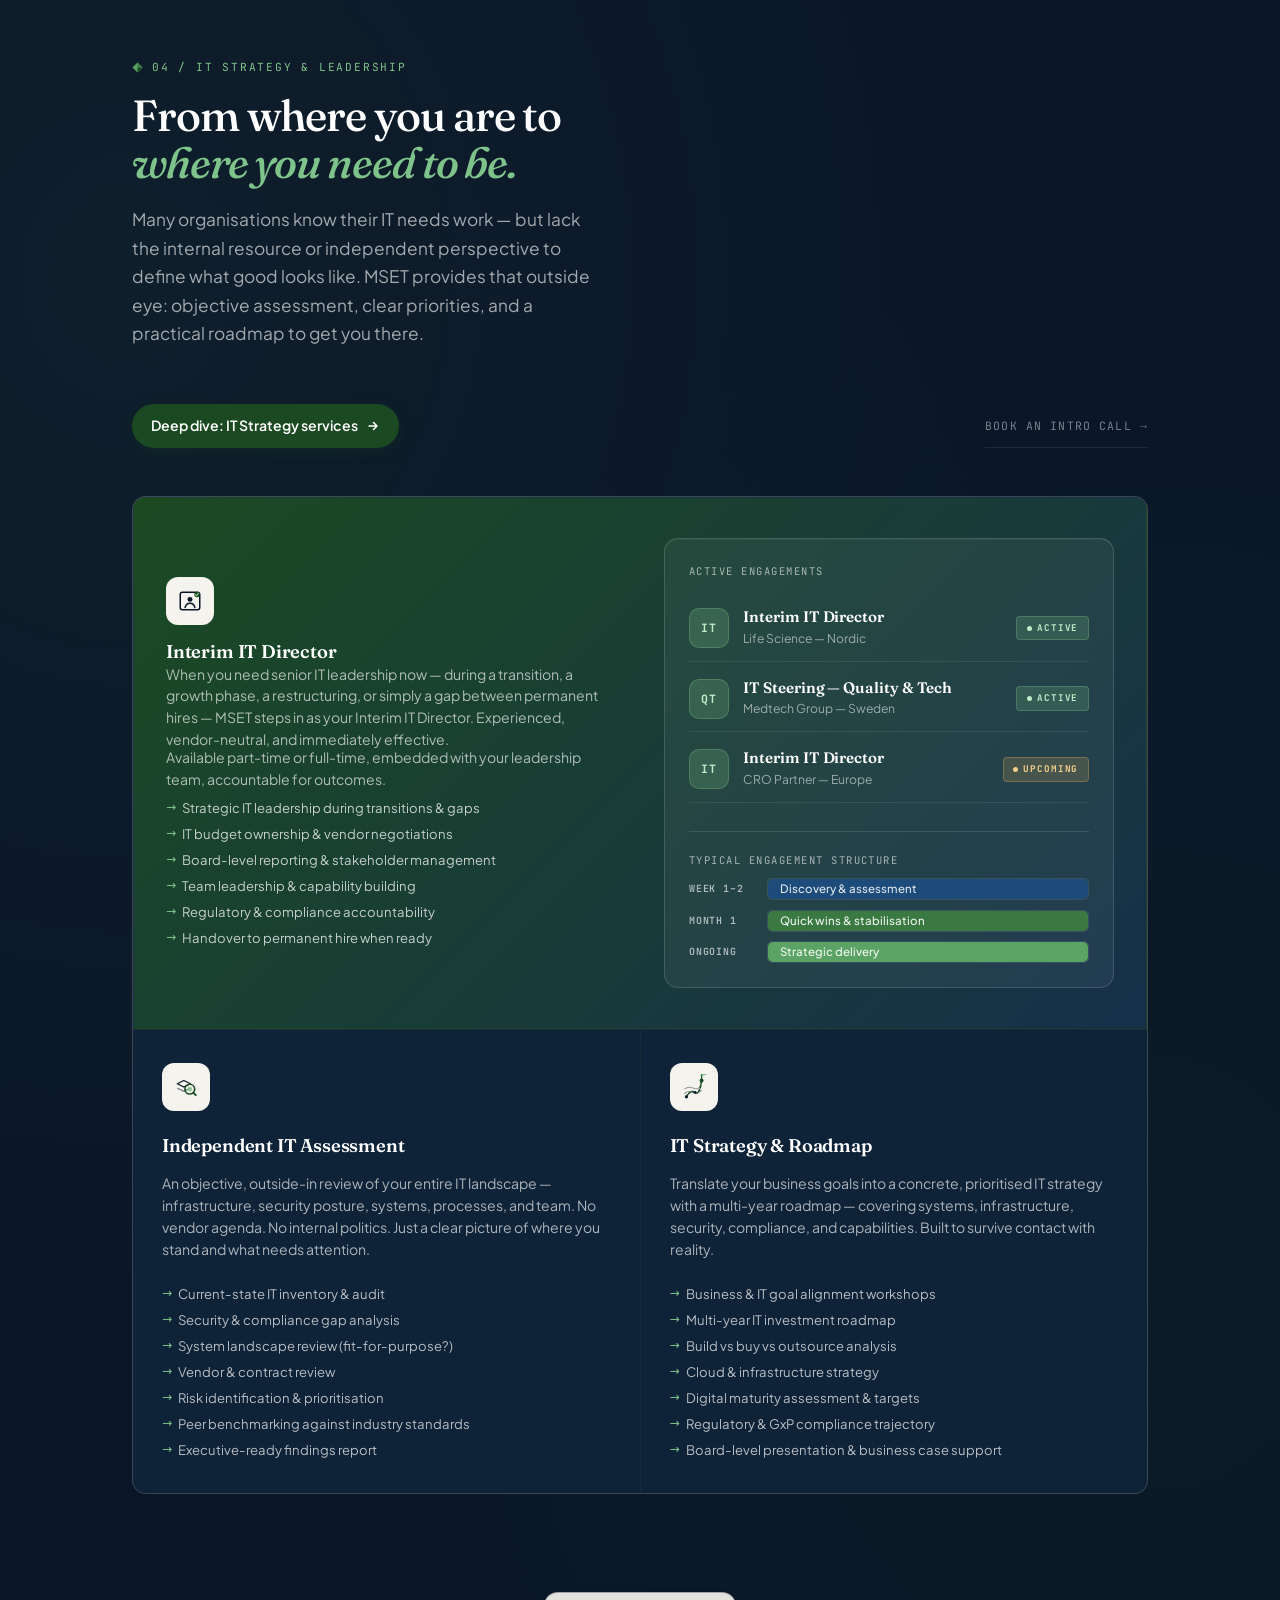
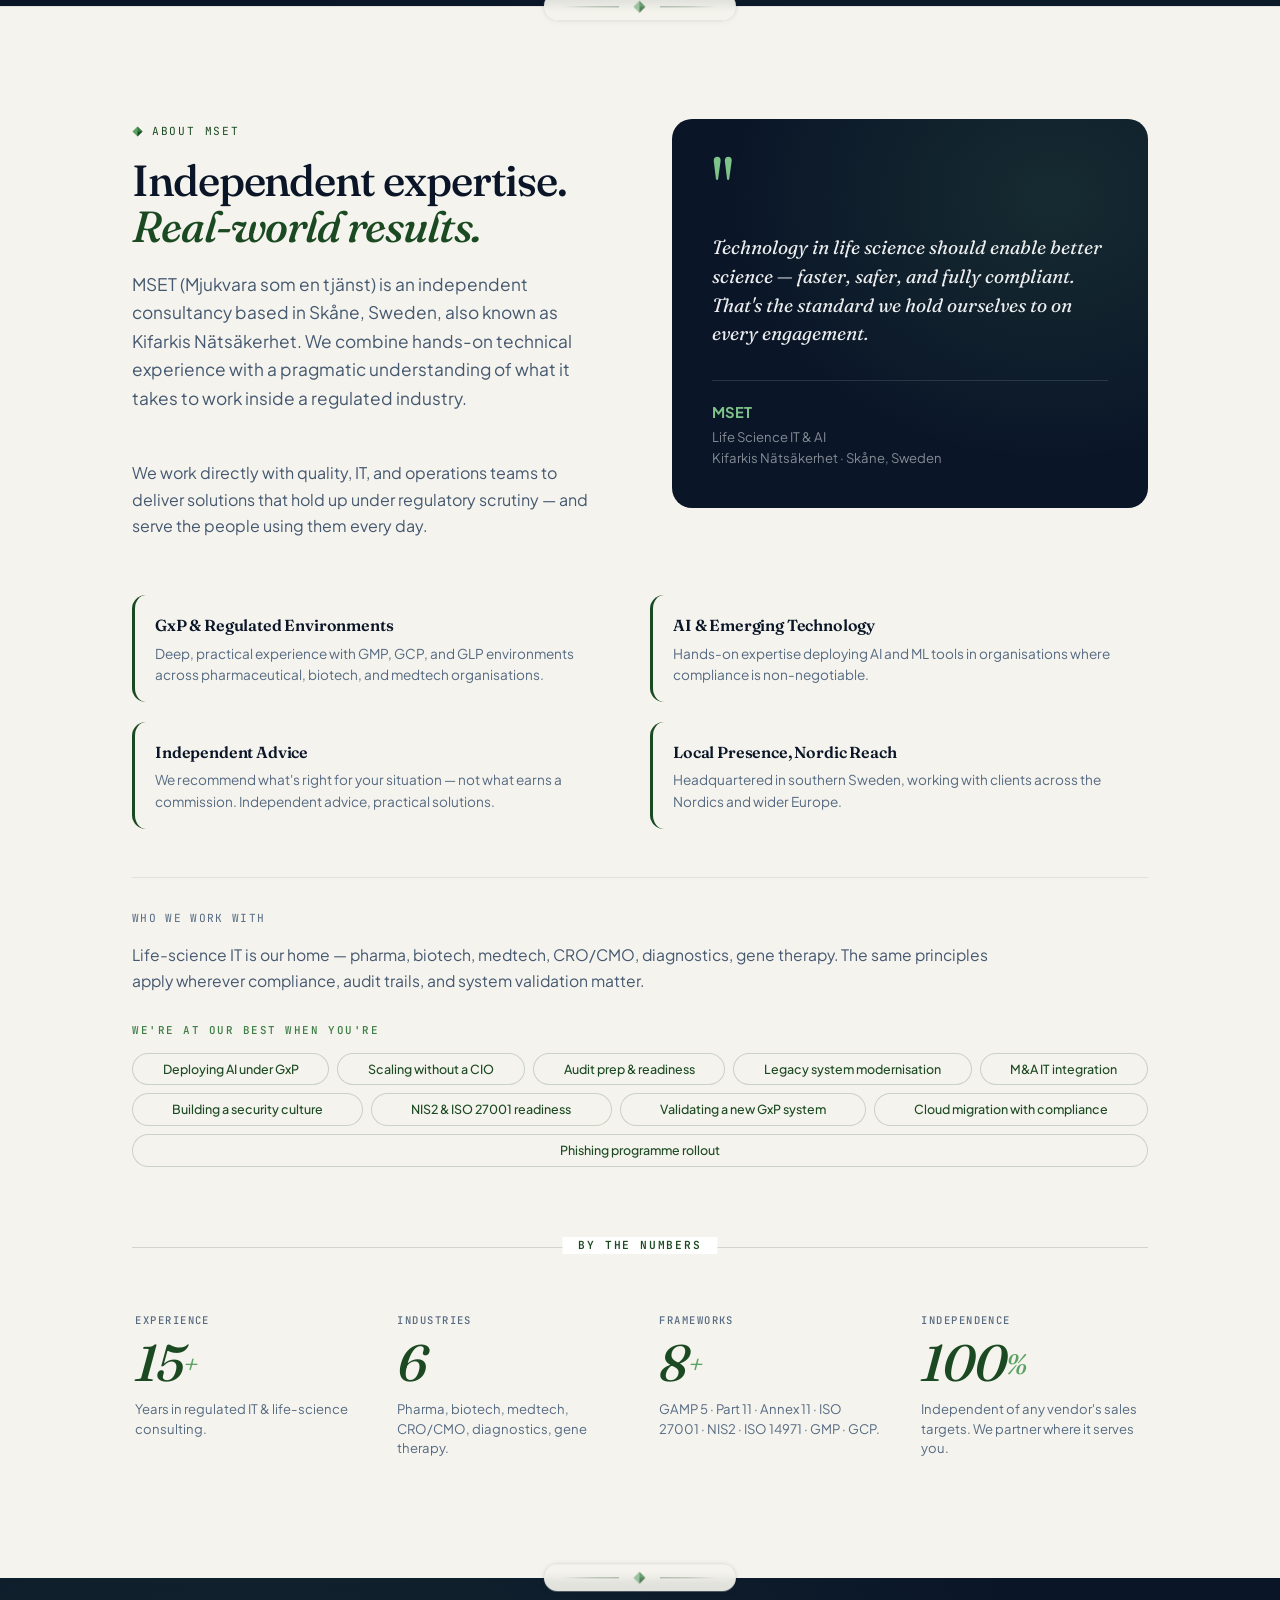
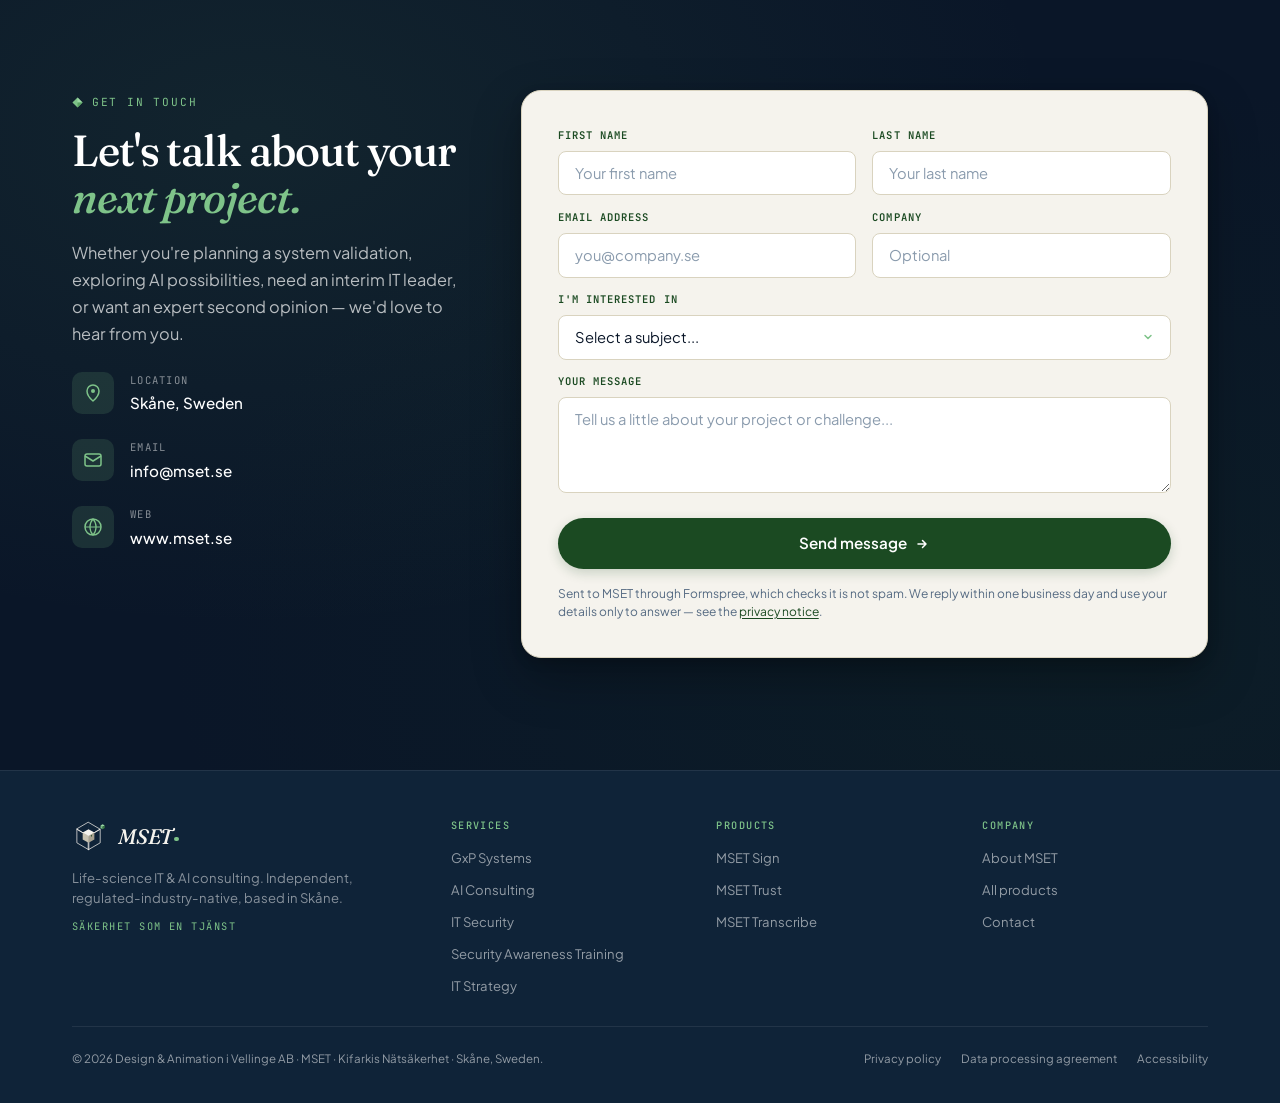
==== commit 64ec99ac: "Footer and contact form updated, accessibility fixes" ====
--- a/index.html
+++ b/index.html
@@ -490,7 +490,7 @@
   font-family:var(--f-mono);font-size:.62rem;
   letter-spacing:.12em;text-transform:uppercase;font-weight:700;
   padding:.38rem .75rem;border-radius:var(--r-full);
-  background:#fff;color:#ED1C24;
+  background:#fff;color:#D9141C;
   border:1.5px solid #ED1C24;
   box-shadow:0 4px 12px rgba(237,28,36,.18), 0 1px 3px rgba(10,22,40,.06);
   transition:transform .25s var(--ease-spring), box-shadow .25s;
@@ -909,10 +909,10 @@
   background:#0A1628;
   border-top:1px solid rgba(255,255,255,.08);
   transform:translateY(100%);
-  transition:transform .35s var(--ease);
-  pointer-events:none;
-}
-.floating-footer.visible{transform:translateY(0);pointer-events:auto}
+  transition:transform .35s var(--ease),visibility 0s linear .35s;
+  pointer-events:none;visibility:hidden;
+}
+.floating-footer.visible{transform:translateY(0);pointer-events:auto;visibility:visible;transition:transform .35s var(--ease)}
 .floating-footer.hidden{transform:translateY(100%);pointer-events:none}
 .ff-inner{
   max-width:1280px;margin:0 auto;padding:.55rem 2rem;
@@ -1058,14 +1058,16 @@
   cursor:default;
 }
 .nav-links .has-deep > a{padding:.1rem 0}
+.nav-links .has-deep[data-deep="ai"] > a{display:inline-block;min-width:24px;text-align:right;margin-left:-10px}
 .deep-toggle{
-  width:18px;height:18px;
+  width:24px;height:24px;
   display:inline-flex;align-items:center;justify-content:center;
   color:rgba(255,255,255,.5);border-radius:3px;padding:0;
-  margin-left:-.1rem;background:transparent;border:none;cursor:pointer;
+  margin:-3px -3px -3px -4px;background:transparent;border:none;cursor:pointer;
   transition:color .2s var(--ease,cubic-bezier(.16,1,.3,1)),transform .25s var(--ease,cubic-bezier(.16,1,.3,1));
 }
 .deep-toggle:hover,.deep-toggle:focus-visible{color:var(--emerald-bright);outline:none}
+.deep-toggle:focus-visible{outline:2px solid var(--emerald-bright);outline-offset:1px}
 .deep-toggle svg{
   width:10px;height:10px;
   transition:transform .25s var(--ease,cubic-bezier(.16,1,.3,1));
@@ -1208,7 +1210,7 @@
   .mobile-menu .lang-pop::after{display:none}
   .mobile-menu .lang-pop .native{color:rgba(255,255,255,.85)}
   .mobile-menu .lang-pop .code{color:rgba(255,255,255,.5)}
-  .mobile-menu .lang-pop-label{color:rgba(255,255,255,.45)}
+  .mobile-menu .lang-pop-label{color:rgba(255,255,255,.62)}
   .mobile-menu .lang-pop button:hover{background:rgba(255,255,255,.05)}
   .mobile-menu .lang-pop button[aria-pressed="true"] .native{color:var(--emerald-glow)}
   .mobile-menu .lang-pop button[aria-pressed="true"] .code{color:var(--emerald-bright)}
@@ -2540,9 +2542,9 @@
 </div>
 </div>
 </footer>
-<div aria-hidden="true" class="floating-footer" id="floatingFooter">
+<div aria-hidden="true" inert class="floating-footer" id="floatingFooter">
 <div class="ff-inner">
-<a aria-label="Back to top" data-i18n-aria="aria.back-top" class="ff-brand" href="#">
+<a aria-label="MSET, back to top" data-i18n-aria="aria.brand-top" class="ff-brand" href="#">
 <svg aria-hidden="true"><use href="#logo-vault-dark"></use></svg>
 <span class="wordmark">MSET<span class="dot"></span></span>
 </a>
@@ -2655,10 +2657,12 @@
         floatingFooter.classList.add('visible');
         floatingFooter.classList.remove('hidden');
         floatingFooter.setAttribute('aria-hidden','false');
+        floatingFooter.removeAttribute('inert');
       } else {
         floatingFooter.classList.remove('visible');
         floatingFooter.classList.add('hidden');
         floatingFooter.setAttribute('aria-hidden','true');
+        floatingFooter.setAttribute('inert','');
       }
     }
     window.addEventListener('scroll', updateFloatingFooter, { passive:true });
--- a/shell.css
+++ b/shell.css
@@ -6,148 +6,156 @@
   --fs-mono:'JetBrains Mono',ui-monospace,monospace;
   --fs-width:1200px;--fs-gutter:2rem;
   box-sizing:border-box;font-family:var(--fs-body);-webkit-font-smoothing:antialiased;
+  font-size:16px;line-height:1.55;font-weight:400;font-style:normal;letter-spacing:normal;text-transform:none;
 }
-.fs-contact *,.fs-contact *::before,.fs-contact *::after,
-.fs-foot *,.fs-foot *::before,.fs-foot *::after{box-sizing:border-box}
+.fs-contact *,.fs-contact *::before,.fs-contact *::after,.fs-foot *,.fs-foot *::before,.fs-foot *::after{box-sizing:border-box}
+:is(.fs-contact,.fs-foot) :where(p,a,li,ul,ol,h2,h3,span,label,nav,small,summary,details,button,input,select,textarea){
+  font-family:inherit;font-size:inherit;line-height:inherit;letter-spacing:inherit;text-transform:inherit;color:inherit}
+:is(.fs-contact,.fs-foot) :where(p,a,li,ul,ol,span,label,nav,small,summary,details){font-weight:inherit;font-style:inherit}
+:is(.fs-contact,.fs-foot) :where(p,li,ul,ol,h2,h3,label,summary,details,nav){margin:0;padding:0}
 
 .fs-contact{padding:7rem 0;background:var(--fs-ink);color:#fff;position:relative;overflow:hidden}
 .fs-contact::before{content:'';position:absolute;inset:0;pointer-events:none;
   background:radial-gradient(ellipse at 20% 20%,rgba(91,163,100,.1) 0%,transparent 55%),
              radial-gradient(ellipse at 85% 85%,rgba(27,74,34,.14) 0%,transparent 60%)}
-.fs-contact-inner{max-width:var(--fs-width);margin:0 auto;padding:0 var(--fs-gutter);position:relative;
+:is(.fs-contact,.fs-foot) .fs-contact-inner{max-width:var(--fs-width);margin:0 auto;padding:0 var(--fs-gutter);position:relative;
   display:grid;grid-template-columns:.8fr 1.4fr;gap:3.5rem;align-items:start}
-.fs-eyebrow{font-family:var(--fs-mono);font-size:.7rem;letter-spacing:.16em;text-transform:uppercase;
+:is(.fs-contact,.fs-foot) .fs-eyebrow{font-family:var(--fs-mono);font-size:.7rem;letter-spacing:.16em;text-transform:uppercase;
   color:var(--fs-emerald-bright);margin:0 0 1rem;display:inline-flex;align-items:center;gap:.55rem;
   font-feature-settings:"lnum" 1}
-.fs-eyebrow::before{content:"";width:11px;height:11px;flex-shrink:0;background-size:contain;background-repeat:no-repeat;
+:is(.fs-contact,.fs-foot) .fs-eyebrow::before{content:"";width:11px;height:11px;flex-shrink:0;background-size:contain;background-repeat:no-repeat;
   background-image:url("data:image/svg+xml;utf8,<svg xmlns='http://www.w3.org/2000/svg' viewBox='0 0 12 12'><path d='M6 0.5 L11.5 6 L6 11.5 L0.5 6 Z' fill='%237EC389'/><path d='M6 0.5 L11.5 6 L6 6 Z' fill='%239BD7A4'/><path d='M6 6 L11.5 6 L6 11.5 Z' fill='%235BA364'/></svg>")}
-.fs-title{font-family:var(--fs-display);font-weight:500;font-size:clamp(1.9rem,3.4vw,2.75rem);
+:is(.fs-contact,.fs-foot) .fs-title{font-family:var(--fs-display);font-weight:500;font-size:clamp(1.9rem,3.4vw,2.75rem);
   line-height:1.07;letter-spacing:-.025em;margin:0 0 1.25rem;color:#fff}
-.fs-title em{font-style:italic;font-weight:500;color:var(--fs-emerald-bright)}
-.fs-lede{font-size:1.02rem;line-height:1.65;color:rgba(255,255,255,.7);max-width:640px;margin:0 0 1.5rem}
-.fs-detail{display:flex;align-items:flex-start;gap:1rem;margin-top:1.5rem}
-.fs-detail-icon{width:42px;height:42px;border-radius:10px;flex-shrink:0;display:flex;align-items:center;
+:is(.fs-contact,.fs-foot) .fs-title em{font-style:italic;font-weight:500;color:var(--fs-emerald-bright)}
+:is(.fs-contact,.fs-foot) .fs-lede{font-size:1.02rem;line-height:1.65;color:rgba(255,255,255,.7);max-width:640px;margin:0 0 1.5rem}
+:is(.fs-contact,.fs-foot) .fs-detail{display:flex;align-items:flex-start;gap:1rem;margin-top:1.5rem}
+:is(.fs-contact,.fs-foot) .fs-detail-icon{width:42px;height:42px;border-radius:10px;flex-shrink:0;display:flex;align-items:center;
   justify-content:center;background:rgba(126,195,137,.14);color:var(--fs-emerald-bright)}
-.fs-detail-label{font-family:var(--fs-mono);font-size:.66rem;color:rgba(255,255,255,.5);letter-spacing:.12em;
+:is(.fs-contact,.fs-foot) .fs-detail-label{font-family:var(--fs-mono);font-size:.66rem;color:rgba(255,255,255,.5);letter-spacing:.12em;
   text-transform:uppercase;margin:0 0 .2rem}
-.fs-detail-value{font-size:.95rem;font-weight:500;color:#fff;margin:0}
-.fs-detail-value a{color:inherit;text-decoration:none}
-.fs-detail-value a:hover,.fs-detail-value a:focus-visible{text-decoration:underline}
+:is(.fs-contact,.fs-foot) .fs-detail-value{font-size:.95rem;font-weight:500;color:#fff;margin:0}
+:is(.fs-contact,.fs-foot) .fs-detail-value a{color:inherit;text-decoration:none}
+:is(.fs-contact,.fs-foot) .fs-detail-value a:hover,:is(.fs-contact,.fs-foot) .fs-detail-value a:focus-visible{text-decoration:underline}
 
-.fs-form{background:var(--fs-cream);border:1px solid var(--fs-cream-2);border-radius:20px;padding:2.25rem;
+:is(.fs-contact,.fs-foot) .fs-form{background:var(--fs-cream);border:1px solid var(--fs-cream-2);border-radius:20px;padding:2.25rem;
   box-shadow:0 20px 50px rgba(0,0,0,.3),0 4px 12px rgba(0,0,0,.15);position:relative;color:var(--fs-ink);margin:0}
-.fs-row{display:grid;grid-template-columns:1fr 1fr;gap:1rem}
-.fs-group{display:flex;flex-direction:column;gap:.45rem;margin:0 0 .85rem}
-.fs-group label,.fs-pq-lbl{font-family:var(--fs-mono);font-size:.66rem;color:var(--fs-forest);letter-spacing:.1em;
+:is(.fs-contact,.fs-foot) .fs-row{display:grid;grid-template-columns:1fr 1fr;gap:1rem}
+:is(.fs-contact,.fs-foot) .fs-group{display:flex;flex-direction:column;gap:.45rem;margin:0 0 .85rem}
+:is(.fs-contact,.fs-foot) .fs-group label,:is(.fs-contact,.fs-foot) .fs-pq-lbl{font-family:var(--fs-mono);font-size:.66rem;color:var(--fs-forest);letter-spacing:.1em;
   text-transform:uppercase;font-weight:600}
-.fs-group input,.fs-group textarea,.fs-group select{width:100%;padding:.7rem 1rem;border-radius:8px;background:#fff;
+:is(.fs-contact,.fs-foot) .fs-group input,:is(.fs-contact,.fs-foot) .fs-group textarea,:is(.fs-contact,.fs-foot) .fs-group select{width:100%;padding:.7rem 1rem;border-radius:8px;background:#fff;
   border:1px solid var(--fs-cream-2);color:var(--fs-ink);font:400 .92rem/1.4 var(--fs-body);outline:none;
   appearance:none;-webkit-appearance:none;transition:border-color .2s,box-shadow .2s;margin:0}
-.fs-group input::placeholder,.fs-group textarea::placeholder{color:#8a9bad}
-.fs-group input:hover,.fs-group textarea:hover,.fs-group select:hover{border-color:var(--fs-emerald)}
-.fs-group input:focus,.fs-group textarea:focus,.fs-group select:focus{border-color:var(--fs-forest);
+:is(.fs-contact,.fs-foot) .fs-group input::placeholder,:is(.fs-contact,.fs-foot) .fs-group textarea::placeholder{color:#8a9bad}
+:is(.fs-contact,.fs-foot) .fs-group input:hover,:is(.fs-contact,.fs-foot) .fs-group textarea:hover,:is(.fs-contact,.fs-foot) .fs-group select:hover{border-color:var(--fs-emerald)}
+:is(.fs-contact,.fs-foot) .fs-group input:focus,:is(.fs-contact,.fs-foot) .fs-group textarea:focus,:is(.fs-contact,.fs-foot) .fs-group select:focus{border-color:var(--fs-forest);
   box-shadow:0 0 0 3px rgba(91,163,100,.15)}
-.fs-group select{cursor:pointer;padding-right:2.5rem;background-repeat:no-repeat;background-position:right 1rem center;
+:is(.fs-contact,.fs-foot) .fs-group select{cursor:pointer;padding-right:2.5rem;background-repeat:no-repeat;background-position:right 1rem center;
   background-size:12px;background-image:url("data:image/svg+xml;charset=utf-8,%3Csvg xmlns='http://www.w3.org/2000/svg' viewBox='0 0 12 12'%3E%3Cpath d='M3 4.5l3 3 3-3' stroke='%237EC389' stroke-width='1.5' fill='none' stroke-linecap='round' stroke-linejoin='round'/%3E%3C/svg%3E")}
-.fs-group select option,.fs-group select optgroup{background:#12222F;color:#9BD7A4}
+:is(.fs-contact,.fs-foot) .fs-group select option,:is(.fs-contact,.fs-foot) .fs-group select optgroup{background:#12222F;color:#9BD7A4}
 @supports (appearance:base-select){
-  .fs-group select,.fs-group select::picker(select){appearance:base-select}
-  .fs-group select::picker-icon{display:none}
-  .fs-group select::picker(select){background:#12222F;border:1px solid rgba(126,195,137,.28);border-radius:12px;
+  :is(.fs-contact,.fs-foot) .fs-group select,:is(.fs-contact,.fs-foot) .fs-group select::picker(select){appearance:base-select}
+  :is(.fs-contact,.fs-foot) .fs-group select::picker-icon{display:none}
+  :is(.fs-contact,.fs-foot) .fs-group select::picker(select){background:#12222F;border:1px solid rgba(126,195,137,.28);border-radius:12px;
     padding:6px;margin:6px 0;box-shadow:0 18px 40px rgba(0,0,0,.35),0 2px 8px rgba(0,0,0,.2);max-height:min(60vh,420px);overflow-y:auto}
-  .fs-group select optgroup{background:transparent;padding:4px 0 2px;font:600 10px/1.4 var(--fs-mono);letter-spacing:.12em;
+  :is(.fs-contact,.fs-foot) .fs-group select optgroup{background:transparent;padding:4px 0 2px;font:600 10px/1.4 var(--fs-mono);letter-spacing:.12em;
     text-transform:uppercase;color:rgba(155,215,164,.55)}
-  .fs-group select optgroup legend{padding:6px 12px 4px}
-  .fs-group select option{display:flex;align-items:center;gap:12px;background:transparent;color:#9BD7A4;
+  :is(.fs-contact,.fs-foot) .fs-group select optgroup legend{padding:6px 12px 4px}
+  :is(.fs-contact,.fs-foot) .fs-group select option{display:flex;align-items:center;gap:12px;background:transparent;color:#9BD7A4;
     font:600 12px/1.35 var(--fs-mono);letter-spacing:.04em;text-transform:none;padding:9px 12px;border-radius:8px;cursor:pointer}
-  .fs-group select option:hover,.fs-group select option:focus-visible{background:rgba(126,195,137,.12);color:#C9EBCE;outline:none}
-  .fs-group select option:checked{color:#C9EBCE}
-  .fs-group select option::checkmark{order:1;margin-left:auto;content:"\2713";color:#9BD7A4;font-weight:600}
-  .fs-group select option:not(:checked)::checkmark{visibility:hidden}
+  :is(.fs-contact,.fs-foot) .fs-group select option:hover,:is(.fs-contact,.fs-foot) .fs-group select option:focus-visible{background:rgba(126,195,137,.12);color:#C9EBCE;outline:none}
+  :is(.fs-contact,.fs-foot) .fs-group select option:checked{color:#C9EBCE}
+  :is(.fs-contact,.fs-foot) .fs-group select option::checkmark{order:1;margin-left:auto;content:"\2713";color:#9BD7A4;font-weight:600}
+  :is(.fs-contact,.fs-foot) .fs-group select option:not(:checked)::checkmark{visibility:hidden}
 }
-.fs-group textarea{min-height:96px;resize:vertical}
-.fs-trap{position:absolute;left:-9999px;width:1px;height:1px;opacity:0;pointer-events:none}
-.fs-submit{width:100%;padding:1rem;margin:.75rem 0 0;border:0;border-radius:999px;background:var(--fs-forest);color:#fff;
+:is(.fs-contact,.fs-foot) .fs-group textarea{min-height:96px;resize:vertical}
+:is(.fs-contact,.fs-foot) .fs-trap{position:absolute;left:-9999px;width:1px;height:1px;opacity:0;pointer-events:none}
+:is(.fs-contact,.fs-foot) .fs-submit{width:100%;padding:1rem;margin:.75rem 0 0;border:0;border-radius:999px;background:var(--fs-forest);color:#fff;
   font:600 .95rem/1.2 var(--fs-body);cursor:pointer;display:inline-flex;align-items:center;justify-content:center;
   gap:.5rem;box-shadow:0 4px 12px rgba(27,74,34,.2);transition:background .25s,transform .25s,box-shadow .25s}
-.fs-submit:hover{background:var(--fs-forest-light);transform:translateY(-2px);box-shadow:0 10px 24px rgba(27,74,34,.3)}
-.fs-submit:focus-visible{outline:3px solid var(--fs-emerald-bright);outline-offset:3px}
-.fs-submit:disabled{opacity:.7;cursor:wait;transform:none}
-.fs-submit.fs-error-state{background:var(--fs-danger)}
-.fs-note{font-size:.75rem;color:var(--fs-muted);margin:1rem 0 0;line-height:1.5}
-.fs-note a{color:var(--fs-forest);text-decoration:underline;text-underline-offset:2px}
-.fs-error{margin:.9rem 0 0;padding:.75rem 1rem;border-radius:14px;background:rgba(192,64,64,.08);
+:is(.fs-contact,.fs-foot) .fs-submit:hover{background:var(--fs-forest-light);transform:translateY(-2px);box-shadow:0 10px 24px rgba(27,74,34,.3)}
+:is(.fs-contact,.fs-foot) .fs-submit:focus-visible{outline:3px solid var(--fs-emerald-bright);outline-offset:3px}
+:is(.fs-contact,.fs-foot) .fs-submit:disabled{opacity:.7;cursor:wait;transform:none}
+:is(.fs-contact,.fs-foot) .fs-submit.fs-error-state{background:var(--fs-danger)}
+:is(.fs-contact,.fs-foot) .fs-note{font-size:.75rem;color:var(--fs-muted);margin:1rem 0 0;line-height:1.5}
+:is(.fs-contact,.fs-foot) .fs-note a{color:var(--fs-forest);text-decoration:underline;text-underline-offset:2px}
+:is(.fs-contact,.fs-foot) .fs-error{margin:.9rem 0 0;padding:.75rem 1rem;border-radius:14px;background:rgba(192,64,64,.08);
   border:1px solid rgba(192,64,64,.25);color:var(--fs-danger);font-size:.85rem;line-height:1.5}
-.fs-success{background:linear-gradient(180deg,rgba(126,195,137,.12),rgba(126,195,137,.04));
+:is(.fs-contact,.fs-foot) .fs-success{background:linear-gradient(180deg,rgba(126,195,137,.12),rgba(126,195,137,.04));
   border:1px solid rgba(126,195,137,.4);border-radius:20px;padding:2.5rem 2rem;text-align:center}
-.fs-success[hidden]{display:none}
-.fs-success svg{display:block;margin:0 auto 1rem}
-.fs-success h3{font-family:var(--fs-display);font-size:1.5rem;font-weight:500;color:var(--fs-cream);margin:0 0 .5rem;letter-spacing:-.015em}
-.fs-success p{font-size:.95rem;color:rgba(255,255,255,.75);line-height:1.6;margin:0 auto;max-width:380px}
-.fs-success a{color:var(--fs-emerald-bright);font-weight:500}
+:is(.fs-contact,.fs-foot) .fs-success[hidden]{display:none}
+:is(.fs-contact,.fs-foot) .fs-success svg{display:block;margin:0 auto 1rem}
+:is(.fs-contact,.fs-foot) .fs-success h3{font-family:var(--fs-display);font-size:1.5rem;font-weight:500;color:var(--fs-cream);margin:0 0 .5rem;letter-spacing:-.015em}
+:is(.fs-contact,.fs-foot) .fs-success p{font-size:.95rem;color:rgba(255,255,255,.75);line-height:1.6;margin:0 auto;max-width:380px}
+:is(.fs-contact,.fs-foot) .fs-success a{color:var(--fs-emerald-bright);font-weight:500}
 
-.fs-pq-box{border:1px solid var(--fs-cream-2);border-radius:14px;margin:0 0 .85rem;background:#ECE8DB}
-.fs-pq-box>summary{list-style:none;cursor:pointer;display:flex;align-items:center;gap:8px;padding:14px 16px;border-radius:14px}
-.fs-pq-box>summary::-webkit-details-marker{display:none}
-.fs-pq-box>summary::after{content:"\25B8";margin-left:auto;font-size:12px;color:var(--fs-emerald-deep);transition:transform .15s}
-.fs-pq-box[open]>summary::after{transform:rotate(90deg)}
-.fs-pq-box>summary:hover{background:#E4DFCF}
-.fs-pq-box>summary:focus-visible{outline:3px solid var(--fs-emerald-bright);outline-offset:2px}
-.fs-pq-body{padding:2px 16px 4px}
-.fs-pq-h{font:600 10.5px/1.3 var(--fs-mono);letter-spacing:.09em;text-transform:uppercase;color:var(--fs-emerald-deep);margin:0}
-.fs-pq-opt{font:500 .72rem/1 var(--fs-body);letter-spacing:0;text-transform:none;color:var(--fs-muted)}
-.fs-pq-chips{display:flex;flex-wrap:wrap;gap:8px}
-.fs-pq-chip{position:relative;display:inline-flex;align-items:center;padding:6px 12px;border-radius:999px;
+:is(.fs-contact,.fs-foot) .fs-pq-box{border:1px solid var(--fs-cream-2);border-radius:14px;margin:0 0 .85rem;background:#ECE8DB}
+:is(.fs-contact,.fs-foot) .fs-pq-box>summary{list-style:none;cursor:pointer;display:flex;align-items:center;justify-content:flex-start;gap:8px;padding:14px 16px;border-radius:14px}
+:is(.fs-contact,.fs-foot) .fs-pq-box>summary::-webkit-details-marker{display:none}
+:is(.fs-contact,.fs-foot) .fs-pq-box>summary::after{content:"\25B8";margin-left:auto;font-size:12px;color:var(--fs-emerald-deep);transition:transform .15s}
+:is(.fs-contact,.fs-foot) .fs-pq-box[open]>summary::after{transform:rotate(90deg)}
+:is(.fs-contact,.fs-foot) .fs-pq-box>summary:hover{background:#E4DFCF}
+:is(.fs-contact,.fs-foot) .fs-pq-box>summary:focus-visible{outline:3px solid var(--fs-emerald-bright);outline-offset:2px}
+:is(.fs-contact,.fs-foot) .fs-pq-body{padding:2px 16px 4px}
+:is(.fs-contact,.fs-foot) .fs-pq-h{font:600 10.5px/1.3 var(--fs-mono);letter-spacing:.09em;text-transform:uppercase;color:var(--fs-emerald-deep);margin:0}
+:is(.fs-contact,.fs-foot) .fs-pq-opt{font:500 .72rem/1 var(--fs-body);letter-spacing:0;text-transform:none;color:var(--fs-muted)}
+:is(.fs-contact,.fs-foot) .fs-pq-chips{display:flex;flex-wrap:wrap;gap:8px}
+:is(.fs-contact,.fs-foot) .fs-pq-chip{position:relative;display:inline-flex;align-items:center;padding:6px 12px;border-radius:999px;
   border:1px solid rgba(10,22,40,.16);font:500 .85rem/1.3 var(--fs-body);color:#36433d;background:#fff;cursor:pointer}
-.fs-group label.fs-pq-chip{font-family:var(--fs-body);font-size:.85rem;text-transform:none;letter-spacing:0;font-weight:500;color:#36433d}
-.fs-pq-chip input{position:absolute;opacity:0;width:1px;height:1px;pointer-events:none}
-.fs-pq-chip.on,.fs-group label.fs-pq-chip.on{border-color:var(--fs-forest);background:var(--fs-forest);color:var(--fs-cream);font-weight:600}
-.fs-pq-chip:focus-within{box-shadow:0 0 0 3px rgba(91,163,100,.3)}
-.fs-pq-gloss{font-size:.78rem;line-height:1.5;color:#526477;margin:-6px 0 1rem}
-.fs-pq-gloss b{color:var(--fs-forest);font-weight:600}
-.fs-pq-gloss a{color:var(--fs-emerald-deep);font-weight:600}
+:is(.fs-contact,.fs-foot) .fs-group label.fs-pq-chip{font-family:var(--fs-body);font-size:.85rem;text-transform:none;letter-spacing:0;font-weight:500;color:#36433d}
+:is(.fs-contact,.fs-foot) .fs-pq-chip input{position:absolute;opacity:0;width:1px;height:1px;pointer-events:none}
+:is(.fs-contact,.fs-foot) .fs-pq-chip.on,:is(.fs-contact,.fs-foot) .fs-group label.fs-pq-chip.on{border-color:var(--fs-forest);background:var(--fs-forest);color:var(--fs-cream);font-weight:600}
+:is(.fs-contact,.fs-foot) .fs-pq-chip:focus-within{box-shadow:0 0 0 3px rgba(91,163,100,.3)}
+:is(.fs-contact,.fs-foot) .fs-pq-gloss{font-size:.78rem;line-height:1.5;color:#526477;margin:-6px 0 1rem}
+:is(.fs-contact,.fs-foot) .fs-pq-gloss b{color:var(--fs-forest);font-weight:600}
+:is(.fs-contact,.fs-foot) .fs-pq-gloss a{color:var(--fs-emerald-deep);font-weight:600}
 
 .fs-foot{background:var(--fs-ink-2);color:rgba(255,255,255,.55);border-top:1px solid rgba(255,255,255,.08);padding:48px 0 32px}
-.fs-foot-inner{max-width:var(--fs-width);margin:0 auto;padding:0 var(--fs-gutter)}
-.fs-foot-grid{display:grid;grid-template-columns:1.5fr 1fr 1fr 1fr;gap:2.5rem;padding-bottom:1.75rem;
+:is(.fs-contact,.fs-foot) .fs-foot-inner{max-width:var(--fs-width);margin:0 auto;padding:0 var(--fs-gutter)}
+:is(.fs-contact,.fs-foot) .fs-foot-grid{display:grid;grid-template-columns:1.5fr 1fr 1fr 1fr;gap:2.5rem;padding-bottom:1.75rem;
   border-bottom:1px solid rgba(255,255,255,.08);margin-bottom:1.25rem}
 .fs-foot a.fs-brand{display:inline-flex;align-items:center;gap:11px;color:var(--fs-cream);text-decoration:none;margin:0 0 .9rem}
-.fs-brand svg{width:35px;height:35px;flex:none}
-.fs-brand .fs-wm{display:flex;align-items:baseline;gap:9px}
-.fs-brand .fs-word{font-family:var(--fs-display);font-style:italic;font-weight:500;font-size:21px;letter-spacing:-.01em;line-height:1}
-.fs-brand .fs-dot{display:inline-block;width:.2em;height:.2em;background:var(--fs-emerald-bright);border-radius:50%;vertical-align:.12em;margin-left:.06em}
-.fs-brand .fs-prod{font-family:var(--fs-mono);font-size:10px;letter-spacing:.22em;text-transform:uppercase;color:rgba(255,255,255,.42)}
-.fs-foot-brand p{font-size:.82rem;line-height:1.55;color:rgba(255,255,255,.5);max-width:340px;margin:0}
-.fs-tag{display:block;font-family:var(--fs-mono);font-size:.65rem;color:var(--fs-emerald-bright);letter-spacing:.14em;
+:is(.fs-contact,.fs-foot) .fs-brand svg{width:35px;height:35px;flex:none}
+:is(.fs-contact,.fs-foot) .fs-brand .fs-wm{display:flex;align-items:baseline;gap:9px}
+:is(.fs-contact,.fs-foot) .fs-brand .fs-word{font-family:var(--fs-display);font-style:italic;font-weight:500;font-size:21px;letter-spacing:-.01em;line-height:1}
+:is(.fs-contact,.fs-foot) .fs-brand .fs-dot{display:inline-block;width:.2em;height:.2em;background:var(--fs-emerald-bright);border-radius:50%;vertical-align:.12em;margin-left:.06em}
+:is(.fs-contact,.fs-foot) .fs-brand .fs-prod{font-family:var(--fs-mono);font-size:10px;letter-spacing:.22em;text-transform:uppercase;color:rgba(255,255,255,.42)}
+:is(.fs-contact,.fs-foot) .fs-foot-brand p{font-size:.82rem;line-height:1.55;color:rgba(255,255,255,.5);max-width:340px;margin:0}
+:is(.fs-contact,.fs-foot) .fs-tag{display:block;font-family:var(--fs-mono);font-size:.65rem;color:var(--fs-emerald-bright);letter-spacing:.14em;
   text-transform:uppercase;margin-top:.6rem}
-.fs-foot-col h2{font-family:var(--fs-mono);font-size:.64rem;color:var(--fs-emerald-bright);letter-spacing:.14em;
+:is(.fs-contact,.fs-foot) .fs-foot-col h2{font-family:var(--fs-mono);font-size:.64rem;color:var(--fs-emerald-bright);letter-spacing:.14em;
   text-transform:uppercase;font-weight:500;margin:0 0 .75rem;line-height:1.4}
-.fs-foot-col ul{list-style:none;display:flex;flex-direction:column;gap:.45rem;margin:0;padding:0}
+:is(.fs-contact,.fs-foot) .fs-foot-col ul{list-style:none;display:flex;flex-direction:column;gap:.45rem;margin:0;padding:0}
 .fs-foot a{color:rgba(255,255,255,.55);text-decoration:none;transition:color .2s}
-.fs-foot-col a{font-size:.82rem;line-height:1.45}
+:is(.fs-contact,.fs-foot) .fs-foot-col a{font-family:var(--fs-body);font-size:.82rem;font-weight:400;line-height:1.45;letter-spacing:normal}
 .fs-foot a:hover,.fs-foot a:focus-visible{color:var(--fs-emerald-bright)}
 .fs-foot a[aria-current="page"]{color:#fff}
-.fs-foot-bottom{display:flex;justify-content:space-between;align-items:center;flex-wrap:wrap;gap:.5rem 1.5rem;
+:is(.fs-contact,.fs-foot) .fs-foot-bottom{display:flex;justify-content:space-between;align-items:center;flex-wrap:wrap;gap:.5rem 1.5rem;
   font-size:.72rem;line-height:1.5;color:rgba(255,255,255,.55)}
-.fs-foot-bottom nav{display:flex;flex-wrap:wrap;gap:.25rem 1.1rem}
-.fs-foot-bottom p{margin:0}
+:is(.fs-contact,.fs-foot) .fs-foot-bottom nav{display:flex;flex-wrap:wrap;gap:.5rem 1.25rem}
+:is(.fs-contact,.fs-foot) .fs-foot-bottom nav a{display:inline-flex;align-items:center;min-height:24px;font:inherit;letter-spacing:inherit}
+:is(.fs-contact,.fs-foot) .fs-foot-bottom p{margin:0}
+
+body:has(> footer.fs-foot){min-height:100vh;min-height:100dvh}
+body:has(> footer.fs-foot)>footer.fs-foot{position:sticky;top:100vh}
 
 @media (max-width:960px){
-  .fs-contact-inner{grid-template-columns:1fr;gap:2.5rem}
-  .fs-foot-grid{grid-template-columns:repeat(3,1fr);gap:2rem 1.5rem}
-  .fs-foot-brand{grid-column:1 / -1}
+  :is(.fs-contact,.fs-foot) .fs-contact-inner{grid-template-columns:1fr;gap:2.5rem}
+  :is(.fs-contact,.fs-foot) .fs-foot-grid{grid-template-columns:repeat(3,1fr);gap:2rem 1.5rem}
+  :is(.fs-contact,.fs-foot) .fs-foot-brand{grid-column:1 / -1}
 }
 @media (max-width:560px){
   .fs-contact,.fs-foot{--fs-gutter:1.25rem}
   .fs-contact{padding:5rem 0}
-  .fs-row{grid-template-columns:1fr;gap:0}
-  .fs-form{padding:1.5rem}
-  .fs-success{padding:2rem 1.25rem}
-  .fs-success h3{font-size:1.3rem}
-  .fs-foot-grid{grid-template-columns:1fr 1fr}
+  :is(.fs-contact,.fs-foot) .fs-row{grid-template-columns:1fr;gap:0}
+  :is(.fs-contact,.fs-foot) .fs-form{padding:1.5rem}
+  :is(.fs-contact,.fs-foot) .fs-success{padding:2rem 1.25rem}
+  :is(.fs-contact,.fs-foot) .fs-success h3{font-size:1.3rem}
+  :is(.fs-contact,.fs-foot) .fs-foot-grid{grid-template-columns:1fr 1fr}
 }
 @media (max-width:360px){
-  .fs-foot-grid{grid-template-columns:1fr;gap:1.75rem}
-  .fs-foot-bottom{font-size:.7rem}
+  :is(.fs-contact,.fs-foot) .fs-foot-grid{grid-template-columns:1fr;gap:1.75rem}
+  :is(.fs-contact,.fs-foot) .fs-foot-bottom{font-size:.7rem}
 }
-@media (prefers-reduced-motion:reduce){.fs-submit,.fs-foot a,.fs-pq-box>summary::after{transition:none}.fs-submit:hover{transform:none}}
+@media (prefers-reduced-motion:reduce){:is(.fs-contact,.fs-foot) .fs-submit,.fs-foot a,:is(.fs-contact,.fs-foot) .fs-pq-box>summary::after{transition:none}:is(.fs-contact,.fs-foot) .fs-submit:hover{transform:none}}
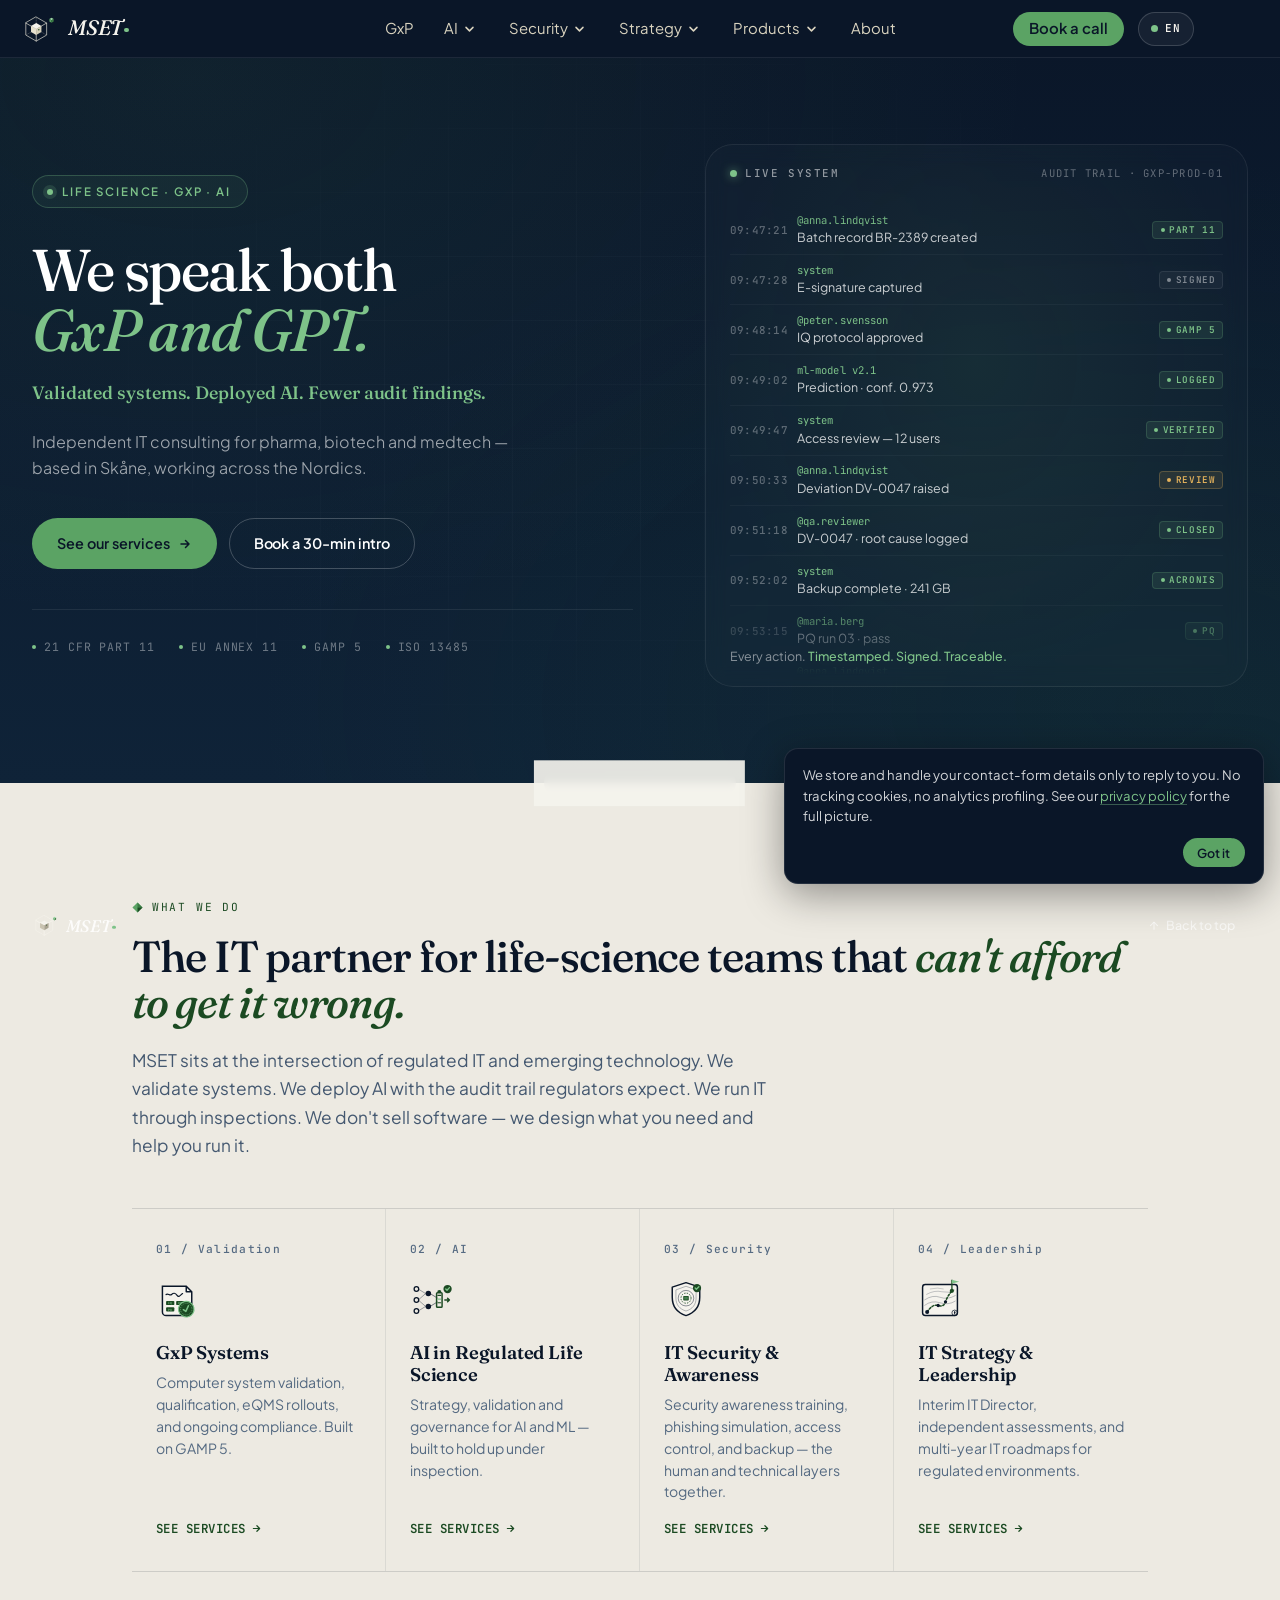
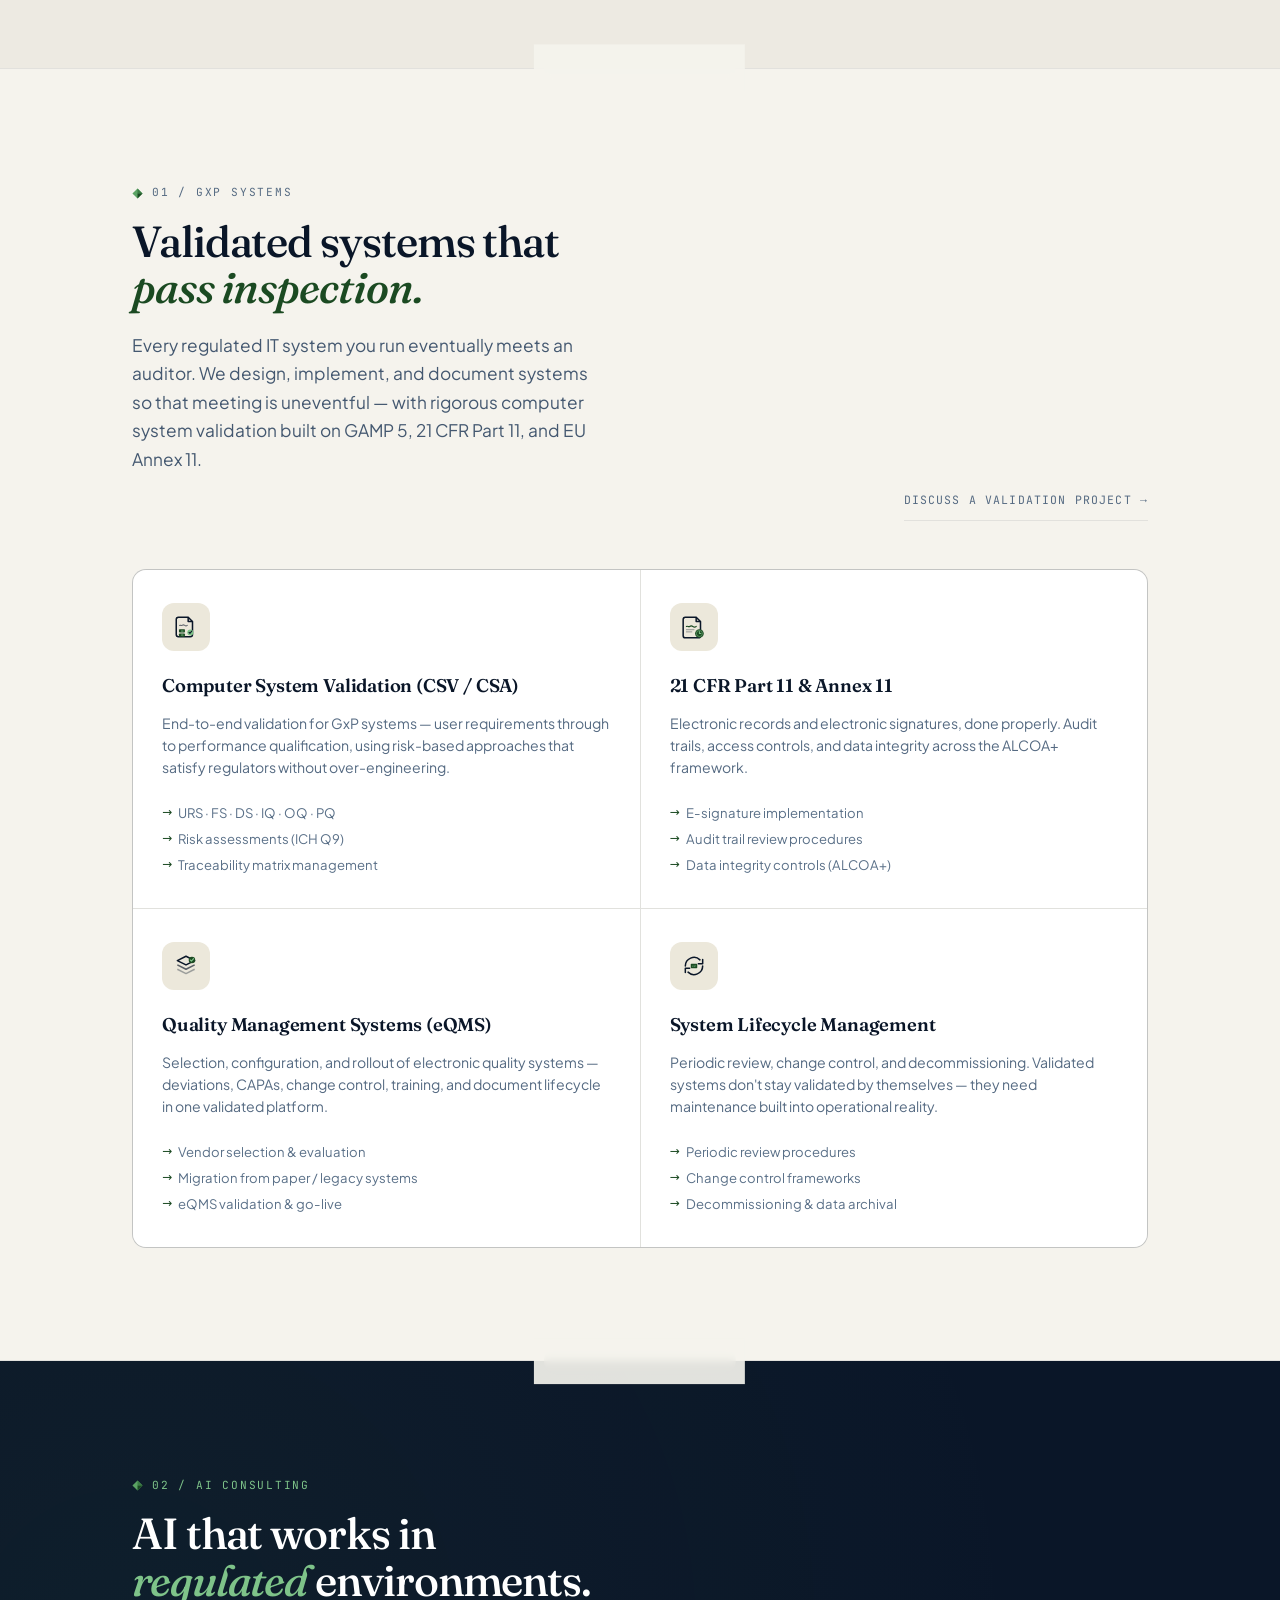
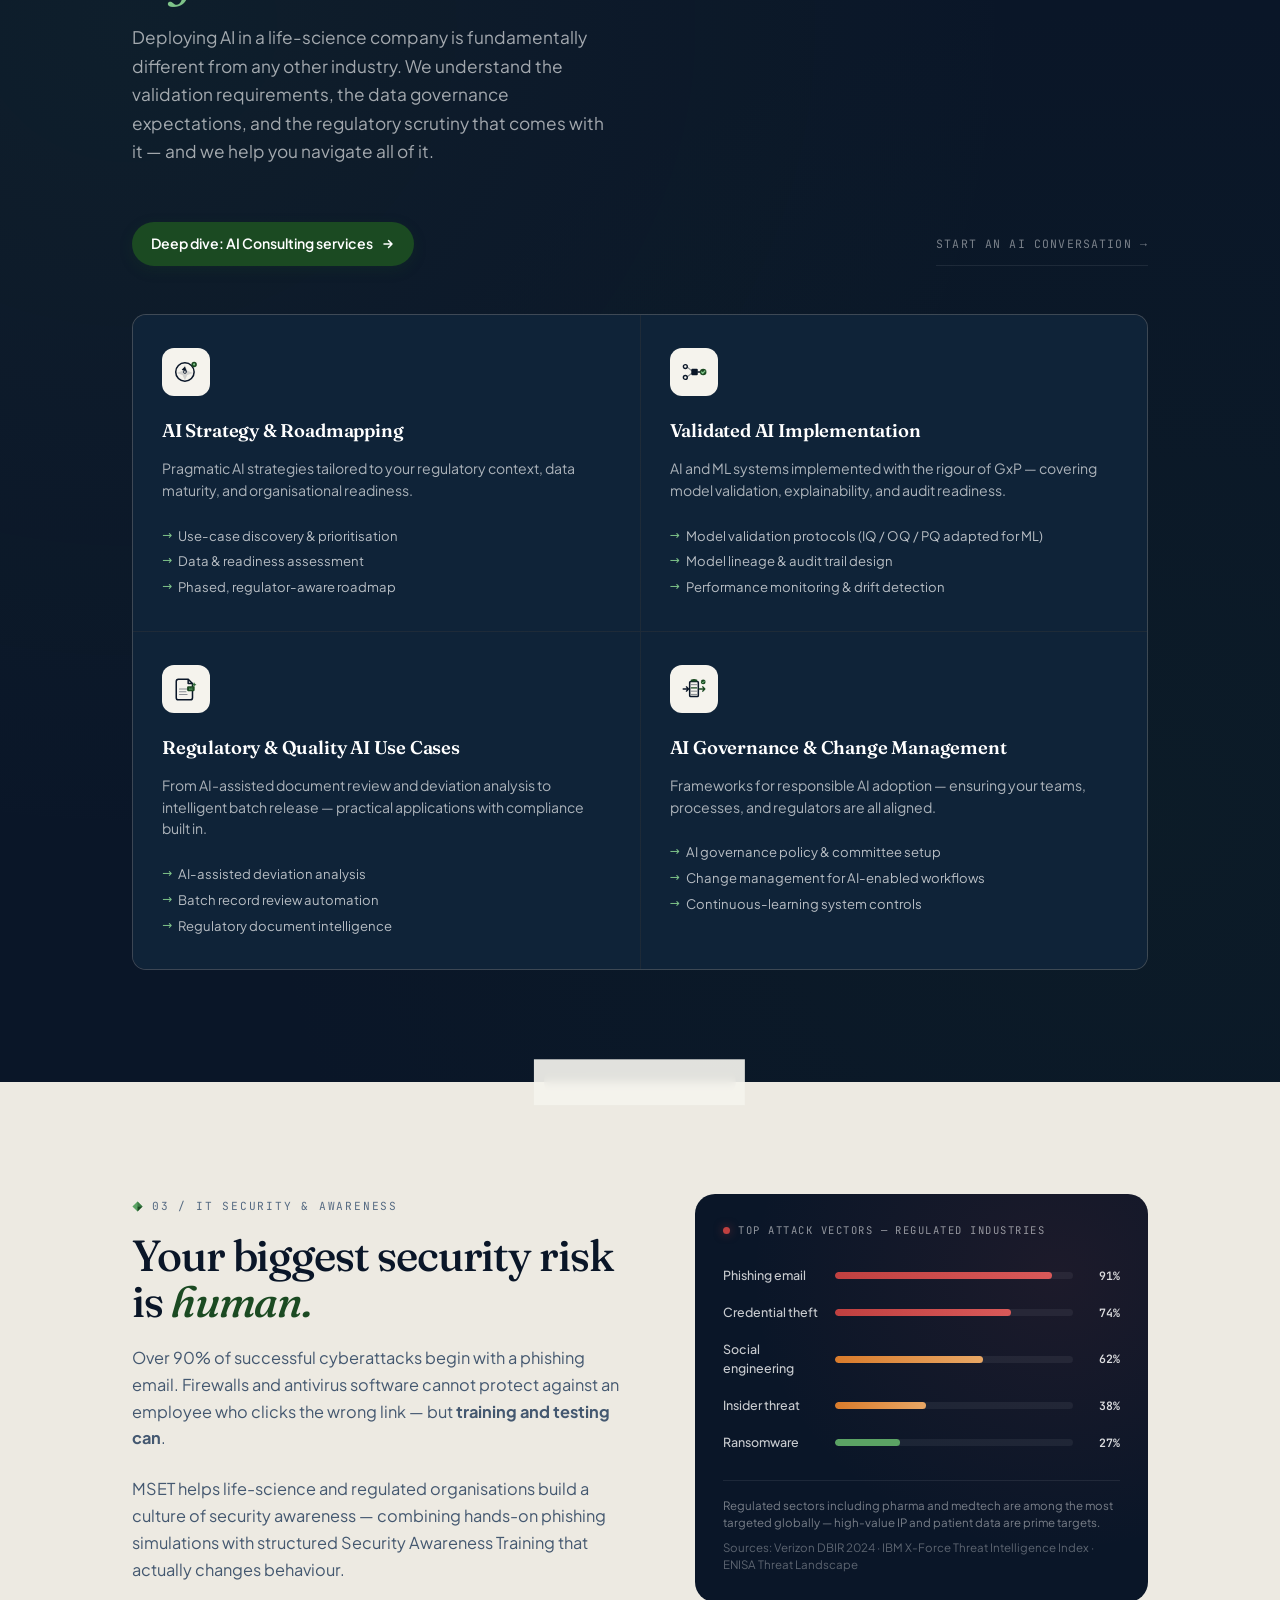
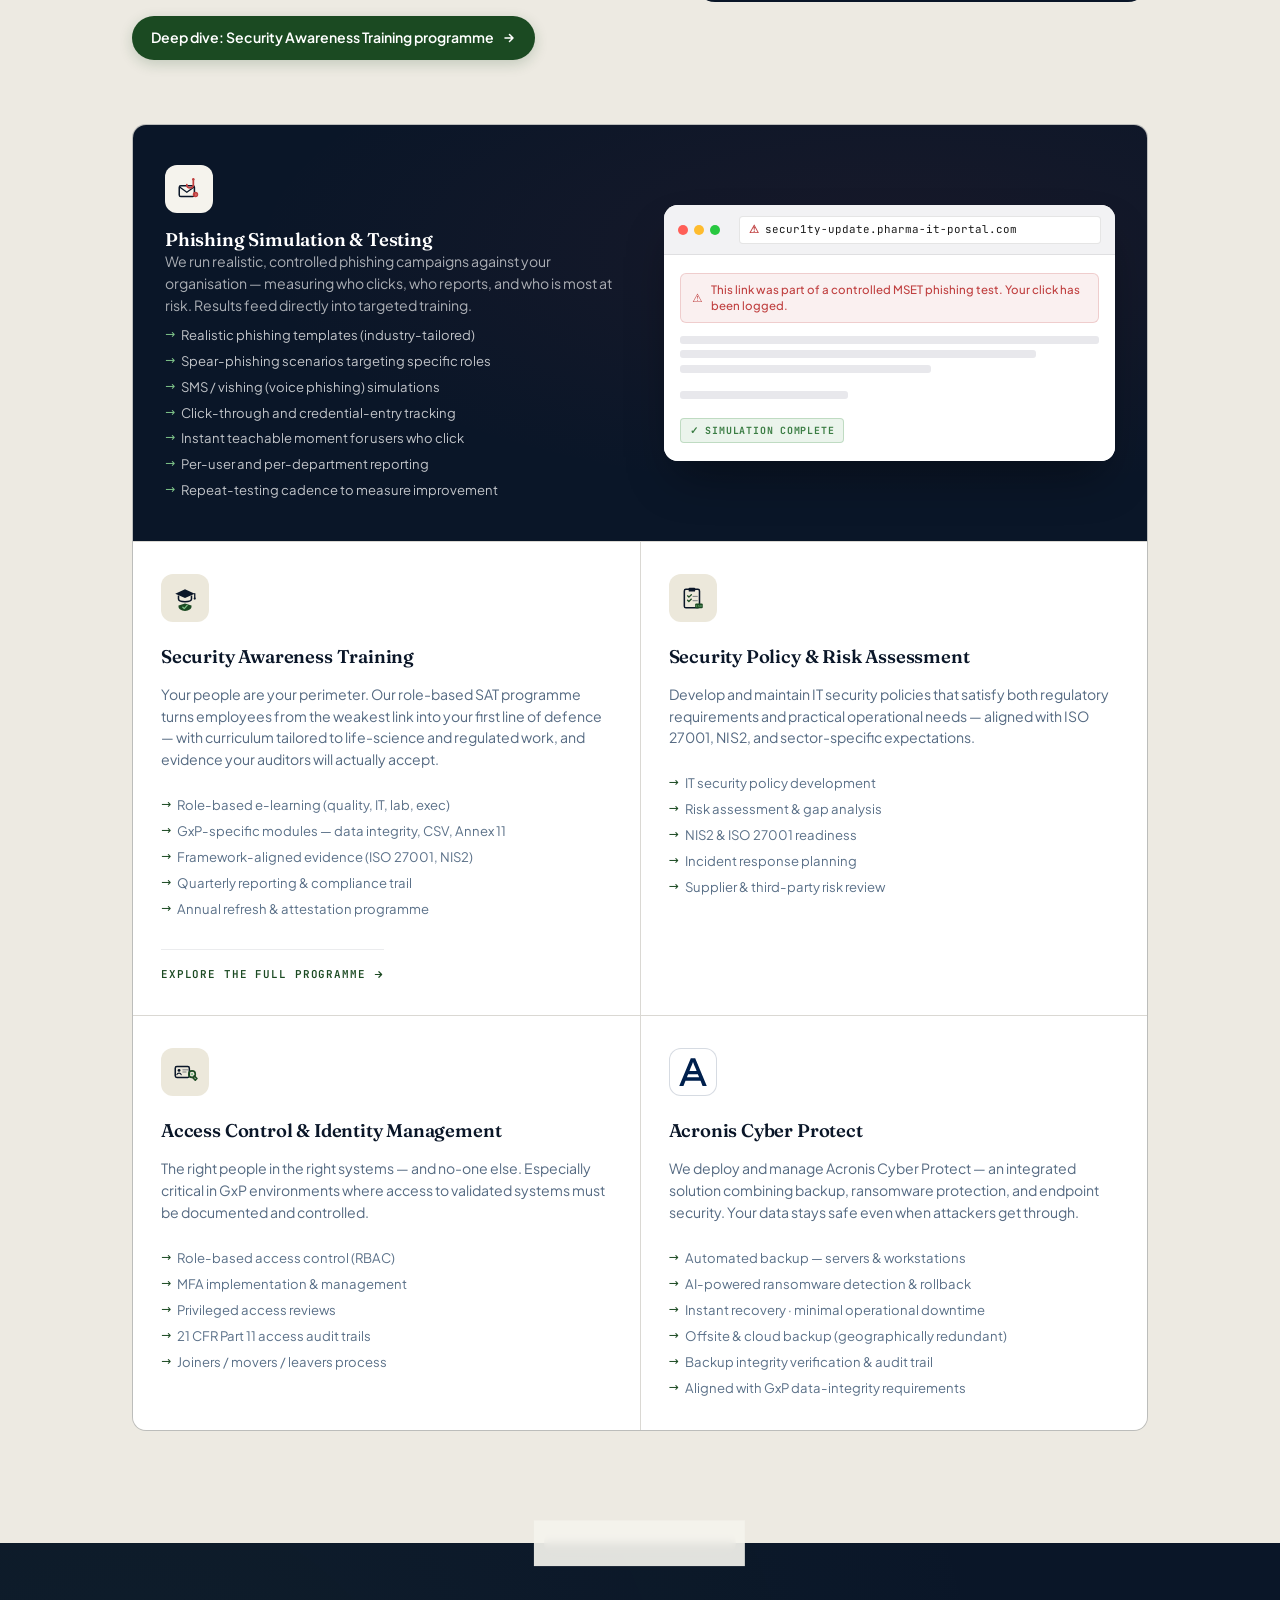
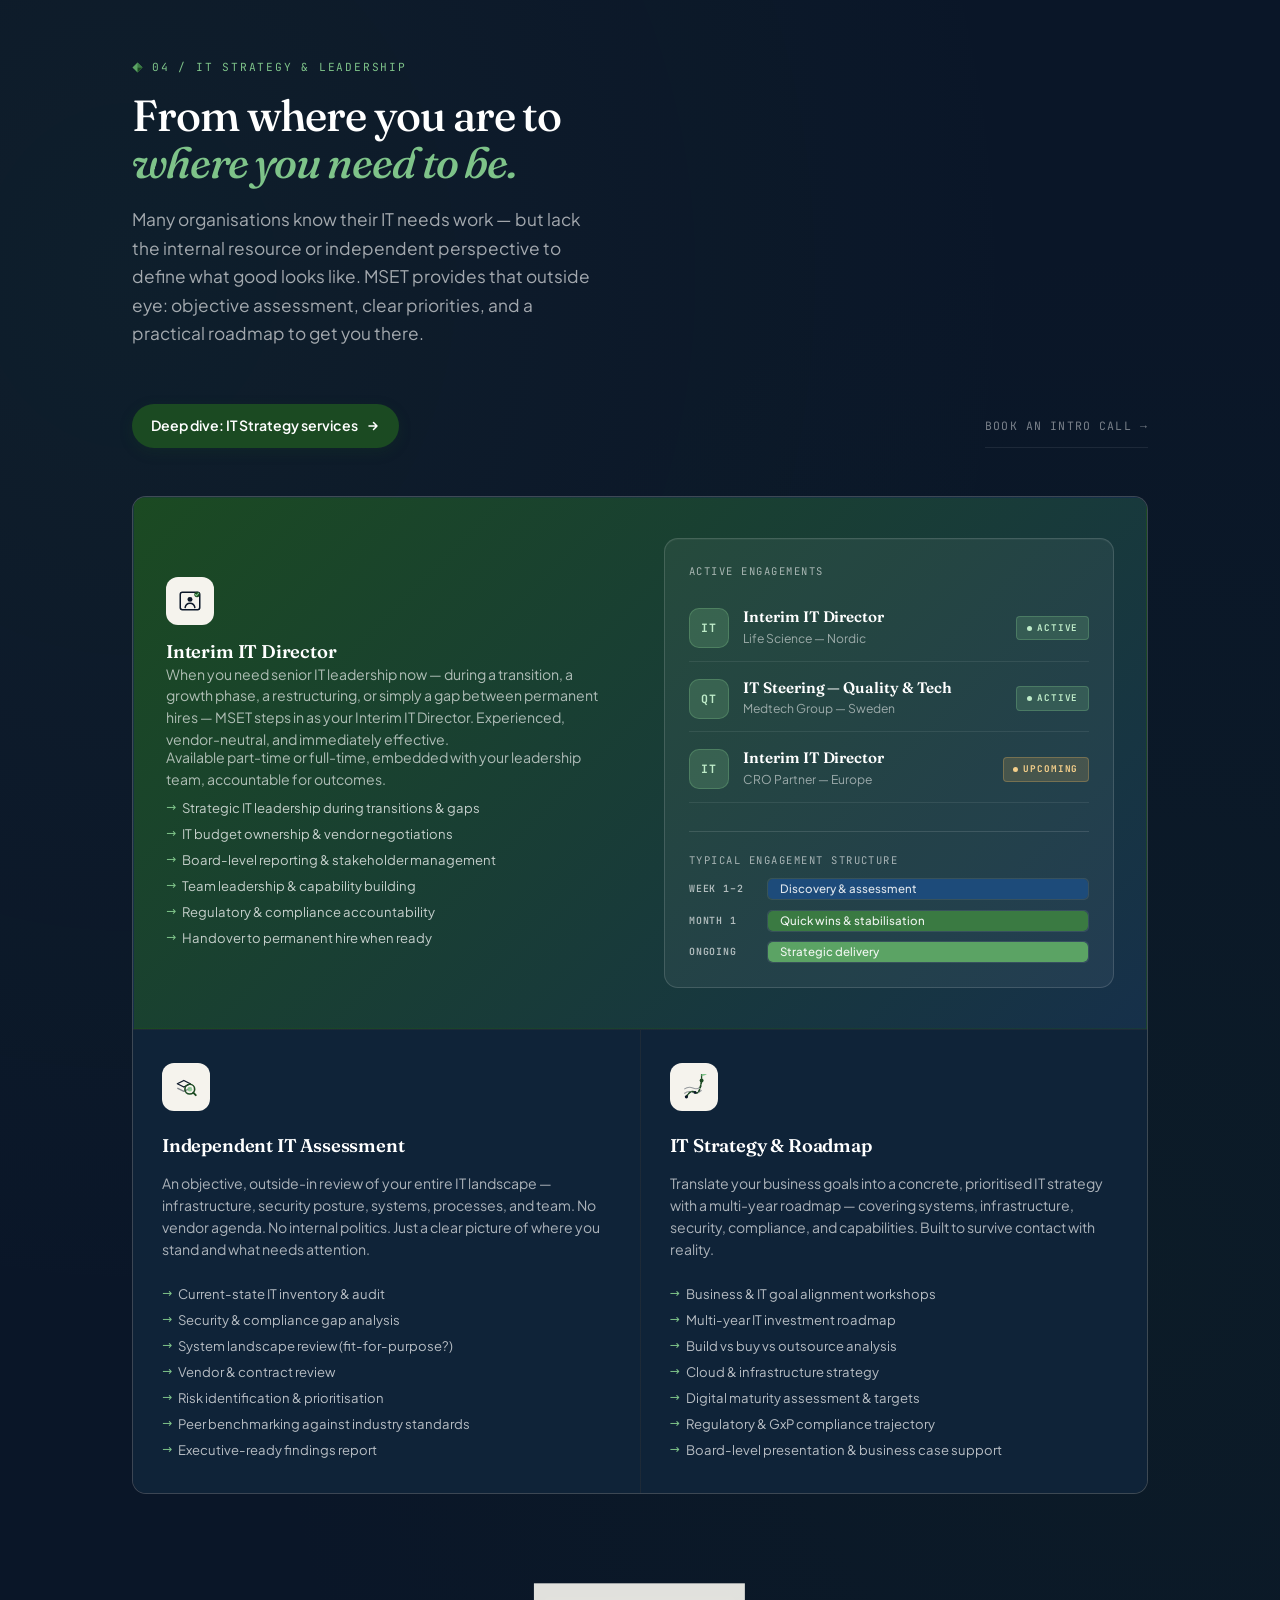
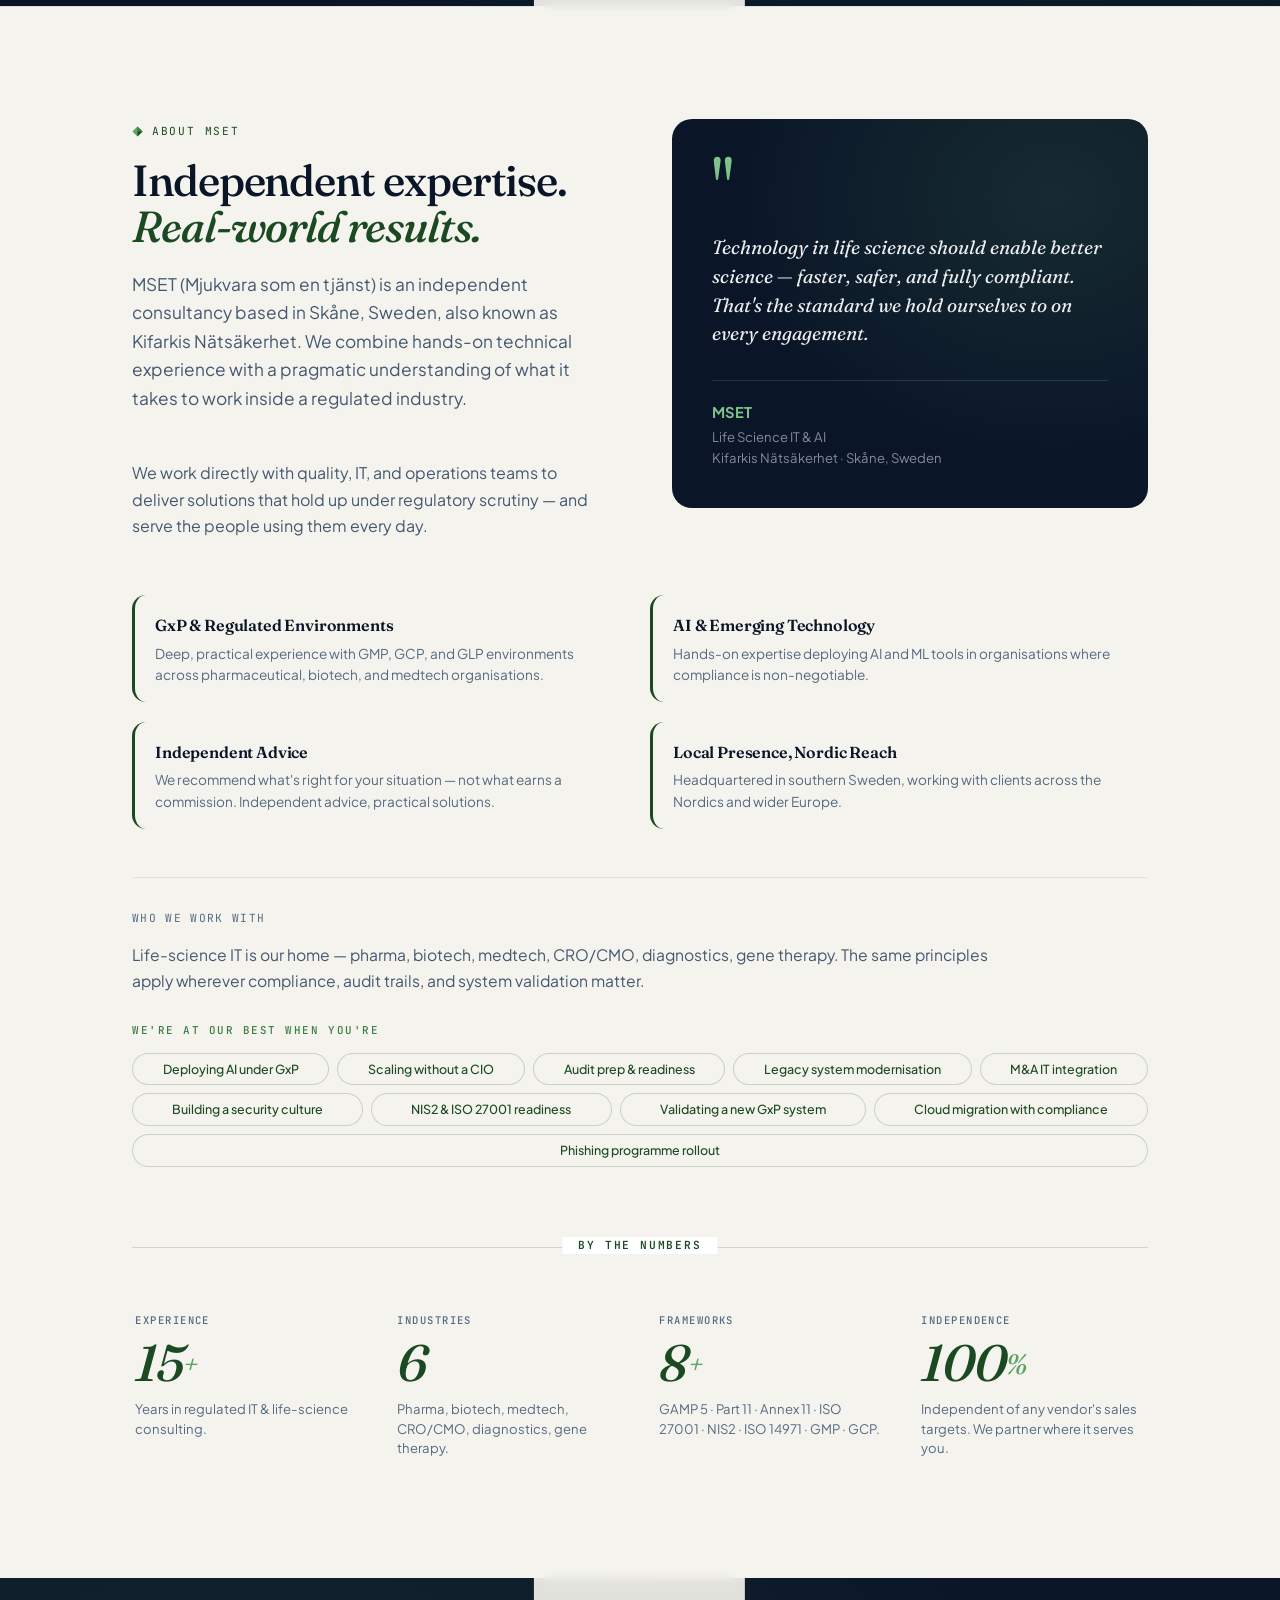
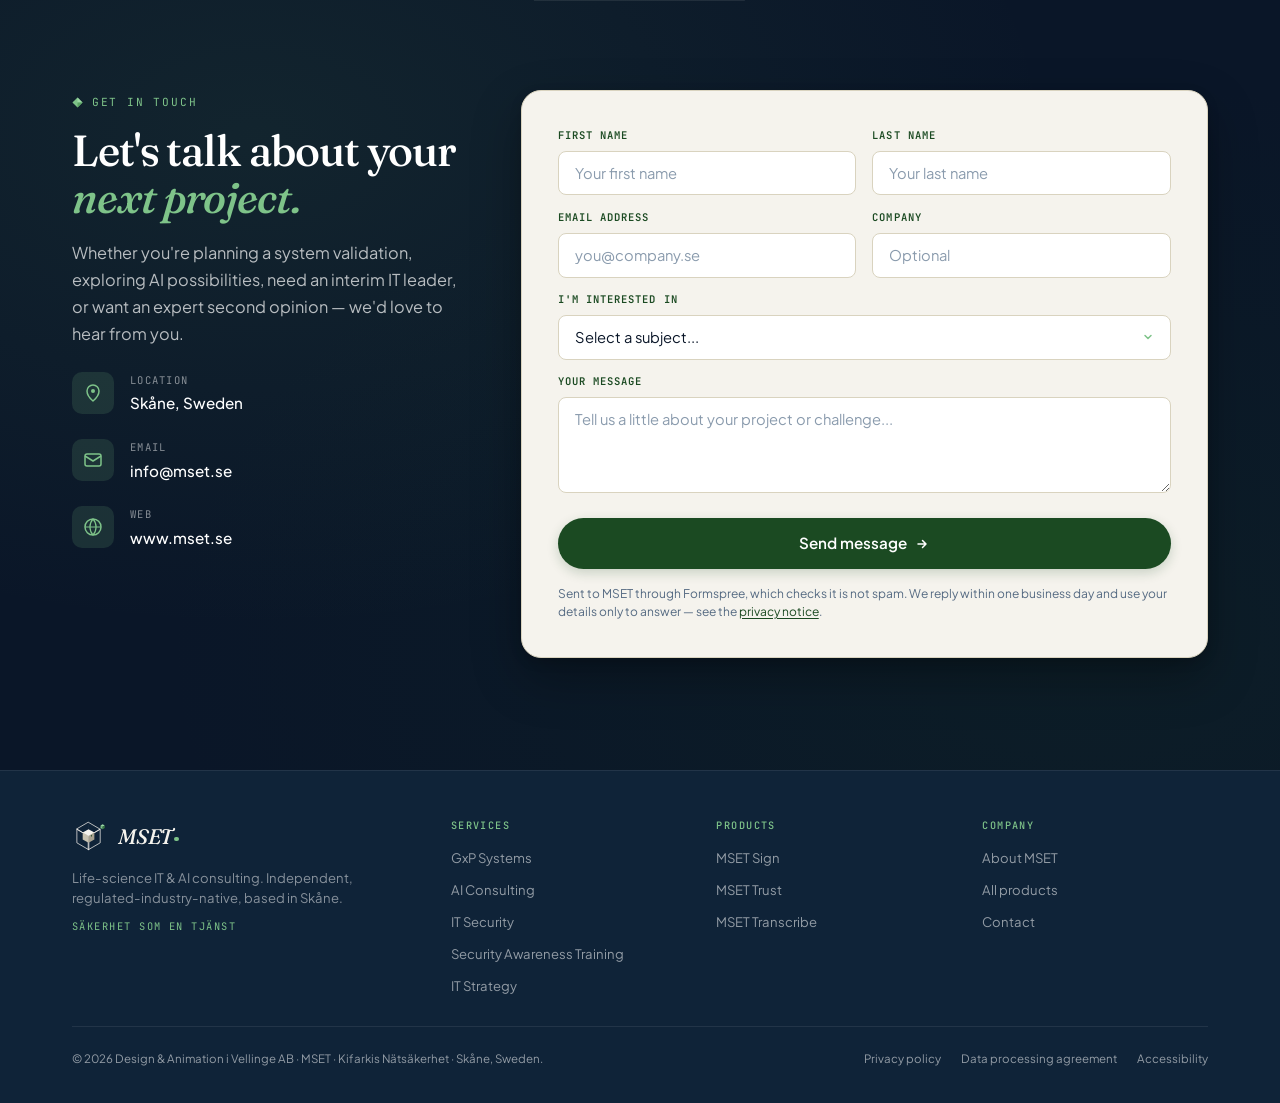
==== commit 27d3aaac: "Site update 2026-11-10" ====
--- a/index.html
+++ b/index.html
@@ -445,11 +445,11 @@
 }
 .security-card:hover .service-item-icon{transform:scale(1.06) rotate(-3deg)}
 
-.security-card:has(.partner-badge) .service-item-icon{
-  background:transparent;padding:0;
+.security-card .service-item-icon.partner-mark{
+  background:#fff;padding:0;border:1px solid rgba(0,32,77,.16);
   width:48px;height:48px;overflow:hidden;border-radius:12px;
 }
-.security-card:has(.partner-badge) .service-item-icon svg{
+.security-card .service-item-icon.partner-mark svg{
   width:48px;height:48px;
 }
 
@@ -483,29 +483,6 @@
 .expand-link svg{width:11px;height:11px;transition:transform .2s}
 .expand-link:hover{color:var(--emerald-deep)}
 .expand-link:hover svg{transform:translateX(3px)}
-
-.partner-badge{
-  position:absolute;top:-10px;left:16px;z-index:2;
-  display:inline-flex;align-items:center;gap:.4rem;
-  font-family:var(--f-mono);font-size:.62rem;
-  letter-spacing:.12em;text-transform:uppercase;font-weight:700;
-  padding:.38rem .75rem;border-radius:var(--r-full);
-  background:#fff;color:#D9141C;
-  border:1.5px solid #ED1C24;
-  box-shadow:0 4px 12px rgba(237,28,36,.18), 0 1px 3px rgba(10,22,40,.06);
-  transition:transform .25s var(--ease-spring), box-shadow .25s;
-}
-.partner-badge::before{
-  content:'✓';font-weight:800;font-size:.72rem;
-  width:13px;height:13px;border-radius:50%;
-  background:#ED1C24;color:#fff;
-  display:inline-flex;align-items:center;justify-content:center;
-  line-height:1;
-}
-.security-card:has(.partner-badge):hover .partner-badge{
-  transform:translateY(-2px) scale(1.03);
-  box-shadow:0 8px 20px rgba(237,28,36,.28), 0 2px 6px rgba(10,22,40,.08);
-}
 
 .interim-visual{
   background:rgba(255,255,255,.055);
@@ -1764,11 +1741,8 @@
 <path d="M20.5 15.5 L23 18 L21.5 19.5 L19.5 17.5" fill="none" stroke="#1B4A22" stroke-linecap="round" stroke-linejoin="round" stroke-width="1.5"></path>
 <circle cx="18.5" cy="14" fill="#7EC389" r="1"></circle>
 </symbol>
-<symbol id="sc-acronis" viewbox="0 0 24 24">
-<path d="M12 2 L 20 5 L 20 12 C 20 17.5, 16.5 20.8, 12 22 C 7.5 20.8, 4 17.5, 4 12 L 4 5 Z" fill="#ED1C24"></path>
-<path d="M12 3 L 19 5.7 L 19 12 C 19 16.9, 16 19.9, 12 21 C 8 19.9, 5 16.9, 5 12 L 5 5.7 Z" fill="none" opacity=".4" stroke="#fff" stroke-width=".6"></path>
-<path d="M8.5 17 L 12 7.5 L 15.5 17" fill="none" stroke="#fff" stroke-linecap="round" stroke-linejoin="round" stroke-width="2.1"></path>
-<path d="M10.3 13.8 L 13.7 13.8" fill="none" stroke="#fff" stroke-linecap="round" stroke-width="2.1"></path>
+<symbol id="sc-acronis" viewbox="0 0 1000 1001.7">
+<path d="M452.1,199.8h95.7l251.7,602.7h-92.2L664,692.6h-327l-44.3,109.9h-92.2L452.1,199.8z M633.8,617.3l-28.4-69.2H394.5L367,617.3H633.8z M578,477.2l-16-39c-25.7-63.8-47.9-117-62-156.9c-13.3,39.9-35.5,93.1-61.1,156.9l-16,39H578z" fill="#00204D"></path>
 </symbol>
 <symbol id="arrow" viewbox="0 0 14 14">
 <path d="M3 7h8m0 0L7.5 3.5M11 7 7.5 10.5" fill="none" stroke="currentColor" stroke-linecap="round" stroke-linejoin="round" stroke-width="1.5"></path>
@@ -2252,8 +2226,7 @@
 </ul>
 </div>
 <div class="security-card">
-<span class="partner-badge" data-i18n="sec.acronis.badge">Acronis Official Partner</span>
-<div class="service-item-icon"><svg height="26" width="26"><use href="#sc-acronis"></use></svg></div>
+<div class="service-item-icon partner-mark"><svg height="26" width="26" role="img" aria-label="Acronis"><use href="#sc-acronis"></use></svg></div>
 <h3 class="security-card-title" data-i18n="sec.acronis.title">Acronis Cyber Protect</h3>
 <p class="security-card-body" data-i18n="sec.acronis.body">
           We deploy and manage Acronis Cyber Protect — an integrated solution combining backup,
--- a/shell.css
+++ b/shell.css
@@ -46,7 +46,7 @@
   text-transform:uppercase;font-weight:600}
 :is(.fs-contact,.fs-foot) .fs-group input,:is(.fs-contact,.fs-foot) .fs-group textarea,:is(.fs-contact,.fs-foot) .fs-group select{width:100%;padding:.7rem 1rem;border-radius:8px;background:#fff;
   border:1px solid var(--fs-cream-2);color:var(--fs-ink);font:400 .92rem/1.4 var(--fs-body);outline:none;
-  appearance:none;-webkit-appearance:none;transition:border-color .2s,box-shadow .2s;margin:0}
+  appearance:none;-webkit-appearance:none;transition:border-color .2s,box-shadow .2s;margin:0;height:auto}
 :is(.fs-contact,.fs-foot) .fs-group input::placeholder,:is(.fs-contact,.fs-foot) .fs-group textarea::placeholder{color:#8a9bad}
 :is(.fs-contact,.fs-foot) .fs-group input:hover,:is(.fs-contact,.fs-foot) .fs-group textarea:hover,:is(.fs-contact,.fs-foot) .fs-group select:hover{border-color:var(--fs-emerald)}
 :is(.fs-contact,.fs-foot) .fs-group input:focus,:is(.fs-contact,.fs-foot) .fs-group textarea:focus,:is(.fs-contact,.fs-foot) .fs-group select:focus{border-color:var(--fs-forest);
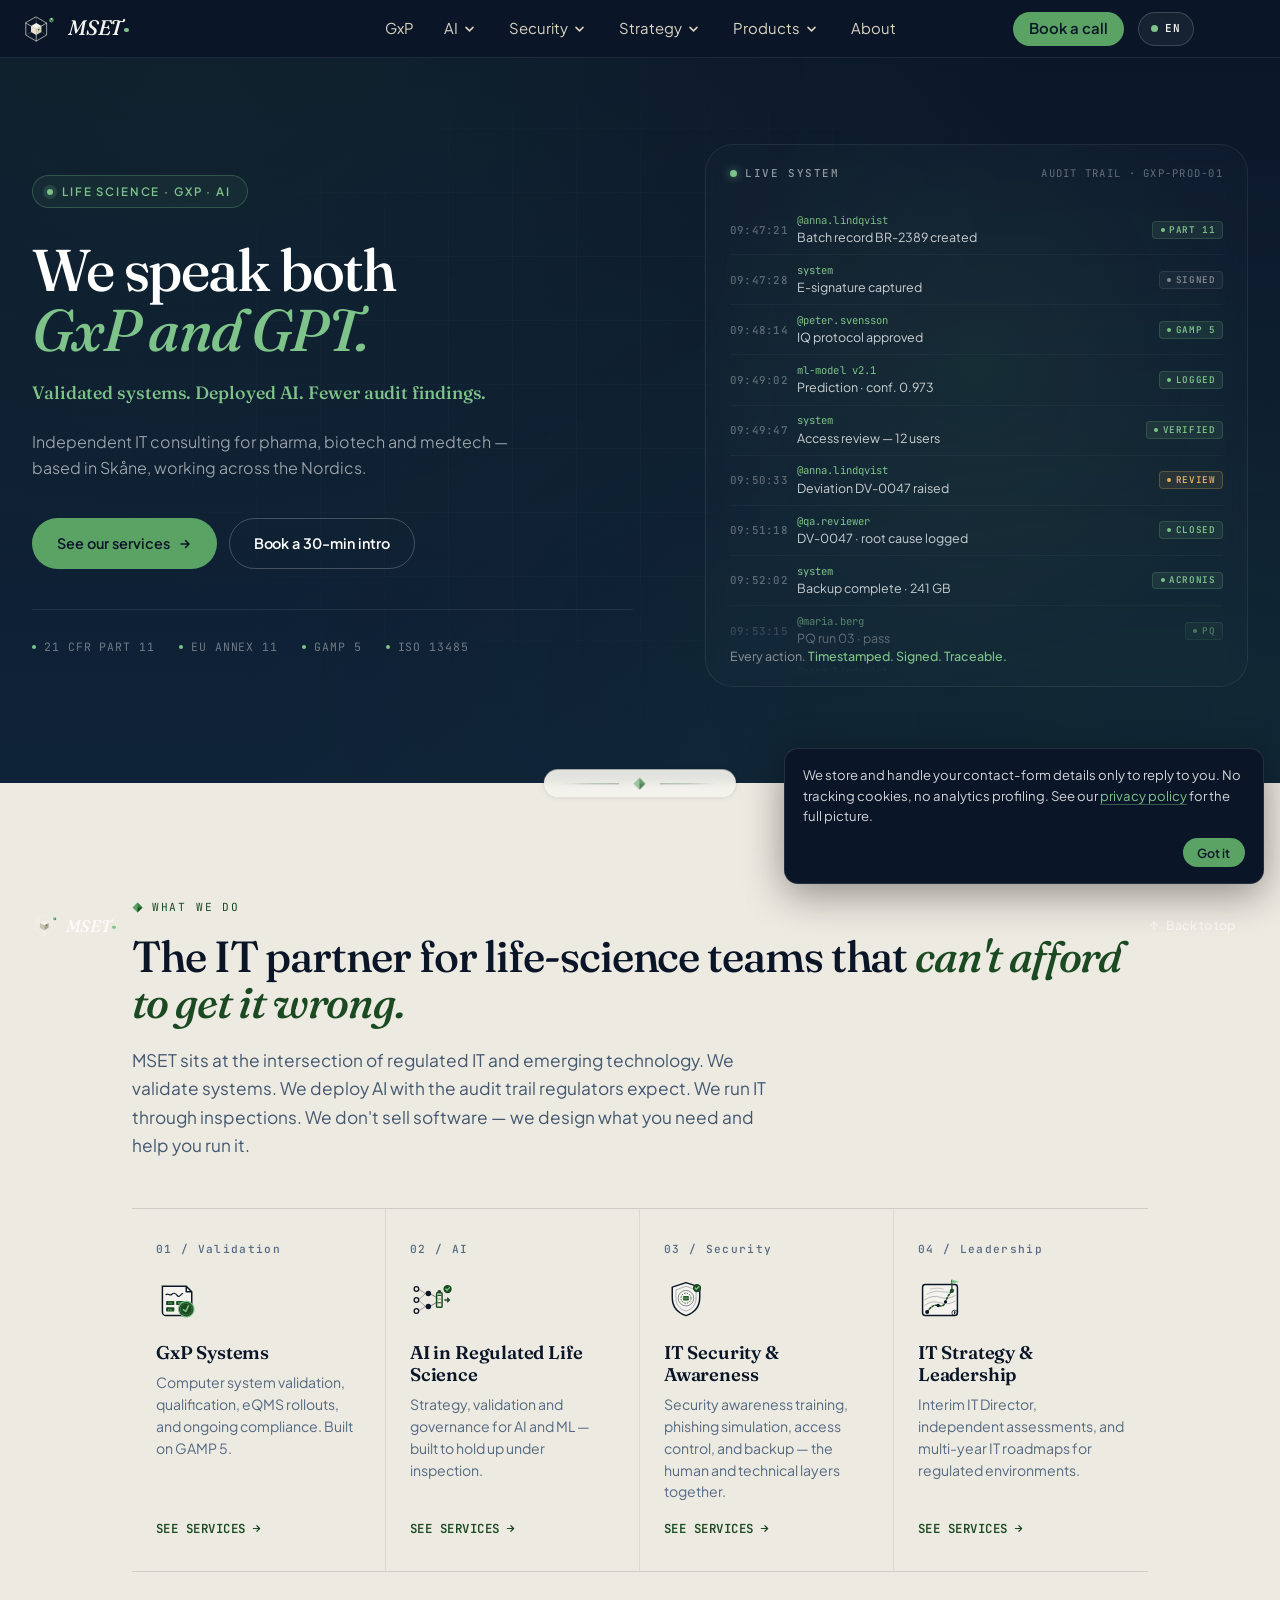
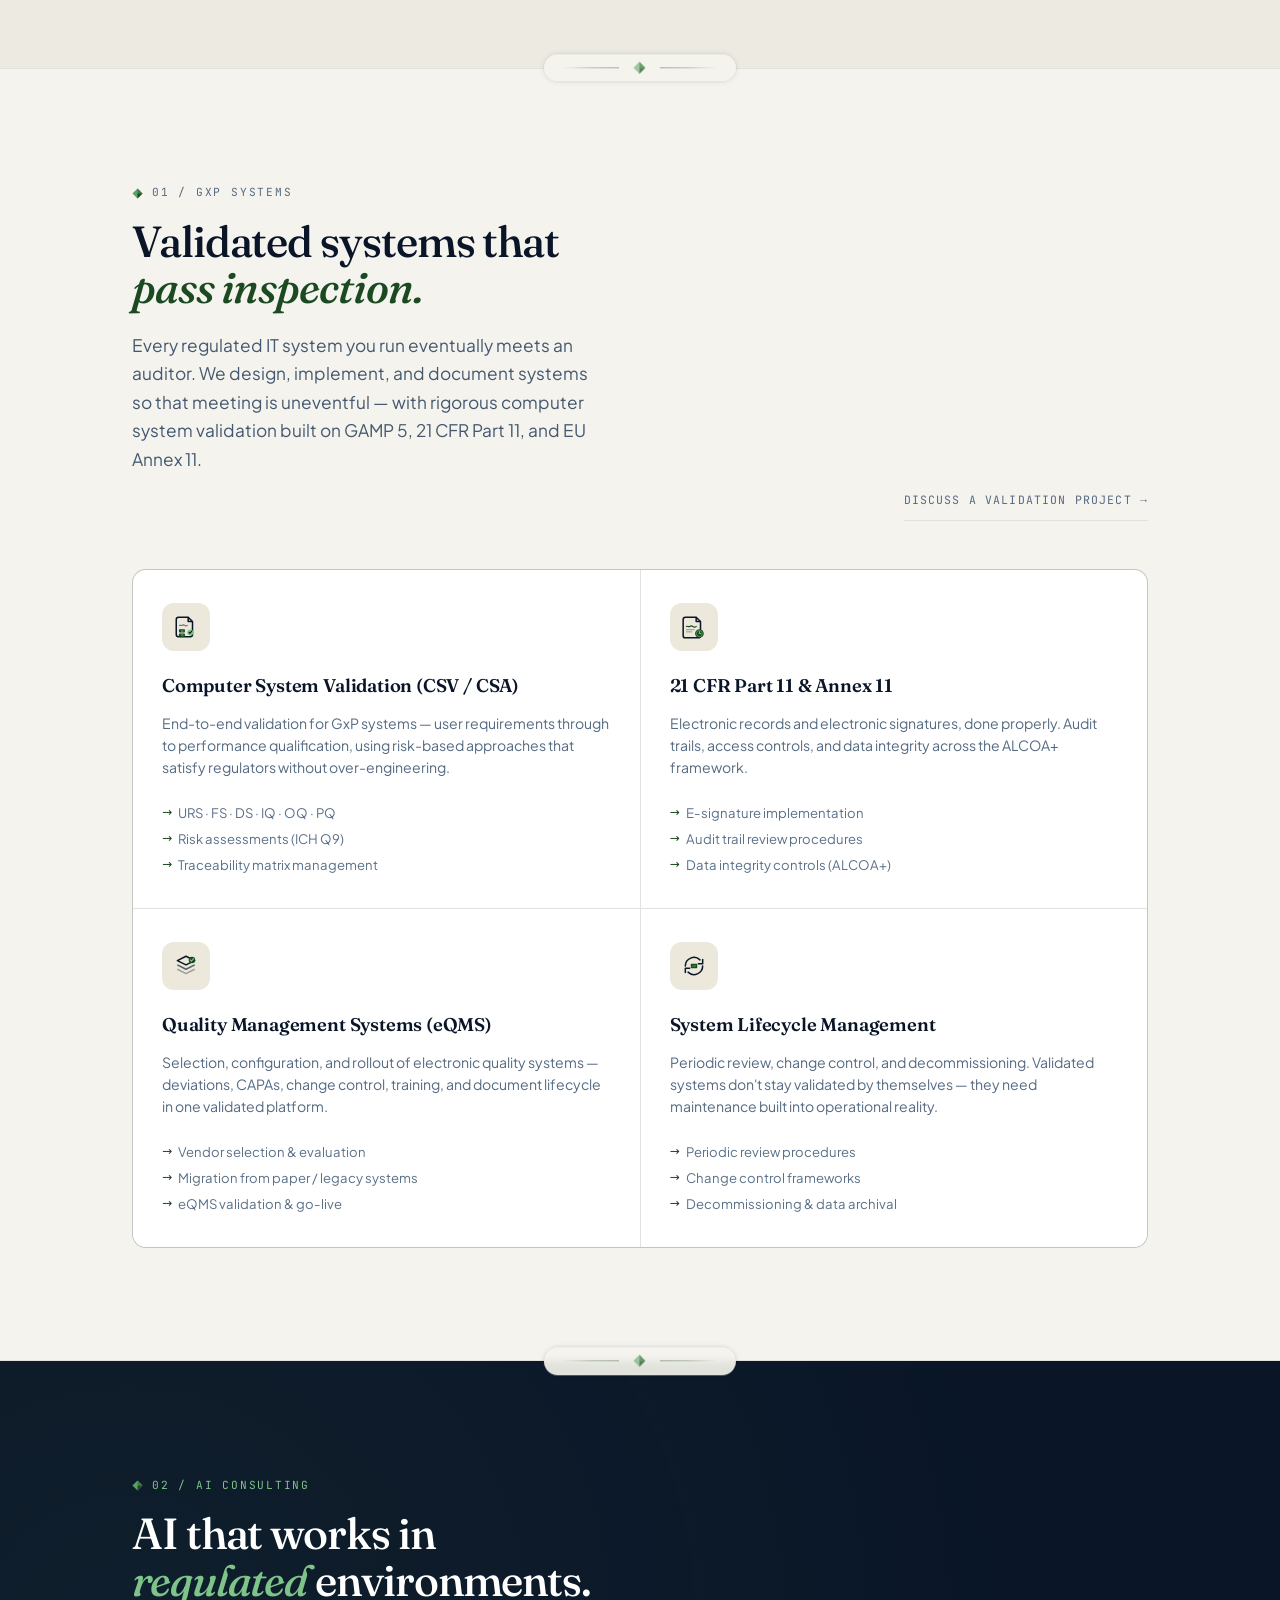
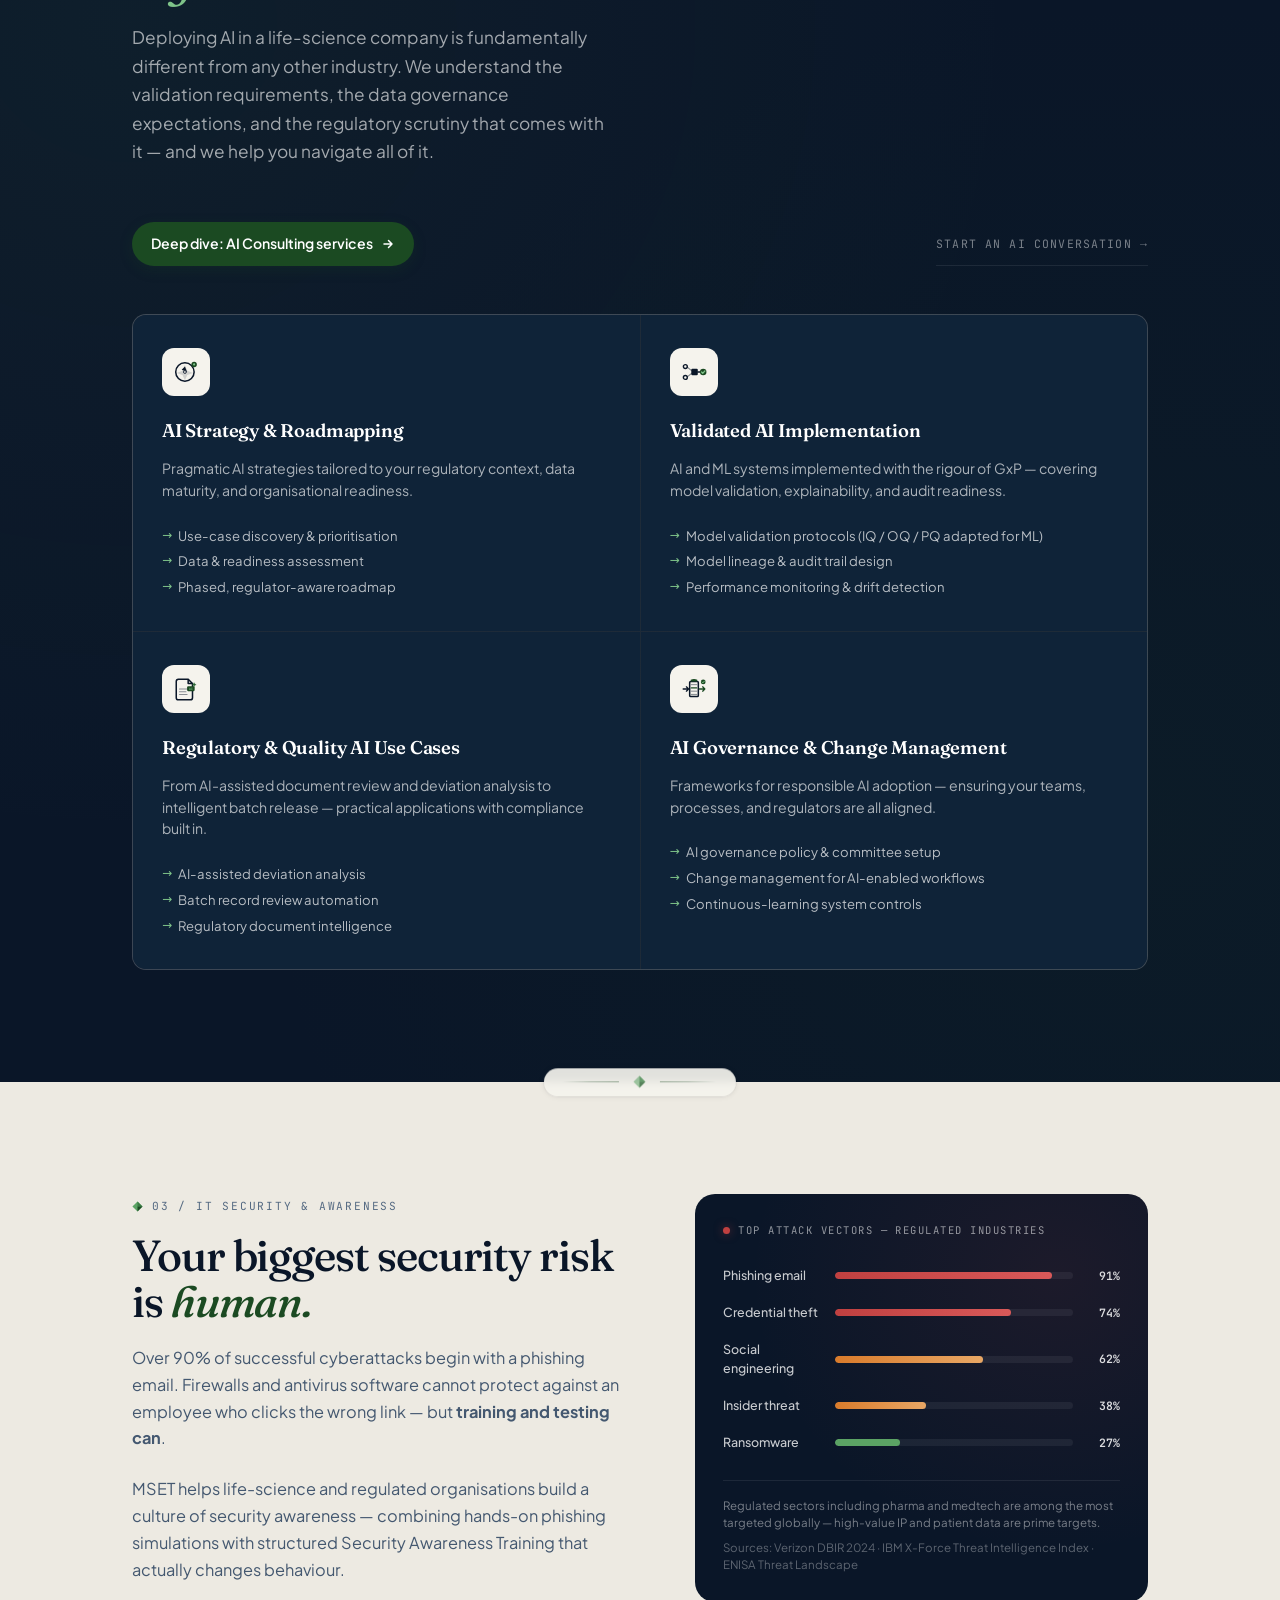
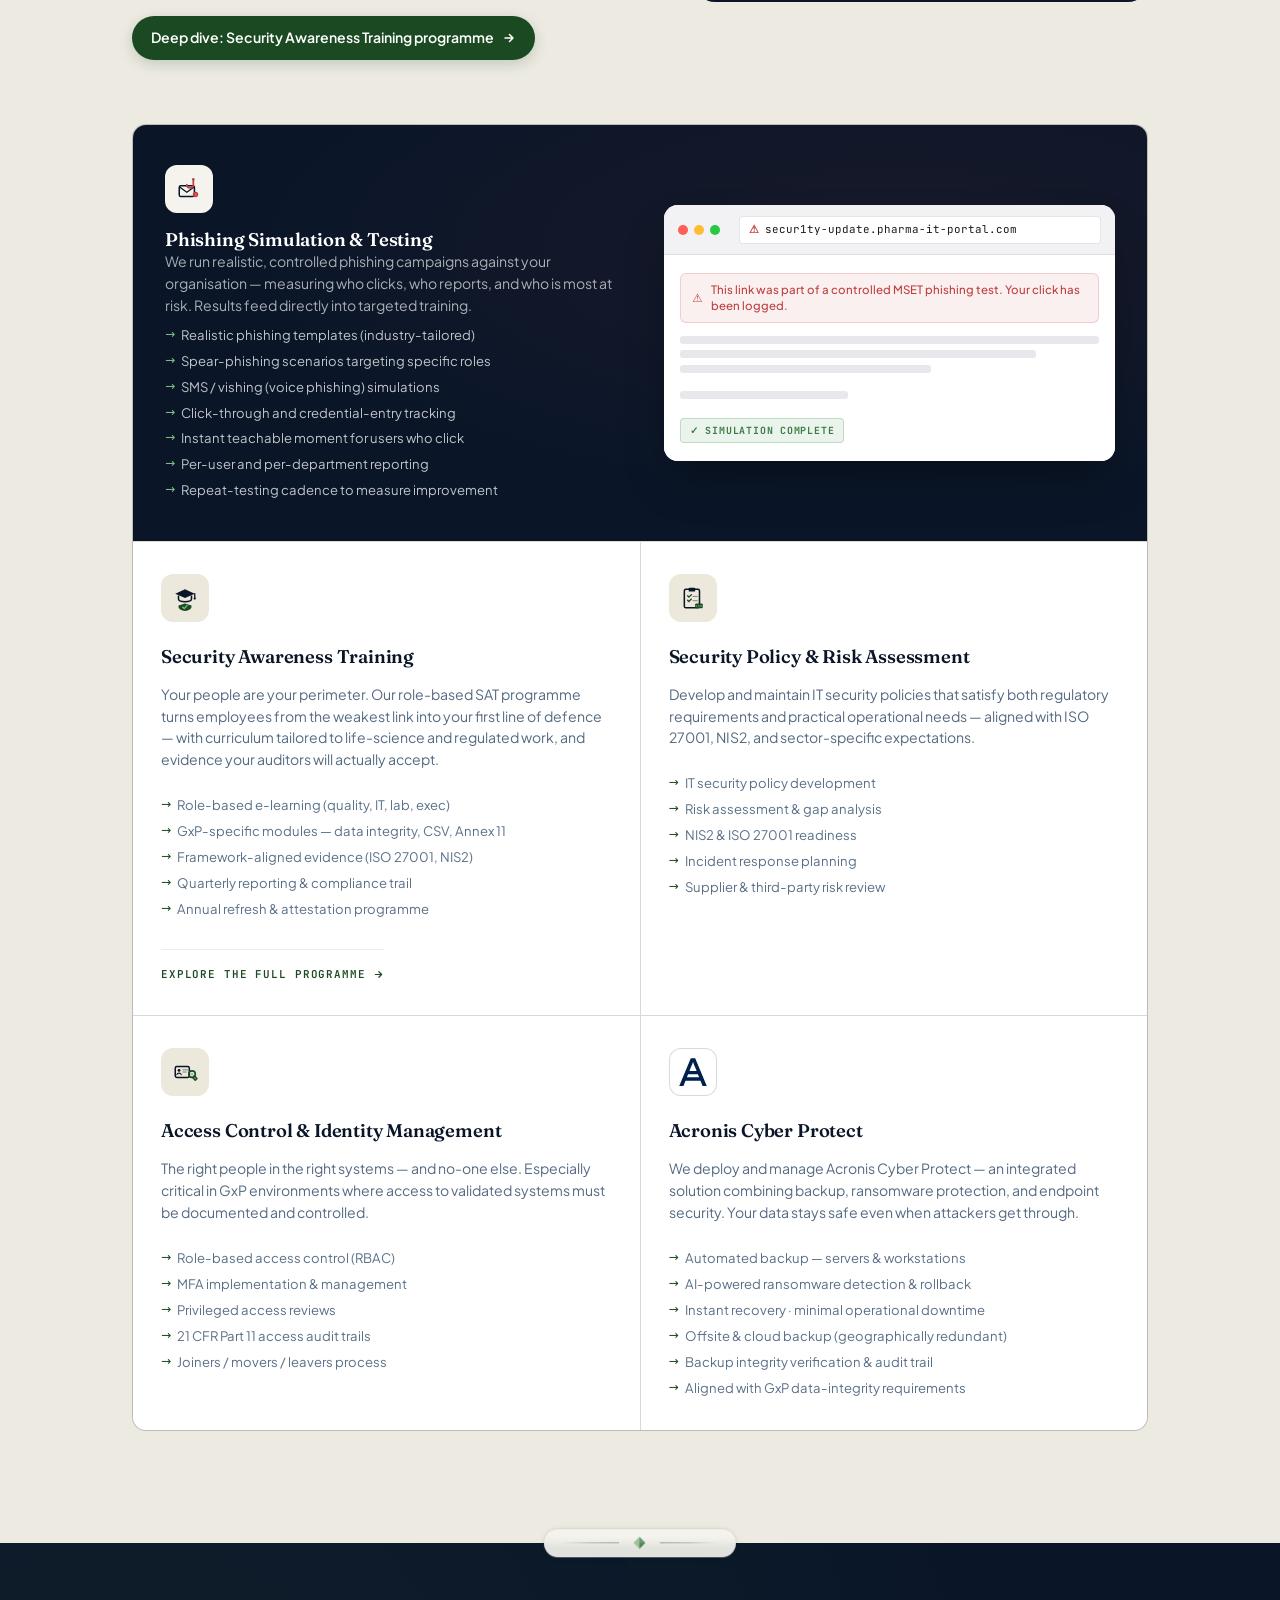
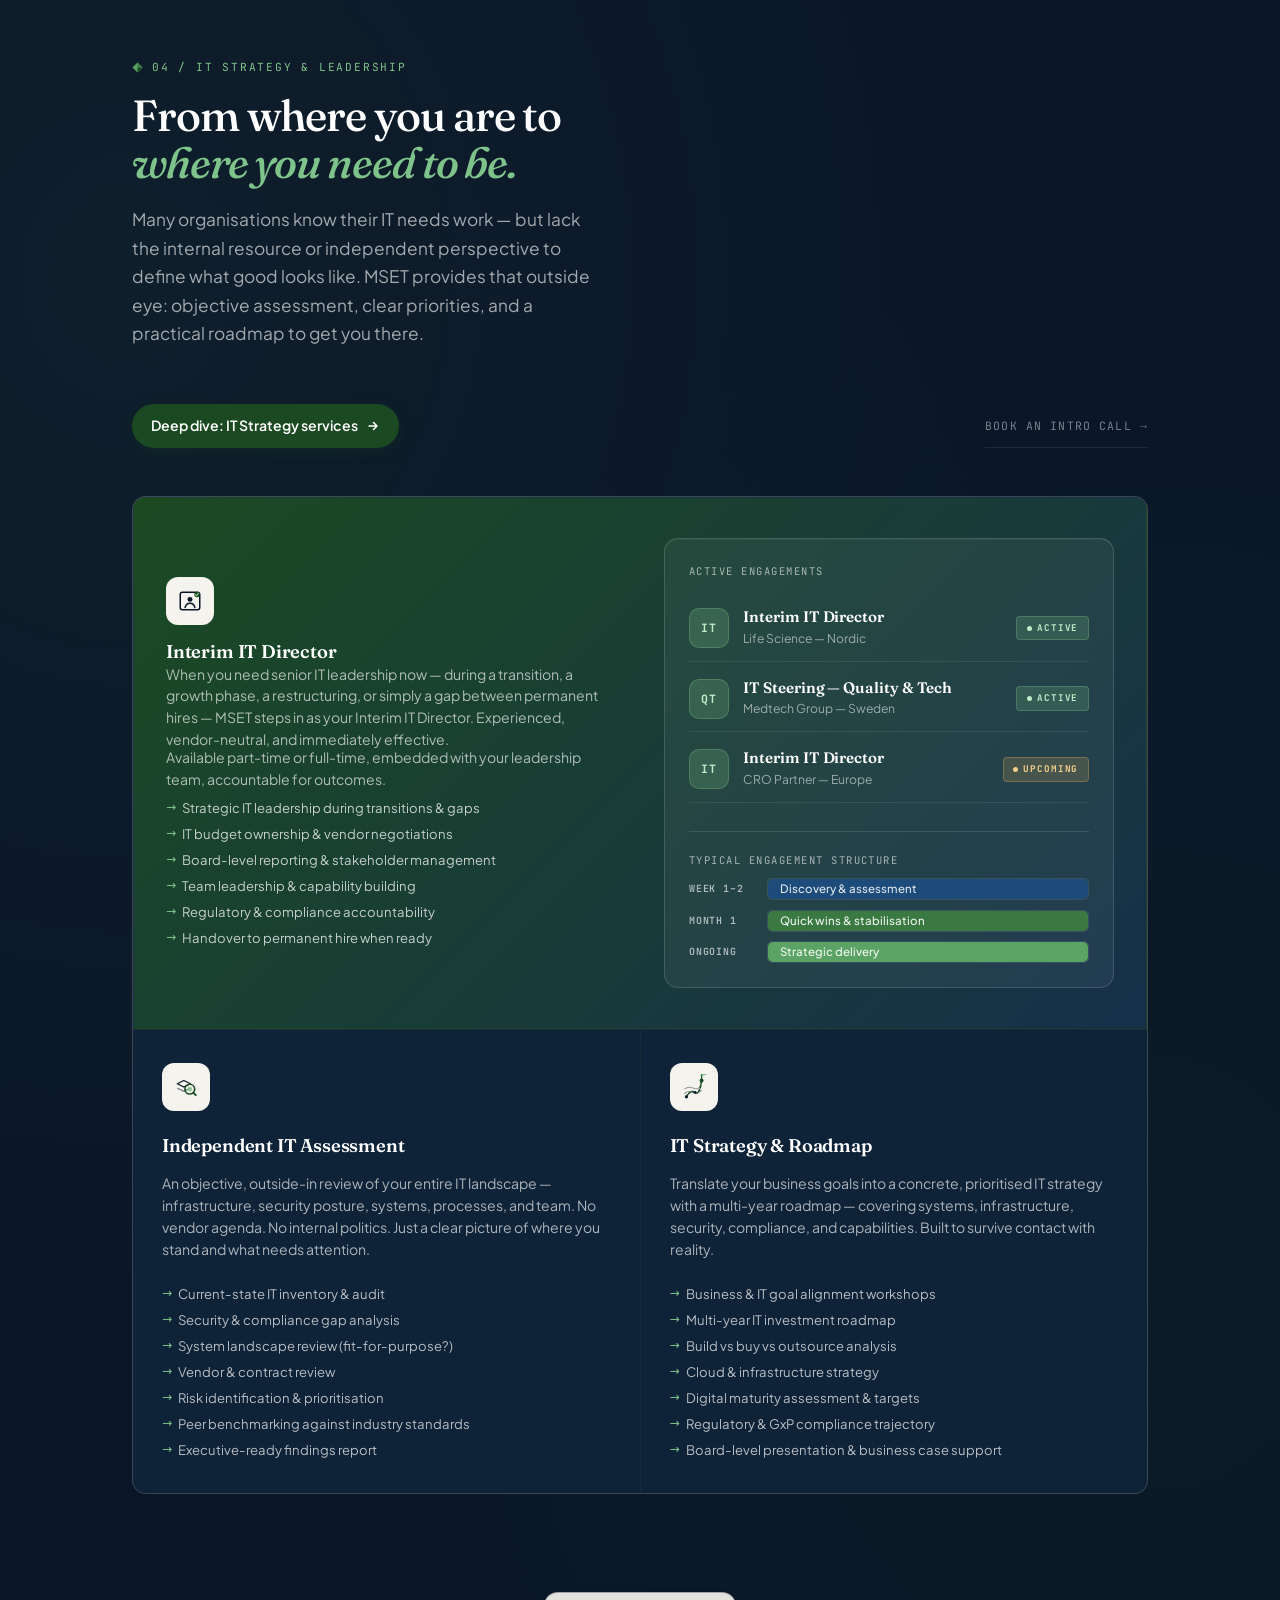
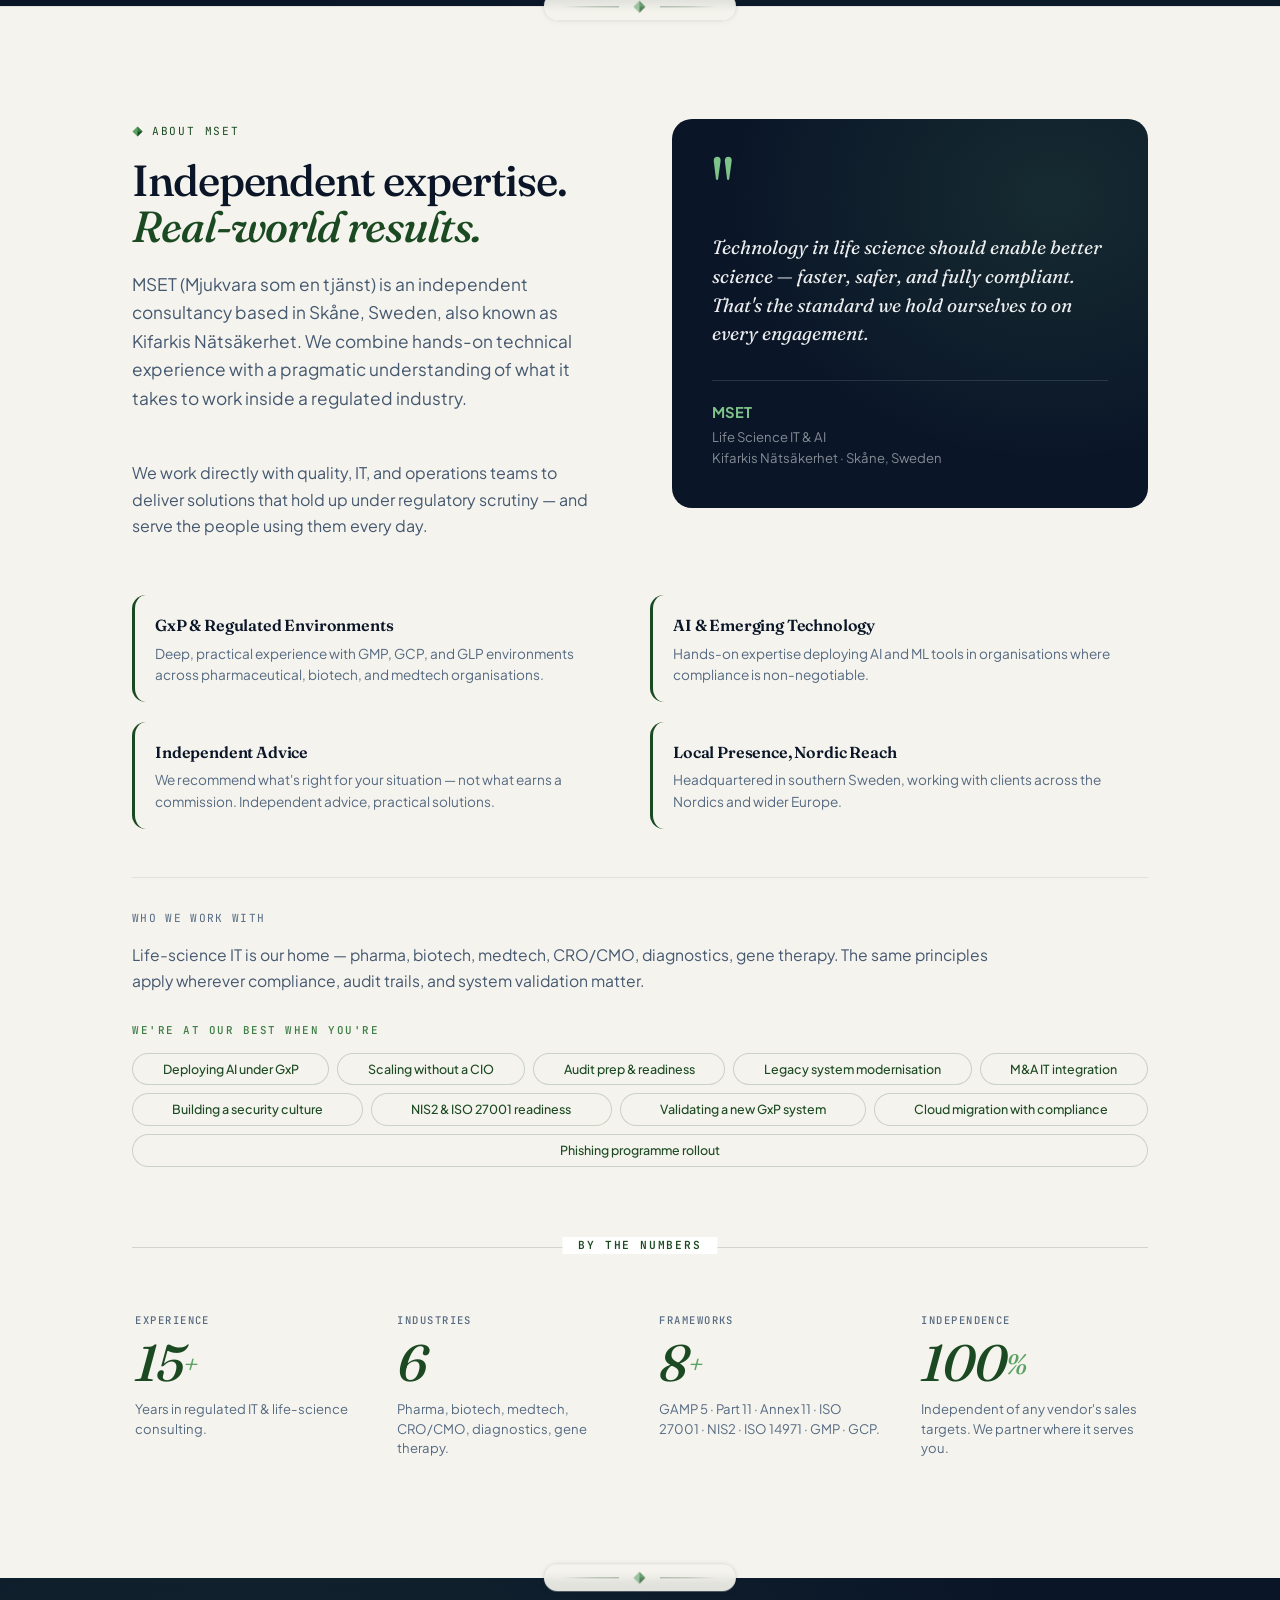
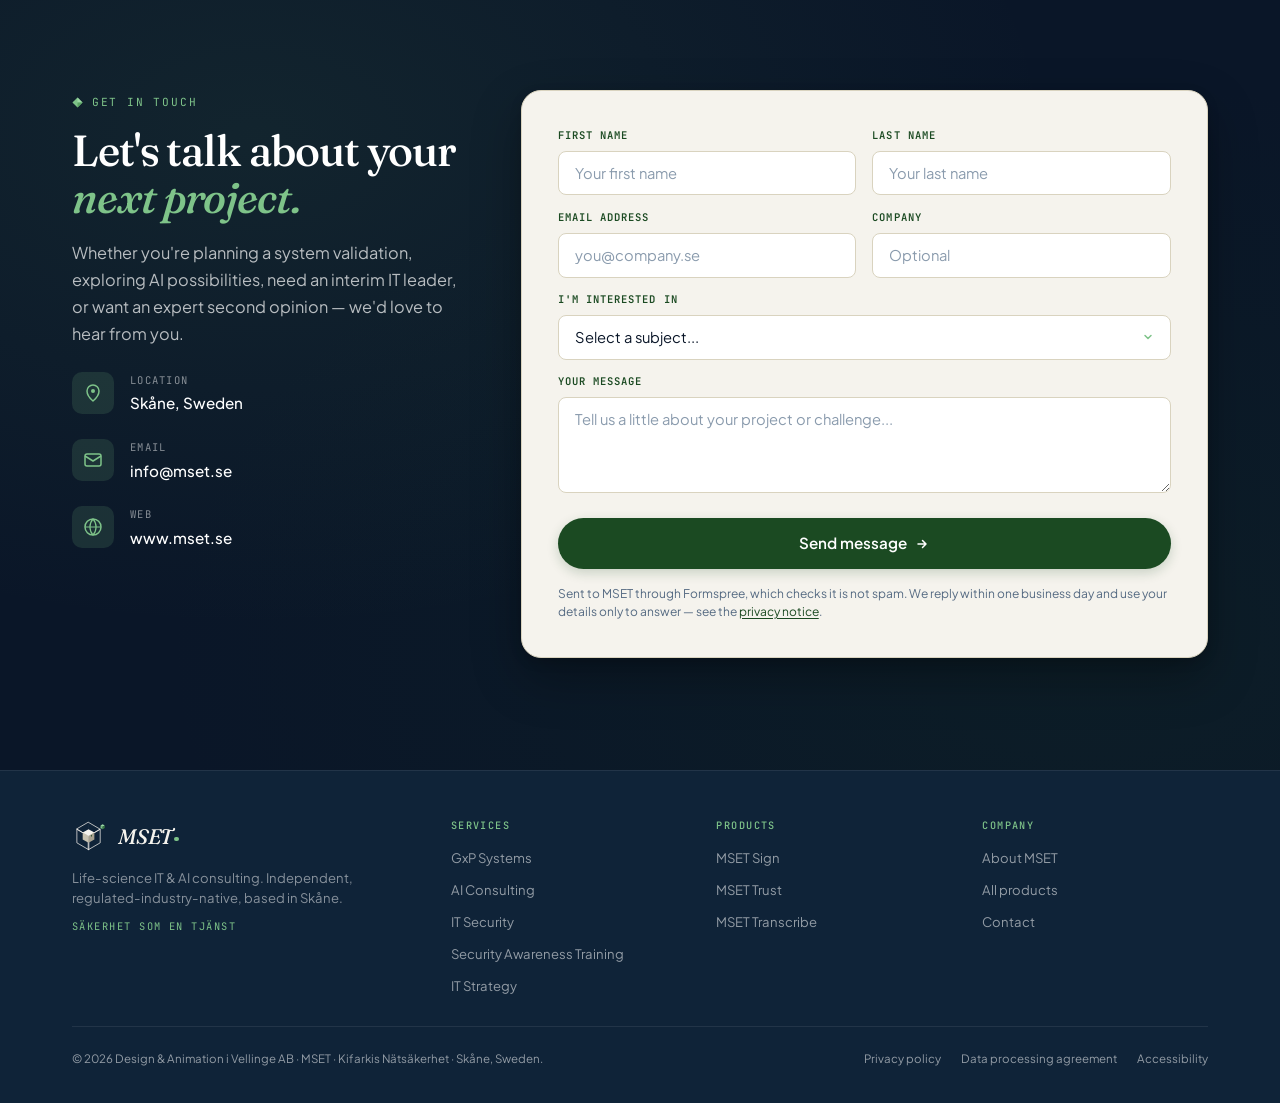
==== commit 53cb8784: "Language menu on desktop, signature levels wording" ====
--- a/index.html
+++ b/index.html
@@ -2821,7 +2821,7 @@
     }
   });
 
-  var langSwitchDesktop = document.querySelector('.nav-links .lang-switch');
+  var langSwitchDesktop = document.querySelector('#langSwitch');
   var langPill = langSwitchDesktop ? langSwitchDesktop.querySelector('.lang-pill') : null;
   var langOpenTimer, langCloseTimer;
 
@@ -2834,7 +2834,7 @@
   }
   function closeLangPop(){
     clearTimeout(langOpenTimer);
-    document.querySelectorAll('.nav-links .lang-switch').forEach(function(ls){
+    document.querySelectorAll('#langSwitch').forEach(function(ls){
       ls.classList.remove('open');
     });
     if (langPill) langPill.setAttribute('aria-expanded', 'false');
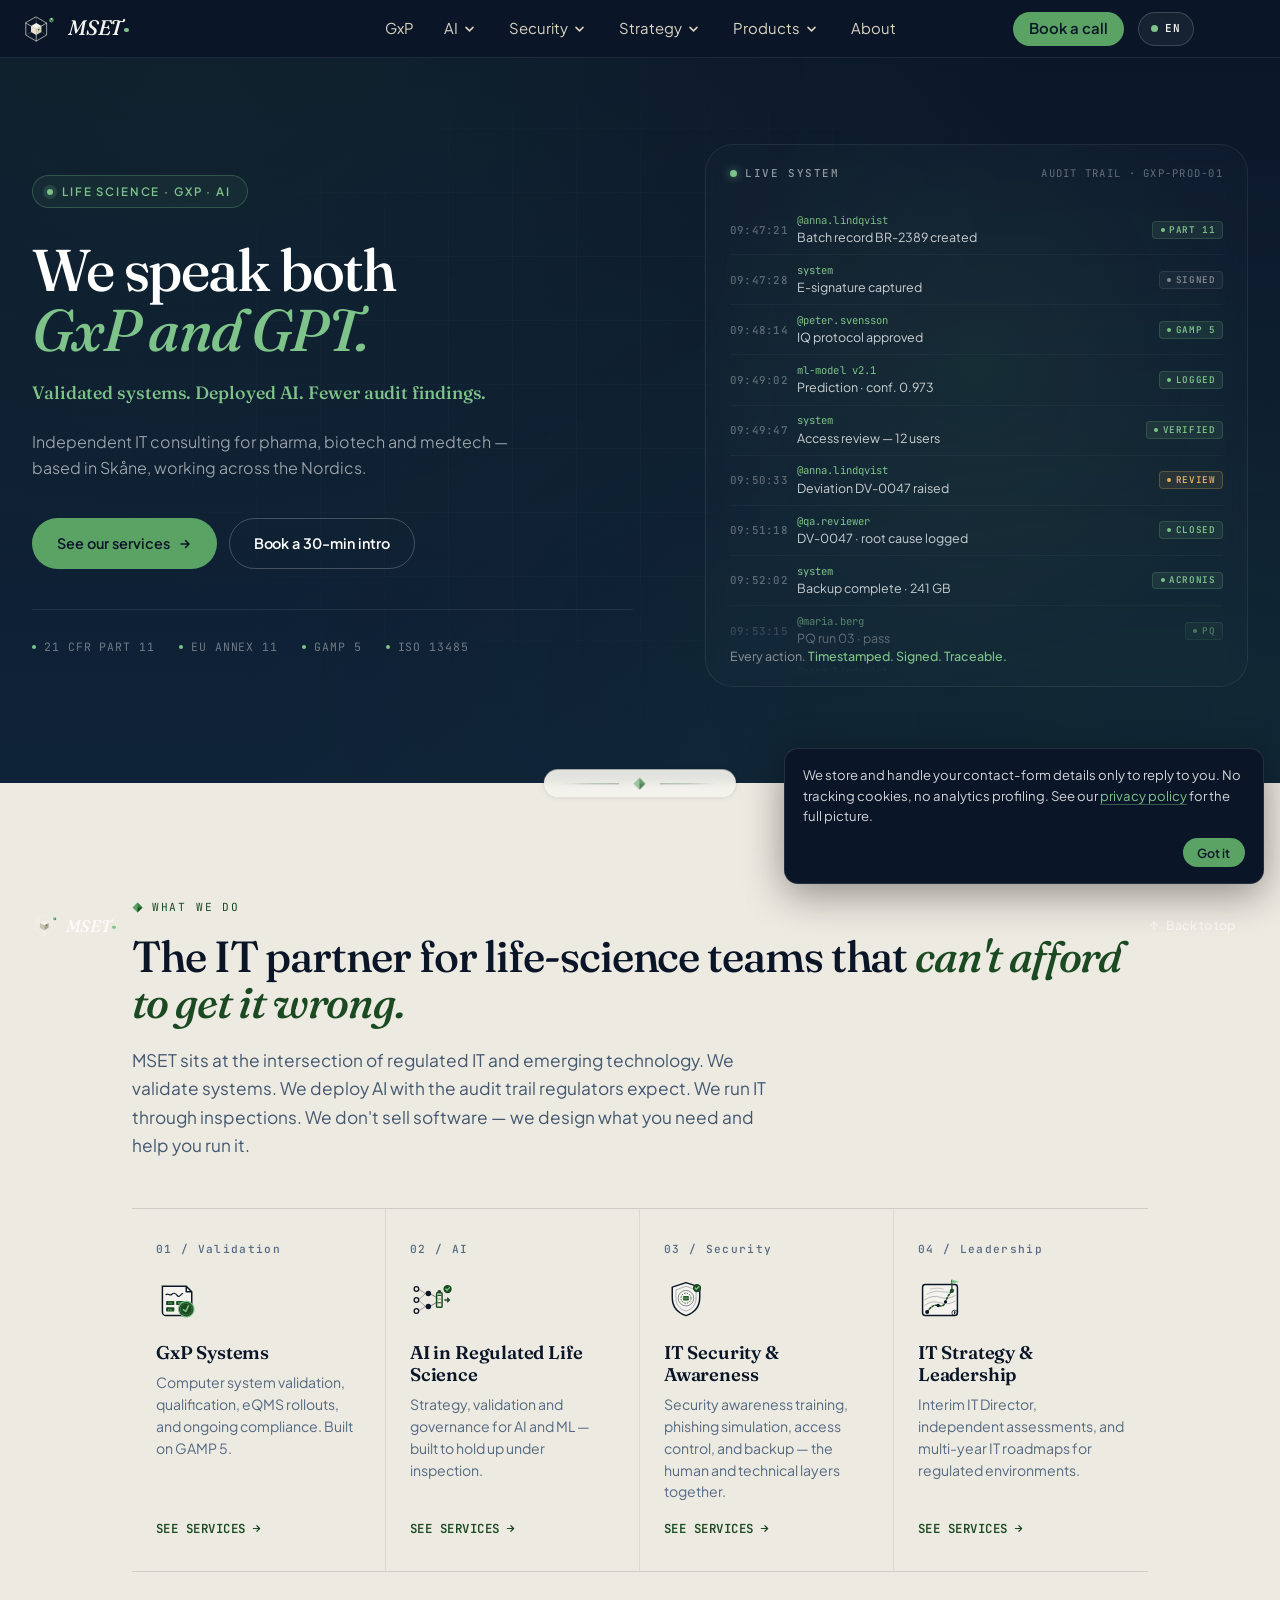
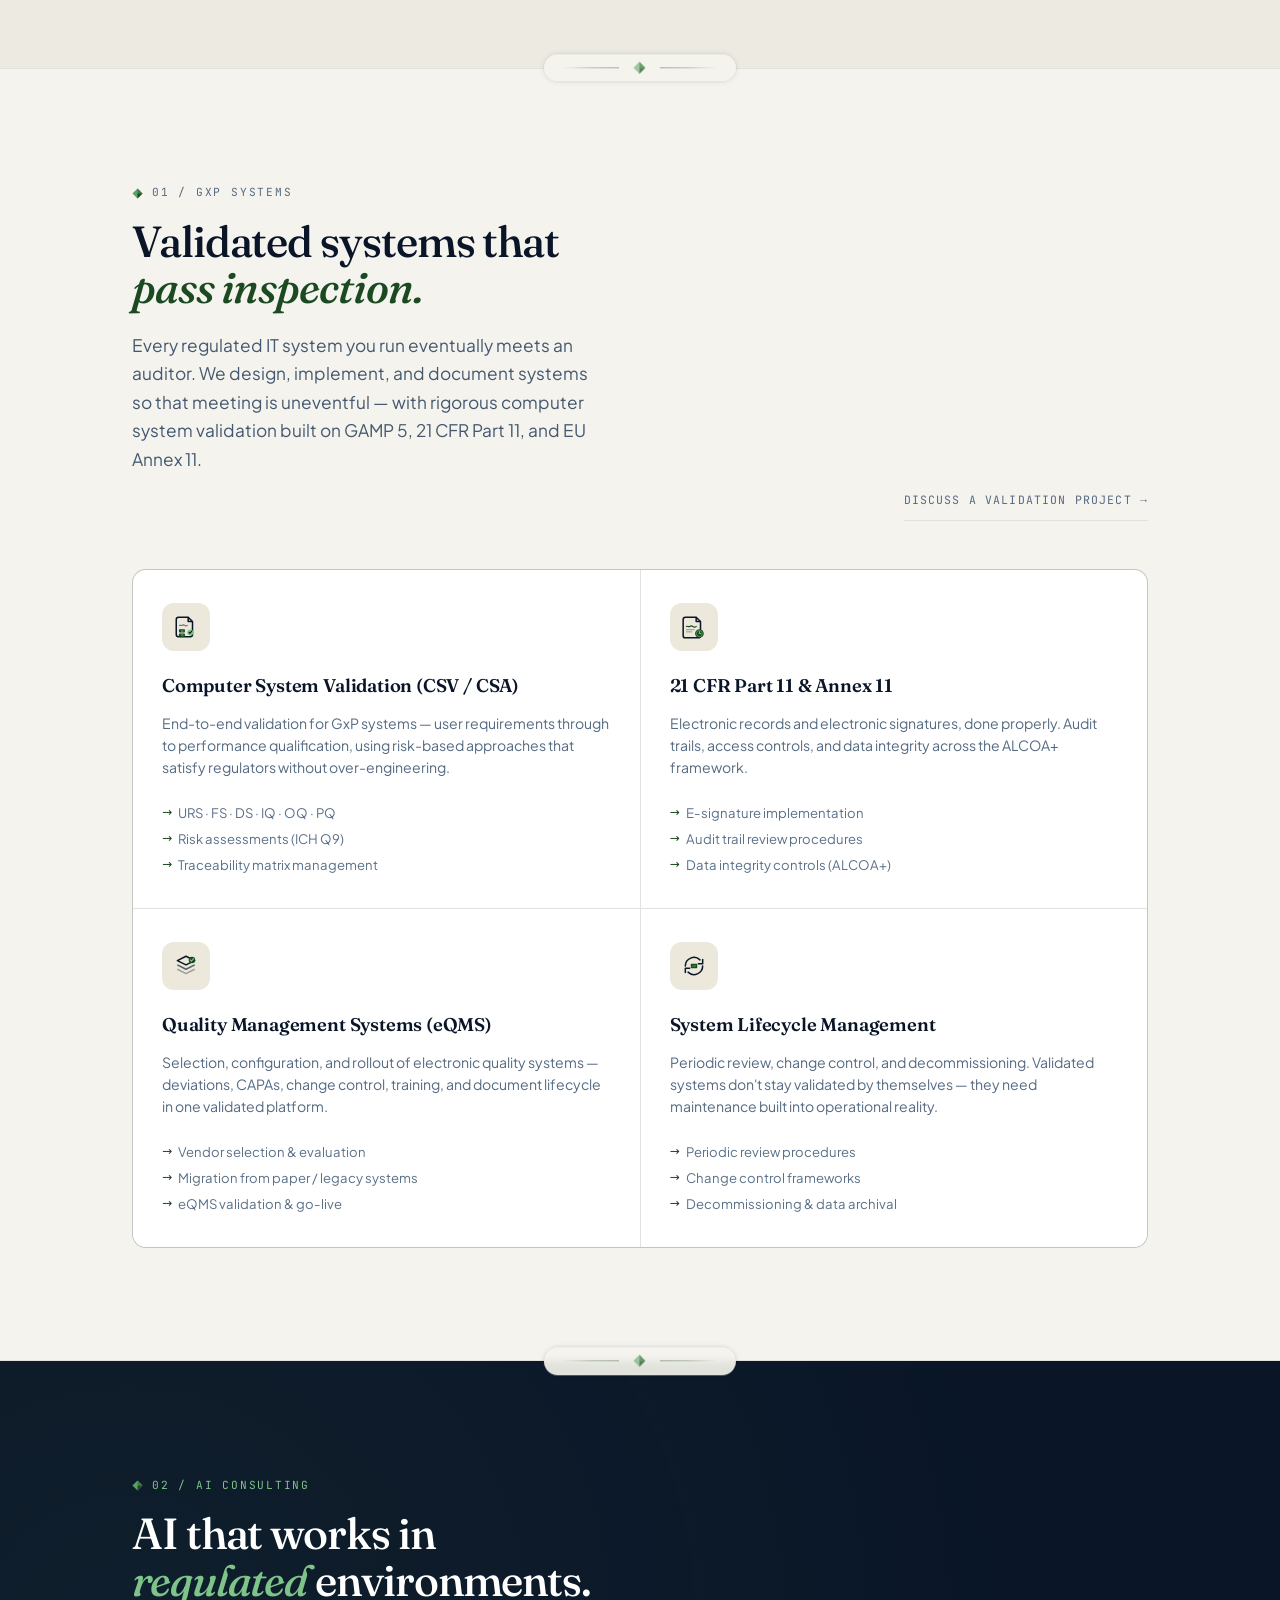
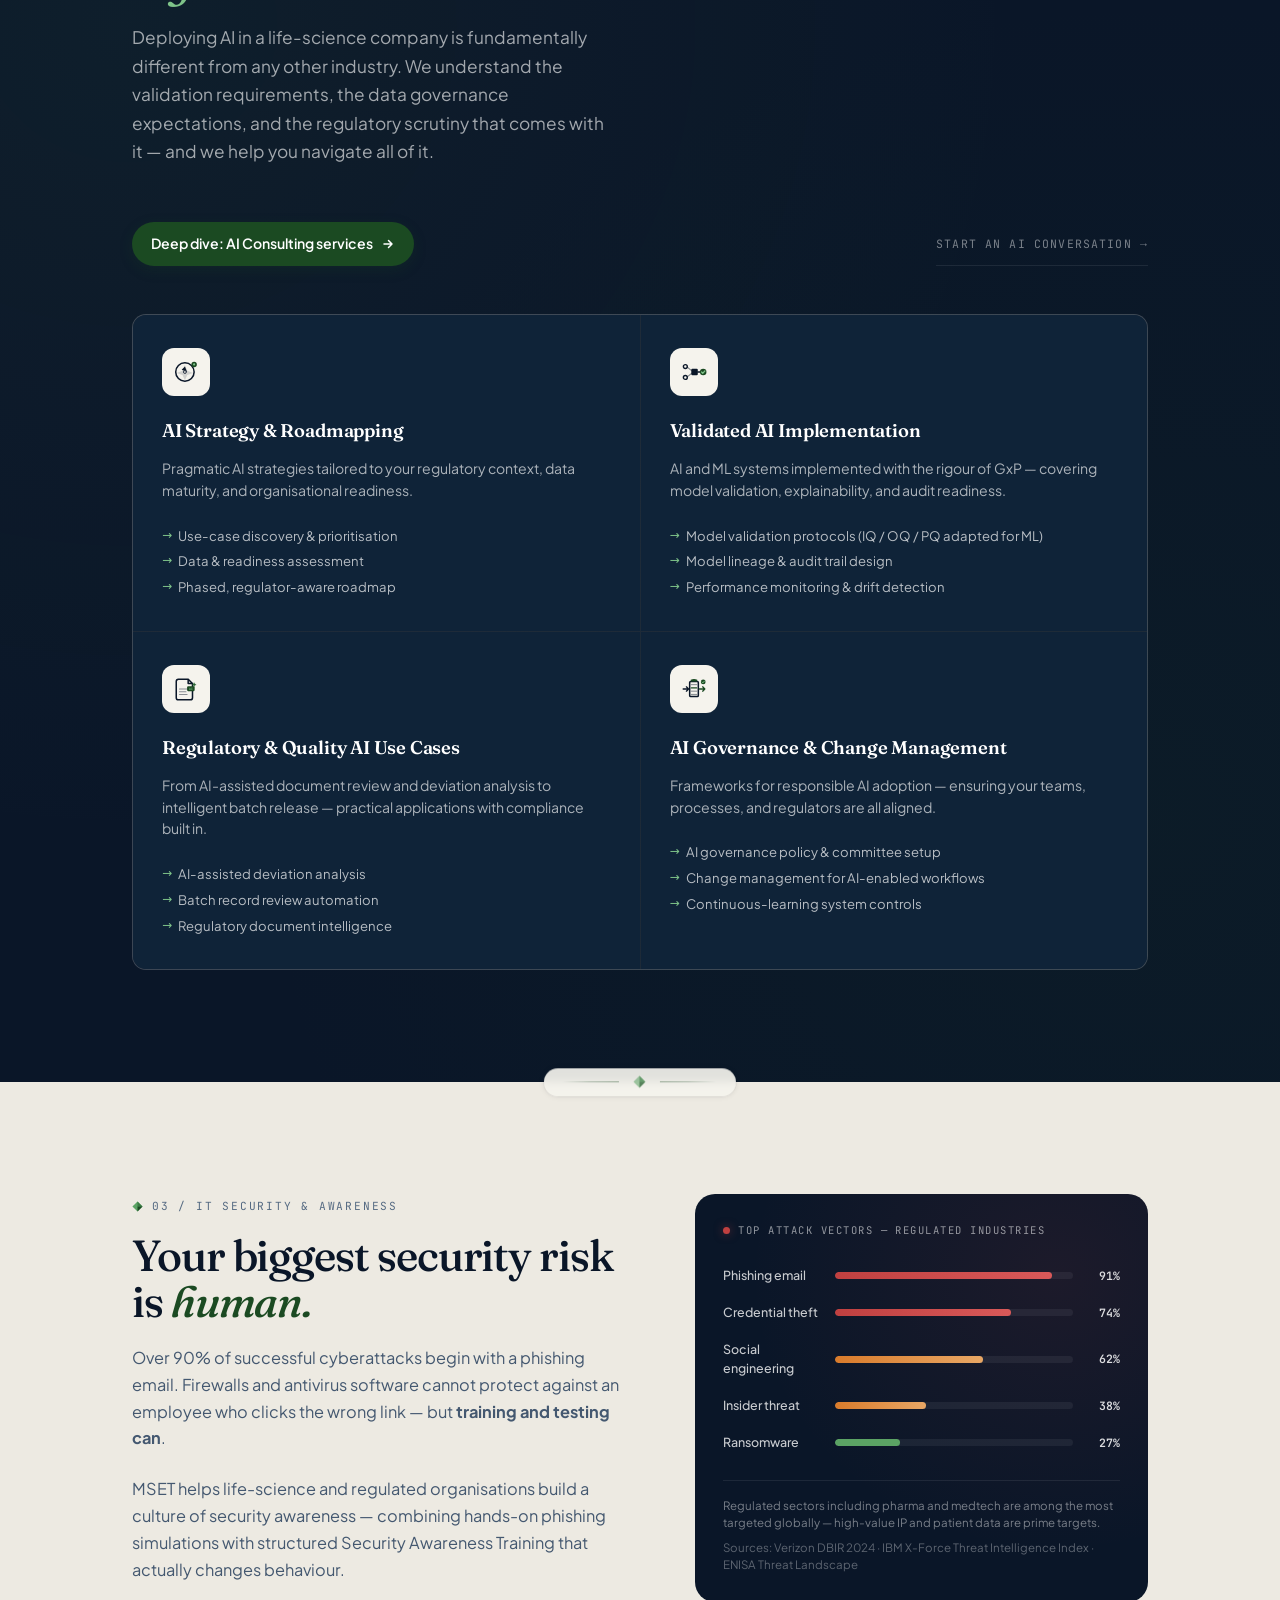
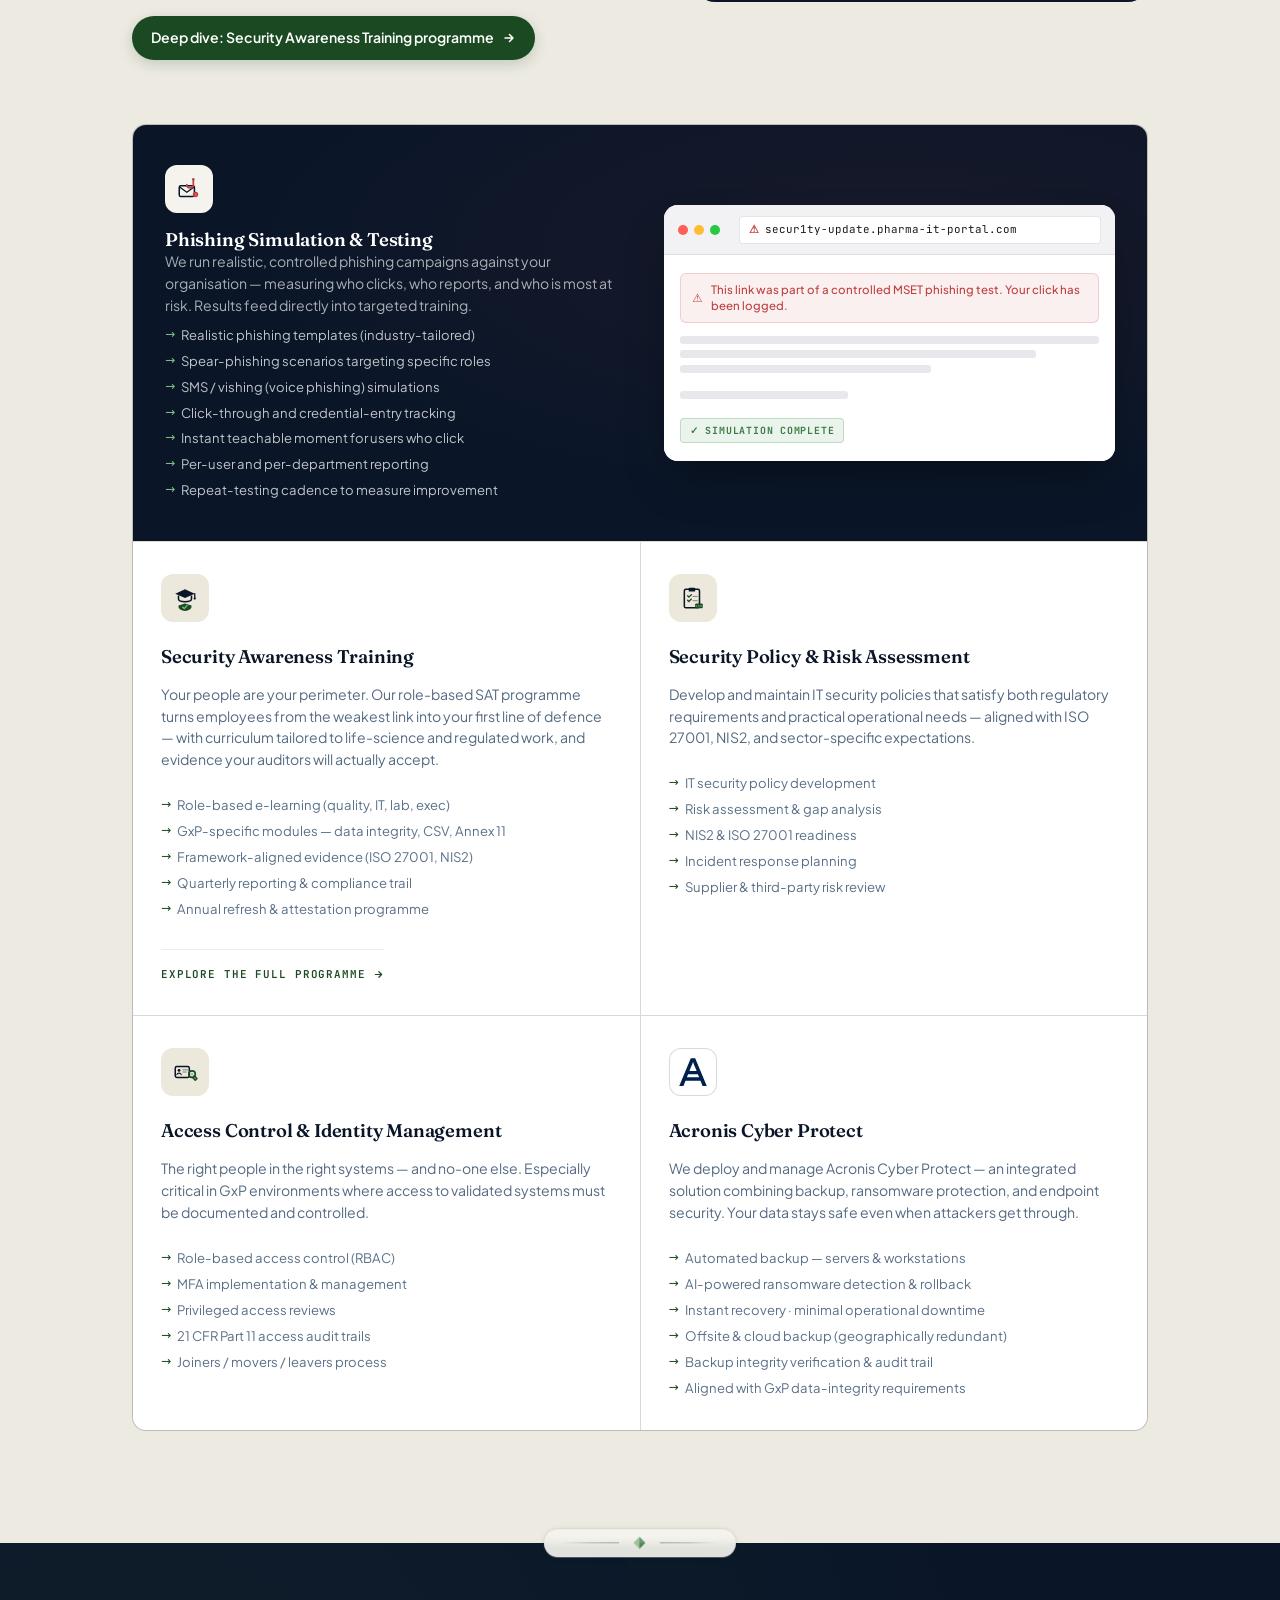
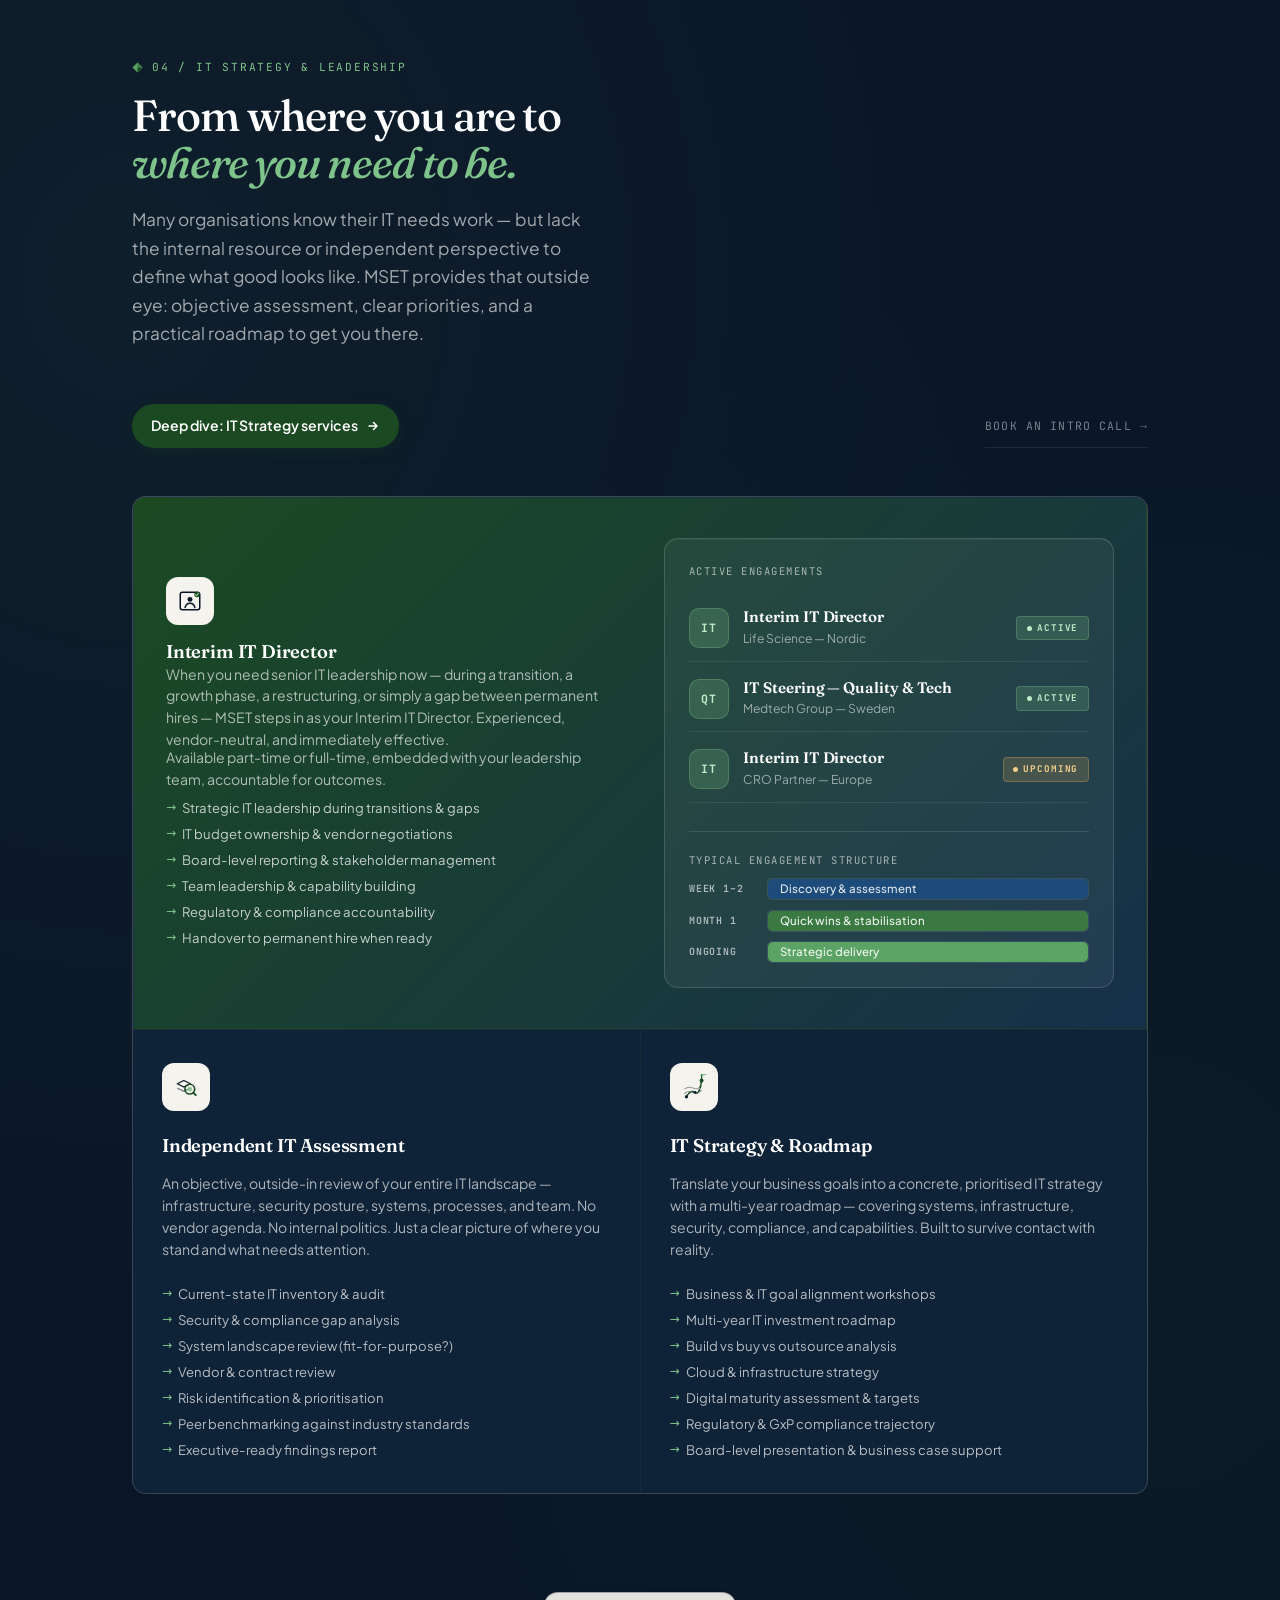
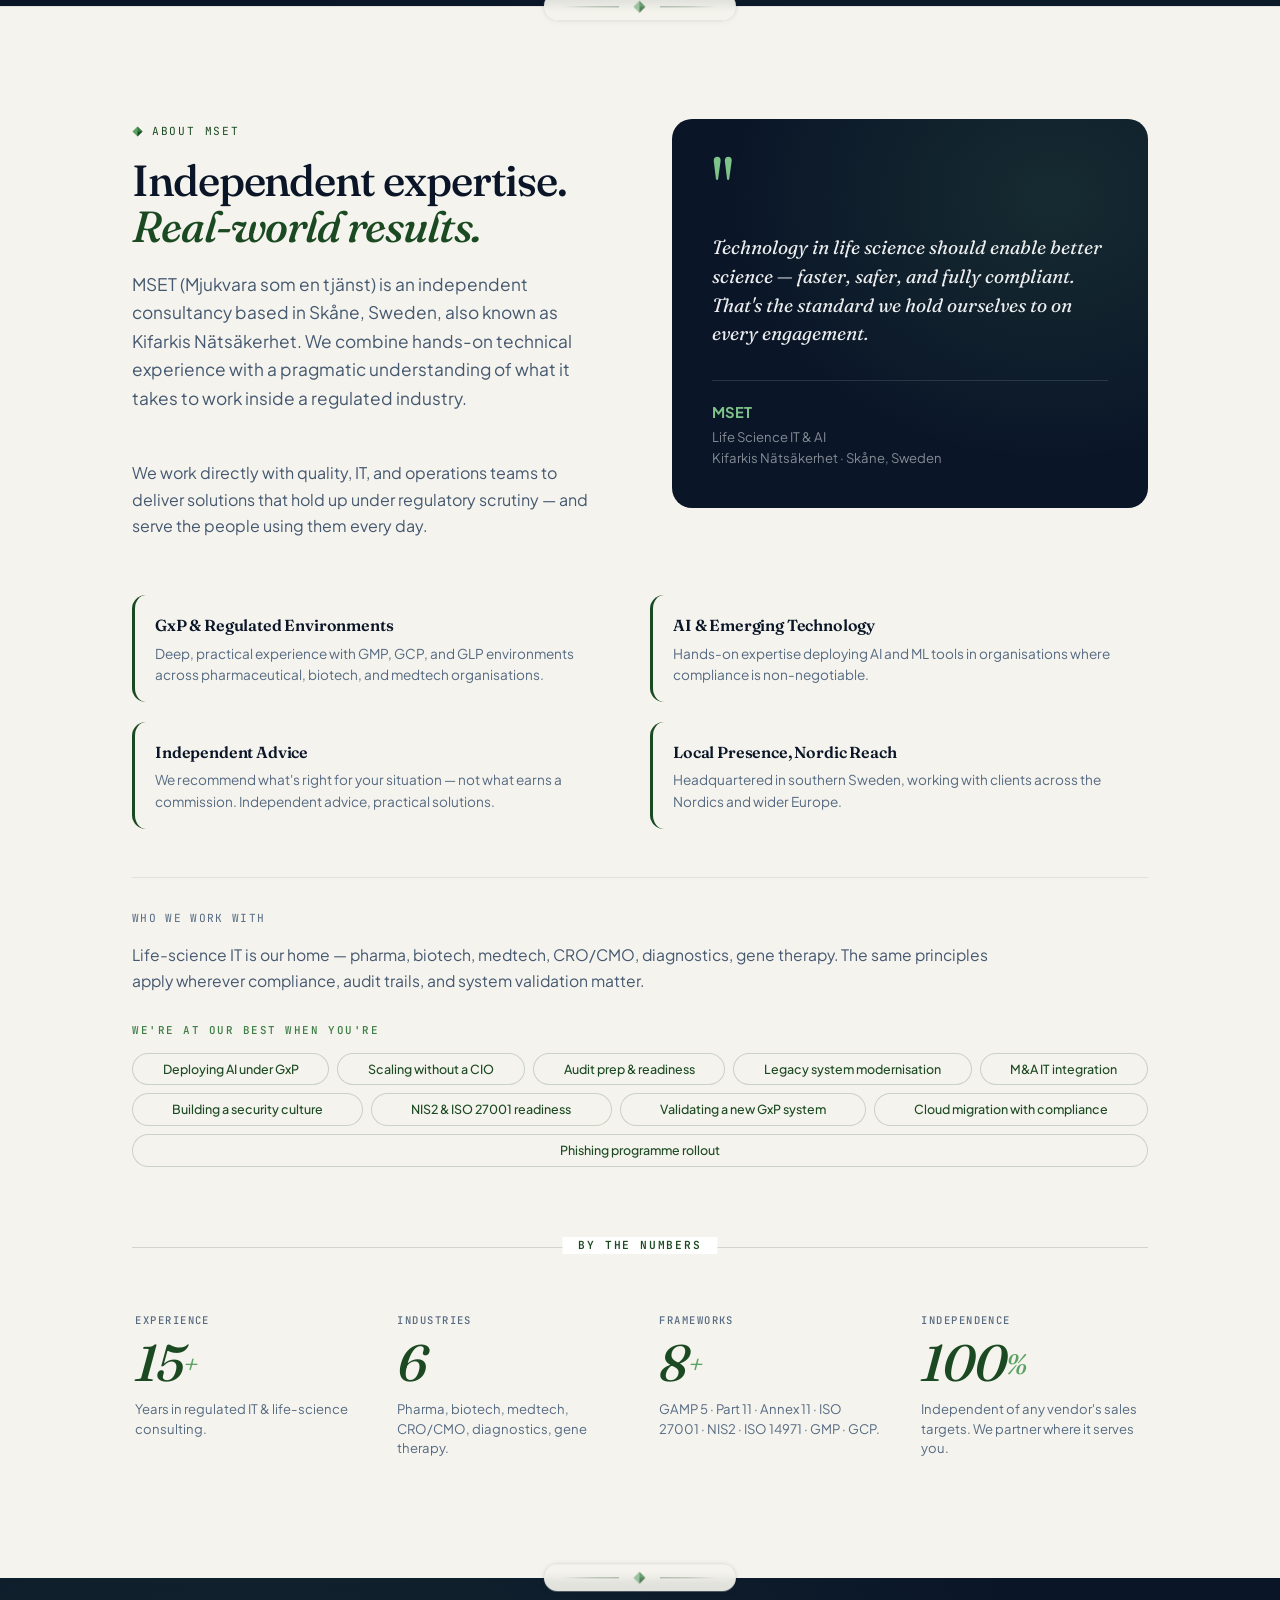
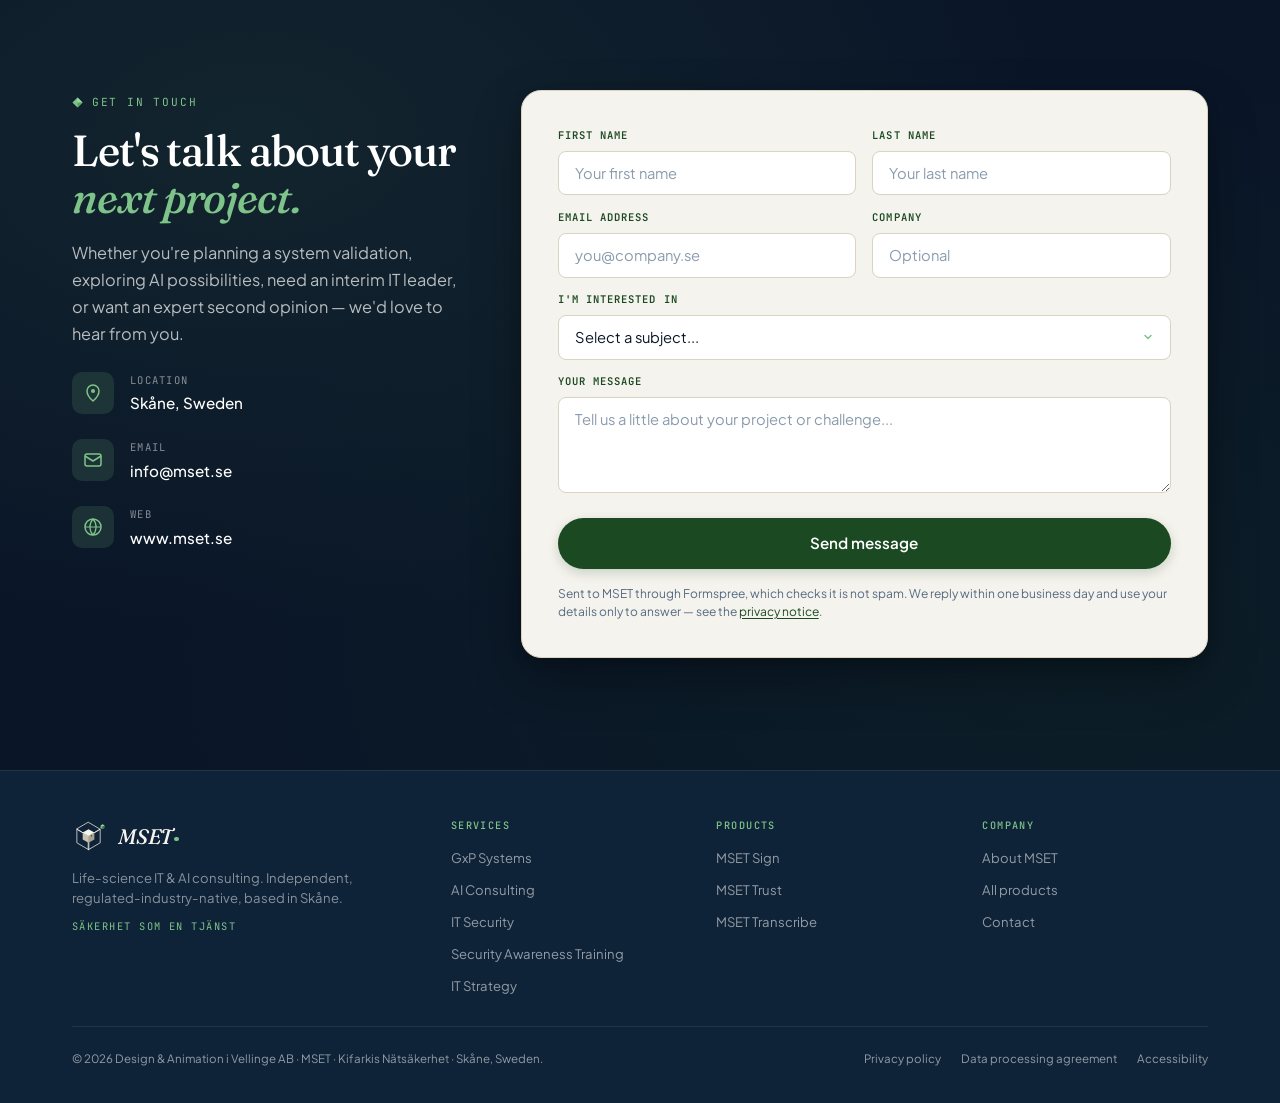
==== commit a0212f95: "mset.se - security.txt, and Send message without the arrow" ====
--- a/index.html
+++ b/index.html
@@ -2481,7 +2481,7 @@
 <div class="fs-group"><label data-i18n="form.interest" for="topic">I&#x27;m interested in</label><select id="topic" name="interest" required=""><option data-i18n="form.select" value="">Select a subject...</option><optgroup data-i18n-label="form.grp.consulting" label="Consulting"><option data-i18n="form.opt.gxp" value="GxP Systems &amp; Validation">GxP Systems &amp; Validation</option><option data-i18n="form.opt.ai" value="AI Strategy &amp; Implementation">AI Strategy &amp; Implementation</option><option data-i18n="form.opt.sec" value="IT Security">IT Security</option><option data-i18n="form.opt.sat" value="Security Awareness Training">Security Awareness Training</option><option data-i18n="form.opt.net" value="Network &amp; WiFi">Network &amp; WiFi</option><option data-i18n="form.opt.strat" value="IT Strategy &amp; Leadership">IT Strategy &amp; Leadership</option><option data-i18n="form.opt.interim" value="Interim IT Director">Interim IT Director</option><option data-i18n="form.opt.assess" value="Independent IT Assessment">Independent IT Assessment</option><option data-i18n="form.opt.other" value="Something else">Something else</option></optgroup><optgroup data-i18n-label="form.grp.products" label="Products - early access"><option data-i18n="form.opt.sign" value="MSET Sign">MSET Sign - electronic signatures</option><option data-i18n="form.opt.trust" value="MSET Trust">MSET Trust - trust centre</option><option data-i18n="form.opt.transcribe" value="MSET Transcribe">MSET Transcribe - meeting transcription</option></optgroup></select></div>
 <div aria-live="polite" id="pqMount"></div>
 <div class="fs-group"><label data-i18n="form.message" for="message">Your message</label><textarea id="message" name="message" data-i18n-placeholder="form.ph.message" placeholder="Tell us a little about your project or challenge..." required=""></textarea></div>
-<button class="fs-submit" type="submit"><span data-i18n="form.send">Send message</span><svg aria-hidden="true" focusable="false" height="14" viewBox="0 0 14 14" width="14"><path d="M3 7h8m0 0L7.5 3.5M11 7 7.5 10.5" fill="none" stroke="currentColor" stroke-linecap="round" stroke-linejoin="round" stroke-width="1.5"/></svg></button>
+<button class="fs-submit" type="submit"><span data-i18n="form.send">Send message</span></button>
 <p class="fs-note"><span data-i18n="form.notice2">Sent to MSET through Formspree, which checks it is not spam. We reply within one business day and use your details only to answer — see the</span> <a data-i18n="form.notice.link" href="/privacy">privacy notice</a>.</p>
 </form>
 <div class="fs-success" hidden="" id="formSuccess" role="status"><svg aria-hidden="true" height="48" viewBox="0 0 32 32" width="48"><circle cx="16" cy="16" fill="none" r="14" stroke="#7EC389" stroke-width="2"/><path d="M10 16.5 L14 20.5 L22 12" fill="none" stroke="#7EC389" stroke-linecap="round" stroke-linejoin="round" stroke-width="2.2"/></svg><h3 data-i18n="form.success.title">Message received.</h3><p><span data-i18n="form.success.body">Thanks — we&#x27;ll reply within one business day. If it&#x27;s urgent, email</span> <a href="mailto:info@mset.se" data-goatcounter-click="mail-info" data-goatcounter-title="Email info@mset.se">info@mset.se</a>.</p></div>
